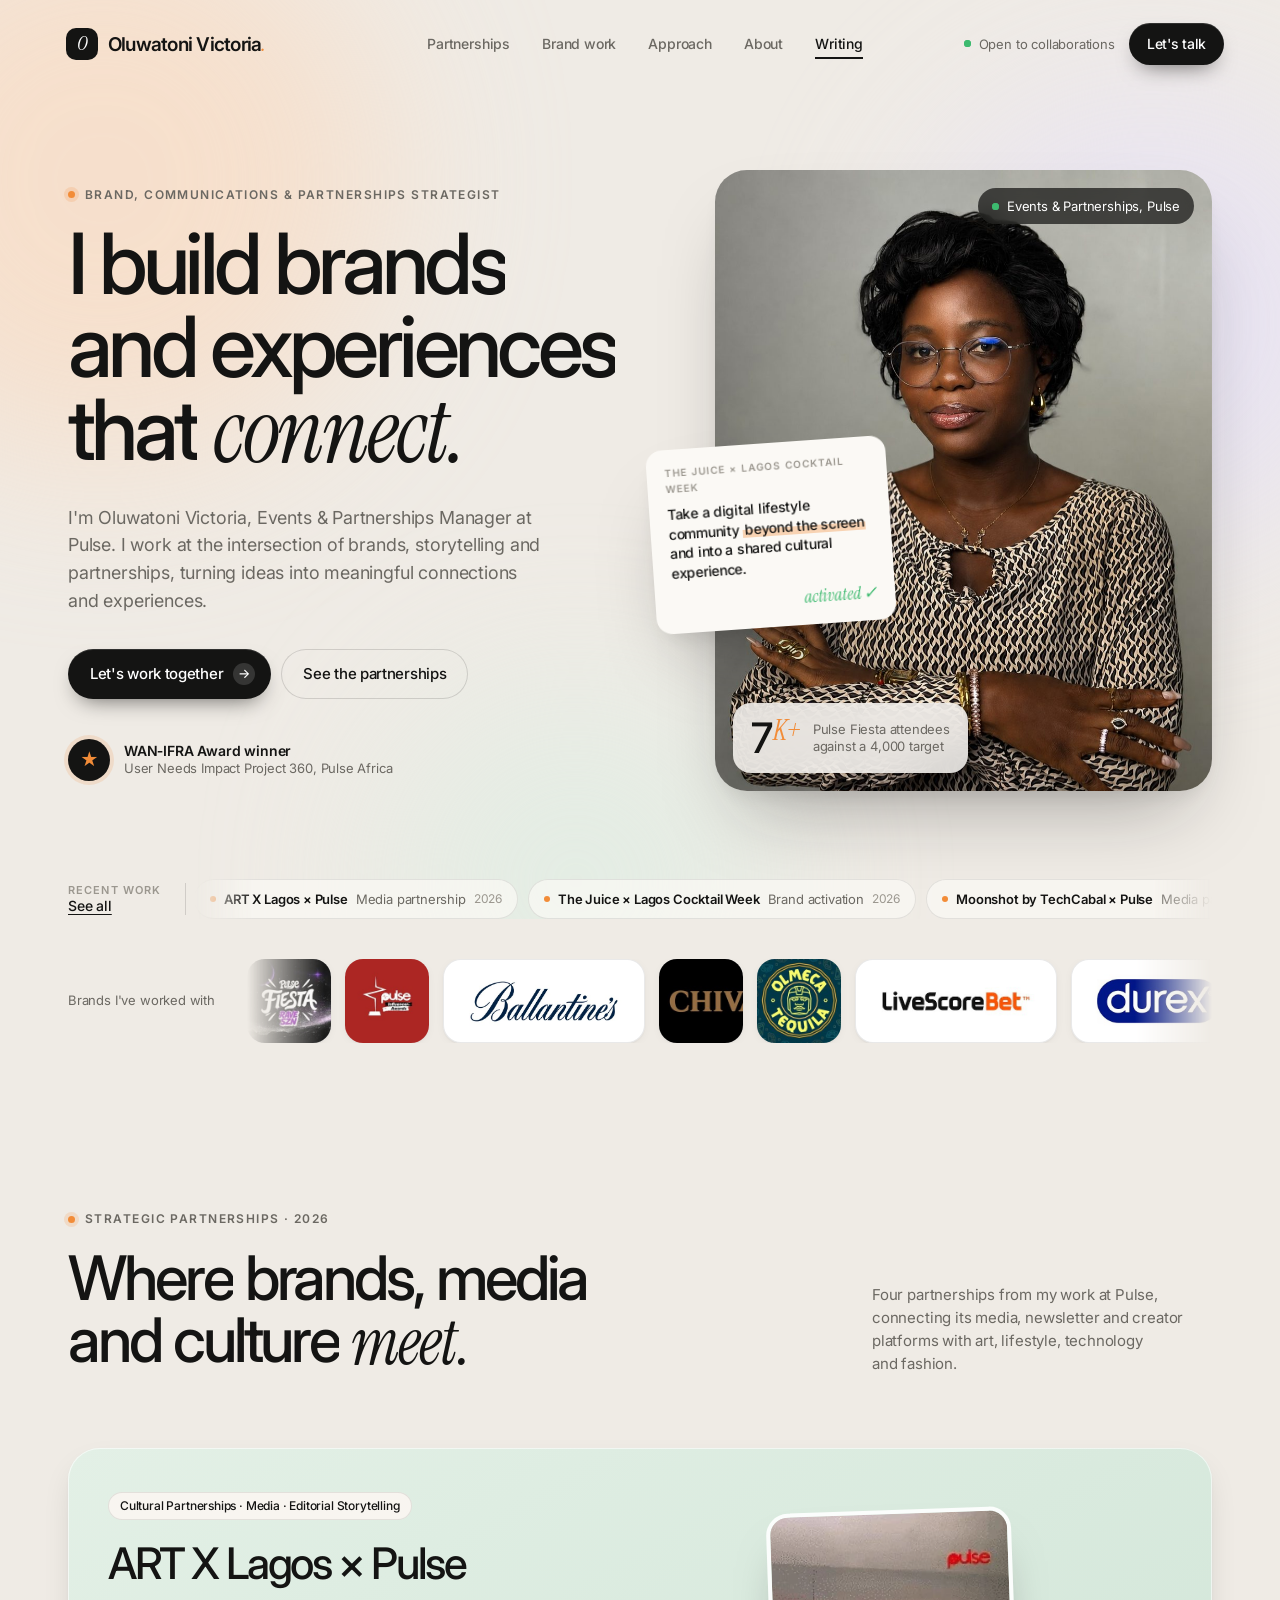
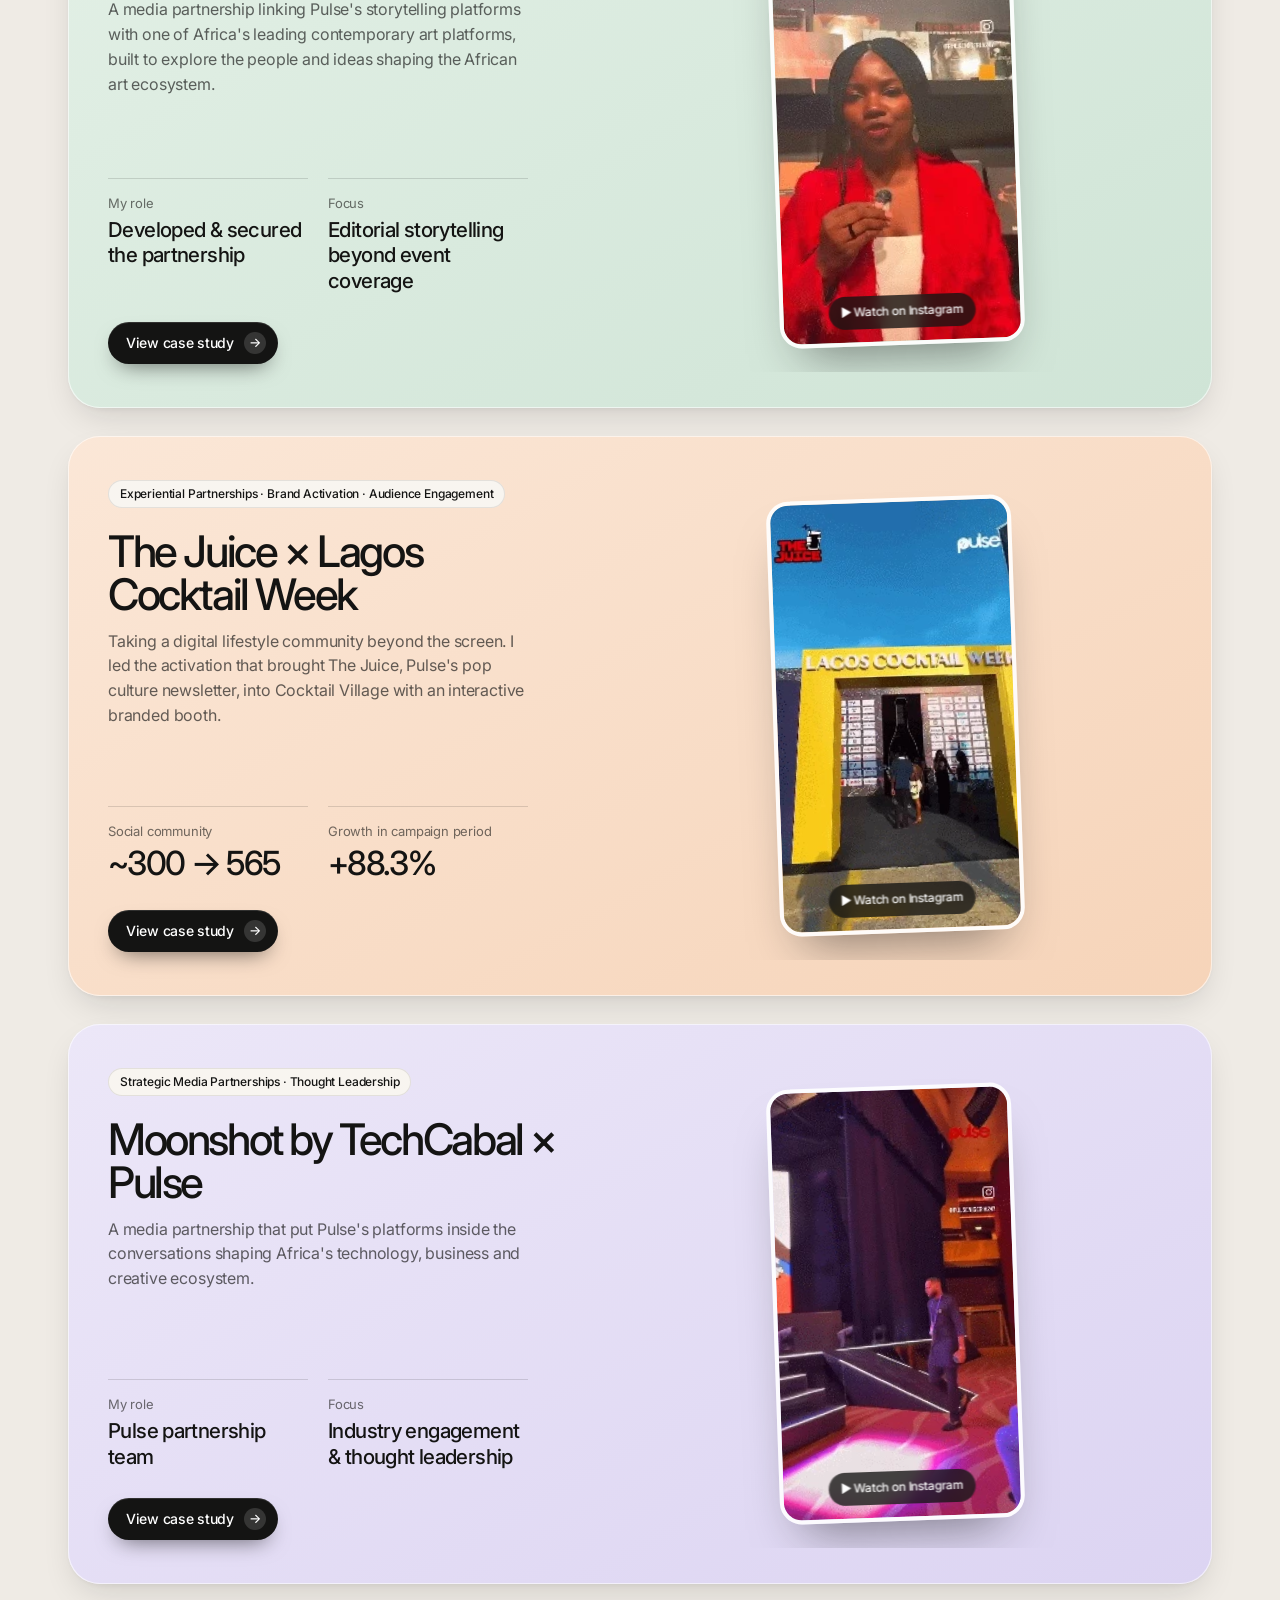
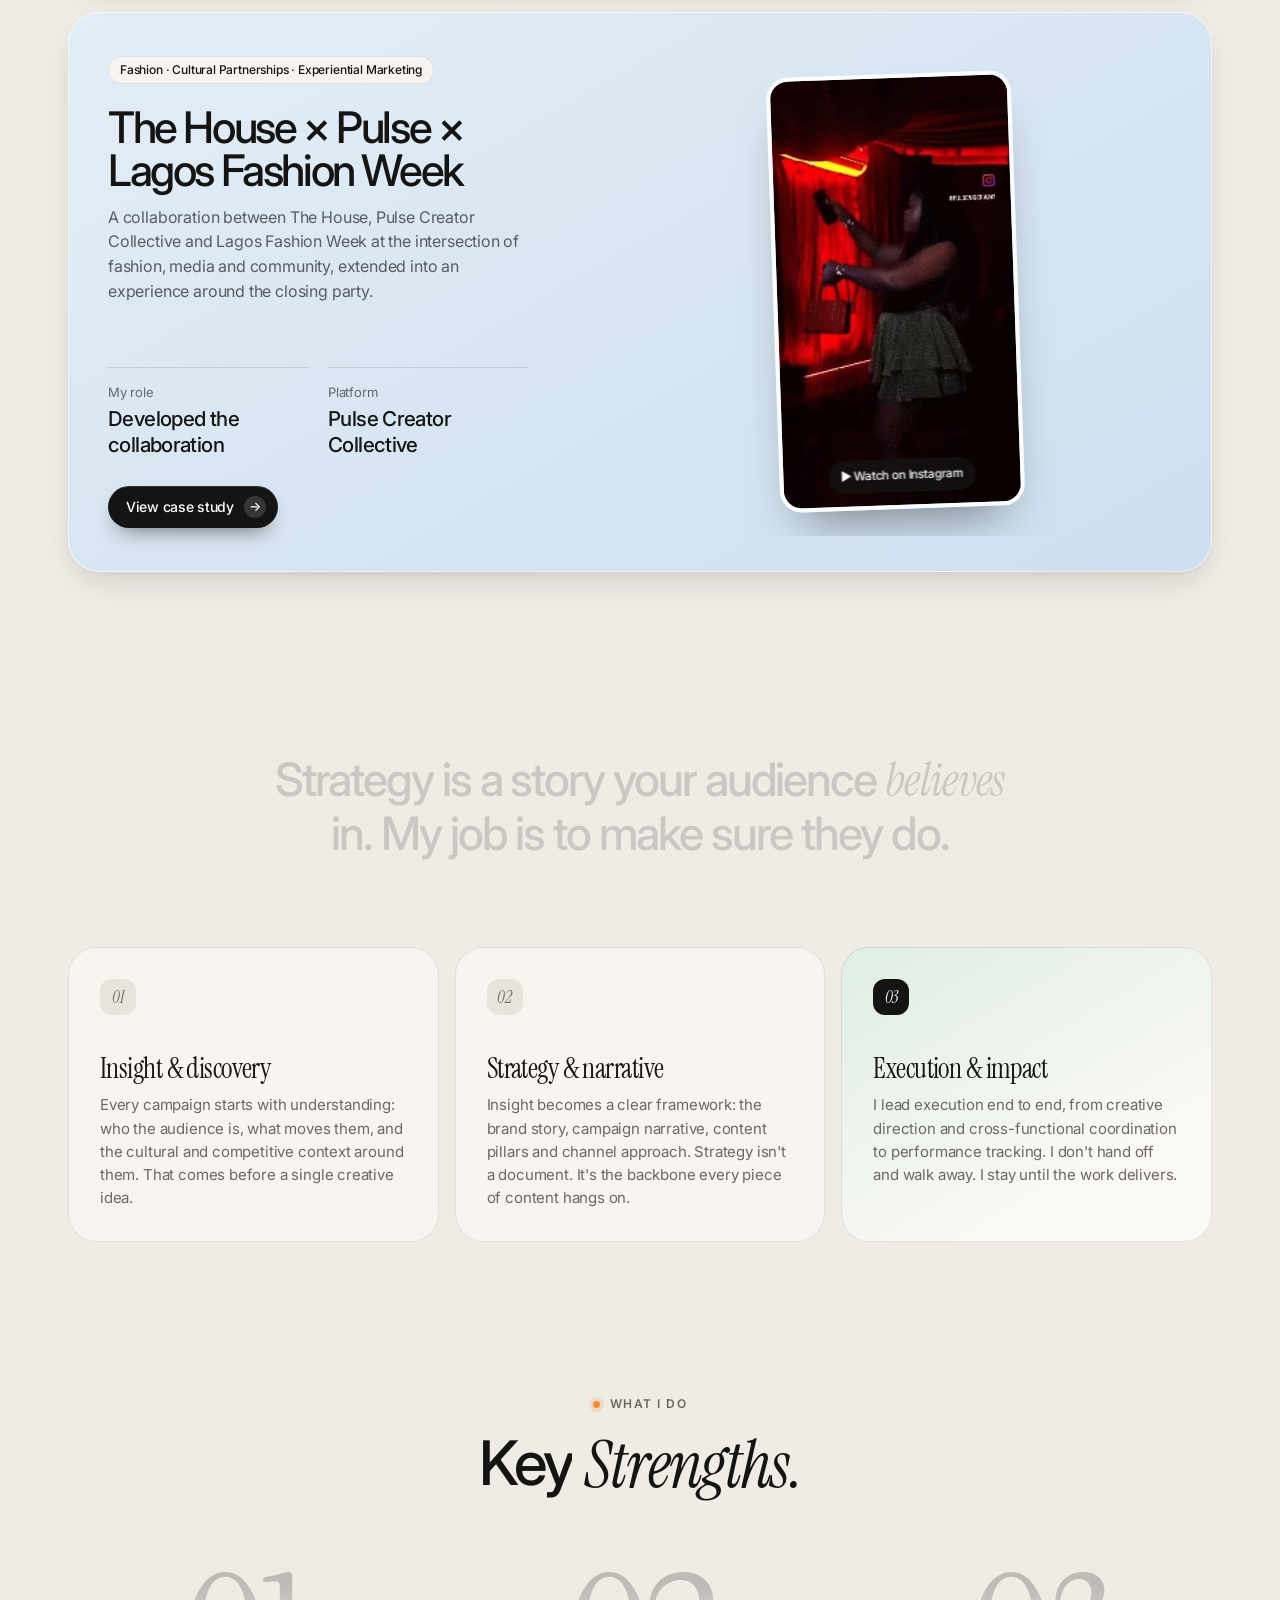
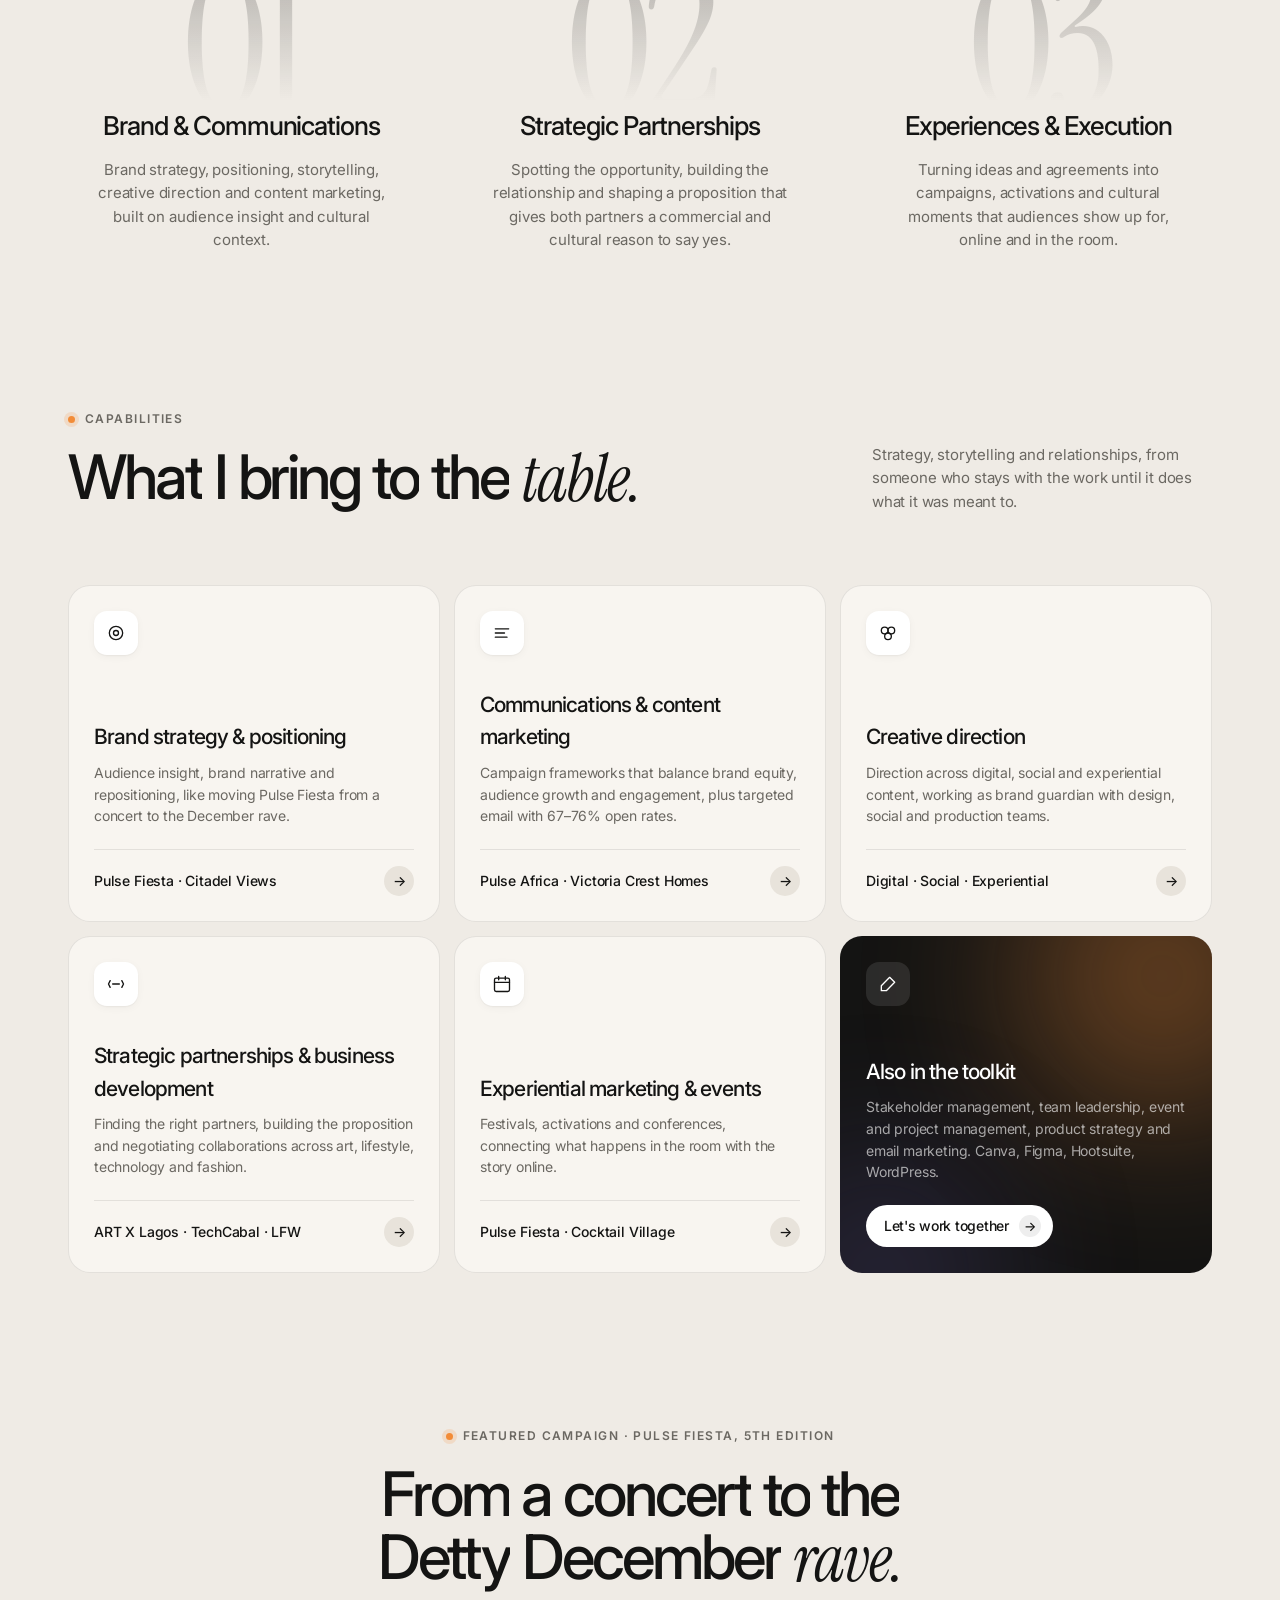
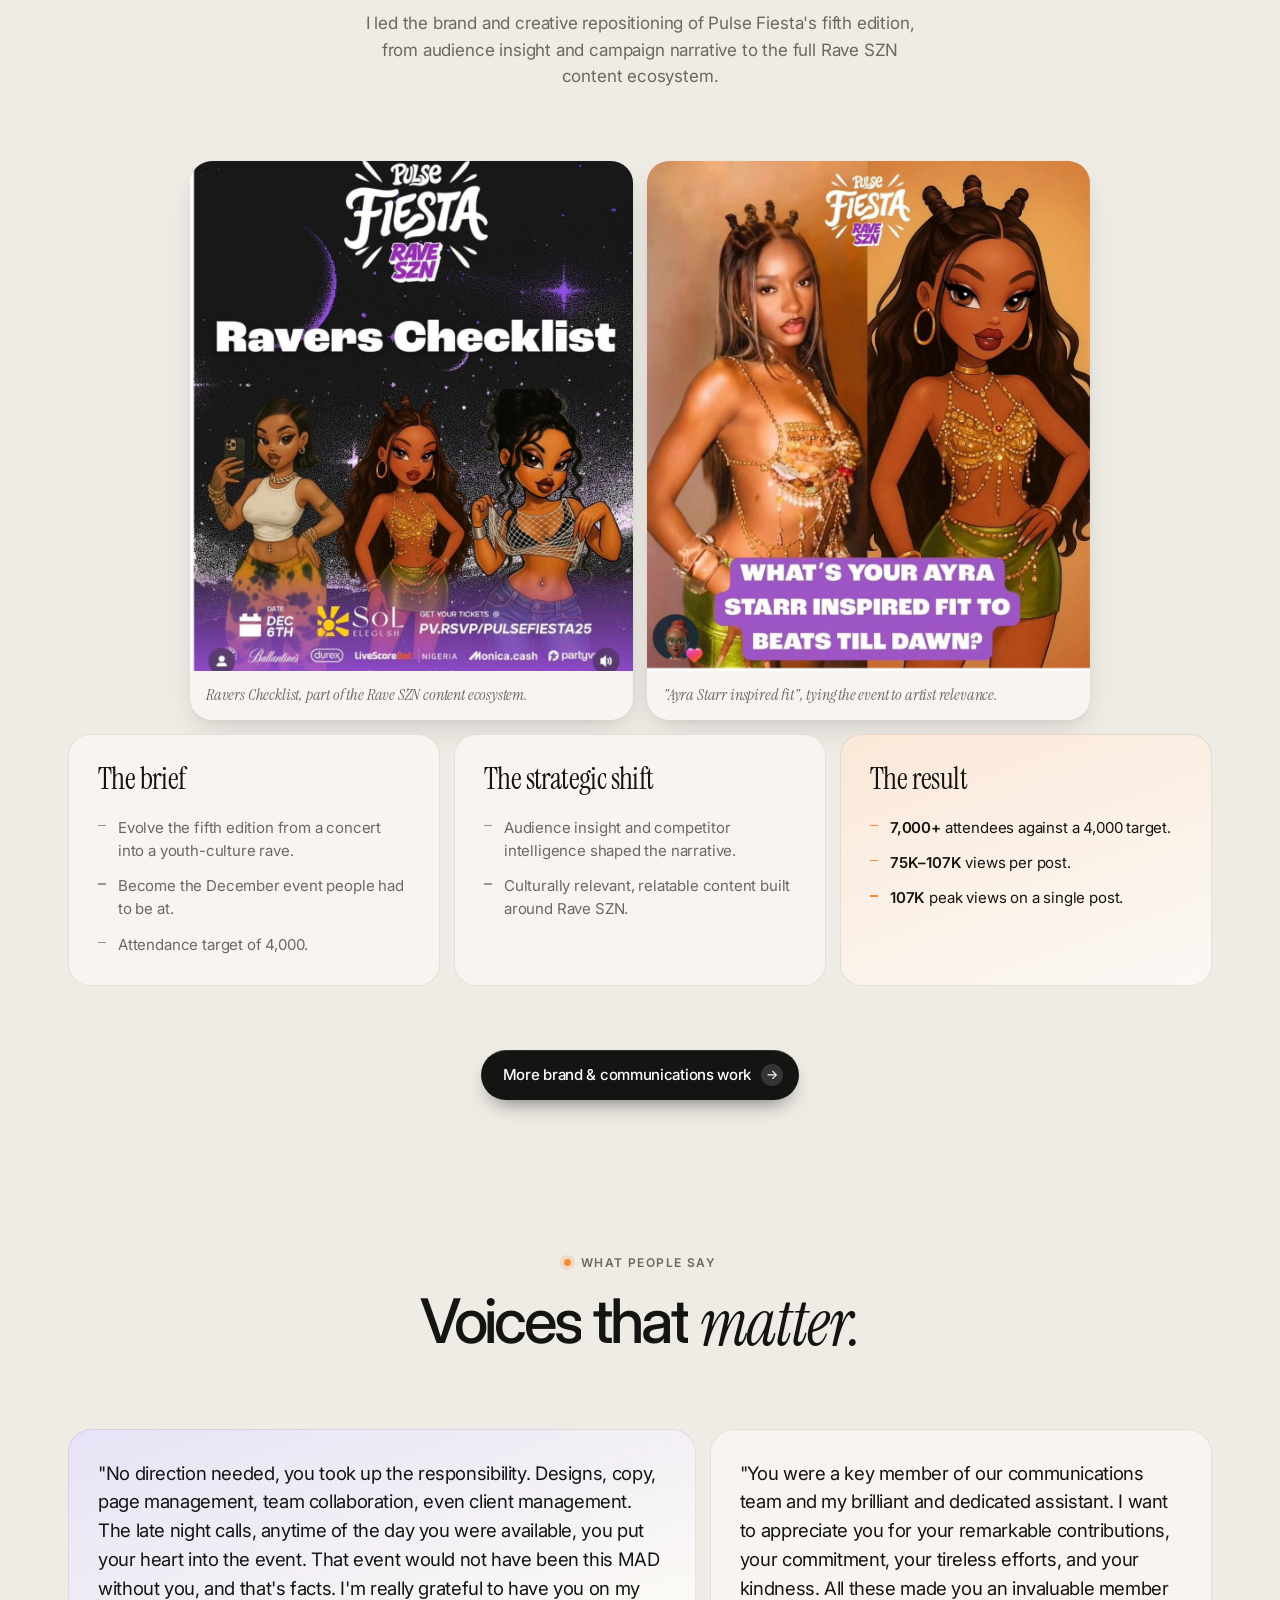
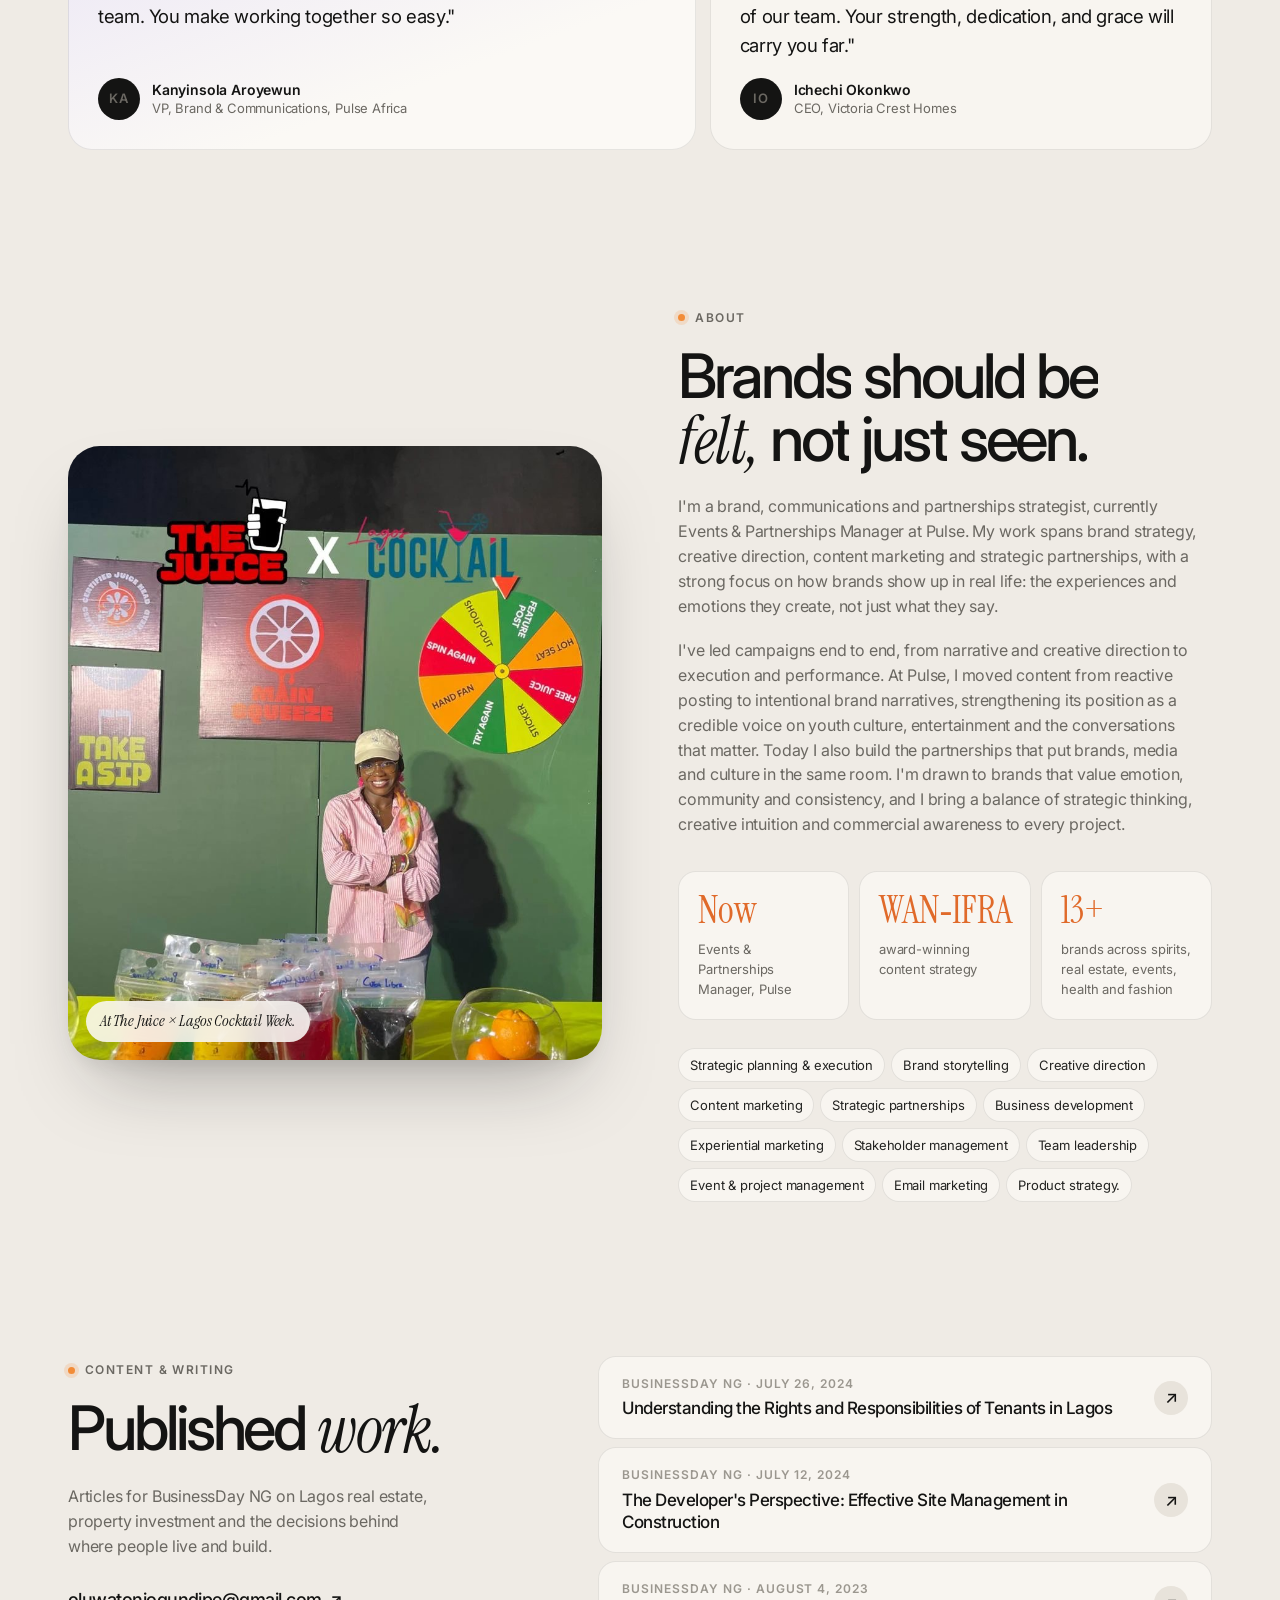
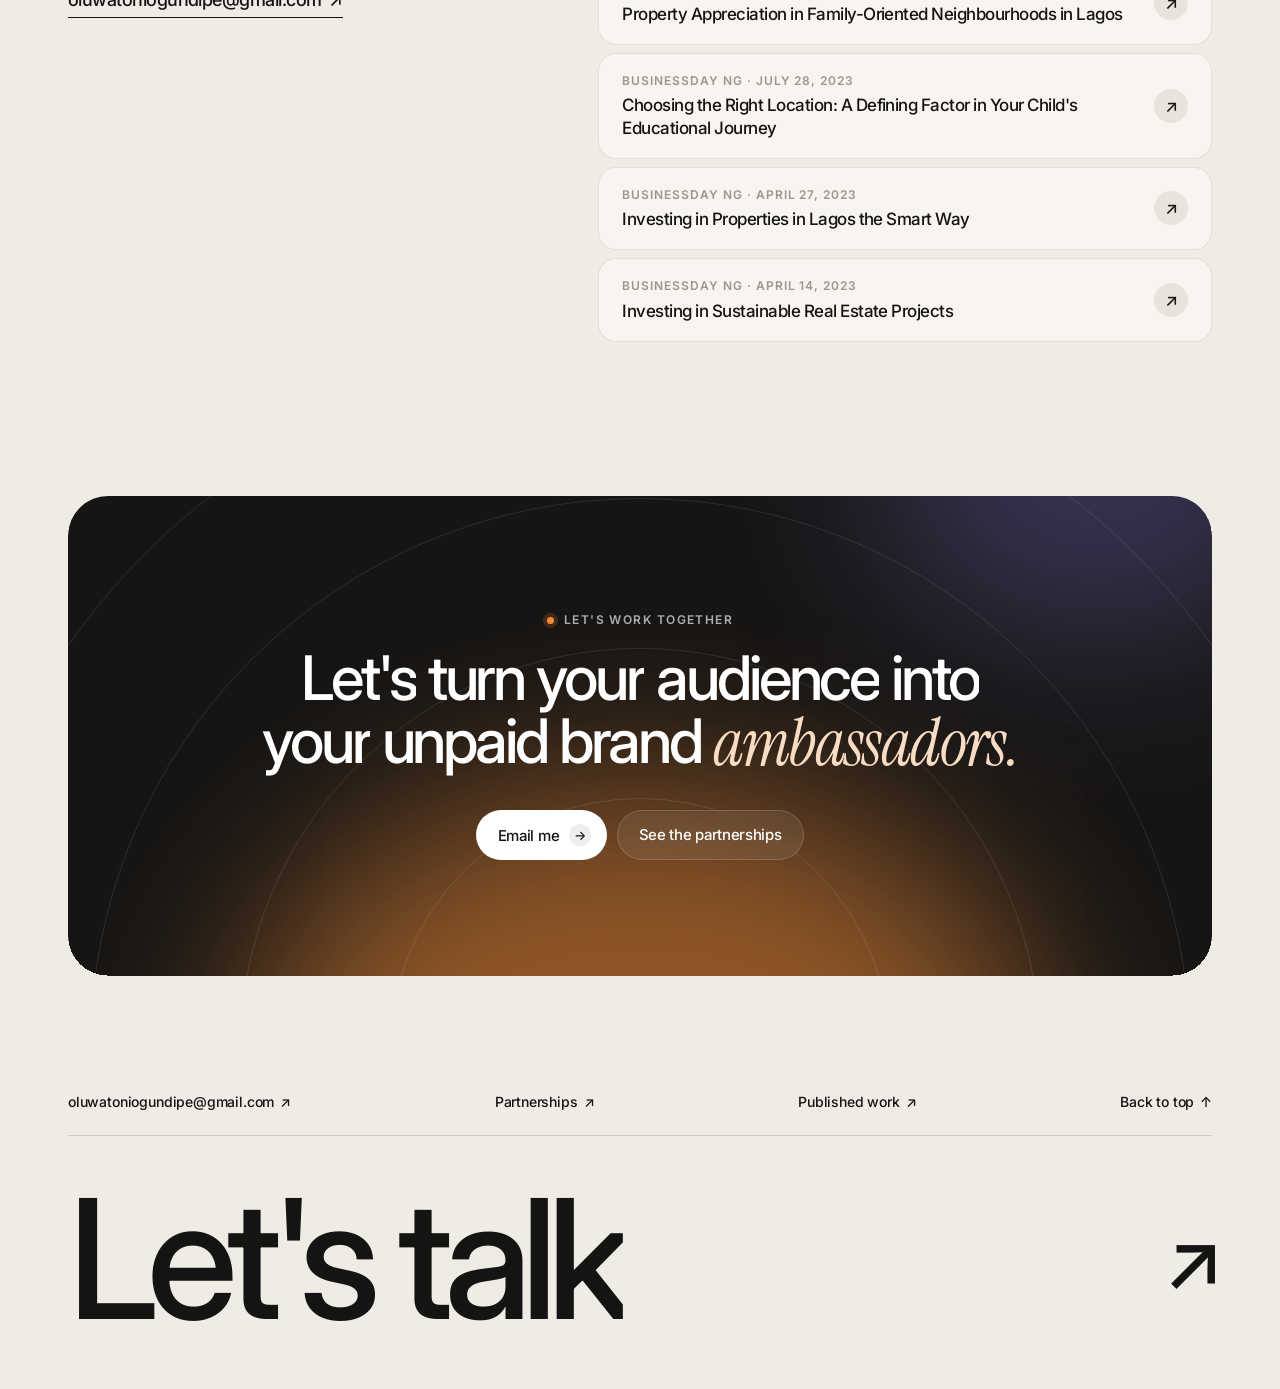
==== index.html @ 15412ef8 "Link Brand work nav to its page; clips sit directly on cards Brand work in the desktop and mobile na" ====
<!doctype html>
<html lang="en">
<head>
  <meta charset="utf-8" />
  <meta name="viewport" content="width=device-width, initial-scale=1" />
  <title>Oluwatoni Victoria — Brand, Communications &amp; Partnerships Strategist</title>
  <meta name="description" content="Oluwatoni Victoria Ogundipe builds brands, develops strategic partnerships and creates experiences that connect with people. Events &amp; Partnerships Manager at Pulse." />
  <meta name="theme-color" content="#EFEBE5" />
  <link rel="icon" href="data:image/svg+xml,%3Csvg xmlns='http://www.w3.org/2000/svg' viewBox='0 0 32 32'%3E%3Crect width='32' height='32' rx='9' fill='%23111'/%3E%3Ctext x='16' y='23' text-anchor='middle' font-family='Georgia' font-style='italic' font-size='20' fill='%23fff'%3EO%3C/text%3E%3C/svg%3E" />
  <link rel="preconnect" href="https://fonts.googleapis.com" />
  <link rel="preconnect" href="https://fonts.gstatic.com" crossorigin />
  <link href="https://fonts.googleapis.com/css2?family=Inter:opsz,wght@14..32,400..700&family=Instrument+Serif:ital@0;1&display=swap" rel="stylesheet" />
  <link rel="stylesheet" href="css/style.css" />
</head>
<body>
  <span id="top" class="top-anchor" aria-hidden="true"></span>

  <!-- ================= NAV ================= -->
  <header class="nav">
    <div class="nav__inner">
      <a href="#top" class="logo" aria-label="Oluwatoni Victoria, home">
        <span class="logo__mark">O</span>
        <span class="logo__word">Oluwatoni Victoria<em>.</em></span>
      </a>
      <nav class="nav__links" aria-label="Primary">
        <a href="#partnerships">Partnerships</a>
        <a href="brand-work.html">Brand work</a>
        <a href="#approach">Approach</a>
        <a href="#about">About</a>
        <a href="#writing">Writing</a>
      </nav>
      <div class="nav__right">
        <span class="status"><i class="pulse"></i>Open to collaborations</span>
        <a href="#contact" class="btn btn--dark btn--sm">Let's talk</a>
      </div>
      <button class="nav__burger" aria-label="Open menu" aria-expanded="false"><span></span><span></span></button>
    </div>
  </header>
  <div class="sheet" aria-hidden="true">
    <a href="#partnerships">Partnerships</a><a href="brand-work.html">Brand work</a><a href="#approach">Approach</a><a href="#about">About</a><a href="#writing">Writing</a>
    <a href="#contact" class="btn btn--dark">Let's work together</a>
  </div>

  <main>
    <!-- ================= HERO ================= -->
    <section class="hero">
      <div class="glow glow--hero" aria-hidden="true"><i></i><i></i><i></i></div>
      <div class="wrap hero__grid">
        <div class="hero__copy">
          <p class="eyebrow" data-fade>Brand, Communications &amp; Partnerships Strategist</p>
          <h1 class="display" data-split>I build brands and experiences that <em>connect.</em></h1>
          <p class="hero__lead" data-fade data-d="2">
            I'm Oluwatoni Victoria, Events &amp; Partnerships Manager at Pulse. I work at the intersection of brands, storytelling and partnerships, turning ideas into meaningful connections and experiences.
          </p>
          <div class="hero__ctas" data-fade data-d="3">
            <a href="#contact" class="btn btn--dark">Let's work together <span class="btn__arrow">→</span></a>
            <a href="#partnerships" class="btn btn--line">See the partnerships</a>
          </div>
          <div class="proof" data-fade data-d="4">
            <span class="proof__badge" aria-hidden="true">★</span>
            <div class="proof__text">
              <b>WAN‑IFRA Award winner</b>
              <small>User Needs Impact Project 360, Pulse Africa</small>
            </div>
          </div>
        </div>

        <div class="hero__visual" data-fade data-d="2">
          <figure class="portrait" data-parallax="0.06">
            <img src="assets/img/portrait.jpg" alt="Portrait of Oluwatoni Victoria Ogundipe" />
            <span class="portrait__tag"><i class="pulse"></i>Events &amp; Partnerships, Pulse</span>
            <div class="portrait__card">
              <strong data-count="7">0</strong><em>K+</em>
              <span>Pulse Fiesta attendees<br />against a 4,000 target</span>
            </div>
          </figure>
          <aside class="note" aria-label="Partnership brief">
            <span class="note__label">The Juice × Lagos Cocktail Week</span>
            <p>Take a digital lifestyle community <mark>beyond the screen</mark> and into a shared cultural experience.</p>
            <span class="note__sign">activated ✓</span>
          </aside>
        </div>
      </div>

      <!-- Recent-work ticker -->
      <div class="ticker" aria-label="Recent work">
        <div class="ticker__label"><small>Recent work</small><a href="#partnerships">See all</a></div>
        <div class="ticker__rail">
          <div class="ticker__track">
            <span><i></i><b>ART X Lagos × Pulse</b> Media partnership <time>2026</time></span>
            <span><i></i><b>The Juice × Lagos Cocktail Week</b> Brand activation <time>2026</time></span>
            <span><i></i><b>Moonshot by TechCabal × Pulse</b> Media partnership <time>2026</time></span>
            <span><i></i><b>The House × Pulse × Lagos Fashion Week</b> Cultural partnership <time>2026</time></span>
            <span><i></i><b>Pulse Fiesta Rave SZN</b> Brand repositioning</span>
            <span><i></i><b>User Needs Impact Project 360</b> WAN‑IFRA Award</span>
          </div>
        </div>
      </div>
    </section>

    <!-- ================= BRANDS ================= -->
    <section class="logos wrap" aria-label="Brands I've worked with">
      <p>Brands I've worked with</p>
      <div class="brands" aria-label="Brand logos">
        <div class="brands__track">
          <ul>
            <li class="brand brand--fill"><img src="assets/brands/pulse-fiesta.jpg" alt="Pulse Fiesta" title="Pulse Fiesta" /></li>
            <li class="brand brand--fill"><img src="assets/brands/pulse-influencer-awards.jpg" alt="Pulse Influencer Awards" title="Pulse Influencer Awards" /></li>
            <li class="brand brand--white"><img src="assets/brands/ballantines.jpg" alt="Ballantine&#x27;s" title="Ballantine&#x27;s" /></li>
            <li class="brand brand--fill"><img src="assets/brands/chivas.jpg" alt="Chivas" title="Chivas" /></li>
            <li class="brand brand--fill"><img src="assets/brands/olmeca-tequila.jpg" alt="Olmeca Tequila" title="Olmeca Tequila" /></li>
            <li class="brand brand--white"><img src="assets/brands/livescorebet.jpg" alt="LiveScoreBet" title="LiveScoreBet" /></li>
            <li class="brand brand--white"><img src="assets/brands/durex.jpg" alt="Durex" title="Durex" /></li>
            <li class="brand brand--fill"><img src="assets/brands/kiss-condoms.jpg" alt="Kiss Condoms" title="Kiss Condoms" /></li>
            <li class="brand brand--white"><img src="assets/brands/eventporte.jpg" alt="EventPorte" title="EventPorte" /></li>
            <li class="brand brand--fill"><img src="assets/brands/monica.jpg" alt="Monica" title="Monica" /></li>
            <li class="brand brand--white"><img src="assets/brands/capital-gardens.jpg" alt="Capital Gardens" title="Capital Gardens" /></li>
            <li class="brand brand--white"><img src="assets/brands/citadel-views.jpg" alt="Citadel Views" title="Citadel Views" /></li>
            <li class="brand brand--white"><img src="assets/brands/hotels-by-ned.jpg" alt="Hotels by Ned" title="Hotels by Ned" /></li>
          </ul>
        </div>
      </div>
    </section>

    <!-- ================= PARTNERSHIPS (stacked cards) ================= -->
    <section class="work section" id="partnerships">
      <div class="wrap">
        <header class="sh sh--split">
          <div>
            <p class="eyebrow">Strategic partnerships · 2026</p>
            <h2 class="h2" data-split>Where brands, media and culture <em>meet.</em></h2>
          </div>
          <p class="sh__aside">Four partnerships from my work at Pulse, connecting its media, newsletter and creator platforms with art, lifestyle, technology and fashion.</p>
        </header>

        <div class="stack">
          <article class="proj proj--sage" style="--i:0">
            <div class="proj__copy">
              <span class="chip">Cultural Partnerships · Media · Editorial Storytelling</span>
              <h3>ART X Lagos × Pulse</h3>
              <p>A media partnership linking Pulse's storytelling platforms with one of Africa's leading contemporary art platforms, built to explore the people and ideas shaping the African art ecosystem.</p>
              <div class="proj__stats proj__stats--text">
                <div><small>My role</small><strong>Developed &amp; secured the partnership</strong></div>
                <div><small>Focus</small><strong>Editorial storytelling beyond event coverage</strong></div>
              </div>
              <a href="partnerships/art-x-lagos.html" class="btn btn--dark btn--sm">View case study <span class="btn__arrow">→</span></a>
            </div>
            <figure class="proj__media ph ph--sage ph--reel">
              <a class="reel reel--link" href="https://www.instagram.com/reels/Dfb-gXpiNJj/" target="_blank" rel="noopener" aria-label="Watch the ART X Lagos × Pulse reel on Instagram"><img src="assets/reels/art-x-lagos.webp" alt="Pulse at ART X Lagos" loading="lazy" /><span class="reel__play" aria-hidden="true">▶ Watch on Instagram</span></a>
            </figure>
          </article>

          <article class="proj proj--peach" style="--i:1">
            <div class="proj__copy">
              <span class="chip">Experiential Partnerships · Brand Activation · Audience Engagement</span>
              <h3>The Juice × Lagos Cocktail Week</h3>
              <p>Taking a digital lifestyle community beyond the screen. I led the activation that brought The Juice, Pulse's pop culture newsletter, into Cocktail Village with an interactive branded booth.</p>
              <div class="proj__stats proj__stats--mid">
                <div><small>Social community</small><strong>~300 → 565</strong></div>
                <div><small>Growth in campaign period</small><strong>+88.3%</strong></div>
              </div>
              <a href="partnerships/the-juice-lagos-cocktail-week.html" class="btn btn--dark btn--sm">View case study <span class="btn__arrow">→</span></a>
            </div>
            <figure class="proj__media ph ph--peach ph--reel">
              <a class="reel reel--link" href="https://www.instagram.com/reels/De1WVp2IsPk/" target="_blank" rel="noopener" aria-label="Watch The Juice × Lagos Cocktail Week reel on Instagram"><img src="assets/reels/the-juice-lagos-cocktail-week.webp" alt="The Juice booth entrance at Lagos Cocktail Week" loading="lazy" /><span class="reel__play" aria-hidden="true">▶ Watch on Instagram</span></a>
            </figure>
          </article>

          <article class="proj proj--lav" style="--i:2">
            <div class="proj__copy">
              <span class="chip">Strategic Media Partnerships · Thought Leadership</span>
              <h3>Moonshot by TechCabal × Pulse</h3>
              <p>A media partnership that put Pulse's platforms inside the conversations shaping Africa's technology, business and creative ecosystem.</p>
              <div class="proj__stats proj__stats--text">
                <div><small>My role</small><strong>Pulse partnership team</strong></div>
                <div><small>Focus</small><strong>Industry engagement &amp; thought leadership</strong></div>
              </div>
              <a href="partnerships/moonshot-techcabal.html" class="btn btn--dark btn--sm">View case study <span class="btn__arrow">→</span></a>
            </div>
            <figure class="proj__media ph ph--lav ph--reel">
              <a class="reel reel--link" href="https://www.instagram.com/reel/DfZLroPsKq5/?utm_source=ig_web_copy_link&amp;cnvx=MzRlODBiNWFlZA==&amp;avpt=MzRlODBiNWFlZA==" target="_blank" rel="noopener" aria-label="Watch the Moonshot by TechCabal × Pulse reel on Instagram"><img src="assets/reels/moonshot-techcabal.webp" alt="Pulse on stage at Moonshot by TechCabal" loading="lazy" /><span class="reel__play" aria-hidden="true">▶ Watch on Instagram</span></a>
            </figure>
          </article>

          <article class="proj proj--sky" style="--i:3">
            <div class="proj__copy">
              <span class="chip">Fashion · Cultural Partnerships · Experiential Marketing</span>
              <h3>The House × Pulse × Lagos Fashion Week</h3>
              <p>A collaboration between The House, Pulse Creator Collective and Lagos Fashion Week at the intersection of fashion, media and community, extended into an experience around the closing party.</p>
              <div class="proj__stats proj__stats--text">
                <div><small>My role</small><strong>Developed the collaboration</strong></div>
                <div><small>Platform</small><strong>Pulse Creator Collective</strong></div>
              </div>
              <a href="partnerships/the-house-lagos-fashion-week.html" class="btn btn--dark btn--sm">View case study <span class="btn__arrow">→</span></a>
            </div>
            <figure class="proj__media ph ph--sky ph--reel">
              <a class="reel reel--link" href="https://www.instagram.com/reel/DfPiA_5CC0R/?cnvx=MW5rcGczYTM2Yzc5bQ==" target="_blank" rel="noopener" aria-label="Watch The House × Pulse × Lagos Fashion Week reel on Instagram"><img src="assets/reels/the-house-lagos-fashion-week.webp" alt="The House × Pulse Lagos Fashion Week closing party" loading="lazy" /><span class="reel__play" aria-hidden="true">▶ Watch on Instagram</span></a>
            </figure>
          </article>
        </div>
      </div>
    </section>

    <!-- ================= POINT OF VIEW + APPROACH ================= -->
    <section class="problem section wrap" id="approach">
      <p class="statement" data-highlight>
        Strategy is a story your audience <em>believes</em> in. My job is to make sure they do.
      </p>
      <div class="pf pf--3">
        <article class="pf__card" data-fade>
          <span class="pf__icon">01</span>
          <h3>Insight &amp; discovery</h3>
          <p>Every campaign starts with understanding: who the audience is, what moves them, and the cultural and competitive context around them. That comes before a single creative idea.</p>
        </article>
        <article class="pf__card" data-fade data-d="1">
          <span class="pf__icon">02</span>
          <h3>Strategy &amp; narrative</h3>
          <p>Insight becomes a clear framework: the brand story, campaign narrative, content pillars and channel approach. Strategy isn't a document. It's the backbone every piece of content hangs on.</p>
        </article>
        <article class="pf__card pf__card--fix" data-fade data-d="2">
          <span class="pf__icon">03</span>
          <h3>Execution &amp; impact</h3>
          <p>I lead execution end to end, from creative direction and cross-functional coordination to performance tracking. I don't hand off and walk away. I stay until the work delivers.</p>
        </article>
      </div>
    </section>

    <!-- ================= THREE STRENGTHS ================= -->
    <section class="framework section wrap" id="expertise">
      <header class="sh sh--c">
        <p class="eyebrow">What I do</p>
        <h2 class="h2" data-split>Key <em>Strengths.</em></h2>
      </header>
      <div class="layers">
        <article class="layer" data-fade>
          <span class="numeral">01</span>
          <h3>Brand &amp; Communications</h3>
          <p>Brand strategy, positioning, storytelling, creative direction and content marketing, built on audience insight and cultural context.</p>
        </article>
        <article class="layer" data-fade data-d="1">
          <span class="numeral">02</span>
          <h3>Strategic Partnerships</h3>
          <p>Spotting the opportunity, building the relationship and shaping a proposition that gives both partners a commercial and cultural reason to say yes.</p>
        </article>
        <article class="layer" data-fade data-d="2">
          <span class="numeral">03</span>
          <h3>Experiences &amp; Execution</h3>
          <p>Turning ideas and agreements into campaigns, activations and cultural moments that audiences show up for, online and in the room.</p>
        </article>
      </div>
    </section>



    <!-- ================= CAPABILITIES ================= -->
    <section class="services section wrap" id="capabilities">
      <header class="sh sh--split">
        <div>
          <p class="eyebrow">Capabilities</p>
          <h2 class="h2" data-split>What I bring to the <em>table.</em></h2>
        </div>
        <p class="sh__aside">Strategy, storytelling and relationships, from someone who stays with the work until it does what it was meant to.</p>
      </header>
      <div class="svc-grid">
        <a href="#brand-work" class="svc" data-fade>
          <span class="svc__icon"><svg viewBox="0 0 24 24"><circle cx="12" cy="12" r="8"/><circle cx="12" cy="12" r="3"/></svg></span>
          <h3>Brand strategy &amp; positioning</h3>
          <p>Audience insight, brand narrative and repositioning, like moving Pulse Fiesta from a concert to the December rave.</p>
          <footer><span>Pulse Fiesta · Citadel Views</span><i>→</i></footer>
        </a>
        <a href="#brand-work" class="svc" data-fade data-d="1">
          <span class="svc__icon"><svg viewBox="0 0 24 24"><path d="M4 7h16M4 12h11M4 17h14"/></svg></span>
          <h3>Communications &amp; content marketing</h3>
          <p>Campaign frameworks that balance brand equity, audience growth and engagement, plus targeted email with 67–76% open rates.</p>
          <footer><span>Pulse Africa · Victoria Crest Homes</span><i>→</i></footer>
        </a>
        <a href="#brand-work" class="svc" data-fade data-d="2">
          <span class="svc__icon"><svg viewBox="0 0 24 24"><circle cx="8" cy="9" r="4"/><circle cx="16" cy="9" r="4"/><circle cx="12" cy="16" r="4"/></svg></span>
          <h3>Creative direction</h3>
          <p>Direction across digital, social and experiential content, working as brand guardian with design, social and production teams.</p>
          <footer><span>Digital · Social · Experiential</span><i>→</i></footer>
        </a>
        <a href="#partnerships" class="svc" data-fade>
          <span class="svc__icon"><svg viewBox="0 0 24 24"><path d="M8 12h8M5 8l-2 4 2 4M19 8l2 4-2 4"/></svg></span>
          <h3>Strategic partnerships &amp; business development</h3>
          <p>Finding the right partners, building the proposition and negotiating collaborations across art, lifestyle, technology and fashion.</p>
          <footer><span>ART X Lagos · TechCabal · LFW</span><i>→</i></footer>
        </a>
        <a href="#partnerships" class="svc" data-fade data-d="1">
          <span class="svc__icon"><svg viewBox="0 0 24 24"><rect x="3" y="5" width="18" height="16" rx="2"/><path d="M3 10h18M8 3v4M16 3v4"/></svg></span>
          <h3>Experiential marketing &amp; events</h3>
          <p>Festivals, activations and conferences, connecting what happens in the room with the story online.</p>
          <footer><span>Pulse Fiesta · Cocktail Village</span><i>→</i></footer>
        </a>
        <div class="svc svc--dark" data-fade data-d="2">
          <div class="glow glow--card" aria-hidden="true"><i></i><i></i></div>
          <span class="svc__icon"><svg viewBox="0 0 24 24"><path d="M14 4l6 6-10 10H4v-6z"/></svg></span>
          <h3>Also in the toolkit</h3>
          <p>Stakeholder management, team leadership, event and project management, product strategy and email marketing. Canva, Figma, Hootsuite, WordPress.</p>
          <a href="#contact" class="btn btn--light btn--sm">Let's work together <span class="btn__arrow">→</span></a>
        </div>
      </div>
    </section>

    <!-- ================= BRAND & COMMUNICATIONS WORK ================= -->
    <section class="case section wrap" id="brand-work">
      <header class="sh sh--c">
        <p class="eyebrow">Featured campaign · Pulse Fiesta, 5th edition</p>
        <h2 class="h2" data-split>From a concert to the Detty December <em>rave.</em></h2>
        <p class="sh__sub">I led the brand and creative repositioning of Pulse Fiesta's fifth edition, from audience insight and campaign narrative to the full Rave SZN content ecosystem.</p>
      </header>
      <div class="gallery">
        <figure data-fade>
          <img src="assets/img/pulse-fiesta-ravers-checklist.jpg" alt="Pulse Fiesta Rave SZN Ravers Checklist social post" loading="lazy" />
          <figcaption>Ravers Checklist, part of the Rave SZN content ecosystem.</figcaption>
        </figure>
        <figure data-fade data-d="1">
          <img src="assets/img/pulse-fiesta-ayra-starr.jpg" alt="Pulse Fiesta Ayra Starr inspired fit social post" loading="lazy" />
          <figcaption>"Ayra Starr inspired fit", tying the event to artist relevance.</figcaption>
        </figure>
      </div>
      <div class="fsr">
        <article data-fade>
          <h3>The brief</h3>
          <ul>
            <li>Evolve the fifth edition from a concert into a youth-culture rave.</li>
            <li>Become the December event people had to be at.</li>
            <li>Attendance target of 4,000.</li>
          </ul>
        </article>
        <article data-fade data-d="1">
          <h3>The strategic shift</h3>
          <ul>
            <li>Audience insight and competitor intelligence shaped the narrative.</li>
            <li>Culturally relevant, relatable content built around Rave SZN.</li>
          </ul>
        </article>
        <article class="fsr__result" data-fade data-d="2">
          <h3>The result</h3>
          <ul>
            <li><b>7,000+</b> attendees against a 4,000 target.</li>
            <li><b>75K–107K</b> views per post.</li>
            <li><b>107K</b> peak views on a single post.</li>
          </ul>
        </article>
      </div>

      <div class="more-link" data-fade>
        <a href="brand-work.html" class="btn btn--dark">More brand &amp; communications work <span class="btn__arrow">→</span></a>
      </div>
    </section>


    <!-- ================= TESTIMONIALS ================= -->
    <section class="kind section wrap">
      <header class="sh sh--c">
        <p class="eyebrow">What people say</p>
        <h2 class="h2" data-split>Voices that <em>matter.</em></h2>
      </header>
      <div class="kind__grid">
        <article class="qcard qcard--big" data-fade>
          <p>"No direction needed, you took up the responsibility. Designs, copy, page management, team collaboration, even client management. The late night calls, anytime of the day you were available, you put your heart into the event. That event would not have been this MAD without you, and that's facts. I'm really grateful to have you on my team. You make working together so easy."</p>
          <footer><span class="initials" aria-hidden="true">KA</span><span><b>Kanyinsola Aroyewun</b>VP, Brand &amp; Communications, Pulse Africa</span></footer>
        </article>
        <div class="kind__col">
          <article class="qcard" data-fade data-d="1">
            <p>"You were a key member of our communications team and my brilliant and dedicated assistant. I want to appreciate you for your remarkable contributions, your commitment, your tireless efforts, and your kindness. All these made you an invaluable member of our team. Your strength, dedication, and grace will carry you far."</p>
            <footer><span class="initials" aria-hidden="true">IO</span><span><b>Ichechi Okonkwo</b>CEO, Victoria Crest Homes</span></footer>
          </article>
        </div>
      </div>
    </section>

    <!-- ================= ABOUT ================= -->
    <section class="about section wrap" id="about">
      <figure class="about__img" data-fade>
        <img src="assets/img/oluwatoni-the-juice-booth.jpg" alt="Oluwatoni Victoria at The Juice × Lagos Cocktail Week booth" loading="lazy" />
        <figcaption>At The Juice × Lagos Cocktail Week.</figcaption>
      </figure>
      <div class="about__copy">
        <p class="eyebrow">About</p>
        <h2 class="h2" data-split>Brands should be <em>felt,</em> not just seen.</h2>
        <p data-fade>I'm a brand, communications and partnerships strategist, currently Events &amp; Partnerships Manager at Pulse. My work spans brand strategy, creative direction, content marketing and strategic partnerships, with a strong focus on how brands show up in real life: the experiences and emotions they create, not just what they say.</p>
        <p data-fade>I've led campaigns end to end, from narrative and creative direction to execution and performance. At Pulse, I moved content from reactive posting to intentional brand narratives, strengthening its position as a credible voice on youth culture, entertainment and the conversations that matter. Today I also build the partnerships that put brands, media and culture in the same room. I'm drawn to brands that value emotion, community and consistency, and I bring a balance of strategic thinking, creative intuition and commercial awareness to every project.</p>
        <div class="tiles tiles--3">
          <div class="tile" data-fade><strong>Now</strong><small>Events &amp; Partnerships Manager, Pulse</small></div>
          <div class="tile" data-fade data-d="1"><strong>WAN‑IFRA</strong><small>award-winning content strategy</small></div>
          <div class="tile" data-fade data-d="2"><strong>13+</strong><small>brands across spirits, real estate, events, health and fashion</small></div>
        </div>
        <ul class="skills" data-fade aria-label="Skills">
          <li>Strategic planning &amp; execution</li><li>Brand storytelling</li><li>Creative direction</li><li>Content marketing</li><li>Strategic partnerships</li><li>Business development</li><li>Experiential marketing</li><li>Stakeholder management</li><li>Team leadership</li><li>Event &amp; project management</li><li>Email marketing</li><li>Product strategy.</li>
        </ul>
      </div>
    </section>

    <!-- ================= WRITING ================= -->
    <section class="faq section wrap" id="writing">
      <aside class="faq__side">
        <p class="eyebrow">Content &amp; writing</p>
        <h2 class="h2" data-split>Published <em>work.</em></h2>
        <p>Articles for BusinessDay NG on Lagos real estate, property investment and the decisions behind where people live and build.</p>
        <a href="https://mail.google.com/mail/?view=cm&amp;fs=1&amp;to=oluwatoniogundipe@gmail.com" target="_blank" rel="noopener" class="mailto">oluwatoniogundipe@gmail.com <span>↗</span></a>
      </aside>
      <div class="faq__list">
        <a class="post" href="https://businessday.ng/e-edition/she-means-business/article/understanding-the-rights-and-responsibilities-of-tenants-in-lagos/" target="_blank" rel="noopener">
          <span><small>BusinessDay NG · July 26, 2024</small>Understanding the Rights and Responsibilities of Tenants in Lagos</span><i>↗</i>
        </a>
        <a class="post" href="https://businessday.ng/news/article/the-developers-perspective-effective-site-management-in-construction/" target="_blank" rel="noopener">
          <span><small>BusinessDay NG · July 12, 2024</small>The Developer's Perspective: Effective Site Management in Construction</span><i>↗</i>
        </a>
        <a class="post" href="https://businessday.ng/life-arts/article/property-appreciation-in-family-oriented-neighbourhoods-in-lagos/" target="_blank" rel="noopener">
          <span><small>BusinessDay NG · August 4, 2023</small>Property Appreciation in Family-Oriented Neighbourhoods in Lagos</span><i>↗</i>
        </a>
        <a class="post" href="https://businessday.ng/life-arts/article/choosing-the-right-location-a-defining-factor-in-your-childs-educational-journey/" target="_blank" rel="noopener">
          <span><small>BusinessDay NG · July 28, 2023</small>Choosing the Right Location: A Defining Factor in Your Child's Educational Journey</span><i>↗</i>
        </a>
        <a class="post" href="https://businessday.ng/life-arts/article/investing-in-properties-in-lagos-the-smart-way/" target="_blank" rel="noopener">
          <span><small>BusinessDay NG · April 27, 2023</small>Investing in Properties in Lagos the Smart Way</span><i>↗</i>
        </a>
        <a class="post" href="https://businessday.ng/opinion/article/investing-in-sustainable-real-estate-projects/" target="_blank" rel="noopener">
          <span><small>BusinessDay NG · April 14, 2023</small>Investing in Sustainable Real Estate Projects</span><i>↗</i>
        </a>
      </div>
    </section>

    <!-- ================= CTA ================= -->
    <section class="cta wrap" id="contact">
      <div class="cta__card" data-fade>
        <div class="rings" aria-hidden="true"><i></i><i></i><i></i><i></i></div>
        <div class="glow glow--cta" aria-hidden="true"><i></i><i></i></div>
        <p class="eyebrow eyebrow--light">Let's work together</p>
        <h2 class="h2" data-split>Let's turn your audience into your unpaid brand <em>ambassadors.</em></h2>
        <div class="cta__btns">
          <a href="https://mail.google.com/mail/?view=cm&amp;fs=1&amp;to=oluwatoniogundipe@gmail.com" target="_blank" rel="noopener" class="btn btn--light">Email me <span class="btn__arrow">→</span></a>
          <a href="#partnerships" class="btn btn--glass">See the partnerships</a>
        </div>
      </div>
    </section>
  </main>

  <!-- ================= FOOTER ================= -->
  <footer class="footer">
    <div class="wrap">
      <div class="footer__links">
        <a href="https://mail.google.com/mail/?view=cm&amp;fs=1&amp;to=oluwatoniogundipe@gmail.com" target="_blank" rel="noopener">oluwatoniogundipe@gmail.com <span>↗</span></a>
        <a href="#partnerships">Partnerships <span>↗</span></a>
        <a href="#writing">Published work <span>↗</span></a>
        <a href="#top">Back to top <span>↑</span></a>
      </div>
      <a href="https://mail.google.com/mail/?view=cm&amp;fs=1&amp;to=oluwatoniogundipe@gmail.com" target="_blank" rel="noopener" class="footer__big" aria-label="Email Oluwatoni"><span class="footer__big-text">Let's talk</span><span class="footer__arrow" aria-hidden="true">↗</span></a>
    </div>
  </footer>

  <script src="js/main.js"></script>
</body>
</html>
---- css/style.css ----
/* =========================================================
   Vee — Brand Strategist portfolio (v2)
   Palette & type kept from v1: warm cream canvas, pastel accents,
   ink, orange spark; Inter + Instrument Serif italic.
   Layout & motion drawn from a wider reference set:
   split hero + portrait (Growthcraft, Arden), changelog ticker (AppDebut),
   scroll-lit statement (Selene), giant numerals (Growthcraft),
   stacked sticky work cards (Athos), stat band (Kiln),
   priced service grid (Arden, Daniel Cross), dark timeline (AppDebut, Trend),
   giant footer CTA + wordmark (Daniel Cross, AppDebut).
   ========================================================= */

:root {
  --bg: #efebe5;
  --bg-2: #e8e3db;
  --card: #f8f5f0;
  --paper: #fbf9f5;
  --ink: #141413;
  --ink-2: #232321;
  --muted: #6b6862;
  --muted-2: #9b978f;
  --line: rgba(20, 20, 19, 0.09);
  --line-2: rgba(20, 20, 19, 0.14);

  --sage: #dfeee4;
  --sage-2: #b5d4a0;
  --peach: #f9dcc4;
  --peach-2: #fbe8d8;
  --lav: #e7e2f6;
  --sky: #dde9f4;
  --blush: #fde7ea;
  --accent: #f28c38;
  --accent-2: #e06a2a;
  --green: #3dba6f;

  --sans: "Inter", ui-sans-serif, system-ui, -apple-system, "Segoe UI", sans-serif;
  --serif: "Instrument Serif", "Times New Roman", serif;

  --r: 18px;
  --r-lg: 28px;
  --sh-sm: 0 1px 2px rgba(20, 20, 19, 0.05), 0 2px 8px rgba(20, 20, 19, 0.04);
  --sh: 0 2px 4px rgba(20, 20, 19, 0.04), 0 14px 34px -10px rgba(20, 20, 19, 0.16);
  --sh-lg: 0 40px 80px -30px rgba(20, 20, 19, 0.35), 0 10px 24px -8px rgba(20, 20, 19, 0.1);
  --ease: cubic-bezier(0.22, 1, 0.36, 1);
  --ease-out: cubic-bezier(0.16, 1, 0.3, 1);
  --max: 1240px;
  --g: clamp(16px, 4vw, 48px);
}

*, *::before, *::after { box-sizing: border-box; }
html { scroll-behavior: smooth; -webkit-text-size-adjust: 100%; }
body {
  margin: 0; background: var(--bg); color: var(--ink);
  font: 400 16px/1.55 var(--sans); letter-spacing: -0.011em;
  font-optical-sizing: auto; -webkit-font-smoothing: antialiased; overflow-x: hidden;
}
img { display: block; max-width: 100%; }
a { color: inherit; text-decoration: none; }
em { font-family: var(--serif); font-style: italic; font-weight: 400; letter-spacing: -0.015em; }
::selection { background: var(--ink); color: var(--bg); }

.wrap { max-width: var(--max); margin: 0 auto; padding-left: var(--g); padding-right: var(--g); }
.section { padding-top: clamp(96px, 12vw, 168px); }

/* ---------- Type ---------- */
.display { margin: 0; font-size: clamp(46px, 6.6vw, 96px); font-weight: 500; line-height: 0.98; letter-spacing: -0.055em; text-wrap: balance; }
.h2 { margin: 0; font-size: clamp(36px, 4.8vw, 64px); font-weight: 500; line-height: 1.02; letter-spacing: -0.05em; text-wrap: balance; }
.display em, .h2 em { font-size: 1.06em; letter-spacing: -0.025em; }
.eyebrow { margin: 0 0 18px; display: inline-flex; align-items: center; gap: 10px; font-size: 12px; font-weight: 600; letter-spacing: 0.12em; text-transform: uppercase; color: var(--muted); }
.eyebrow::before { content: ""; width: 7px; height: 7px; border-radius: 50%; background: var(--accent); box-shadow: 0 0 0 4px rgba(242, 140, 56, 0.18); }
.eyebrow--light { color: rgba(255, 255, 255, 0.65); }

/* Section headers */
.sh { margin-bottom: clamp(44px, 6vw, 72px); }
.sh--c { text-align: center; display: flex; flex-direction: column; align-items: center; max-width: 820px; margin-left: auto; margin-right: auto; }
.sh--split { display: flex; justify-content: space-between; align-items: flex-end; gap: 32px; }
.sh--split > div { max-width: 700px; }
.sh__aside { margin: 0; max-width: 340px; color: var(--muted); font-size: 15px; text-wrap: pretty; }
.sh__sub { margin: 18px 0 0; color: var(--muted); font-size: 17px; max-width: 560px; }

/* ---------- Buttons ---------- */
.btn {
  position: relative; display: inline-flex; align-items: center; gap: 10px; height: 50px; padding: 0 22px;
  border-radius: 999px; border: 0; cursor: pointer; white-space: nowrap; overflow: hidden; isolation: isolate;
  font: 500 15px/1 var(--sans); letter-spacing: -0.02em;
  transition: transform 0.5s var(--ease), box-shadow 0.5s var(--ease), background 0.3s, color 0.3s;
}
.btn--sm { height: 42px; padding: 0 18px; font-size: 14px; }
.btn--dark { background: var(--ink); color: #fff; box-shadow: 0 1px 0 rgba(255,255,255,.12) inset, 0 10px 22px -10px rgba(0,0,0,.6); }
.btn--dark::before, .btn--light::before {
  content: ""; position: absolute; inset: 0; z-index: -1; border-radius: inherit;
  background: radial-gradient(120px circle at var(--mx, 50%) var(--my, 50%), rgba(242,140,56,.55), transparent 70%);
  opacity: 0; transition: opacity 0.4s;
}
.btn--dark:hover::before, .btn--light:hover::before { opacity: 1; }
.btn--light { background: #fff; color: var(--ink); }
.btn--line { background: transparent; color: var(--ink); box-shadow: inset 0 0 0 1px var(--line-2); }
.btn--line:hover { background: var(--paper); }
.btn--glass { background: rgba(255,255,255,.08); color: #fff; box-shadow: inset 0 0 0 1px rgba(255,255,255,.16); backdrop-filter: blur(8px); }
.btn--glass:hover { background: rgba(255,255,255,.14); }
.btn:hover { transform: translateY(-2px); }
.btn:active { transform: translateY(0) scale(0.98); }
.btn__arrow { display: inline-grid; place-items: center; width: 22px; height: 22px; margin-right: -6px; border-radius: 50%; background: rgba(255,255,255,.14); font-size: 13px; transition: transform 0.5s var(--ease); }
.btn--light .btn__arrow { background: rgba(20,20,19,.07); }
.btn:hover .btn__arrow { transform: translateX(3px) rotate(-45deg); }

.chip { display: inline-flex; align-items: center; height: 28px; padding: 0 12px; border-radius: 999px; background: rgba(255,255,255,.7); font-size: 12px; font-weight: 500; box-shadow: var(--sh-sm); }
.stars { color: var(--accent); letter-spacing: 2px; font-size: 13px; }
.pulse { position: relative; display: inline-block; width: 7px; height: 7px; border-radius: 50%; background: var(--green); }
.pulse::after { content: ""; position: absolute; inset: 0; border-radius: inherit; background: var(--green); animation: ping 2s var(--ease) infinite; }
@keyframes ping { 0% { transform: scale(1); opacity: .6; } 100% { transform: scale(3); opacity: 0; } }

/* ---------- Ambient glows ---------- */
.glow { position: absolute; inset: 0; overflow: hidden; pointer-events: none; z-index: 0; }
.glow i { position: absolute; border-radius: 50%; filter: blur(90px); animation: drift 20s ease-in-out infinite alternate; }
.glow--hero i:nth-child(1) { width: 44vw; height: 44vw; left: -14vw; top: -8vw; background: var(--peach); opacity: .75; }
.glow--hero i:nth-child(2) { width: 36vw; height: 36vw; right: -8vw; top: 10%; background: var(--lav); opacity: .8; animation-delay: -7s; }
.glow--hero i:nth-child(3) { width: 30vw; height: 30vw; left: 30%; bottom: -12vw; background: var(--sage); opacity: .7; animation-delay: -13s; }
.glow--card i:nth-child(1) { width: 260px; height: 260px; right: -80px; top: -90px; background: var(--accent); opacity: .45; }
.glow--card i:nth-child(2) { width: 200px; height: 200px; left: -60px; bottom: -100px; background: #7a6bd6; opacity: .3; }
.glow--dark i:nth-child(1) { width: 50vw; height: 30vw; left: -10vw; top: -10vw; background: var(--accent); opacity: .16; }
.glow--dark i:nth-child(2) { width: 40vw; height: 30vw; right: -10vw; bottom: -10vw; background: #7a6bd6; opacity: .16; }
.glow--cta i:nth-child(1) { width: 70%; height: 120%; left: 15%; bottom: -80%; background: var(--accent); opacity: .55; }
.glow--cta i:nth-child(2) { width: 40%; height: 70%; right: -10%; top: -40%; background: #8a7be0; opacity: .3; }
@keyframes drift { to { transform: translate3d(5%, -5%, 0) scale(1.12); } }

/* ---------- Nav ---------- */
.nav { position: fixed; top: 0; left: 0; right: 0; z-index: 50; padding: 14px var(--g); transition: transform 0.6s var(--ease); }
.nav.is-hidden { transform: translateY(-110%); }
.nav__inner {
  max-width: var(--max); margin: 0 auto; height: 60px; padding: 0 8px 0 18px;
  display: grid; grid-template-columns: 1fr auto 1fr; align-items: center;
  border-radius: 999px; transition: background 0.4s, box-shadow 0.4s, backdrop-filter 0.4s;
}
.nav.is-scrolled .nav__inner { background: rgba(248, 245, 240, 0.78); backdrop-filter: blur(16px) saturate(1.4); box-shadow: inset 0 0 0 1px rgba(255,255,255,.7), var(--sh); }
.logo { display: inline-flex; align-items: center; gap: 10px; }
.logo__mark { width: 32px; height: 32px; border-radius: 10px; display: grid; place-items: center; background: var(--ink); color: #fff; font-family: var(--serif); font-style: italic; font-size: 20px; transition: transform 0.6s var(--ease); }
.logo:hover .logo__mark { transform: rotate(-8deg) scale(1.06); }
.logo__word { font-size: 19px; font-weight: 600; letter-spacing: -0.04em; }
.logo__word em { color: var(--accent); font-size: 1.2em; }
.nav__links { display: flex; gap: 4px; }
.nav__links a { position: relative; padding: 8px 14px; font-size: 14px; font-weight: 500; color: var(--muted); transition: color 0.3s; }
.nav__links a::after { content: ""; position: absolute; left: 14px; right: 14px; bottom: 4px; height: 1.5px; background: var(--ink); transform: scaleX(0); transform-origin: right; transition: transform 0.5s var(--ease); }
.nav__links a:hover, .nav__links a.is-active { color: var(--ink); }
.nav__links a:hover::after, .nav__links a.is-active::after { transform: scaleX(1); transform-origin: left; }
.nav__right { justify-self: end; display: flex; align-items: center; gap: 14px; }
.status { display: inline-flex; align-items: center; gap: 8px; font-size: 13px; color: var(--muted); }
.nav__burger { display: none; justify-self: end; width: 44px; height: 44px; border-radius: 50%; border: 0; background: var(--ink); cursor: pointer; position: relative; }
.nav__burger span { position: absolute; left: 14px; right: 14px; height: 1.5px; background: #fff; transition: transform 0.4s var(--ease); }
.nav__burger span:first-child { top: 18px; } .nav__burger span:last-child { top: 25px; }
.nav__burger[aria-expanded="true"] span:first-child { transform: translateY(3.5px) rotate(45deg); }
.nav__burger[aria-expanded="true"] span:last-child { transform: translateY(-3.5px) rotate(-45deg); }
.sheet { position: fixed; inset: 0; z-index: 40; display: flex; flex-direction: column; justify-content: flex-end; gap: 4px; padding: 100px var(--g) 40px; background: var(--bg); clip-path: circle(0 at calc(100% - 40px) 44px); transition: clip-path 0.8s var(--ease); }
.sheet.is-open { clip-path: circle(150% at calc(100% - 40px) 44px); }
.sheet a:not(.btn) { font-size: 44px; font-weight: 500; letter-spacing: -0.05em; padding: 6px 0; border-bottom: 1px solid var(--line); }
.sheet .btn { margin-top: 28px; justify-content: center; }

/* ---------- Hero ---------- */
.hero { position: relative; overflow: hidden; padding-top: clamp(120px, 14vw, 170px); }
.hero__grid { position: relative; z-index: 1; display: grid; grid-template-columns: 1.08fr 0.92fr; gap: clamp(32px, 5vw, 72px); align-items: center; }
.hero__lead { margin: 28px 0 0; max-width: 500px; color: var(--muted); font-size: clamp(16px, 1.4vw, 19px); text-wrap: pretty; }
.hero__ctas { display: flex; flex-wrap: wrap; gap: 10px; margin-top: 34px; }
.proof { display: flex; align-items: center; gap: 14px; margin-top: 40px; }
.faces { display: flex; }
.faces img { width: 36px; height: 36px; border-radius: 50%; object-fit: cover; border: 2.5px solid var(--bg); margin-left: -10px; }
.faces img:first-child { margin-left: 0; }
.proof__text { font-size: 14px; line-height: 1.3; }
.proof__text b { font-weight: 600; }
.proof__text small { display: block; color: var(--muted); font-size: 13px; }

.hero__visual { position: relative; }
.portrait { position: relative; margin: 0; aspect-ratio: 4 / 5; border-radius: 32px; overflow: hidden; box-shadow: var(--sh-lg); }
.portrait img { width: 100%; height: 112%; object-fit: cover; transform: translateY(var(--p, 0px)); will-change: transform; }
.portrait__tag { position: absolute; top: 18px; right: 18px; display: inline-flex; align-items: center; gap: 8px; padding: 8px 14px; border-radius: 999px; background: rgba(20,20,19,.72); color: #fff; font-size: 13px; backdrop-filter: blur(10px); }
.portrait__card { position: absolute; left: 18px; bottom: 18px; display: grid; grid-template-columns: auto auto 1fr; column-gap: 2px; align-items: center; padding: 14px 18px; border-radius: 18px; background: rgba(251,249,245,.86); backdrop-filter: blur(14px); box-shadow: var(--sh); }
.portrait__card strong { font-size: 42px; font-weight: 500; letter-spacing: -0.06em; line-height: 1; display: inline-flex; }
.portrait__card em { align-self: start; font-size: 28px; line-height: 1; color: var(--accent); margin-right: 10px; }
.portrait__card span { font-size: 13px; line-height: 1.3; color: var(--muted); }
.note {
  position: absolute; left: -64px; top: 44%; width: 240px; padding: 16px 18px 14px; border-radius: 16px;
  background: var(--paper); box-shadow: var(--sh-lg); transform: rotate(-4deg); animation: float 6s ease-in-out infinite;
}
.note__label { display: block; font-size: 10px; font-weight: 600; letter-spacing: 0.1em; text-transform: uppercase; color: var(--muted-2); margin-bottom: 8px; }
.note p { margin: 0; font-size: 14px; line-height: 1.4; font-weight: 500; letter-spacing: -0.02em; }
.note mark { background: linear-gradient(transparent 55%, rgba(242,140,56,.35) 55%); color: inherit; padding: 0 2px; }
.note__sign { display: block; margin-top: 10px; text-align: right; font-family: var(--serif); font-style: italic; font-size: 17px; color: var(--green); }
@keyframes float { 0%, 100% { transform: rotate(-4deg) translateY(0); } 50% { transform: rotate(-3deg) translateY(-10px); } }

/* Ticker */
.ticker { position: relative; z-index: 1; display: flex; align-items: center; max-width: var(--max); margin: clamp(56px, 7vw, 88px) auto 0; padding: 0 var(--g); }
.ticker__label { flex-shrink: 0; display: flex; flex-direction: column; padding-right: 24px; margin-right: 8px; border-right: 1px solid var(--line-2); line-height: 1.3; }
.ticker__label small { font-size: 11px; font-weight: 600; letter-spacing: 0.1em; text-transform: uppercase; color: var(--muted-2); }
.ticker__label a { font-size: 14px; font-weight: 500; text-decoration: underline; text-underline-offset: 3px; }
.ticker__rail { overflow: hidden; flex: 1; mask-image: linear-gradient(90deg, transparent, #000 6%, #000 94%, transparent); -webkit-mask-image: linear-gradient(90deg, transparent, #000 6%, #000 94%, transparent); }
.ticker__track { display: flex; gap: 10px; width: max-content; animation: tick 50s linear infinite; }
.ticker:hover .ticker__track { animation-play-state: paused; }
.ticker__track span { display: inline-flex; align-items: center; gap: 8px; padding: 10px 16px; border-radius: 999px; background: rgba(251,249,245,.7); box-shadow: inset 0 0 0 1px var(--line); font-size: 13px; color: var(--muted); white-space: nowrap; }
.ticker__track i { width: 6px; height: 6px; border-radius: 50%; background: var(--accent); }
.ticker__track b { color: var(--ink); font-weight: 600; }
.ticker__track time { color: var(--muted-2); font-size: 12px; }
@keyframes tick { to { transform: translateX(-50%); } }

/* Logos */
.logos { display: flex; align-items: center; gap: 32px; padding-top: 40px; padding-bottom: 8px; }
.logos p { margin: 0; flex-shrink: 0; max-width: 150px; font-size: 13px; color: var(--muted); line-height: 1.35; }
.logos ul { flex: 1; display: flex; justify-content: space-between; align-items: center; gap: 24px; list-style: none; margin: 0; padding: 0; flex-wrap: wrap; }
.lg { font-size: 22px; font-weight: 600; letter-spacing: -0.04em; color: rgba(20,20,19,.38); display: inline-flex; align-items: center; gap: 6px; transition: color .3s; }
.lg:hover { color: var(--ink); }
.lg b { font-size: 16px; }
.lg--serif { font-family: var(--serif); font-weight: 400; font-size: 28px; letter-spacing: 0; }
.lg--italic { font-family: var(--serif); font-style: italic; font-weight: 400; font-size: 26px; letter-spacing: -0.01em; }
.lg--wide { font-size: 15px; font-weight: 700; letter-spacing: 0.2em; }
.lg sup { font-size: .4em; }

/* ---------- Problem ---------- */
.problem { text-align: center; }
.eyebrow--c { justify-content: center; }
.statement { max-width: 1040px; margin: 0 auto; font-size: clamp(28px, 3.6vw, 50px); font-weight: 500; line-height: 1.14; letter-spacing: -0.045em; text-wrap: balance; }
.statement .hw { color: rgba(20,20,19,.16); transition: color 0.35s; }
.statement .hw.on { color: var(--ink); }
.statement em .hw.on { color: var(--accent-2); }
.pf { display: grid; grid-template-columns: 1fr 1fr; gap: 16px; max-width: 980px; margin: clamp(56px, 7vw, 88px) auto 0; text-align: left; }
.pf__card { padding: 32px; border-radius: var(--r-lg); background: var(--card); box-shadow: inset 0 0 0 1px var(--line); }
.pf__card--fix { background: linear-gradient(150deg, var(--sage), var(--paper) 75%); }
.pf__icon { display: grid; place-items: center; width: 36px; height: 36px; border-radius: 12px; background: var(--bg-2); color: var(--muted); font-size: 18px; margin-bottom: 40px; }
.pf__card--fix .pf__icon { background: var(--ink); color: #fff; font-size: 15px; }
.pf h3 { margin: 0 0 10px; font-family: var(--serif); font-weight: 400; font-size: 32px; letter-spacing: -0.02em; line-height: 1; }
.pf p { margin: 0; color: var(--muted); font-size: 15px; }

/* ---------- Framework ---------- */
.layers { display: grid; grid-template-columns: repeat(3, 1fr); gap: clamp(24px, 4vw, 56px); }
.layer { text-align: center; }
.numeral {
  display: block; font-family: var(--serif); font-size: clamp(120px, 15vw, 210px); line-height: 0.8; letter-spacing: -0.04em;
  background: linear-gradient(180deg, rgba(20,20,19,.22) 10%, rgba(20,20,19,0) 85%); -webkit-background-clip: text; background-clip: text; color: transparent;
  transition: transform 1s var(--ease);
}
.layer:hover .numeral { transform: translateY(-8px); }
.layer h3 { margin: -18px 0 12px; position: relative; font-size: 26px; font-weight: 500; letter-spacing: -0.04em; }
.layer p { margin: 0 auto; max-width: 300px; color: var(--muted); font-size: 15px; }

/* ---------- Work (stacked cards) ---------- */
.stack { position: relative; }
.proj {
  position: sticky; top: calc(96px + var(--i) * 18px);
  display: grid; grid-template-columns: 0.9fr 1.1fr; gap: clamp(24px, 4vw, 56px); align-items: stretch;
  min-height: min(560px, 74vh); padding: clamp(22px, 3vw, 36px); margin-bottom: 28px;
  border-radius: 32px; box-shadow: inset 0 0 0 1px rgba(255,255,255,.6), var(--sh);
  transform-origin: 50% 0; transform: scale(var(--s, 1)); filter: brightness(var(--b, 1));
  transition: transform 0.1s linear, filter 0.1s linear;
}
.proj--sage { background: linear-gradient(150deg, #e3f0e6, #cfe4d6); }
.proj--peach { background: linear-gradient(150deg, #fbe7d7, #f6d4b9); }
.proj--lav { background: linear-gradient(150deg, #ece7f8, #dcd4f2); }
.proj--sky { background: linear-gradient(150deg, #e3edf6, #cddff0); }
.proj__copy { display: flex; flex-direction: column; align-items: flex-start; padding: 8px 4px; }
.proj__copy h3 { margin: 22px 0 12px; font-size: clamp(36px, 4vw, 56px); font-weight: 500; letter-spacing: -0.055em; line-height: 1; }
.proj__copy p { margin: 0; color: rgba(20,20,19,.66); max-width: 420px; text-wrap: pretty; }
.proj__stats { display: grid; grid-template-columns: 1fr 1fr; gap: 20px; width: 100%; max-width: 420px; margin: auto 0 28px; padding-top: 32px; }
.proj__stats div { padding-top: 14px; border-top: 1px solid rgba(20,20,19,.14); }
.proj__stats small { display: block; font-size: 13px; color: rgba(20,20,19,.6); }
.proj__stats strong { display: block; margin-top: 4px; font-size: clamp(30px, 3vw, 42px); font-weight: 500; letter-spacing: -0.05em; line-height: 1.1; }
.proj__media { position: relative; margin: 0; border-radius: 22px; overflow: hidden; min-height: 300px; }
.proj__media img { position: absolute; inset: 0; width: 100%; height: 100%; object-fit: cover; transition: transform 1.2s var(--ease); }
.proj:hover .proj__media img { transform: scale(1.05); }
.proj__media::after { content: ""; position: absolute; inset: 0; background: rgba(0,0,0,.16); }
.mark { position: absolute; inset: 0; z-index: 1; display: grid; place-items: center; color: #fff; text-shadow: 0 2px 30px rgba(0,0,0,.3); }
.mark--serif { font-family: var(--serif); font-size: clamp(56px, 7vw, 96px); }
.mark--italic { font-family: var(--serif); font-style: italic; font-size: clamp(58px, 7vw, 100px); }
.mark--wide { font-weight: 700; letter-spacing: .24em; font-size: clamp(26px, 3vw, 40px); }

/* ---------- Band ---------- */
.band { margin-top: clamp(80px, 10vw, 140px); background: var(--ink); color: #fff; padding: clamp(48px, 6vw, 72px) 0; position: relative; overflow: hidden; }
.band::before { content: ""; position: absolute; inset: 0; background: radial-gradient(60% 120% at 0% 0%, rgba(242,140,56,.22), transparent 60%), radial-gradient(50% 120% at 100% 100%, rgba(138,123,224,.18), transparent 60%); }
.band__grid { position: relative; display: grid; grid-template-columns: repeat(4, 1fr); gap: 24px; }
.band__item { padding-left: 20px; border-left: 1px solid rgba(255,255,255,.14); }
.band__item strong { display: block; white-space: nowrap; font-size: clamp(34px, 5vw, 72px); font-weight: 500; letter-spacing: -0.06em; line-height: 1; font-variant-numeric: tabular-nums; }
.band__item strong em { font-size: .6em; color: var(--accent); }
.band__item > span { display: block; margin-top: 14px; color: rgba(255,255,255,.6); font-size: 14px; max-width: 210px; }

/* ---------- Services ---------- */
.svc-grid { display: grid; grid-template-columns: repeat(3, 1fr); gap: 14px; }
.svc { position: relative; overflow: hidden; display: flex; flex-direction: column; min-height: 260px; padding: 26px; border-radius: 22px; background: var(--card); box-shadow: inset 0 0 0 1px var(--line); transition: transform .5s var(--ease), box-shadow .5s var(--ease), background .4s; }
a.svc:hover { transform: translateY(-4px); background: var(--paper); box-shadow: inset 0 0 0 1px var(--line), var(--sh); }
.svc__icon { position: relative; z-index: 1; display: grid; place-items: center; width: 44px; height: 44px; border-radius: 13px; background: #fff; box-shadow: var(--sh-sm); margin-bottom: auto; transition: background .4s, transform .5s var(--ease); }
.svc__icon svg { width: 20px; height: 20px; fill: none; stroke: var(--ink); stroke-width: 1.6; stroke-linecap: round; stroke-linejoin: round; }
a.svc:hover .svc__icon { background: var(--peach); transform: rotate(-6deg); }
.svc h3 { position: relative; z-index: 1; margin: 34px 0 8px; font-size: 21px; font-weight: 500; letter-spacing: -0.04em; }
.svc p { position: relative; z-index: 1; margin: 0; color: var(--muted); font-size: 14px; }
.svc footer { display: flex; justify-content: space-between; align-items: center; margin-top: 22px; padding-top: 16px; border-top: 1px solid var(--line); font-size: 14px; font-weight: 500; }
.svc footer i { font-style: normal; display: grid; place-items: center; width: 30px; height: 30px; border-radius: 50%; background: var(--bg-2); transition: transform .5s var(--ease), background .3s, color .3s; }
a.svc:hover footer i { background: var(--ink); color: #fff; transform: rotate(-45deg); }
.svc--dark { background: var(--ink); color: #fff; box-shadow: none; }
.svc--dark .svc__icon { background: rgba(255,255,255,.1); box-shadow: none; }
.svc--dark .svc__icon svg { stroke: #fff; }
.svc--dark p { color: rgba(255,255,255,.62); margin-bottom: 22px; }
.svc--dark .btn { position: relative; z-index: 1; align-self: flex-start; }

/* ---------- Case deep dive ---------- */
.fsr { display: grid; grid-template-columns: repeat(3, 1fr); gap: 14px; }
.fsr article { padding: 30px; border-radius: 22px; background: var(--card); box-shadow: inset 0 0 0 1px var(--line); }
.fsr h3 { margin: 0 0 22px; font-family: var(--serif); font-weight: 400; font-size: 30px; letter-spacing: -0.02em; line-height: 1; }
.fsr ul { list-style: none; margin: 0; padding: 0; display: flex; flex-direction: column; gap: 12px; }
.fsr li { position: relative; padding-left: 20px; font-size: 15px; color: var(--muted); }
.fsr li::before { content: ""; position: absolute; left: 0; top: .6em; width: 8px; height: 1.5px; background: var(--muted-2); }
.fsr__result { background: linear-gradient(160deg, var(--peach-2), var(--paper)) !important; }
.fsr__result li { color: var(--ink); }
.fsr__result li::before { background: var(--accent); }
.fsr__result b { font-weight: 600; }
.pull { margin: clamp(40px, 5vw, 64px) auto 0; max-width: 860px; text-align: center; }
.pull p { margin: 0; font-family: var(--serif); font-size: clamp(26px, 3vw, 38px); line-height: 1.2; letter-spacing: -0.02em; }
.pull p em { color: var(--accent-2); }
.pull footer { display: inline-flex; align-items: center; gap: 12px; margin-top: 24px; font-size: 14px; color: var(--muted); }
.pull footer img { width: 40px; height: 40px; border-radius: 50%; object-fit: cover; }
.pull footer b { color: var(--ink); font-weight: 600; margin-right: 6px; }

/* ---------- Process (dark) ---------- */
.process { position: relative; overflow: hidden; margin-top: clamp(96px, 12vw, 168px); padding: clamp(80px, 10vw, 140px) 0; background: #121211; color: #fff; border-radius: 40px 40px 0 0; }
.process .wrap { position: relative; z-index: 1; }
.sh--dark .eyebrow { color: rgba(255,255,255,.55); }
.sh--dark .sh__aside { color: rgba(255,255,255,.55); }
.sh--dark .h2 em { color: var(--peach); }
.timeline { position: relative; display: grid; grid-template-columns: repeat(4, 1fr); gap: 20px; padding-top: 34px; }
.timeline__rail { position: absolute; left: 0; right: 0; top: 6px; height: 2px; background: rgba(255,255,255,.12); border-radius: 2px; }
.timeline__fill { position: absolute; inset: 0; width: calc(var(--prog, 0) * 100%); background: linear-gradient(90deg, var(--accent), var(--peach)); border-radius: inherit; }
.tstep { position: relative; padding: 26px 24px; border-radius: 22px; background: rgba(255,255,255,.04); box-shadow: inset 0 0 0 1px rgba(255,255,255,.08); transition: background .5s, box-shadow .5s; }
.tstep.is-lit { background: rgba(255,255,255,.07); box-shadow: inset 0 0 0 1px rgba(242,140,56,.35); }
.tstep__dot { position: absolute; left: 24px; top: -34px; width: 14px; height: 14px; border-radius: 50%; background: #121211; box-shadow: inset 0 0 0 2px rgba(255,255,255,.25); transition: box-shadow .4s, background .4s; }
.tstep.is-lit .tstep__dot { background: var(--accent); box-shadow: 0 0 0 6px rgba(242,140,56,.2); }
.tstep small { font-family: var(--serif); font-style: italic; font-size: 18px; color: rgba(255,255,255,.55); }
.tstep h3 { margin: 26px 0 8px; font-size: 24px; font-weight: 500; letter-spacing: -0.04em; }
.tstep p { margin: 0 0 22px; color: rgba(255,255,255,.58); font-size: 14px; }
.tstep__out { display: inline-flex; padding: 6px 12px; border-radius: 999px; background: rgba(255,255,255,.08); font-size: 12px; font-weight: 500; }

/* ---------- Testimonials ---------- */
.kind__grid { display: grid; grid-template-columns: 1.25fr 1fr; gap: 14px; }
.kind__col { display: grid; gap: 14px; }
.qcard { display: flex; flex-direction: column; gap: 18px; padding: 30px; border-radius: 24px; background: var(--card); box-shadow: inset 0 0 0 1px var(--line); }
.qcard p { margin: 0; font-size: 17px; letter-spacing: -0.025em; line-height: 1.45; }
.qcard--big { background: linear-gradient(160deg, var(--lav), var(--paper) 70%); }
.qcard--big p { font-size: clamp(22px, 2.2vw, 30px); font-weight: 500; letter-spacing: -0.04em; line-height: 1.2; }
.qcard footer { display: flex; align-items: center; gap: 12px; margin-top: auto; }
.qcard footer img { width: 40px; height: 40px; border-radius: 50%; object-fit: cover; }
.qcard footer span { font-size: 13px; color: var(--muted); line-height: 1.3; }
.qcard footer b { display: block; color: var(--ink); font-size: 14px; font-weight: 600; }
.qcard__stats { display: grid; grid-template-columns: repeat(3, 1fr); gap: 14px; padding-top: 20px; border-top: 1px solid var(--line-2); }
.qcard__stats strong { display: block; font-size: 28px; font-weight: 500; letter-spacing: -0.05em; }
.qcard__stats small { color: var(--muted); font-size: 13px; }

/* ---------- About ---------- */
.about { display: grid; grid-template-columns: 1fr 1fr; gap: clamp(32px, 6vw, 88px); align-items: center; }
.about__img { position: relative; margin: 0; border-radius: 32px; overflow: hidden; aspect-ratio: 4 / 4.6; box-shadow: var(--sh-lg); }
.about__img img { width: 100%; height: 100%; object-fit: cover; }
.about__img figcaption { position: absolute; left: 18px; bottom: 18px; padding: 8px 14px; border-radius: 999px; background: rgba(251,249,245,.88); backdrop-filter: blur(10px); font-family: var(--serif); font-style: italic; font-size: 16px; }
.about__copy > p:not(.eyebrow) { margin: 20px 0 0; color: var(--muted); max-width: 520px; }
.tiles { display: grid; grid-template-columns: 1fr 1fr; gap: 10px; margin-top: 34px; }
.tile { padding: 20px; border-radius: 18px; background: var(--card); box-shadow: inset 0 0 0 1px var(--line); }
.tile strong { display: block; font-family: var(--serif); font-weight: 400; font-size: 44px; line-height: 1; color: var(--accent-2); }
.tile small { display: block; margin-top: 10px; color: var(--muted); font-size: 13px; }

/* ---------- FAQ ---------- */
.faq { display: grid; grid-template-columns: 0.85fr 1.15fr; gap: clamp(32px, 6vw, 88px); align-items: start; }
.faq__side { position: sticky; top: 110px; }
.faq__side > p:not(.eyebrow) { margin: 20px 0 0; color: var(--muted); max-width: 380px; }
.mailto { display: inline-flex; gap: 8px; margin-top: 28px; font-size: 18px; font-weight: 500; letter-spacing: -0.03em; border-bottom: 1.5px solid var(--ink); padding-bottom: 3px; }
.mailto span { transition: transform .5s var(--ease); }
.mailto:hover span { transform: translate(3px, -3px); }
.faq__list { display: flex; flex-direction: column; gap: 8px; }
.qa { border-radius: 18px; background: var(--card); box-shadow: inset 0 0 0 1px var(--line); transition: background .4s, box-shadow .4s; }
.qa[open] { background: var(--paper); box-shadow: inset 0 0 0 1px var(--line), var(--sh); }
.qa summary { list-style: none; cursor: pointer; display: flex; justify-content: space-between; align-items: center; gap: 16px; padding: 22px 24px; font-size: 17px; font-weight: 500; letter-spacing: -0.03em; }
.qa summary::-webkit-details-marker { display: none; }
.qa summary i { position: relative; flex-shrink: 0; width: 30px; height: 30px; border-radius: 50%; background: var(--bg-2); transition: background .3s, transform .5s var(--ease); }
.qa summary i::before, .qa summary i::after { content: ""; position: absolute; left: 50%; top: 50%; width: 11px; height: 1.5px; background: currentColor; transform: translate(-50%, -50%); }
.qa summary i::after { transform: translate(-50%, -50%) rotate(90deg); transition: transform .5s var(--ease); }
.qa[open] summary i { background: var(--accent); color: #fff; transform: rotate(180deg); }
.qa[open] summary i::after { transform: translate(-50%, -50%) rotate(0); }
.qa__a { overflow: hidden; }
.qa__a p { margin: 0; padding: 0 24px 24px; color: var(--muted); font-size: 15px; max-width: 600px; }

/* ---------- CTA ---------- */
.cta { padding-top: clamp(96px, 12vw, 168px); }
.cta__card { position: relative; overflow: hidden; isolation: isolate; display: flex; flex-direction: column; align-items: center; text-align: center; padding: clamp(64px, 9vw, 120px) clamp(20px, 4vw, 48px); border-radius: 40px; background: #161514; color: #fff; }
.cta__card .h2 { max-width: 760px; }
.cta__card .h2 em { color: var(--peach); }
.cta__card > p:not(.eyebrow) { margin: 22px 0 0; max-width: 480px; color: rgba(255,255,255,.62); }
.cta__btns { display: flex; flex-wrap: wrap; justify-content: center; gap: 10px; margin-top: 34px; }
.rings { position: absolute; left: 50%; top: 115%; z-index: -1; }
.rings i { position: absolute; left: 50%; top: 50%; border-radius: 50%; border: 1px solid rgba(255,255,255,.1); transform: translate(-50%, -50%); animation: ring 6s var(--ease) infinite; }
.rings i:nth-child(1) { width: 500px; height: 500px; }
.rings i:nth-child(2) { width: 800px; height: 800px; animation-delay: -1.5s; }
.rings i:nth-child(3) { width: 1100px; height: 1100px; animation-delay: -3s; }
.rings i:nth-child(4) { width: 1400px; height: 1400px; animation-delay: -4.5s; }
.glow--cta { z-index: -2; }
@keyframes ring { 0%, 100% { opacity: .5; } 50% { opacity: 1; border-color: rgba(242,140,56,.28); } }

/* ---------- Footer ---------- */
.footer { position: relative; overflow: hidden; padding-top: clamp(72px, 9vw, 120px); }
.footer__links { display: flex; justify-content: space-between; flex-wrap: wrap; gap: 16px; padding-bottom: 22px; border-bottom: 1px solid var(--line-2); }
.footer__links a { font-size: 14px; font-weight: 500; display: inline-flex; gap: 6px; }
.footer__links a span { transition: transform .5s var(--ease); }
.footer__links a:hover span { transform: translate(2px, -2px); }
.footer__big {
  display: flex; align-items: center; justify-content: space-between; padding: clamp(24px, 4vw, 48px) 0;
  font-size: clamp(64px, 13vw, 200px); font-weight: 500; letter-spacing: -0.065em; line-height: 0.9;
  background: linear-gradient(90deg, var(--accent-2) 50%, var(--ink) 50%) 100% 0 / 200% 100% no-repeat;
  -webkit-background-clip: text; background-clip: text; color: transparent;
  transition: background-position 1s var(--ease);
}
.footer__meta { display: flex; justify-content: space-between; flex-wrap: wrap; gap: 16px; padding: 22px 0; border-top: 1px solid var(--line-2); font-size: 13px; color: var(--muted); }
.footer__meta nav { display: flex; gap: 22px; }
.footer__meta a:hover { color: var(--ink); }
.footer__word { margin-top: 10px; text-align: center; font-family: var(--serif); font-size: clamp(180px, 36vw, 560px); line-height: .7; letter-spacing: -0.04em; height: .5em; overflow: hidden; color: var(--ink); user-select: none; }
.footer__word span { color: var(--accent); }

/* ---------- Motion primitives ---------- */
[data-fade] { opacity: 0; transform: translateY(28px); transition: opacity 1s var(--ease-out), transform 1.1s var(--ease-out); transition-delay: calc(var(--d, 0) * 90ms); }
[data-fade].in { opacity: 1; transform: none; }
[data-d="1"] { --d: 1; } [data-d="2"] { --d: 2; } [data-d="3"] { --d: 3; } [data-d="4"] { --d: 4; }
.hero [data-fade] { transition-delay: calc(250ms + var(--d, 0) * 110ms); }
/* masked word reveal */
.w { display: inline-block; overflow: hidden; vertical-align: top; padding-bottom: .12em; margin-bottom: -.12em; }
.w > span { display: inline-block; transform: translateY(105%); transition: transform 1.1s var(--ease-out); transition-delay: calc(var(--wi) * 45ms + var(--base, 0ms)); }
.in .w > span, .w.in > span { transform: none; }
.hero .display { --base: 150ms; }

/* ---------- Responsive ---------- */
@media (max-width: 1080px) {
  .nav__links { display: none; }
  .nav__inner { grid-template-columns: 1fr auto; }
  .note { left: -20px; width: 210px; }
  .band__grid { grid-template-columns: repeat(2, 1fr); row-gap: 40px; }
  .svc-grid { grid-template-columns: repeat(2, 1fr); }
  .timeline { grid-template-columns: repeat(2, 1fr); }
  .timeline__rail { display: none; }
  .tstep__dot { display: none; }
  .timeline { padding-top: 0; }
}
@media (max-width: 860px) {
  .nav__right { display: none; }
  .nav__burger { display: block; z-index: 60; }
  .hero__grid, .about, .faq, .kind__grid { grid-template-columns: 1fr; }
  .hero__visual { max-width: 460px; margin: 0 auto; width: 100%; }
  .note { left: -10px; top: auto; bottom: 110px; }
  .sh--split { flex-direction: column; align-items: flex-start; }
  .pf, .fsr, .layers { grid-template-columns: 1fr; }
  .layers { gap: 48px; }
  .proj { grid-template-columns: 1fr; position: relative; top: auto; transform: none !important; filter: none !important; min-height: 0; }
  .proj__media { min-height: 280px; order: -1; }
  .proj__stats { margin: 28px 0; padding-top: 0; }
  .faq__side { position: static; }
  .logos { flex-direction: column; align-items: flex-start; gap: 20px; }
  .logos ul { width: 100%; justify-content: flex-start; gap: 18px 28px; }
}
@media (max-width: 600px) {
  .svc-grid, .timeline { grid-template-columns: 1fr; }
  .band__grid { grid-template-columns: 1fr 1fr; gap: 28px 16px; }
  .band__item { padding-left: 14px; }
  .band__item > span { font-size: 13px; }
  .band__item strong { font-size: 34px; }
  .note { display: none; }
  .ticker__label { display: none; }
  .qcard__stats { grid-template-columns: 1fr 1fr 1fr; gap: 8px; }
  .qcard__stats strong { font-size: 22px; }
  .qa summary { padding: 18px; font-size: 16px; }
  .qa__a p { padding: 0 18px 20px; }
  .process, .cta__card { border-radius: 28px; }
  .process { border-radius: 28px 28px 0 0; }
  .footer__meta nav { gap: 16px; }
  .hero__ctas .btn { flex: 1 1 auto; justify-content: center; }
}
@media (prefers-reduced-motion: reduce) {
  *, *::before, *::after { animation: none !important; transition-duration: .01ms !important; transition-delay: 0s !important; }
  html { scroll-behavior: auto; }
  [data-fade] { opacity: 1; transform: none; }
  .w > span { transform: none; }
  .statement .hw { color: var(--ink); }
}

/* =========================================================
   Content adaptations (Oluwatoni Victoria)
   Small extensions of existing components, same tokens.
   ========================================================= */

/* Hero proof badge (replaces face stack) */
.proof__badge { display: grid; place-items: center; width: 42px; height: 42px; border-radius: 50%; background: var(--ink); color: var(--accent); font-size: 18px; box-shadow: 0 0 0 4px rgba(242,140,56,.16); }

/* Approach: three cards instead of two */
.pf--3 { grid-template-columns: repeat(3, 1fr); max-width: none; }
.pf--3 .pf__icon { font-family: var(--serif); font-style: italic; font-size: 17px; }
.pf--3 h3 { font-size: 28px; }

/* Partnership cards: text-valued stats */
.proj__stats--text strong { font-size: clamp(17px, 1.6vw, 21px); letter-spacing: -0.03em; line-height: 1.25; }
.proj__copy .chip { max-width: 100%; height: auto; min-height: 28px; padding: 6px 12px; white-space: normal; line-height: 1.3; }
.proj__copy h3 { font-size: clamp(32px, 3.4vw, 50px); }

/* Typographic image placeholders (replace with real photos) */
.ph { display: grid; place-items: center; isolation: isolate; text-align: center; padding: 24px; }
.ph::before { content: ""; position: absolute; inset: 14px; border: 1.5px dashed rgba(20,20,19,.18); border-radius: 14px; z-index: 0; }
.ph::after { display: none; }
.ph--sage { background: linear-gradient(150deg, #c8e0cf, #a9cdb5); }
.ph--peach { background: linear-gradient(150deg, #f6cfae, #efb78c); }
.ph--lav { background: linear-gradient(150deg, #d6ccf0, #bfb1e6); }
.ph--sky { background: linear-gradient(150deg, #c9dcee, #a9c6e2); }
.ph--about { background: linear-gradient(150deg, var(--peach-2), var(--lav)); position: relative; }
.ph__lockup { position: relative; z-index: 1; font-family: var(--serif); font-size: clamp(34px, 4vw, 60px); line-height: 1; letter-spacing: -0.02em; color: rgba(20,20,19,.82); max-width: 12ch; }
.ph__lockup i { color: var(--accent-2); }
.ph__note { position: absolute; left: 50%; bottom: 26px; transform: translateX(-50%); z-index: 1; white-space: nowrap; padding: 6px 12px; border-radius: 999px; background: rgba(255,255,255,.7); font-size: 12px; font-weight: 500; color: var(--muted); }
.about__img.ph .ph__note { font-family: var(--sans); font-style: normal; font-size: 12px; left: 50%; right: auto; bottom: 26px; }

/* Results band: two rows */
.band__grid--8 { row-gap: clamp(36px, 5vw, 56px); }

/* Featured campaign gallery */
.gallery { display: grid; grid-template-columns: 1fr 1fr; gap: 14px; max-width: 900px; margin: 0 auto 14px; }
.gallery figure { margin: 0; border-radius: 22px; overflow: hidden; background: var(--card); box-shadow: var(--sh); }
.gallery img { width: 100%; aspect-ratio: 4 / 4.6; object-fit: cover; transition: transform 1.2s var(--ease); }
.gallery figure:hover img { transform: scale(1.04); }
.gallery figcaption { padding: 12px 16px; font-family: var(--serif); font-style: italic; font-size: 16px; color: var(--muted); }

/* More brand work grid */
.more-title { margin: clamp(64px, 8vw, 100px) 0 22px; font-size: 24px; font-weight: 500; letter-spacing: -0.04em; }
.wgrid { display: grid; grid-template-columns: 1fr 1fr; gap: 14px; }
.wcard { display: flex; flex-direction: column; align-items: flex-start; gap: 12px; padding: 28px; border-radius: 22px; background: var(--card); box-shadow: inset 0 0 0 1px var(--line); transition: transform .5s var(--ease), box-shadow .5s var(--ease); }
.wcard:hover { transform: translateY(-4px); box-shadow: inset 0 0 0 1px var(--line), var(--sh); }
.wcard h4 { margin: 6px 0 0; font-size: 24px; font-weight: 500; letter-spacing: -0.04em; line-height: 1.15; }
.wcard p { margin: 0; color: var(--muted); font-size: 15px; }
.wcard--award { background: linear-gradient(160deg, var(--peach-2), var(--paper) 70%); }
.wcard--img img { width: 100%; aspect-ratio: 16 / 8.5; object-fit: cover; border-radius: 14px; margin-bottom: 6px; }
.wcard__tags { display: flex; flex-wrap: wrap; gap: 6px; margin-top: auto; padding-top: 8px; }
.wcard__tags span { padding: 6px 12px; border-radius: 999px; background: var(--ink); color: #fff; font-size: 12px; font-weight: 500; }
.wcard__tags span:first-child { background: var(--accent); }

/* Methodology: five steps */
.timeline--5 { grid-template-columns: repeat(5, 1fr); gap: 14px; }
.timeline--5 .tstep { padding: 24px 20px; }
.timeline--5 .tstep__dot { left: 20px; }
.timeline--5 .tstep h3 { font-size: 20px; margin-top: 20px; }
.timeline--5 .tstep small { font-style: normal; font-family: var(--serif); font-size: 26px; color: var(--peach); }

/* Testimonials: initials avatars */
.initials { flex-shrink: 0; display: grid; place-items: center; width: 42px; height: 42px; border-radius: 50%; background: var(--ink); color: #fff; font-size: 13px; font-weight: 600; letter-spacing: .04em; }
.qcard--big p { font-size: clamp(20px, 1.9vw, 26px); }
.kind__col .qcard { height: 100%; }

/* About: word-valued tiles + skills */
.tile strong { font-size: clamp(30px, 3vw, 40px); }
.skills { list-style: none; margin: 28px 0 0; padding: 0; display: flex; flex-wrap: wrap; gap: 6px; }
.skills li { padding: 7px 12px; border-radius: 999px; background: var(--card); box-shadow: inset 0 0 0 1px var(--line); font-size: 13px; color: var(--ink-2); }

/* Writing list (re-uses FAQ card styling) */
.post { display: flex; justify-content: space-between; align-items: center; gap: 18px; padding: 20px 24px; border-radius: 18px; background: var(--card); box-shadow: inset 0 0 0 1px var(--line); font-size: 17px; font-weight: 500; letter-spacing: -0.03em; line-height: 1.3; transition: background .4s, box-shadow .4s, transform .5s var(--ease); }
.post small { display: block; margin-bottom: 6px; font-size: 12px; font-weight: 600; letter-spacing: .08em; text-transform: uppercase; color: var(--muted-2); }
.post i { font-style: normal; flex-shrink: 0; display: grid; place-items: center; width: 34px; height: 34px; border-radius: 50%; background: var(--bg-2); transition: background .3s, color .3s, transform .5s var(--ease); }
.post:hover { background: var(--paper); box-shadow: inset 0 0 0 1px var(--line), var(--sh); transform: translateX(4px); }
.post:hover i { background: var(--accent); color: #fff; transform: rotate(45deg); }

/* Longer name in logo / footer wordmark */
.footer__word { font-size: clamp(90px, 19vw, 300px); }

/* Responsive for additions */
@media (max-width: 1080px) {
  .timeline--5 { grid-template-columns: repeat(2, 1fr); }
  .pf--3 { grid-template-columns: 1fr; }
}
@media (max-width: 860px) {
  .wgrid { grid-template-columns: 1fr; }
  .about__img.ph { min-height: 340px; }
}
@media (max-width: 600px) {
  .gallery { grid-template-columns: 1fr; }
  .timeline--5 { grid-template-columns: 1fr; }
  .logo__word { font-size: 16px; }
  .ph__note { white-space: normal; width: max-content; max-width: 80%; }
  .post { font-size: 16px; padding: 18px; }
}

/* Brands row: 13 names wrap gracefully */
.logos ul { justify-content: center; gap: 14px 34px; }
.logos .lg { font-size: 19px; }
.logos .lg--serif { font-size: 24px; }
.logos .lg--italic { font-size: 23px; }
.logos .lg--wide { font-size: 13px; }

/* ---------- Partnership case pages ---------- */
.cs-hero { position: relative; overflow: hidden; padding: clamp(130px, 15vw, 180px) 0 clamp(40px, 5vw, 64px); }
.cs-hero .wrap { position: relative; z-index: 1; }
.cs-back { display: inline-flex; margin-bottom: 28px; font-size: 14px; font-weight: 500; color: var(--muted); transition: color .3s, transform .5s var(--ease); }
.cs-back:hover { color: var(--ink); transform: translateX(-3px); }
.cs-title { font-size: clamp(42px, 6vw, 88px); max-width: 1000px; }
.cs-lead { margin: 26px 0 0; max-width: 640px; color: var(--muted); font-size: clamp(17px, 1.5vw, 20px); text-wrap: pretty; }
.cs-meta { display: grid; grid-template-columns: repeat(4, 1fr); gap: 14px; margin-top: 44px; padding-top: 22px; border-top: 1px solid var(--line-2); }
.cs-meta small { display: block; font-size: 11px; font-weight: 600; letter-spacing: .1em; text-transform: uppercase; color: var(--muted-2); margin-bottom: 6px; }
.cs-meta b { font-weight: 500; font-size: 15px; letter-spacing: -0.02em; }
.cs-media { position: relative; margin: 0; aspect-ratio: 16 / 8; border-radius: 32px; overflow: hidden; box-shadow: var(--sh-lg); }
.cs-media .ph__lockup { font-size: clamp(40px, 6vw, 88px); max-width: 14ch; }
.cs-metric { display: grid; grid-template-columns: 1fr 1fr; gap: 14px 40px; margin-top: 14px; padding: clamp(28px, 4vw, 44px); border-radius: 28px; background: var(--ink); color: #fff; position: relative; overflow: hidden; }
.cs-metric::before { content: ""; position: absolute; inset: 0; background: radial-gradient(60% 120% at 0% 0%, rgba(242,140,56,.25), transparent 60%); }
.cs-metric > * { position: relative; }
.cs-metric strong { display: block; font-size: clamp(48px, 7vw, 96px); font-weight: 500; letter-spacing: -0.06em; line-height: 1; }
.cs-metric div:nth-child(2) strong { color: var(--peach); }
.cs-metric span { display: block; margin-top: 10px; color: rgba(255,255,255,.62); font-size: 15px; }
.cs-metric p { grid-column: 1 / -1; margin: 10px 0 0; padding-top: 18px; border-top: 1px solid rgba(255,255,255,.12); font-size: 13px; color: rgba(255,255,255,.5); }
.case-page .case.section { padding-top: clamp(48px, 6vw, 80px); }
.cs-links { display: flex; flex-wrap: wrap; gap: 10px; margin-top: 28px; }
.cs-why { max-width: 760px; margin: clamp(48px, 6vw, 80px) auto 0; text-align: center; }
.cs-why .eyebrow { justify-content: center; }
.cs-why p:not(.eyebrow) { margin: 0; font-family: var(--serif); font-size: clamp(26px, 3vw, 38px); line-height: 1.2; letter-spacing: -0.02em; }
.cs-next-wrap { padding-top: clamp(72px, 9vw, 120px); }
.cs-next { display: grid; grid-template-columns: 1fr auto; align-items: center; gap: 8px 24px; padding: clamp(28px, 4vw, 44px); border-radius: 28px; box-shadow: inset 0 0 0 1px rgba(255,255,255,.6), var(--sh); transition: transform .6s var(--ease); }
.cs-next small { grid-column: 1; font-size: 12px; font-weight: 600; letter-spacing: .1em; text-transform: uppercase; color: rgba(20,20,19,.55); }
.cs-next span { grid-column: 1; font-size: clamp(28px, 4vw, 52px); font-weight: 500; letter-spacing: -0.05em; line-height: 1.05; }
.cs-next i { grid-column: 2; grid-row: 1 / span 2; font-style: normal; display: grid; place-items: center; width: 64px; height: 64px; border-radius: 50%; background: var(--ink); color: #fff; font-size: 22px; transition: transform .6s var(--ease); }
.cs-next:hover { transform: translateY(-4px); }
.cs-next:hover i { transform: rotate(-45deg); }
@media (max-width: 860px) {
  .cs-meta { grid-template-columns: 1fr 1fr; }
  .cs-media { aspect-ratio: 4 / 3; }
  .cs-metric { grid-template-columns: 1fr; }
}
@media (max-width: 600px) {
  .cs-next i { width: 48px; height: 48px; }
}

.proj__stats--mid strong { font-size: clamp(26px, 2.6vw, 38px); white-space: nowrap; }
.cs-back { display: flex; width: fit-content; }
@media (max-width: 600px) {
  .ph__lockup { font-size: 30px; margin-top: -24px; }
  .ph__note { font-size: 10px; bottom: 22px; padding: 5px 10px; }
  .cs-media .ph__lockup { font-size: 34px; }
}

/* Partner logo lockups (replace photo placeholders) */
.ph--logos::before { display: none; }
.lockup { position: relative; z-index: 1; display: flex; align-items: center; justify-content: center; gap: clamp(12px, 2vw, 24px); width: 100%; }
.lockup__tile { display: grid; place-items: center; flex: 0 1 42%; aspect-ratio: 1.35; padding: clamp(14px, 2vw, 26px); border-radius: 20px; background: #fff; box-shadow: 0 1px 0 rgba(255,255,255,.8) inset, 0 18px 36px -18px rgba(20,20,19,.35); transition: transform .8s var(--ease); }
.lockup__tile--dark { background: #000; }
.lockup__tile img { width: 100%; height: 100%; object-fit: contain; }
.lockup i { font-family: var(--serif); font-style: normal; font-size: clamp(32px, 3.4vw, 52px); line-height: 1; color: rgba(20,20,19,.55); }
.proj:hover .lockup__tile:first-child { transform: rotate(-3deg) translateY(-4px); }
.proj:hover .lockup__tile:last-child { transform: rotate(3deg) translateY(-4px); }
.lockup--lg .lockup__tile { flex-basis: 34%; border-radius: 26px; }

/* About: three tiles */
.tiles--3 { grid-template-columns: repeat(3, 1fr); }

/* Linked project title */
.wcard__link { transition: color .3s; }
.wcard__link span { display: inline-block; font-size: .7em; transition: transform .5s var(--ease); }
.wcard__link:hover { color: var(--accent-2); }
.wcard__link:hover span { transform: translate(3px, -3px); }

@media (max-width: 600px) {
  .tiles--3 { grid-template-columns: 1fr; }
  .lockup__tile { border-radius: 14px; padding: 12px; }
}
/* logos inside work cards are not full-bleed photos */
.proj__media .lockup__tile img { position: static; inset: auto; width: 100%; height: 100%; object-fit: contain; }
.proj:hover .proj__media .lockup__tile img { transform: none; }

/* ---------- Reels in partnership cards (portrait clips) ---------- */
.ph--reel::before { display: none; }
.ph--reel { padding: 20px; }
.reel { position: relative; z-index: 1; display: block; height: min(100%, 430px); aspect-ratio: 203 / 360; border-radius: 22px; overflow: hidden; border: 4px solid rgba(255,255,255,.9); box-shadow: 0 30px 50px -24px rgba(20,20,19,.5); transform: rotate(-2deg); transition: transform .8s var(--ease); }
.proj__media .reel img { position: static; inset: auto; width: 100%; height: 100%; object-fit: cover; }
.proj:hover .proj__media .reel img { transform: none; }
.proj:hover .reel { transform: rotate(0deg) scale(1.03); }
.ph--reel { align-content: center; }
.proj__media.ph--reel { min-height: 420px; }
.reel img { width: 100%; height: 100%; object-fit: cover; }
.reel--lg { height: 88%; }
.cs-media.ph--reel { aspect-ratio: 16 / 9; }

/* ---------- Brand work grid: three cards + wide Citadel card ---------- */
.wgrid { grid-template-columns: repeat(3, 1fr); }
.wcard--wide { grid-column: 1 / -1; display: grid; grid-template-columns: 1.2fr 1fr; gap: 28px; align-items: center; }
.wcard--wide .wcard__media { margin: 0; }
.wcard--wide .wcard__media img { width: 100%; aspect-ratio: 16 / 9; object-fit: cover; border-radius: 14px; margin: 0; }
.wcard__body { display: flex; flex-direction: column; align-items: flex-start; gap: 12px; }
.wcard--award .wcard__tags { margin-top: 8px; }

/* ---------- Footer: arrow outside the clipped text (fixes double arrow) ---------- */
.footer__big { background: none; -webkit-background-clip: border-box; background-clip: border-box; color: var(--ink); }
.footer__big-text {
  background: linear-gradient(90deg, var(--accent-2) 50%, var(--ink) 50%) 100% 0 / 200% 100% no-repeat;
  -webkit-background-clip: text; background-clip: text; color: transparent; -webkit-text-fill-color: transparent;
  transition: background-position 1s var(--ease);
}
.footer__big:hover .footer__big-text { background-position: 0 0; }
.footer__big .footer__arrow { font-size: .5em; color: var(--ink); -webkit-text-fill-color: currentColor; background: none; transition: transform .8s var(--ease), color .4s; }
.footer__big:hover .footer__arrow { transform: rotate(45deg); color: var(--accent-2); }

/* ---------- Footer wordmark: show the full name ---------- */
.footer__word { height: auto; overflow: visible; line-height: 1; padding: 0 var(--g) .12em; font-size: clamp(72px, 17.5vw, 280px); white-space: nowrap; }

@media (max-width: 1080px) {
  .wgrid { grid-template-columns: 1fr 1fr; }
  .wcard--award { grid-column: 1 / -1; }
}
@media (max-width: 860px) {
  .wgrid { grid-template-columns: 1fr; }
  .wcard--wide { grid-template-columns: 1fr; }
  .proj__media.ph--reel { min-height: 360px; }
  .reel { height: 320px; }
}

.reel--lg { height: clamp(300px, 38vw, 560px); }
@media (max-width: 860px) { .reel--lg { height: 300px; } }

/* Footer ends on "Let's talk" */
.footer { padding-bottom: clamp(32px, 5vw, 56px); }
.footer__big { padding-bottom: 0; }

/* Testimonials: one font, one size */
.qcard p, .qcard--big p { font-family: var(--sans); font-size: clamp(17px, 1.45vw, 19px); font-weight: 400; letter-spacing: -0.02em; line-height: 1.55; }

/* keep blurred glow inside the rounded CTA card */
.cta__card { clip-path: inset(0 round 40px); }
@media (max-width: 600px) { .cta__card { clip-path: inset(0 round 28px); } }

/* Clickable reels -> Instagram */
.reel--link { cursor: pointer; }
.reel__play { position: absolute; left: 50%; bottom: 14px; transform: translateX(-50%); white-space: nowrap; padding: 7px 12px; border-radius: 999px; background: rgba(20,20,19,.78); color: #fff; font-size: 12px; font-weight: 500; backdrop-filter: blur(8px); transition: background .3s, transform .5s var(--ease); }
.reel--link::after { content: ""; position: absolute; inset: 0; background: rgba(0,0,0,0); transition: background .4s; }
.reel--link:hover::after { background: rgba(0,0,0,.12); }
.reel--link:hover .reel__play { background: var(--accent-2); transform: translateX(-50%) translateY(-2px); }
.reel--link:focus-visible { outline: 3px solid var(--accent); outline-offset: 4px; }
.reel__play { z-index: 2; }

/* Back-to-top anchor (the nav is fixed, so it can't be the scroll target) */
.top-anchor { position: absolute; top: 0; left: 0; width: 1px; height: 1px; }

/* ---------- Brands: logo marquee panning left ---------- */
.logos { align-items: center; }
.brands { flex: 1; min-width: 0; overflow: hidden; mask-image: linear-gradient(90deg, transparent, #000 8%, #000 92%, transparent); -webkit-mask-image: linear-gradient(90deg, transparent, #000 8%, #000 92%, transparent); }
.brands__track { display: flex; width: max-content; animation: brands 45s linear infinite; }
.brands:hover .brands__track { animation-play-state: paused; }
.brands ul { display: flex; align-items: center; gap: 14px; list-style: none; margin: 0; padding: 0 14px 0 0; }
.brand { flex-shrink: 0; height: 84px; border-radius: 18px; overflow: hidden; background: #fff; box-shadow: inset 0 0 0 1px var(--line), var(--sh-sm); display: grid; place-items: center; transition: transform .5s var(--ease); }
.brand:hover { transform: translateY(-3px); }
.brand img { display: block; height: 100%; width: auto; }
.brand--fill { width: 84px; }
.brand--fill img { width: 100%; height: 100%; object-fit: cover; }
.brand--white { padding: 10px 16px; }
.brand--white img { max-height: 64px; max-width: 170px; object-fit: contain; }
@keyframes brands { to { transform: translateX(-50%); } }
@media (max-width: 600px) { .brand { height: 68px; } .brand--fill { width: 68px; } .brand--white img { max-height: 50px; } }

/* ---------- Partnerships: animated sticky stack in pastels ---------- */
.stack .proj__copy { justify-content: center; }
.stack .proj__copy .chip { background: var(--card); box-shadow: inset 0 0 0 1px var(--line); }
.stack .reel { height: clamp(360px, 34vw, 460px); }
@media (max-width: 860px) { .stack .reel { height: 360px; } .stack .proj__media { order: -1; } }

/* ---------- Brand work grid: 2 columns, social + Citadel full width ---------- */
.wgrid { grid-template-columns: 1fr 1fr; }
.wcard--award { grid-column: auto; }
.wcard--social { grid-column: 1 / -1; }
.highlights { list-style: none; margin: 10px 0 0; padding: 0; width: 100%; display: grid; grid-template-columns: repeat(3, 1fr); gap: 10px; }
.highlights a { display: flex; flex-direction: column; gap: 6px; height: 100%; padding: 16px 18px; border-radius: 16px; background: var(--paper); box-shadow: inset 0 0 0 1px var(--line); transition: transform .5s var(--ease), box-shadow .5s var(--ease); }
.highlights small { font-size: 11px; font-weight: 600; letter-spacing: .08em; text-transform: uppercase; color: var(--accent-2); }
.highlights span { font-size: 14px; line-height: 1.45; color: var(--ink-2); }
.highlights i { margin-top: auto; padding-top: 4px; font-style: normal; font-size: 13px; font-weight: 600; }
.highlights a:hover { transform: translateY(-3px); box-shadow: inset 0 0 0 1px var(--line), var(--sh); }
.highlights a:hover i { color: var(--accent-2); }
@media (max-width: 1080px) { .wcard--award { grid-column: auto; } .highlights { grid-template-columns: 1fr 1fr; } }
@media (max-width: 860px) { .wgrid { grid-template-columns: 1fr; } .highlights { grid-template-columns: 1fr; } }

@media (max-width: 860px) { .logos .brands { width: 100%; } }

/* Pastel stack: keep reel panel clean */
.stack .proj__media.ph--reel { box-shadow: inset 0 0 0 1px rgba(255,255,255,.35); }

/* Home: link to the brand work page */
.more-link { display: flex; justify-content: center; margin-top: clamp(40px, 5vw, 64px); }

/* Brand work page */
.brand-work-page { padding-top: clamp(16px, 3vw, 32px); }

/* Partnership cards: clip sits directly on the pastel card (no inner panel) */
.stack .proj__media.ph { background: none; box-shadow: none; padding: 0; }
.stack .proj__media::after { display: none; }
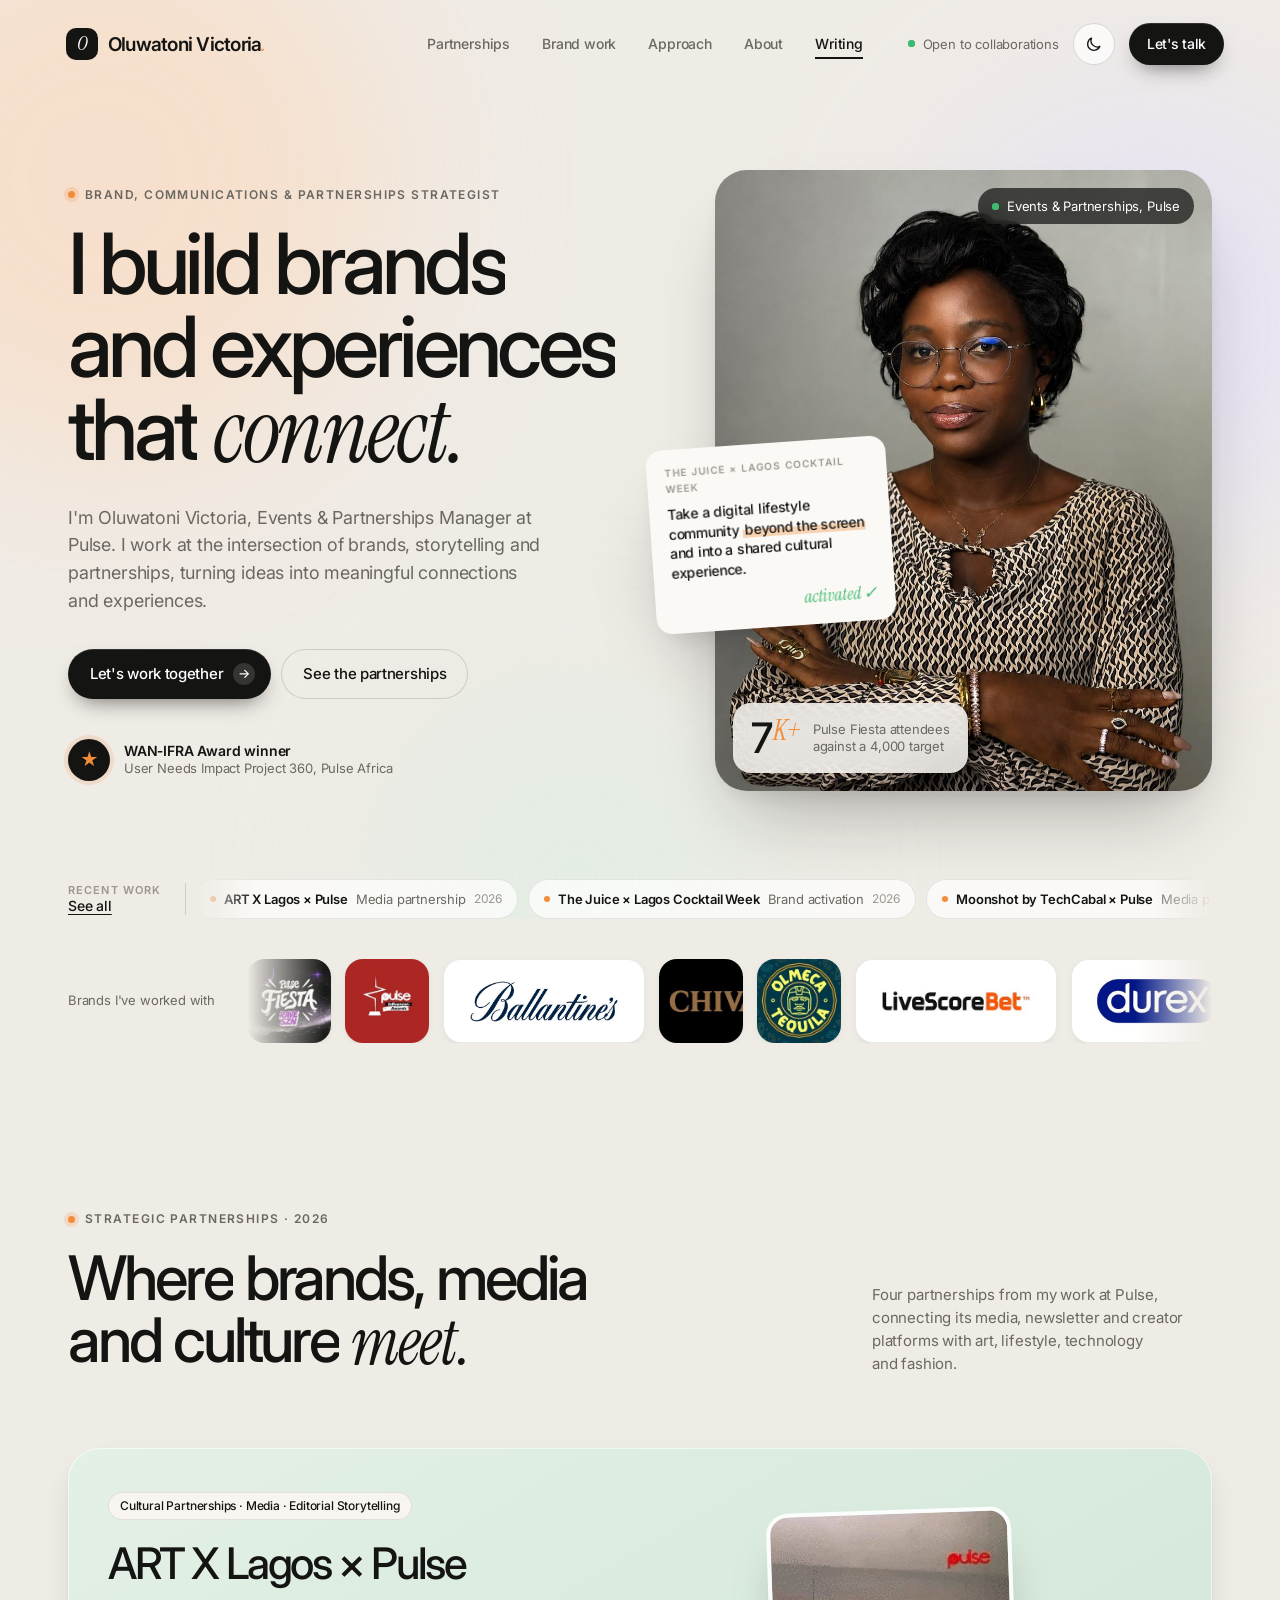
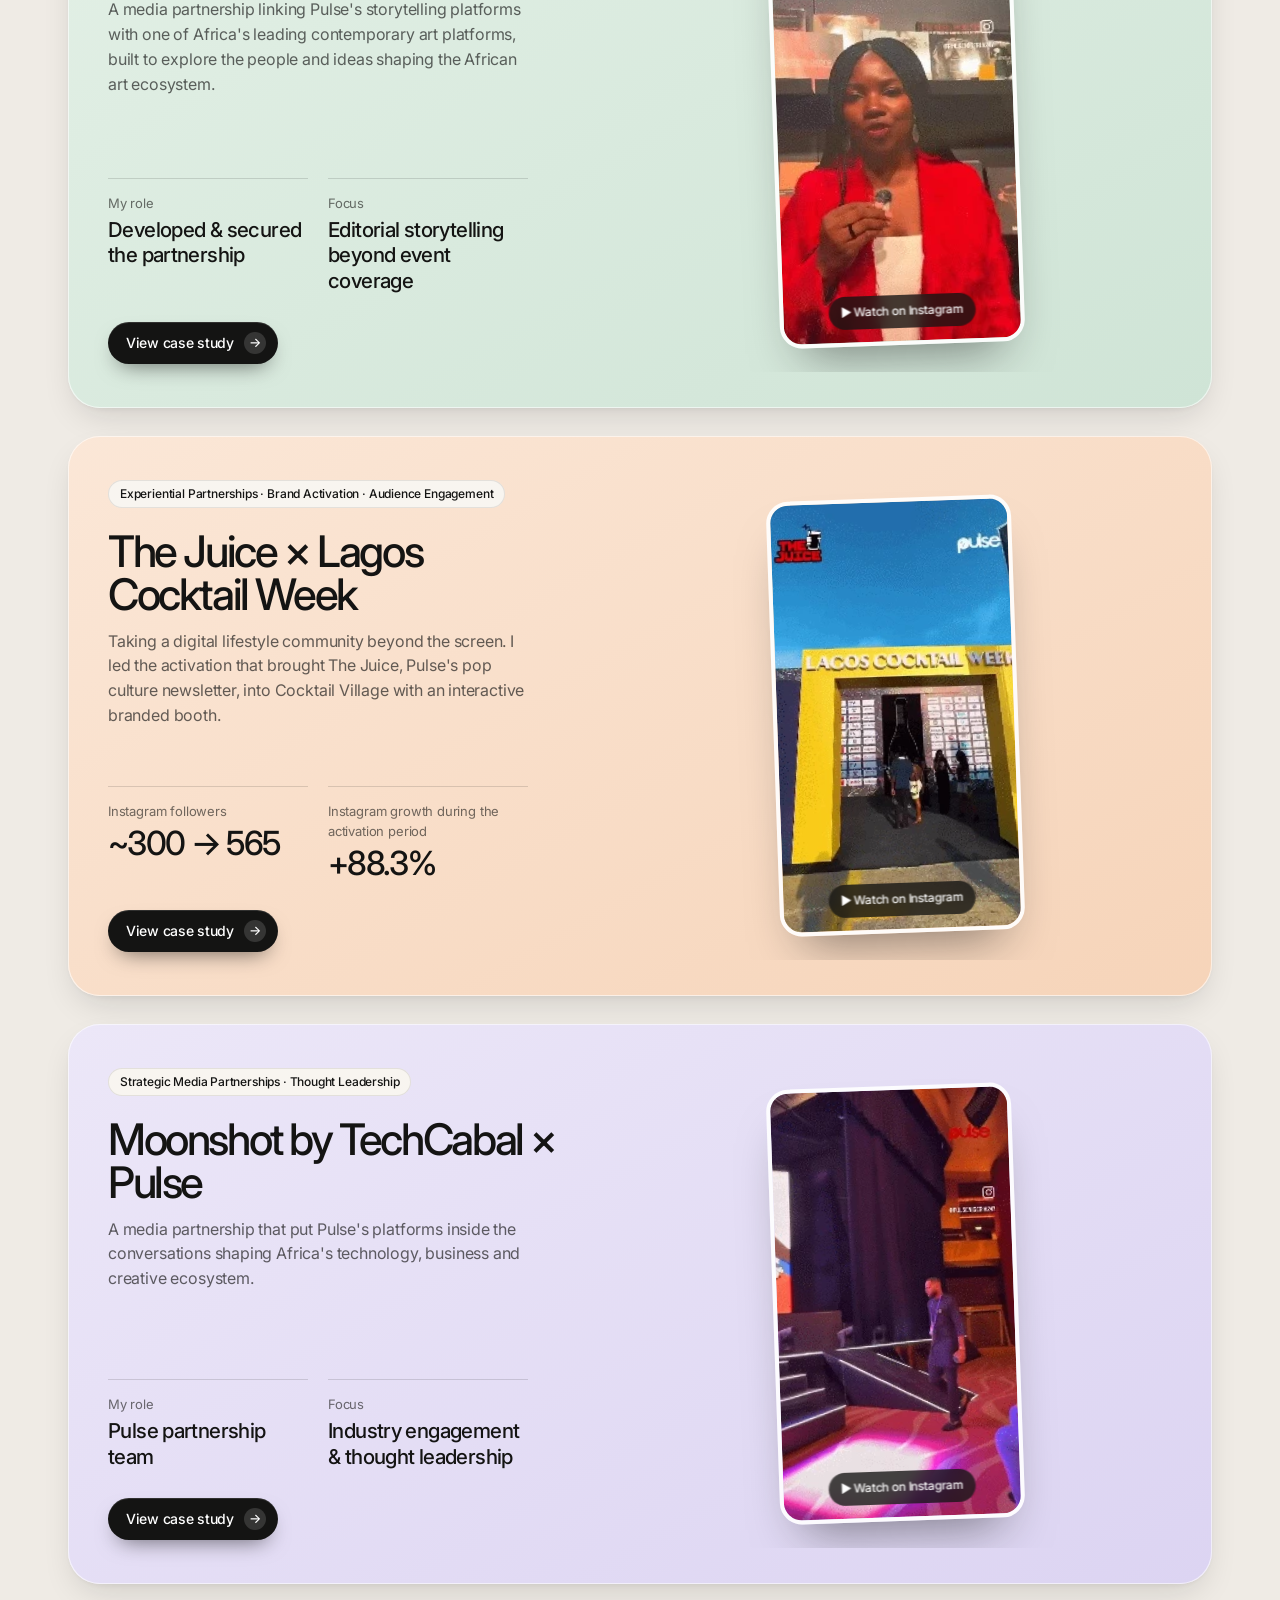
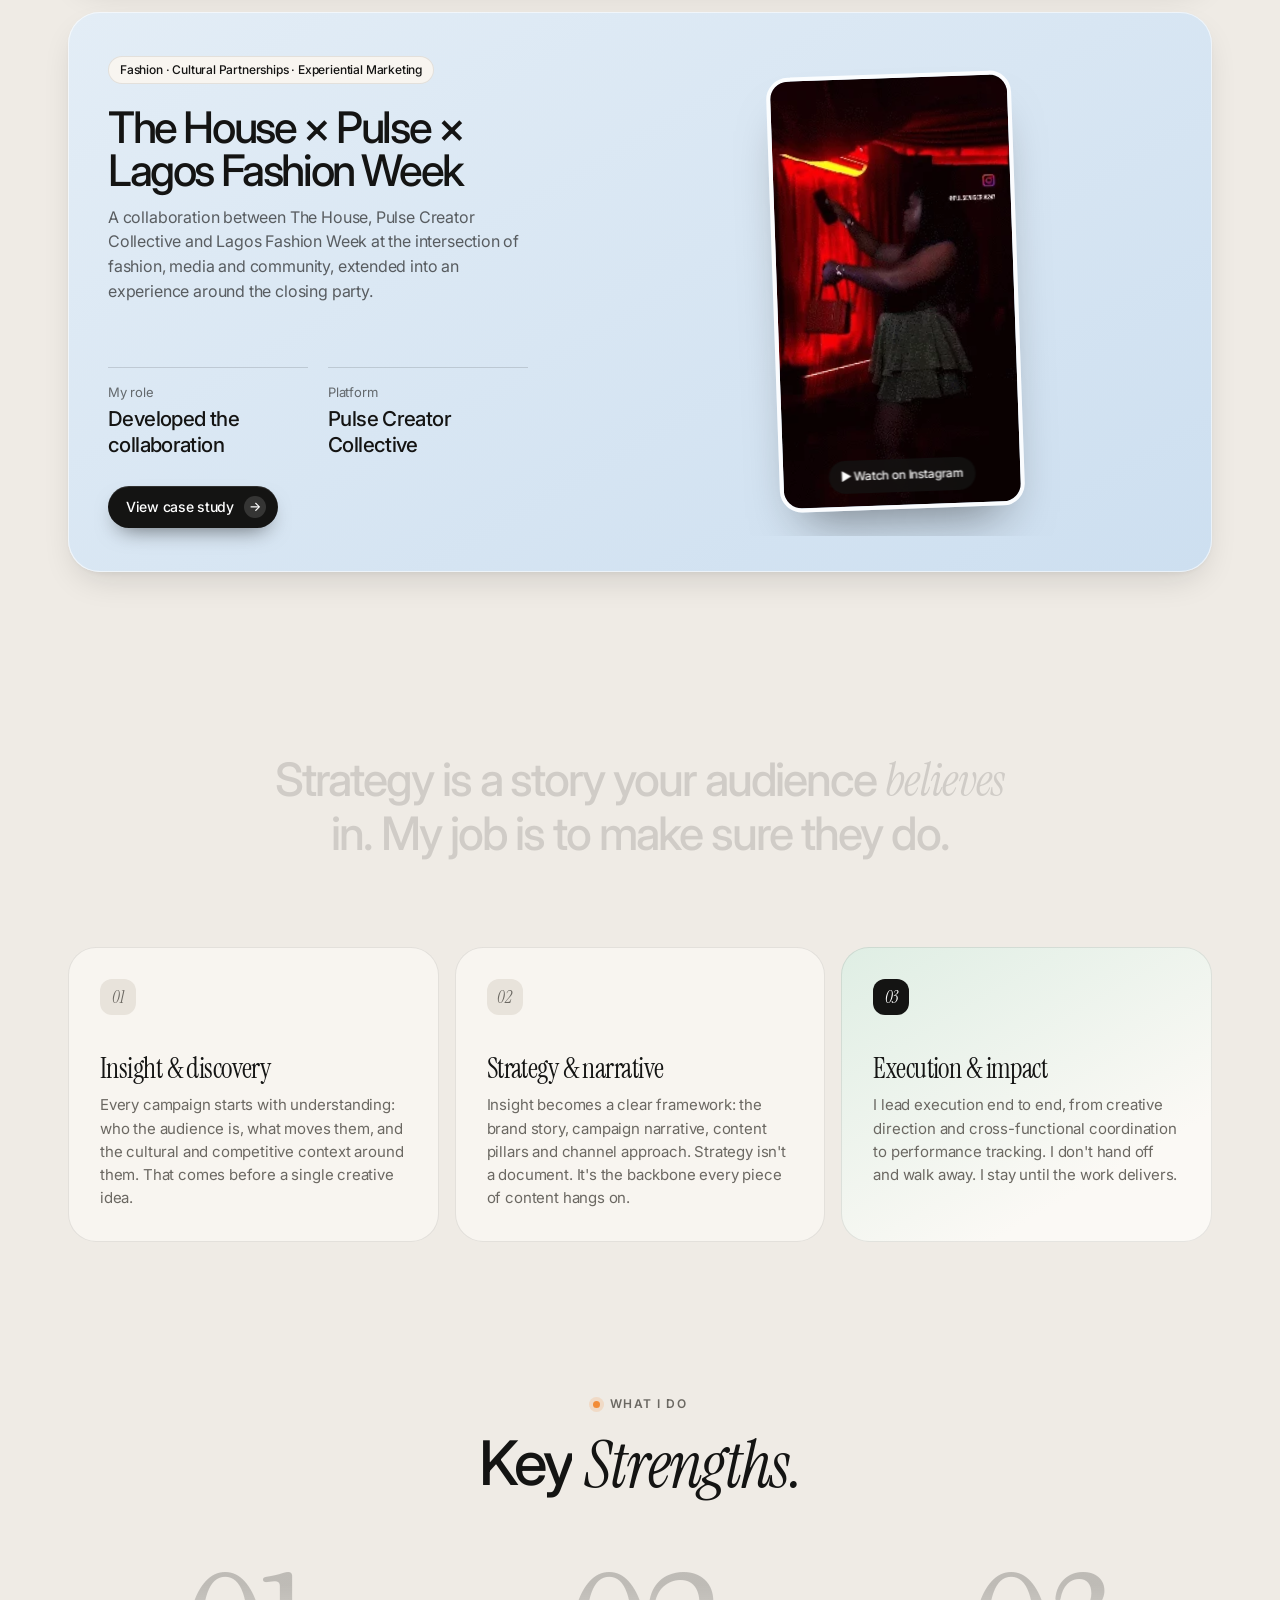
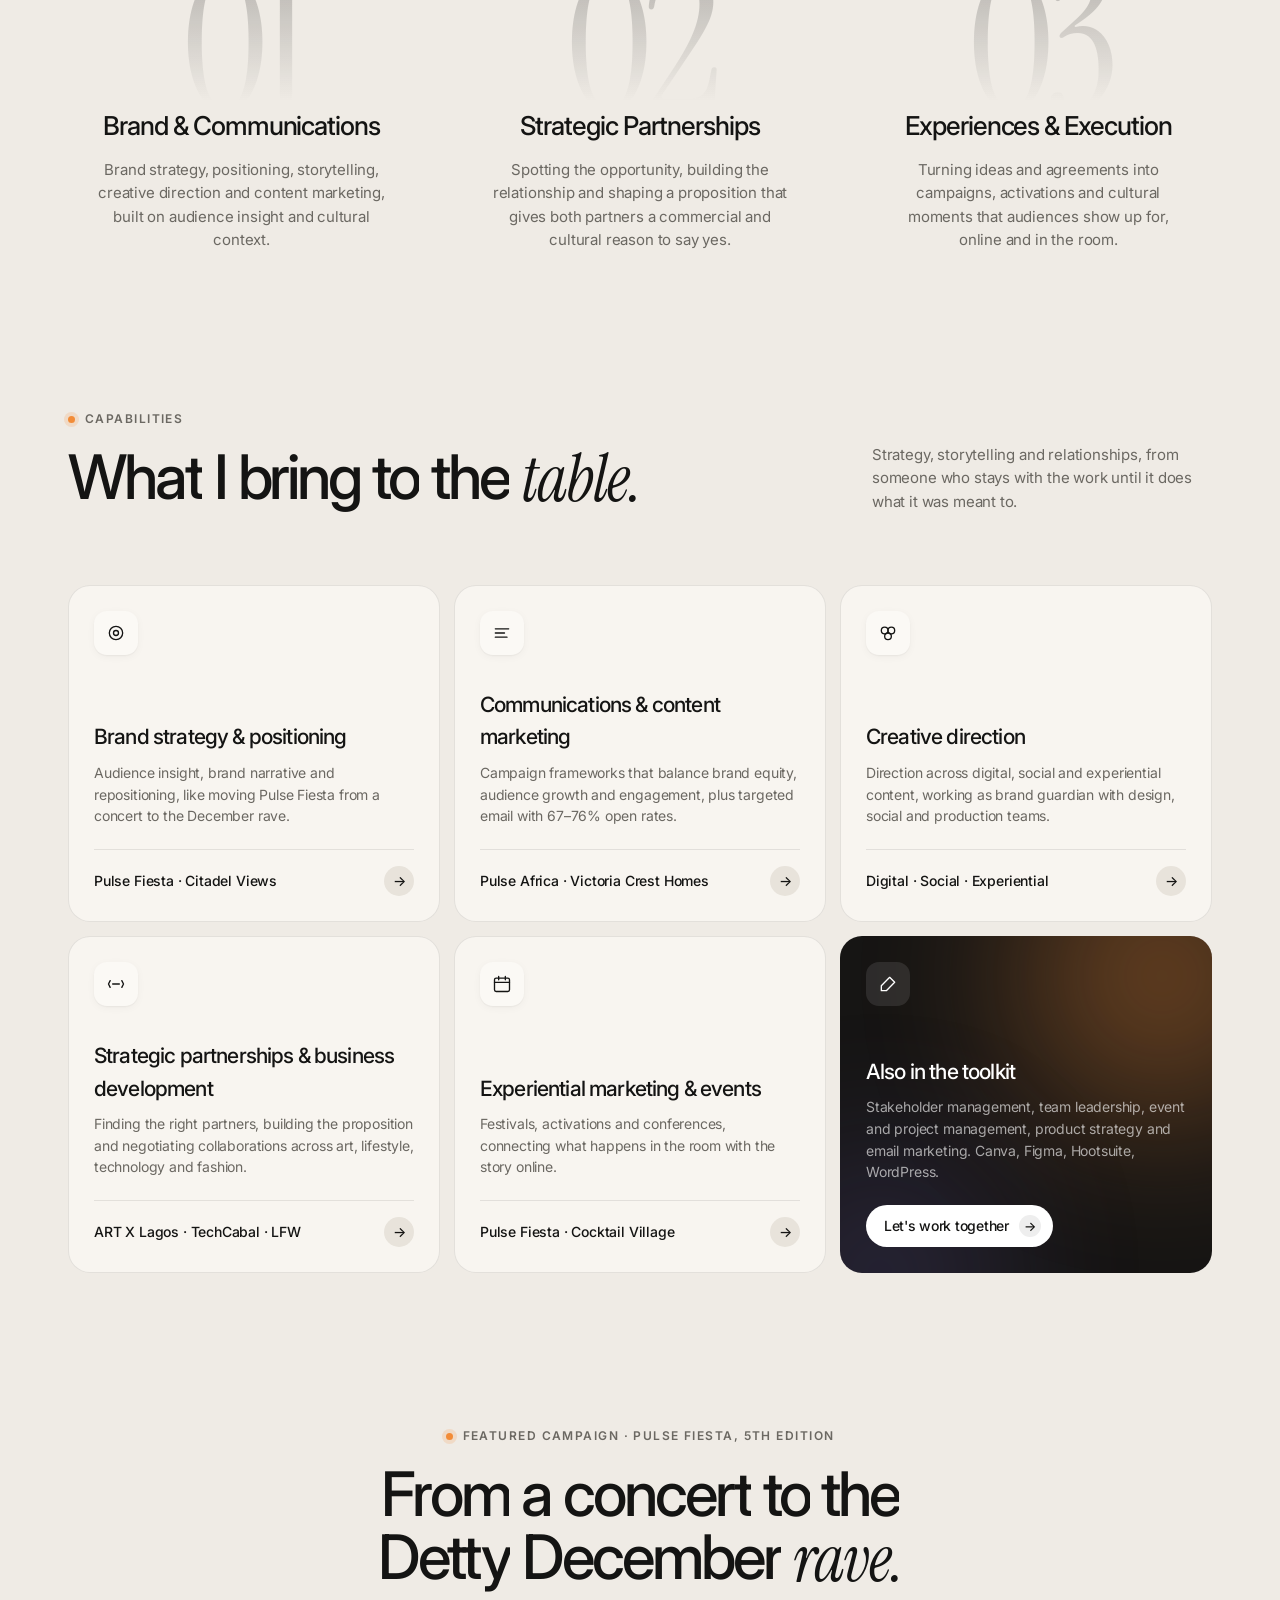
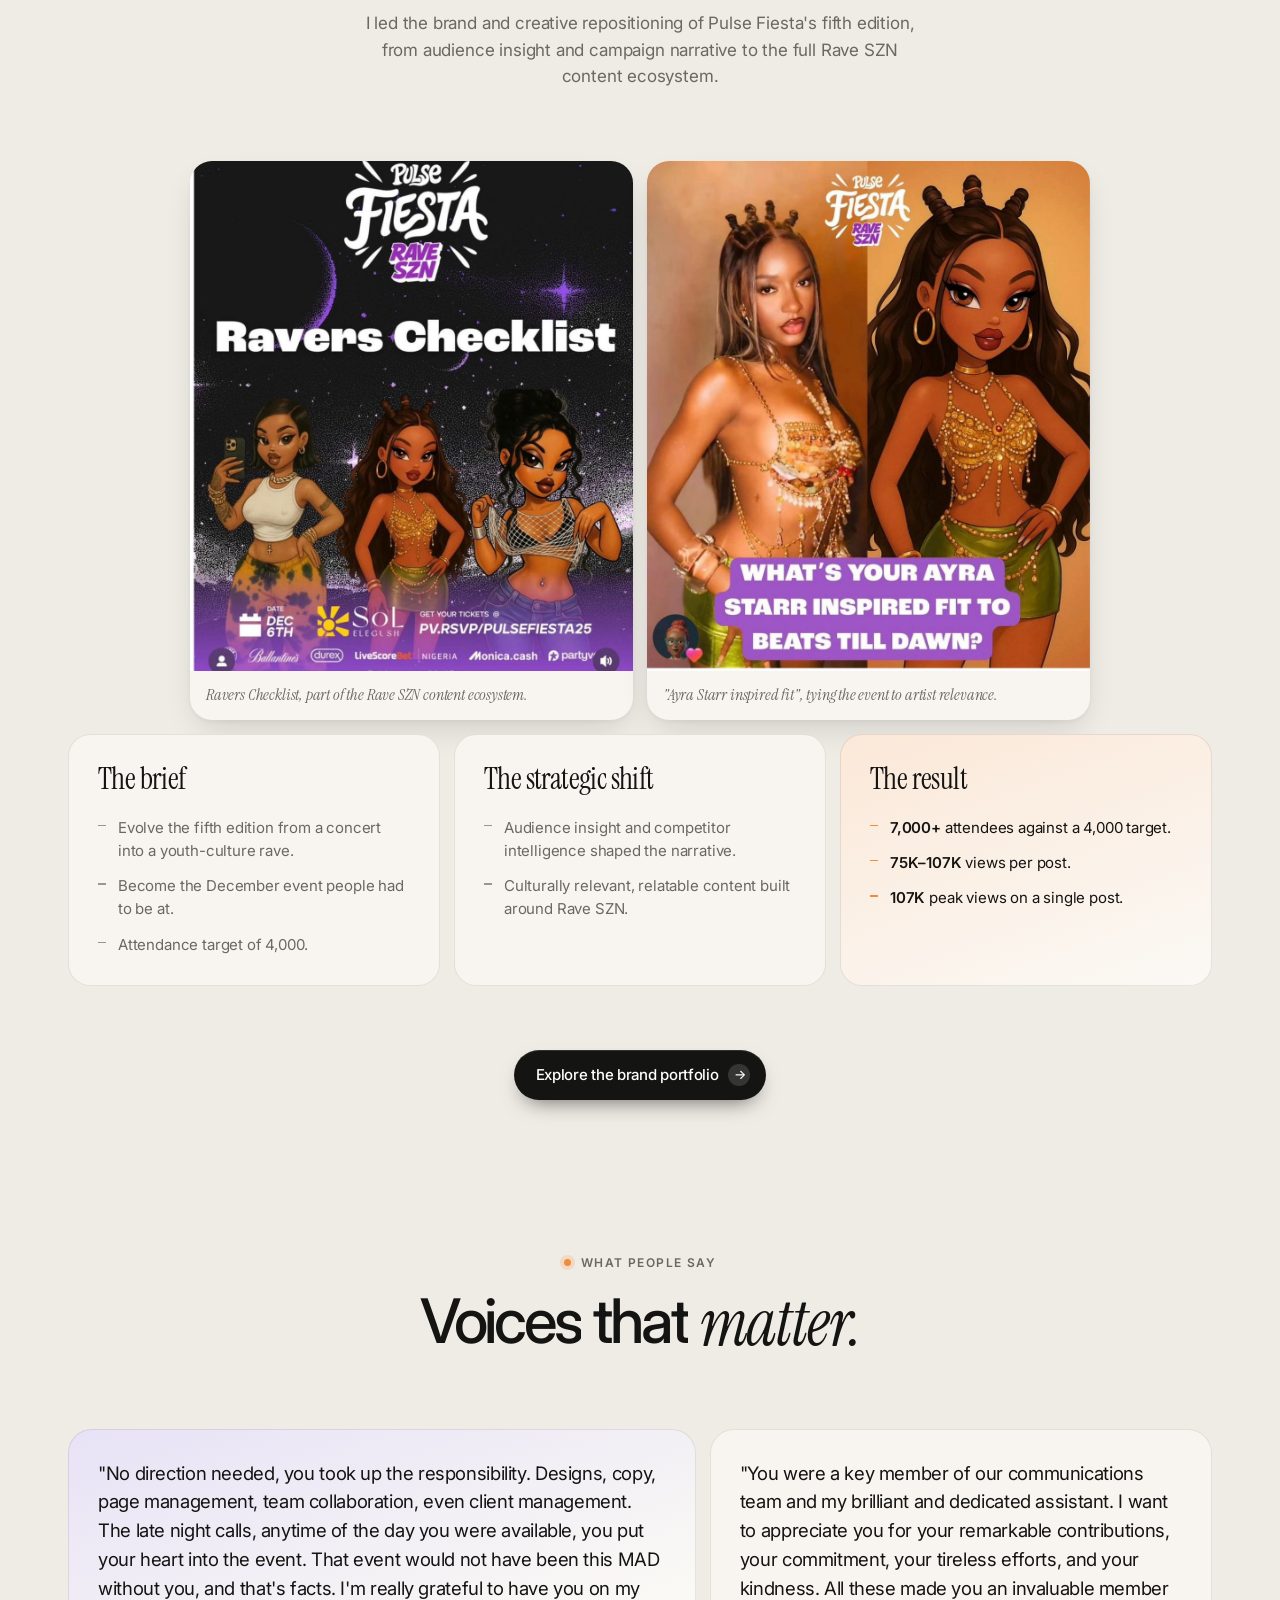
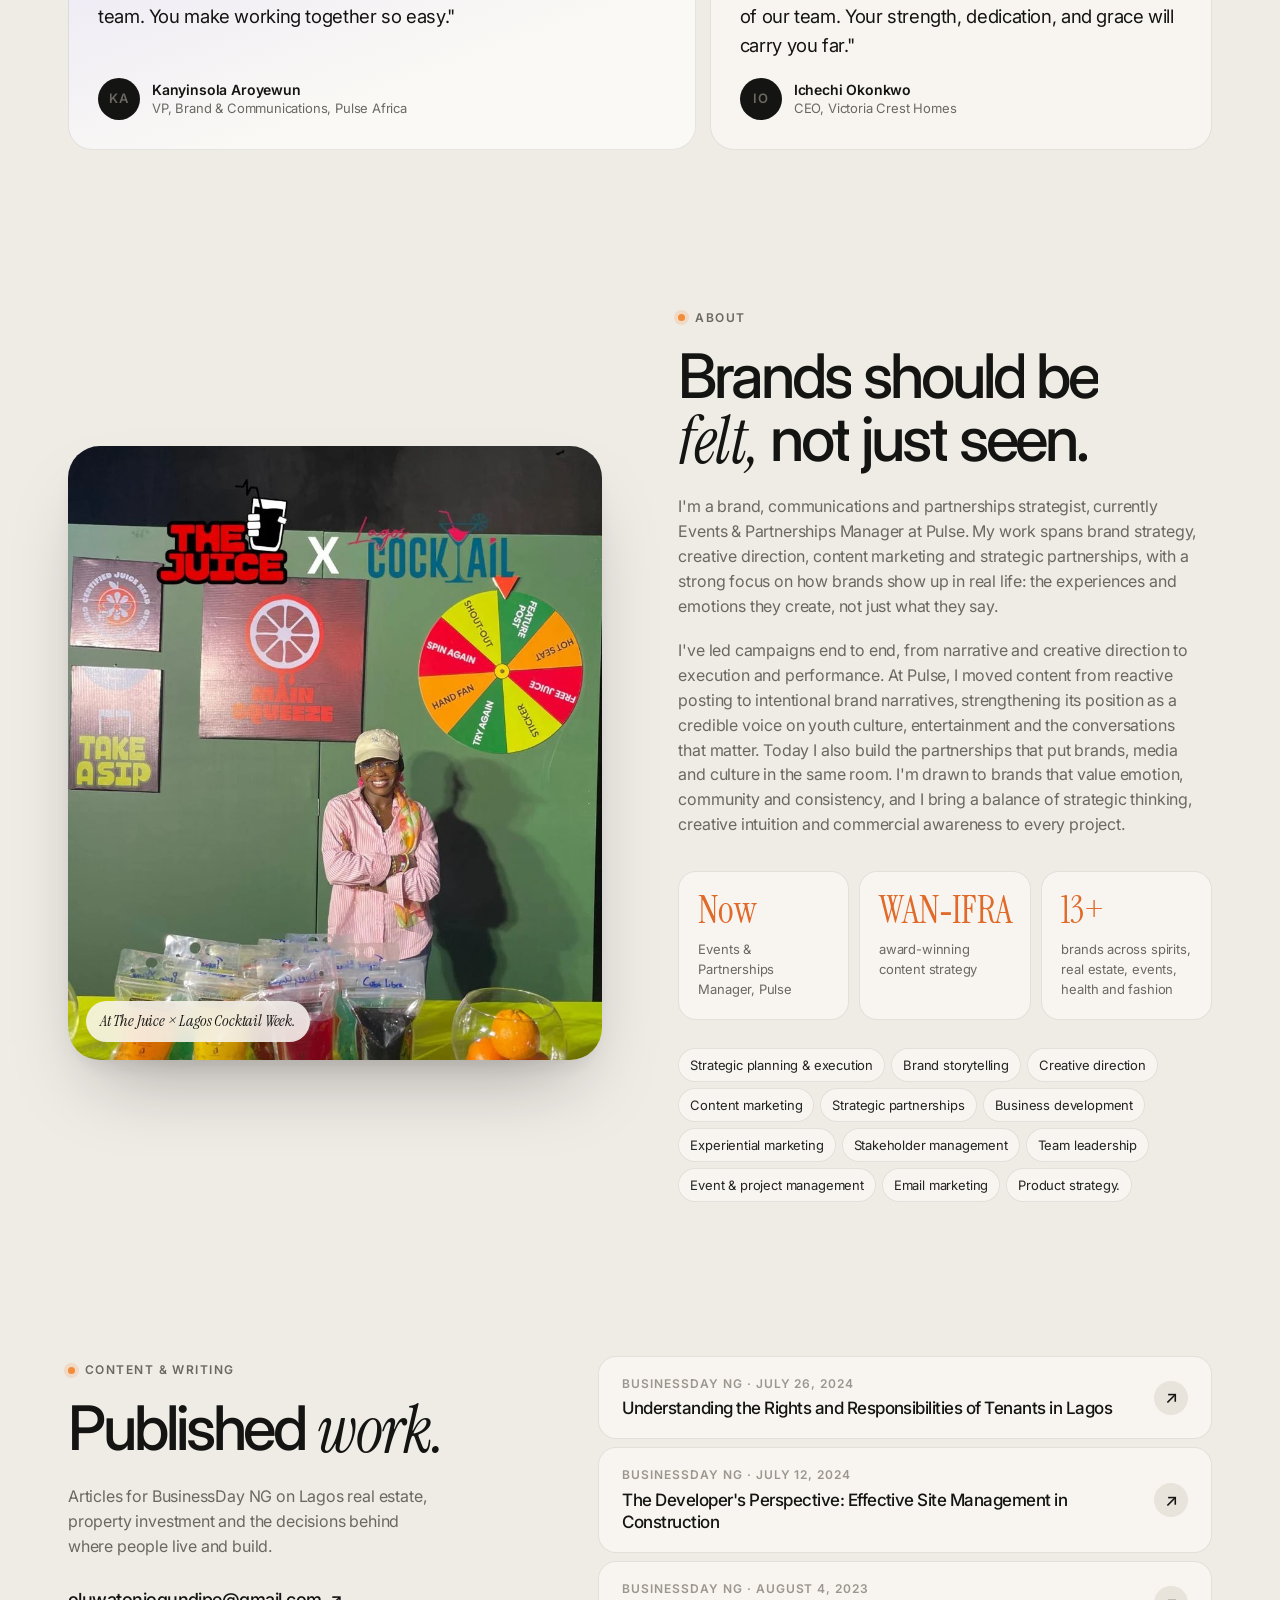
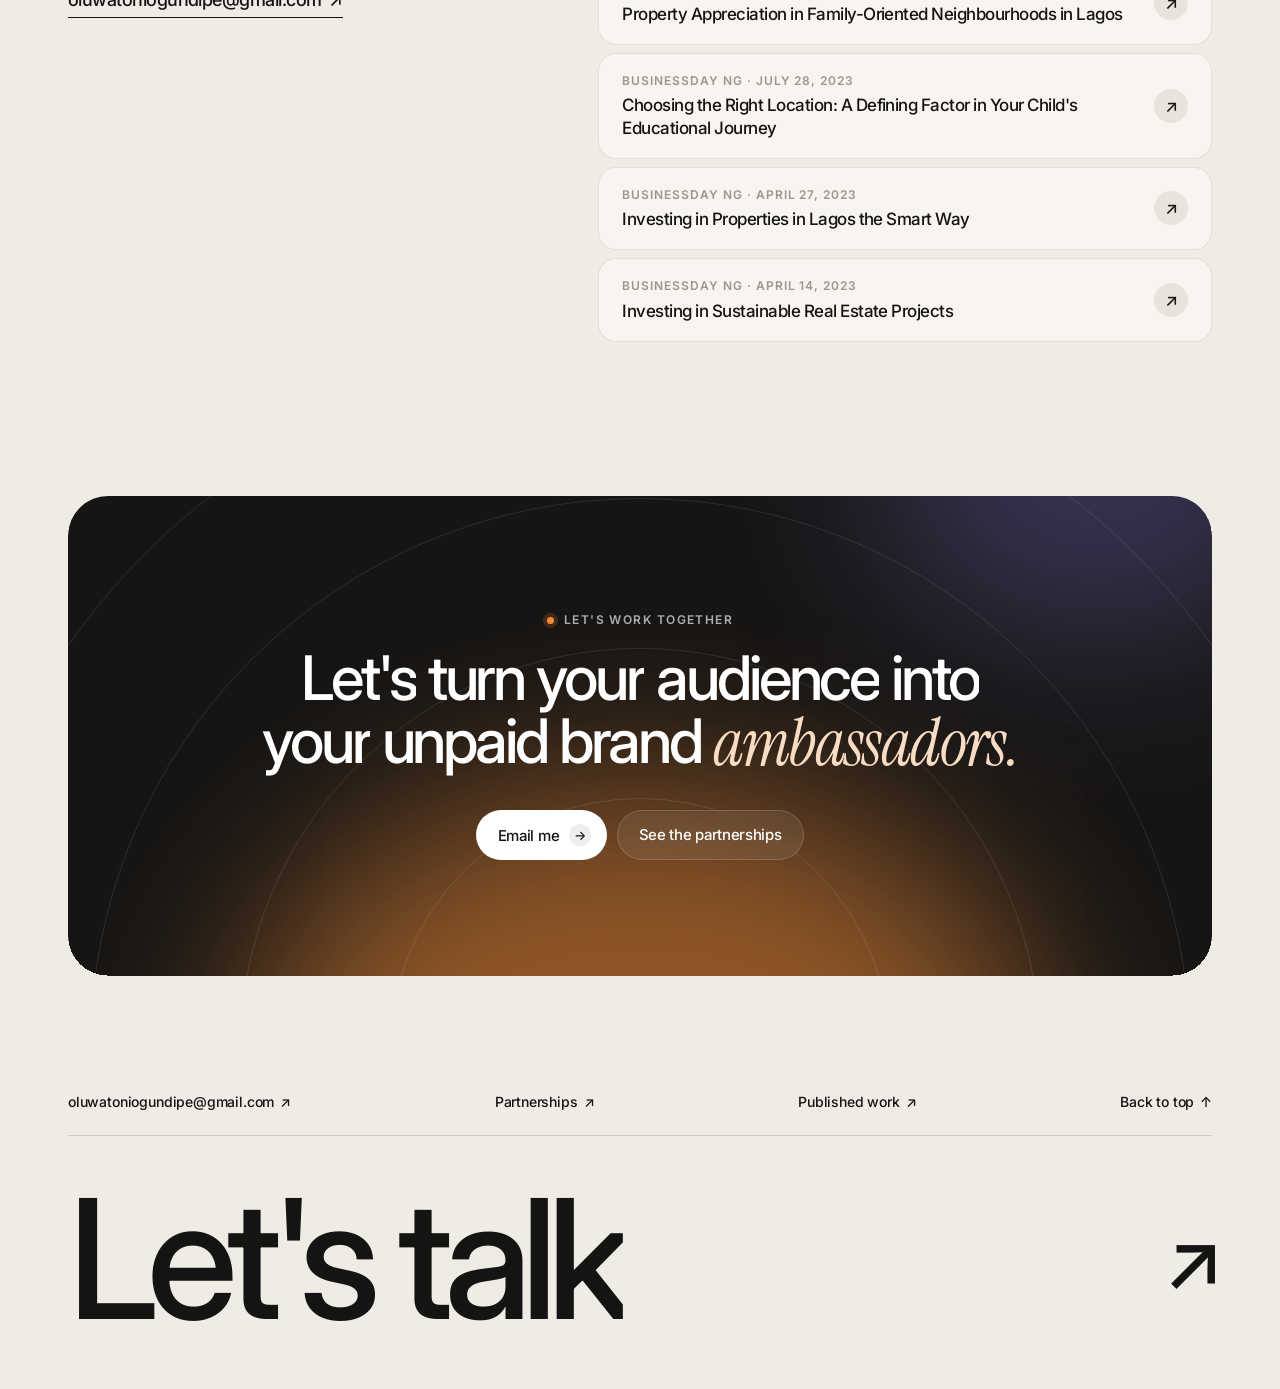
==== commit eb681771: "Add light and dark mode; clarify Juice metrics; rename brand portfolio - Theme toggle in the nav on " ====
--- a/index.html
+++ b/index.html
@@ -5,7 +5,16 @@
   <meta name="viewport" content="width=device-width, initial-scale=1" />
   <title>Oluwatoni Victoria — Brand, Communications &amp; Partnerships Strategist</title>
   <meta name="description" content="Oluwatoni Victoria Ogundipe builds brands, develops strategic partnerships and creates experiences that connect with people. Events &amp; Partnerships Manager at Pulse." />
-  <meta name="theme-color" content="#EFEBE5" />
+  <meta name="theme-color" content="#EFEBE5" media="(prefers-color-scheme: light)" />
+  <meta name="theme-color" content="#121110" media="(prefers-color-scheme: dark)" />
+  <script>
+    (function () {
+      var t;
+      try { t = localStorage.getItem("theme"); } catch (e) {}
+      if (t !== "light" && t !== "dark") t = window.matchMedia && matchMedia("(prefers-color-scheme: dark)").matches ? "dark" : "light";
+      document.documentElement.setAttribute("data-theme", t);
+    })();
+  </script>
   <link rel="icon" href="data:image/svg+xml,%3Csvg xmlns='http://www.w3.org/2000/svg' viewBox='0 0 32 32'%3E%3Crect width='32' height='32' rx='9' fill='%23111'/%3E%3Ctext x='16' y='23' text-anchor='middle' font-family='Georgia' font-style='italic' font-size='20' fill='%23fff'%3EO%3C/text%3E%3C/svg%3E" />
   <link rel="preconnect" href="https://fonts.googleapis.com" />
   <link rel="preconnect" href="https://fonts.gstatic.com" crossorigin />
@@ -31,6 +40,10 @@
       </nav>
       <div class="nav__right">
         <span class="status"><i class="pulse"></i>Open to collaborations</span>
+        <button class="theme-toggle" type="button" aria-label="Switch to dark mode">
+          <svg class="i-moon" viewBox="0 0 24 24" aria-hidden="true"><path d="M20 14.5A8 8 0 0 1 9.5 4a8 8 0 1 0 10.5 10.5z"/></svg>
+          <svg class="i-sun" viewBox="0 0 24 24" aria-hidden="true"><circle cx="12" cy="12" r="4"/><path d="M12 2v2M12 20v2M4.9 4.9l1.4 1.4M17.7 17.7l1.4 1.4M2 12h2M20 12h2M4.9 19.1l1.4-1.4M17.7 6.3l1.4-1.4"/></svg>
+        </button>
         <a href="#contact" class="btn btn--dark btn--sm">Let's talk</a>
       </div>
       <button class="nav__burger" aria-label="Open menu" aria-expanded="false"><span></span><span></span></button>
@@ -156,8 +169,8 @@
               <h3>The Juice × Lagos Cocktail Week</h3>
               <p>Taking a digital lifestyle community beyond the screen. I led the activation that brought The Juice, Pulse's pop culture newsletter, into Cocktail Village with an interactive branded booth.</p>
               <div class="proj__stats proj__stats--mid">
-                <div><small>Social community</small><strong>~300 → 565</strong></div>
-                <div><small>Growth in campaign period</small><strong>+88.3%</strong></div>
+                <div><small>Instagram followers</small><strong>~300 → 565</strong></div>
+                <div><small>Instagram growth during the activation period</small><strong>+88.3%</strong></div>
               </div>
               <a href="partnerships/the-juice-lagos-cocktail-week.html" class="btn btn--dark btn--sm">View case study <span class="btn__arrow">→</span></a>
             </div>
@@ -346,7 +359,7 @@
       </div>
 
       <div class="more-link" data-fade>
-        <a href="brand-work.html" class="btn btn--dark">More brand &amp; communications work <span class="btn__arrow">→</span></a>
+        <a href="brand-work.html" class="btn btn--dark">Explore the brand portfolio <span class="btn__arrow">→</span></a>
       </div>
     </section>
 
--- a/css/style.css
+++ b/css/style.css
@@ -21,6 +21,13 @@
   --muted-2: #9b978f;
   --line: rgba(20, 20, 19, 0.09);
   --line-2: rgba(20, 20, 19, 0.14);
+  --on-ink: #ffffff;
+  --dark-surface: #161514;
+  --nav-glass: rgba(248, 245, 240, 0.78);
+  --glass: rgba(251, 249, 245, 0.86);
+  --chip-bg: rgba(255, 255, 255, 0.7);
+  --dim-text: rgba(20, 20, 19, 0.66);
+  --dim-text-2: rgba(20, 20, 19, 0.6);
 
   --sage: #dfeee4;
   --sage-2: #b5d4a0;
@@ -86,14 +93,14 @@
   transition: transform 0.5s var(--ease), box-shadow 0.5s var(--ease), background 0.3s, color 0.3s;
 }
 .btn--sm { height: 42px; padding: 0 18px; font-size: 14px; }
-.btn--dark { background: var(--ink); color: #fff; box-shadow: 0 1px 0 rgba(255,255,255,.12) inset, 0 10px 22px -10px rgba(0,0,0,.6); }
+.btn--dark { background: var(--ink); color: var(--on-ink); box-shadow: 0 1px 0 rgba(255,255,255,.12) inset, 0 10px 22px -10px rgba(0,0,0,.6); }
 .btn--dark::before, .btn--light::before {
   content: ""; position: absolute; inset: 0; z-index: -1; border-radius: inherit;
   background: radial-gradient(120px circle at var(--mx, 50%) var(--my, 50%), rgba(242,140,56,.55), transparent 70%);
   opacity: 0; transition: opacity 0.4s;
 }
 .btn--dark:hover::before, .btn--light:hover::before { opacity: 1; }
-.btn--light { background: #fff; color: var(--ink); }
+.btn--light { background: #fff; color: #141413; }
 .btn--line { background: transparent; color: var(--ink); box-shadow: inset 0 0 0 1px var(--line-2); }
 .btn--line:hover { background: var(--paper); }
 .btn--glass { background: rgba(255,255,255,.08); color: #fff; box-shadow: inset 0 0 0 1px rgba(255,255,255,.16); backdrop-filter: blur(8px); }
@@ -104,7 +111,7 @@
 .btn--light .btn__arrow { background: rgba(20,20,19,.07); }
 .btn:hover .btn__arrow { transform: translateX(3px) rotate(-45deg); }
 
-.chip { display: inline-flex; align-items: center; height: 28px; padding: 0 12px; border-radius: 999px; background: rgba(255,255,255,.7); font-size: 12px; font-weight: 500; box-shadow: var(--sh-sm); }
+.chip { display: inline-flex; align-items: center; height: 28px; padding: 0 12px; border-radius: 999px; background: var(--chip-bg); font-size: 12px; font-weight: 500; box-shadow: var(--sh-sm); }
 .stars { color: var(--accent); letter-spacing: 2px; font-size: 13px; }
 .pulse { position: relative; display: inline-block; width: 7px; height: 7px; border-radius: 50%; background: var(--green); }
 .pulse::after { content: ""; position: absolute; inset: 0; border-radius: inherit; background: var(--green); animation: ping 2s var(--ease) infinite; }
@@ -132,9 +139,9 @@
   display: grid; grid-template-columns: 1fr auto 1fr; align-items: center;
   border-radius: 999px; transition: background 0.4s, box-shadow 0.4s, backdrop-filter 0.4s;
 }
-.nav.is-scrolled .nav__inner { background: rgba(248, 245, 240, 0.78); backdrop-filter: blur(16px) saturate(1.4); box-shadow: inset 0 0 0 1px rgba(255,255,255,.7), var(--sh); }
+.nav.is-scrolled .nav__inner { background: var(--nav-glass); backdrop-filter: blur(16px) saturate(1.4); box-shadow: inset 0 0 0 1px rgba(255,255,255,.7), var(--sh); }
 .logo { display: inline-flex; align-items: center; gap: 10px; }
-.logo__mark { width: 32px; height: 32px; border-radius: 10px; display: grid; place-items: center; background: var(--ink); color: #fff; font-family: var(--serif); font-style: italic; font-size: 20px; transition: transform 0.6s var(--ease); }
+.logo__mark { width: 32px; height: 32px; border-radius: 10px; display: grid; place-items: center; background: var(--ink); color: var(--on-ink); font-family: var(--serif); font-style: italic; font-size: 20px; transition: transform 0.6s var(--ease); }
 .logo:hover .logo__mark { transform: rotate(-8deg) scale(1.06); }
 .logo__word { font-size: 19px; font-weight: 600; letter-spacing: -0.04em; }
 .logo__word em { color: var(--accent); font-size: 1.2em; }
@@ -146,7 +153,7 @@
 .nav__right { justify-self: end; display: flex; align-items: center; gap: 14px; }
 .status { display: inline-flex; align-items: center; gap: 8px; font-size: 13px; color: var(--muted); }
 .nav__burger { display: none; justify-self: end; width: 44px; height: 44px; border-radius: 50%; border: 0; background: var(--ink); cursor: pointer; position: relative; }
-.nav__burger span { position: absolute; left: 14px; right: 14px; height: 1.5px; background: #fff; transition: transform 0.4s var(--ease); }
+.nav__burger span { position: absolute; left: 14px; right: 14px; height: 1.5px; background: var(--on-ink); transition: transform 0.4s var(--ease); }
 .nav__burger span:first-child { top: 18px; } .nav__burger span:last-child { top: 25px; }
 .nav__burger[aria-expanded="true"] span:first-child { transform: translateY(3.5px) rotate(45deg); }
 .nav__burger[aria-expanded="true"] span:last-child { transform: translateY(-3.5px) rotate(-45deg); }
@@ -172,7 +179,7 @@
 .portrait { position: relative; margin: 0; aspect-ratio: 4 / 5; border-radius: 32px; overflow: hidden; box-shadow: var(--sh-lg); }
 .portrait img { width: 100%; height: 112%; object-fit: cover; transform: translateY(var(--p, 0px)); will-change: transform; }
 .portrait__tag { position: absolute; top: 18px; right: 18px; display: inline-flex; align-items: center; gap: 8px; padding: 8px 14px; border-radius: 999px; background: rgba(20,20,19,.72); color: #fff; font-size: 13px; backdrop-filter: blur(10px); }
-.portrait__card { position: absolute; left: 18px; bottom: 18px; display: grid; grid-template-columns: auto auto 1fr; column-gap: 2px; align-items: center; padding: 14px 18px; border-radius: 18px; background: rgba(251,249,245,.86); backdrop-filter: blur(14px); box-shadow: var(--sh); }
+.portrait__card { position: absolute; left: 18px; bottom: 18px; display: grid; grid-template-columns: auto auto 1fr; column-gap: 2px; align-items: center; padding: 14px 18px; border-radius: 18px; background: var(--glass); backdrop-filter: blur(14px); box-shadow: var(--sh); }
 .portrait__card strong { font-size: 42px; font-weight: 500; letter-spacing: -0.06em; line-height: 1; display: inline-flex; }
 .portrait__card em { align-self: start; font-size: 28px; line-height: 1; color: var(--accent); margin-right: 10px; }
 .portrait__card span { font-size: 13px; line-height: 1.3; color: var(--muted); }
@@ -194,7 +201,7 @@
 .ticker__rail { overflow: hidden; flex: 1; mask-image: linear-gradient(90deg, transparent, #000 6%, #000 94%, transparent); -webkit-mask-image: linear-gradient(90deg, transparent, #000 6%, #000 94%, transparent); }
 .ticker__track { display: flex; gap: 10px; width: max-content; animation: tick 50s linear infinite; }
 .ticker:hover .ticker__track { animation-play-state: paused; }
-.ticker__track span { display: inline-flex; align-items: center; gap: 8px; padding: 10px 16px; border-radius: 999px; background: rgba(251,249,245,.7); box-shadow: inset 0 0 0 1px var(--line); font-size: 13px; color: var(--muted); white-space: nowrap; }
+.ticker__track span { display: inline-flex; align-items: center; gap: 8px; padding: 10px 16px; border-radius: 999px; background: var(--chip-bg); box-shadow: inset 0 0 0 1px var(--line); font-size: 13px; color: var(--muted); white-space: nowrap; }
 .ticker__track i { width: 6px; height: 6px; border-radius: 50%; background: var(--accent); }
 .ticker__track b { color: var(--ink); font-weight: 600; }
 .ticker__track time { color: var(--muted-2); font-size: 12px; }
@@ -216,14 +223,14 @@
 .problem { text-align: center; }
 .eyebrow--c { justify-content: center; }
 .statement { max-width: 1040px; margin: 0 auto; font-size: clamp(28px, 3.6vw, 50px); font-weight: 500; line-height: 1.14; letter-spacing: -0.045em; text-wrap: balance; }
-.statement .hw { color: rgba(20,20,19,.16); transition: color 0.35s; }
+.statement .hw { color: var(--line-2); transition: color 0.35s; }
 .statement .hw.on { color: var(--ink); }
 .statement em .hw.on { color: var(--accent-2); }
 .pf { display: grid; grid-template-columns: 1fr 1fr; gap: 16px; max-width: 980px; margin: clamp(56px, 7vw, 88px) auto 0; text-align: left; }
 .pf__card { padding: 32px; border-radius: var(--r-lg); background: var(--card); box-shadow: inset 0 0 0 1px var(--line); }
 .pf__card--fix { background: linear-gradient(150deg, var(--sage), var(--paper) 75%); }
 .pf__icon { display: grid; place-items: center; width: 36px; height: 36px; border-radius: 12px; background: var(--bg-2); color: var(--muted); font-size: 18px; margin-bottom: 40px; }
-.pf__card--fix .pf__icon { background: var(--ink); color: #fff; font-size: 15px; }
+.pf__card--fix .pf__icon { background: var(--ink); color: var(--on-ink); font-size: 15px; }
 .pf h3 { margin: 0 0 10px; font-family: var(--serif); font-weight: 400; font-size: 32px; letter-spacing: -0.02em; line-height: 1; }
 .pf p { margin: 0; color: var(--muted); font-size: 15px; }
 
@@ -255,10 +262,10 @@
 .proj--sky { background: linear-gradient(150deg, #e3edf6, #cddff0); }
 .proj__copy { display: flex; flex-direction: column; align-items: flex-start; padding: 8px 4px; }
 .proj__copy h3 { margin: 22px 0 12px; font-size: clamp(36px, 4vw, 56px); font-weight: 500; letter-spacing: -0.055em; line-height: 1; }
-.proj__copy p { margin: 0; color: rgba(20,20,19,.66); max-width: 420px; text-wrap: pretty; }
+.proj__copy p { margin: 0; color: var(--dim-text); max-width: 420px; text-wrap: pretty; }
 .proj__stats { display: grid; grid-template-columns: 1fr 1fr; gap: 20px; width: 100%; max-width: 420px; margin: auto 0 28px; padding-top: 32px; }
-.proj__stats div { padding-top: 14px; border-top: 1px solid rgba(20,20,19,.14); }
-.proj__stats small { display: block; font-size: 13px; color: rgba(20,20,19,.6); }
+.proj__stats div { padding-top: 14px; border-top: 1px solid var(--line-2); }
+.proj__stats small { display: block; font-size: 13px; color: var(--dim-text-2); }
 .proj__stats strong { display: block; margin-top: 4px; font-size: clamp(30px, 3vw, 42px); font-weight: 500; letter-spacing: -0.05em; line-height: 1.1; }
 .proj__media { position: relative; margin: 0; border-radius: 22px; overflow: hidden; min-height: 300px; }
 .proj__media img { position: absolute; inset: 0; width: 100%; height: 100%; object-fit: cover; transition: transform 1.2s var(--ease); }
@@ -282,16 +289,16 @@
 .svc-grid { display: grid; grid-template-columns: repeat(3, 1fr); gap: 14px; }
 .svc { position: relative; overflow: hidden; display: flex; flex-direction: column; min-height: 260px; padding: 26px; border-radius: 22px; background: var(--card); box-shadow: inset 0 0 0 1px var(--line); transition: transform .5s var(--ease), box-shadow .5s var(--ease), background .4s; }
 a.svc:hover { transform: translateY(-4px); background: var(--paper); box-shadow: inset 0 0 0 1px var(--line), var(--sh); }
-.svc__icon { position: relative; z-index: 1; display: grid; place-items: center; width: 44px; height: 44px; border-radius: 13px; background: #fff; box-shadow: var(--sh-sm); margin-bottom: auto; transition: background .4s, transform .5s var(--ease); }
+.svc__icon { position: relative; z-index: 1; display: grid; place-items: center; width: 44px; height: 44px; border-radius: 13px; background: var(--paper); box-shadow: var(--sh-sm); margin-bottom: auto; transition: background .4s, transform .5s var(--ease); }
 .svc__icon svg { width: 20px; height: 20px; fill: none; stroke: var(--ink); stroke-width: 1.6; stroke-linecap: round; stroke-linejoin: round; }
 a.svc:hover .svc__icon { background: var(--peach); transform: rotate(-6deg); }
 .svc h3 { position: relative; z-index: 1; margin: 34px 0 8px; font-size: 21px; font-weight: 500; letter-spacing: -0.04em; }
 .svc p { position: relative; z-index: 1; margin: 0; color: var(--muted); font-size: 14px; }
 .svc footer { display: flex; justify-content: space-between; align-items: center; margin-top: 22px; padding-top: 16px; border-top: 1px solid var(--line); font-size: 14px; font-weight: 500; }
 .svc footer i { font-style: normal; display: grid; place-items: center; width: 30px; height: 30px; border-radius: 50%; background: var(--bg-2); transition: transform .5s var(--ease), background .3s, color .3s; }
-a.svc:hover footer i { background: var(--ink); color: #fff; transform: rotate(-45deg); }
-.svc--dark { background: var(--ink); color: #fff; box-shadow: none; }
-.svc--dark .svc__icon { background: rgba(255,255,255,.1); box-shadow: none; }
+a.svc:hover footer i { background: var(--ink); color: var(--on-ink); transform: rotate(-45deg); }
+.svc--dark { background: var(--dark-surface); color: #fff; box-shadow: none; }
+.svc--dark .svc__icon { background: rgba(255,255,255,.1) !important; box-shadow: none; }
 .svc--dark .svc__icon svg { stroke: #fff; }
 .svc--dark p { color: rgba(255,255,255,.62); margin-bottom: 22px; }
 .svc--dark .btn { position: relative; z-index: 1; align-self: flex-start; }
@@ -351,7 +358,7 @@
 .about { display: grid; grid-template-columns: 1fr 1fr; gap: clamp(32px, 6vw, 88px); align-items: center; }
 .about__img { position: relative; margin: 0; border-radius: 32px; overflow: hidden; aspect-ratio: 4 / 4.6; box-shadow: var(--sh-lg); }
 .about__img img { width: 100%; height: 100%; object-fit: cover; }
-.about__img figcaption { position: absolute; left: 18px; bottom: 18px; padding: 8px 14px; border-radius: 999px; background: rgba(251,249,245,.88); backdrop-filter: blur(10px); font-family: var(--serif); font-style: italic; font-size: 16px; }
+.about__img figcaption { position: absolute; left: 18px; bottom: 18px; padding: 8px 14px; border-radius: 999px; background: var(--glass); color: var(--ink); backdrop-filter: blur(10px); font-family: var(--serif); font-style: italic; font-size: 16px; }
 .about__copy > p:not(.eyebrow) { margin: 20px 0 0; color: var(--muted); max-width: 520px; }
 .tiles { display: grid; grid-template-columns: 1fr 1fr; gap: 10px; margin-top: 34px; }
 .tile { padding: 20px; border-radius: 18px; background: var(--card); box-shadow: inset 0 0 0 1px var(--line); }
@@ -506,7 +513,7 @@
 .ph--about { background: linear-gradient(150deg, var(--peach-2), var(--lav)); position: relative; }
 .ph__lockup { position: relative; z-index: 1; font-family: var(--serif); font-size: clamp(34px, 4vw, 60px); line-height: 1; letter-spacing: -0.02em; color: rgba(20,20,19,.82); max-width: 12ch; }
 .ph__lockup i { color: var(--accent-2); }
-.ph__note { position: absolute; left: 50%; bottom: 26px; transform: translateX(-50%); z-index: 1; white-space: nowrap; padding: 6px 12px; border-radius: 999px; background: rgba(255,255,255,.7); font-size: 12px; font-weight: 500; color: var(--muted); }
+.ph__note { position: absolute; left: 50%; bottom: 26px; transform: translateX(-50%); z-index: 1; white-space: nowrap; padding: 6px 12px; border-radius: 999px; background: var(--chip-bg); font-size: 12px; font-weight: 500; color: var(--muted); }
 .about__img.ph .ph__note { font-family: var(--sans); font-style: normal; font-size: 12px; left: 50%; right: auto; bottom: 26px; }
 
 /* Results band: two rows */
@@ -529,8 +536,8 @@
 .wcard--award { background: linear-gradient(160deg, var(--peach-2), var(--paper) 70%); }
 .wcard--img img { width: 100%; aspect-ratio: 16 / 8.5; object-fit: cover; border-radius: 14px; margin-bottom: 6px; }
 .wcard__tags { display: flex; flex-wrap: wrap; gap: 6px; margin-top: auto; padding-top: 8px; }
-.wcard__tags span { padding: 6px 12px; border-radius: 999px; background: var(--ink); color: #fff; font-size: 12px; font-weight: 500; }
-.wcard__tags span:first-child { background: var(--accent); }
+.wcard__tags span { padding: 6px 12px; border-radius: 999px; background: var(--ink); color: var(--on-ink); font-size: 12px; font-weight: 500; }
+.wcard__tags span:first-child { background: var(--accent); color: #fff; }
 
 /* Methodology: five steps */
 .timeline--5 { grid-template-columns: repeat(5, 1fr); gap: 14px; }
@@ -540,7 +547,7 @@
 .timeline--5 .tstep small { font-style: normal; font-family: var(--serif); font-size: 26px; color: var(--peach); }
 
 /* Testimonials: initials avatars */
-.initials { flex-shrink: 0; display: grid; place-items: center; width: 42px; height: 42px; border-radius: 50%; background: var(--ink); color: #fff; font-size: 13px; font-weight: 600; letter-spacing: .04em; }
+.initials { flex-shrink: 0; display: grid; place-items: center; width: 42px; height: 42px; border-radius: 50%; background: var(--ink); color: var(--on-ink); font-size: 13px; font-weight: 600; letter-spacing: .04em; }
 .qcard--big p { font-size: clamp(20px, 1.9vw, 26px); }
 .kind__col .qcard { height: 100%; }
 
@@ -595,7 +602,7 @@
 .cs-meta b { font-weight: 500; font-size: 15px; letter-spacing: -0.02em; }
 .cs-media { position: relative; margin: 0; aspect-ratio: 16 / 8; border-radius: 32px; overflow: hidden; box-shadow: var(--sh-lg); }
 .cs-media .ph__lockup { font-size: clamp(40px, 6vw, 88px); max-width: 14ch; }
-.cs-metric { display: grid; grid-template-columns: 1fr 1fr; gap: 14px 40px; margin-top: 14px; padding: clamp(28px, 4vw, 44px); border-radius: 28px; background: var(--ink); color: #fff; position: relative; overflow: hidden; }
+.cs-metric { display: grid; grid-template-columns: 1fr 1fr; gap: 14px 40px; margin-top: 14px; padding: clamp(28px, 4vw, 44px); border-radius: 28px; background: var(--dark-surface); color: #fff; position: relative; overflow: hidden; }
 .cs-metric::before { content: ""; position: absolute; inset: 0; background: radial-gradient(60% 120% at 0% 0%, rgba(242,140,56,.25), transparent 60%); }
 .cs-metric > * { position: relative; }
 .cs-metric strong { display: block; font-size: clamp(48px, 7vw, 96px); font-weight: 500; letter-spacing: -0.06em; line-height: 1; }
@@ -609,9 +616,9 @@
 .cs-why p:not(.eyebrow) { margin: 0; font-family: var(--serif); font-size: clamp(26px, 3vw, 38px); line-height: 1.2; letter-spacing: -0.02em; }
 .cs-next-wrap { padding-top: clamp(72px, 9vw, 120px); }
 .cs-next { display: grid; grid-template-columns: 1fr auto; align-items: center; gap: 8px 24px; padding: clamp(28px, 4vw, 44px); border-radius: 28px; box-shadow: inset 0 0 0 1px rgba(255,255,255,.6), var(--sh); transition: transform .6s var(--ease); }
-.cs-next small { grid-column: 1; font-size: 12px; font-weight: 600; letter-spacing: .1em; text-transform: uppercase; color: rgba(20,20,19,.55); }
+.cs-next small { grid-column: 1; font-size: 12px; font-weight: 600; letter-spacing: .1em; text-transform: uppercase; color: var(--dim-text-2); }
 .cs-next span { grid-column: 1; font-size: clamp(28px, 4vw, 52px); font-weight: 500; letter-spacing: -0.05em; line-height: 1.05; }
-.cs-next i { grid-column: 2; grid-row: 1 / span 2; font-style: normal; display: grid; place-items: center; width: 64px; height: 64px; border-radius: 50%; background: var(--ink); color: #fff; font-size: 22px; transition: transform .6s var(--ease); }
+.cs-next i { grid-column: 2; grid-row: 1 / span 2; font-style: normal; display: grid; place-items: center; width: 64px; height: 64px; border-radius: 50%; background: var(--ink); color: var(--on-ink); font-size: 22px; transition: transform .6s var(--ease); }
 .cs-next:hover { transform: translateY(-4px); }
 .cs-next:hover i { transform: rotate(-45deg); }
 @media (max-width: 860px) {
@@ -781,3 +788,85 @@
 /* Partnership cards: clip sits directly on the pastel card (no inner panel) */
 .stack .proj__media.ph { background: none; box-shadow: none; padding: 0; }
 .stack .proj__media::after { display: none; }
+
+/* =========================================================
+   Dark mode (html[data-theme="dark"], set before paint in <head>)
+   ========================================================= */
+:root { color-scheme: light; }
+:root[data-theme="dark"] {
+  color-scheme: dark;
+  --bg: #121110;
+  --bg-2: #24221f;
+  --card: #1b1a18;
+  --paper: #22201d;
+  --ink: #f2eee7;
+  --ink-2: #e4dfd6;
+  --muted: #a7a197;
+  --muted-2: #7f796f;
+  --line: rgba(255, 255, 255, 0.08);
+  --line-2: rgba(255, 255, 255, 0.14);
+  --on-ink: #141413;
+  --dark-surface: #1e1c1a;
+  --nav-glass: rgba(30, 28, 26, 0.78);
+  --glass: rgba(30, 28, 26, 0.84);
+  --chip-bg: rgba(255, 255, 255, 0.07);
+  --dim-text: rgba(242, 238, 231, 0.72);
+  --dim-text-2: rgba(242, 238, 231, 0.6);
+  --sage: #1c2a21;
+  --peach: #33241a;
+  --peach-2: #2a1f18;
+  --lav: #241f36;
+  --sky: #1a2531;
+  --blush: #2f1f23;
+  --accent-2: #f2955a;
+  --sh-sm: 0 1px 2px rgba(0, 0, 0, 0.3), 0 2px 8px rgba(0, 0, 0, 0.2);
+  --sh: 0 2px 4px rgba(0, 0, 0, 0.2), 0 14px 34px -10px rgba(0, 0, 0, 0.55);
+  --sh-lg: 0 40px 80px -30px rgba(0, 0, 0, 0.7), 0 10px 24px -8px rgba(0, 0, 0, 0.4);
+}
+:root[data-theme="dark"] body { background: var(--bg); color: var(--ink); }
+:root[data-theme="dark"] .glow i { opacity: .55; }
+:root[data-theme="dark"] .numeral { background: linear-gradient(180deg, rgba(255,255,255,.22) 10%, rgba(255,255,255,0) 85%); -webkit-background-clip: text; background-clip: text; }
+/* Pastel sticky cards: deep tinted versions */
+:root[data-theme="dark"] .proj--sage { background: linear-gradient(150deg, #1f2e25, #18241d); }
+:root[data-theme="dark"] .proj--peach { background: linear-gradient(150deg, #36271c, #2b1f17); }
+:root[data-theme="dark"] .proj--lav { background: linear-gradient(150deg, #29233f, #201b33); }
+:root[data-theme="dark"] .proj--sky { background: linear-gradient(150deg, #1d2a38, #17212c); }
+:root[data-theme="dark"] .proj { box-shadow: inset 0 0 0 1px rgba(255,255,255,.07), var(--sh); }
+:root[data-theme="dark"] .ph--sage { background: linear-gradient(150deg, #243629, #1c2b21); }
+:root[data-theme="dark"] .ph--peach { background: linear-gradient(150deg, #3d2b1e, #302218); }
+:root[data-theme="dark"] .ph--lav { background: linear-gradient(150deg, #2e2847, #241f3a); }
+:root[data-theme="dark"] .ph--sky { background: linear-gradient(150deg, #213040, #1a2633); }
+:root[data-theme="dark"] .cs-next.proj--sage, :root[data-theme="dark"] .cs-next.proj--peach,
+:root[data-theme="dark"] .cs-next.proj--lav, :root[data-theme="dark"] .cs-next.proj--sky { box-shadow: inset 0 0 0 1px rgba(255,255,255,.07), var(--sh); }
+/* Small surfaces that were hard-coded white */
+:root[data-theme="dark"] .pf__icon { background: var(--bg-2); }
+:root[data-theme="dark"] .qa summary i, :root[data-theme="dark"] .post i, :root[data-theme="dark"] .svc footer i { background: var(--bg-2); }
+:root[data-theme="dark"] .ph__note, :root[data-theme="dark"] .reel__play { background: rgba(20,20,19,.82); color: #fff; }
+:root[data-theme="dark"] .note { background: var(--paper); }
+:root[data-theme="dark"] .portrait__tag { background: rgba(20,20,19,.78); }
+:root[data-theme="dark"] .btn--line:hover { background: var(--paper); }
+:root[data-theme="dark"] .btn--dark .btn__arrow { background: rgba(20,20,19,.1); }
+:root[data-theme="dark"] .btn--dark::before { background: radial-gradient(120px circle at var(--mx, 50%) var(--my, 50%), rgba(242,140,56,.45), transparent 70%); }
+:root[data-theme="dark"] .brand { box-shadow: 0 0 0 1px rgba(255,255,255,.06); }
+:root[data-theme="dark"] .gallery figure, :root[data-theme="dark"] .about__img, :root[data-theme="dark"] .portrait { box-shadow: 0 0 0 1px rgba(255,255,255,.05), var(--sh-lg); }
+:root[data-theme="dark"] .footer__big-text { background-image: linear-gradient(90deg, var(--accent-2) 50%, var(--ink) 50%); }
+:root[data-theme="dark"] ::selection { background: var(--accent); color: #141413; }
+
+/* ---------- Theme toggle ---------- */
+.theme-toggle { position: relative; flex-shrink: 0; width: 42px; height: 42px; border-radius: 50%; border: 0; cursor: pointer; display: grid; place-items: center; background: var(--chip-bg); color: var(--ink); box-shadow: inset 0 0 0 1px var(--line-2); transition: background .3s, transform .5s var(--ease); }
+.theme-toggle:hover { transform: rotate(-12deg); }
+.theme-toggle:focus-visible { outline: 3px solid var(--accent); outline-offset: 3px; }
+.theme-toggle svg { width: 19px; height: 19px; fill: none; stroke: currentColor; stroke-width: 1.7; stroke-linecap: round; stroke-linejoin: round; }
+.theme-toggle .i-sun { display: none; }
+:root[data-theme="dark"] .theme-toggle .i-sun { display: block; }
+:root[data-theme="dark"] .theme-toggle .i-moon { display: none; }
+@media (max-width: 860px) {
+  .nav__inner { grid-template-columns: 1fr auto auto; gap: 8px; }
+  .nav__right { display: flex; gap: 0; }
+  .nav__right .status, .nav__right .btn { display: none; }
+}
+
+/* Dark-mode fixes: accents on always-dark surfaces use the light peach, not the theme token */
+.cta__card .h2 em, .sh--dark .h2 em, .cs-metric div:nth-child(2) strong { color: #f9dcc4; }
+:root[data-theme="dark"] .stack .proj__media.ph { background: none; }
+:root[data-theme="dark"] .pf__card--fix .pf__icon { background: var(--ink); color: var(--on-ink); }
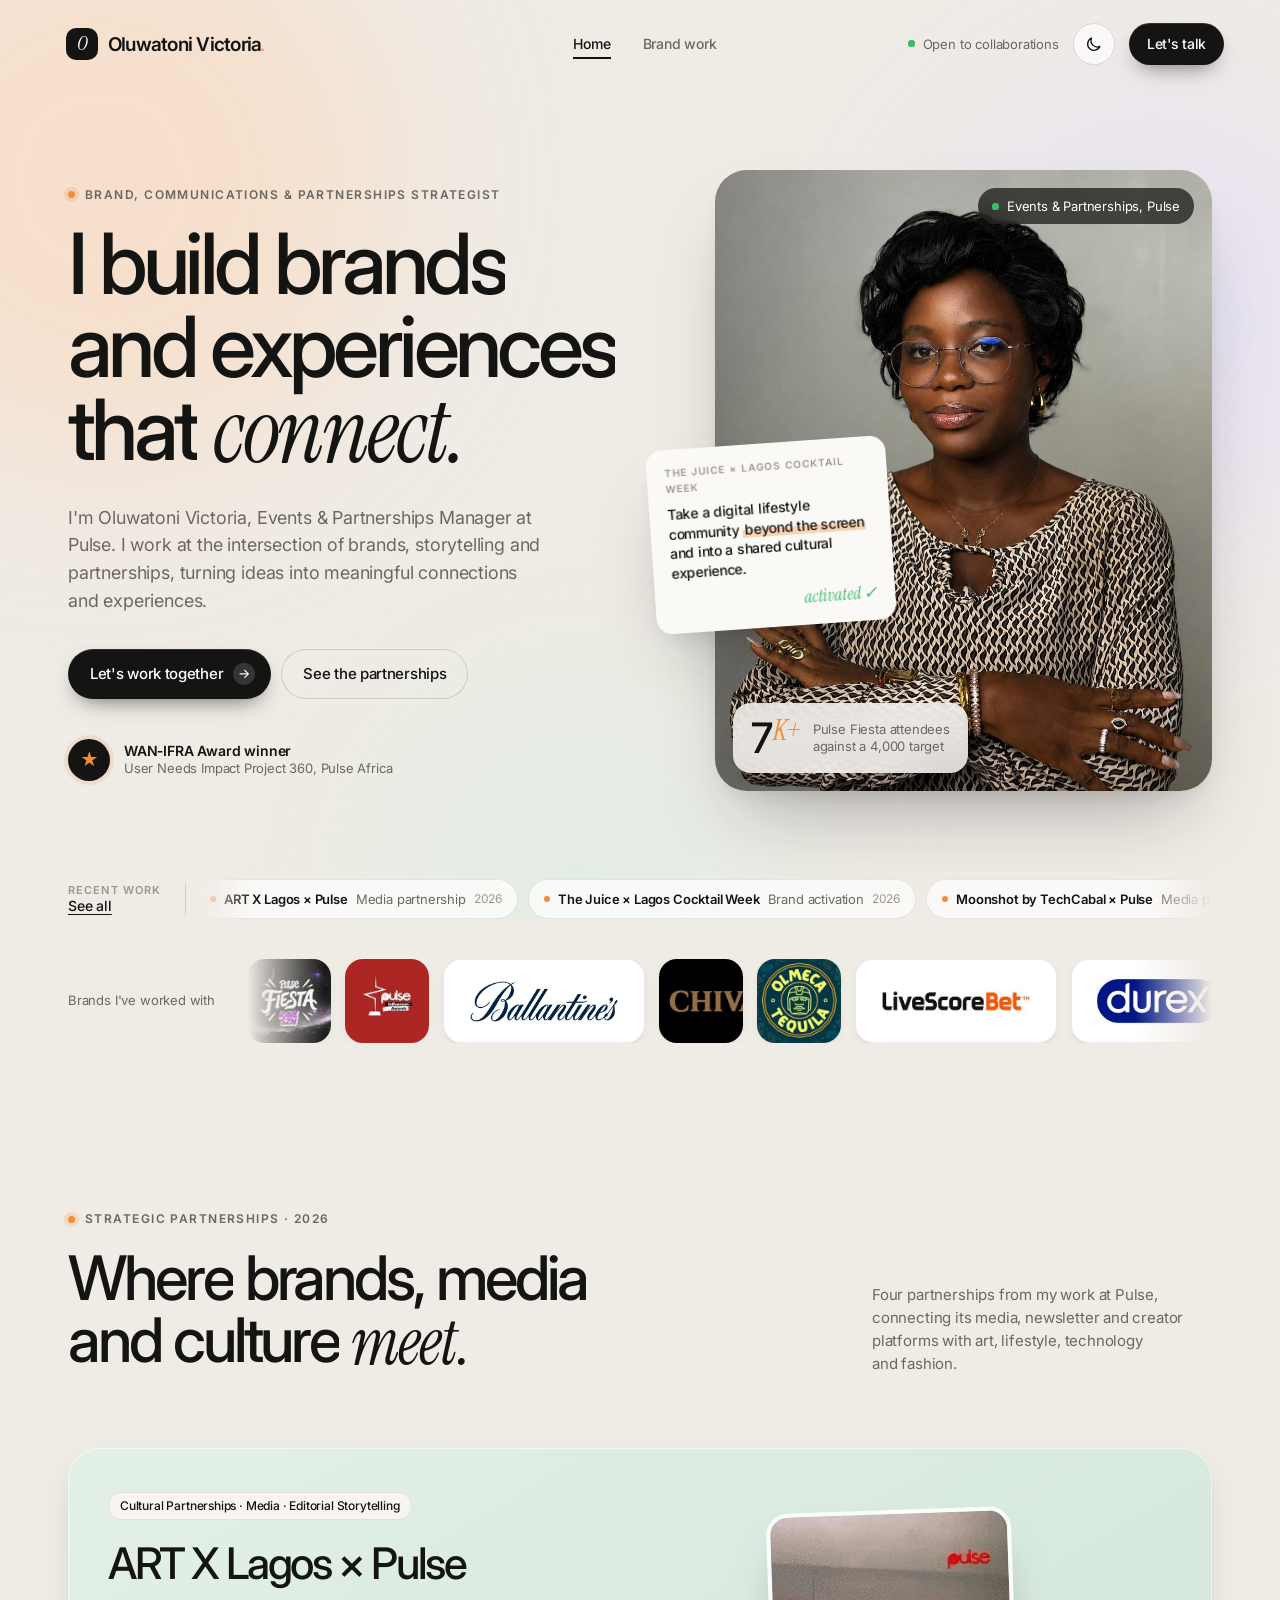
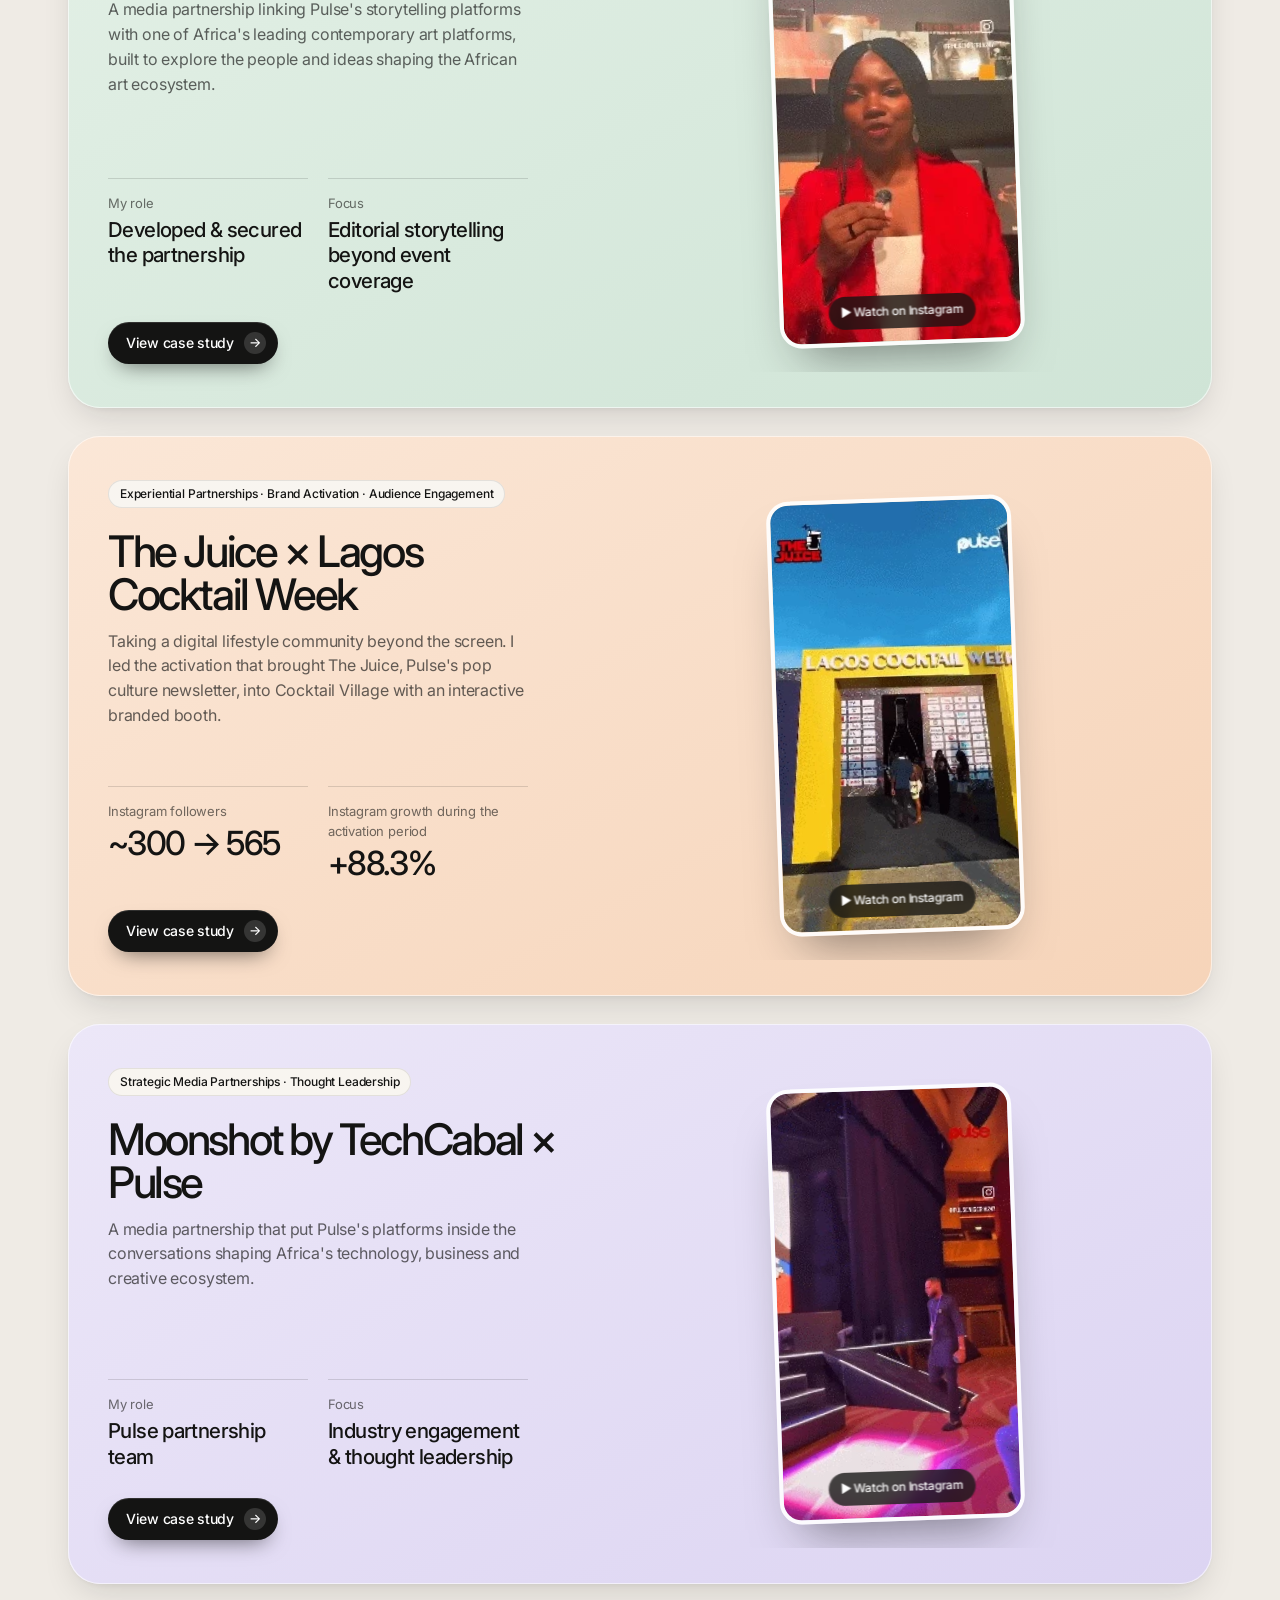
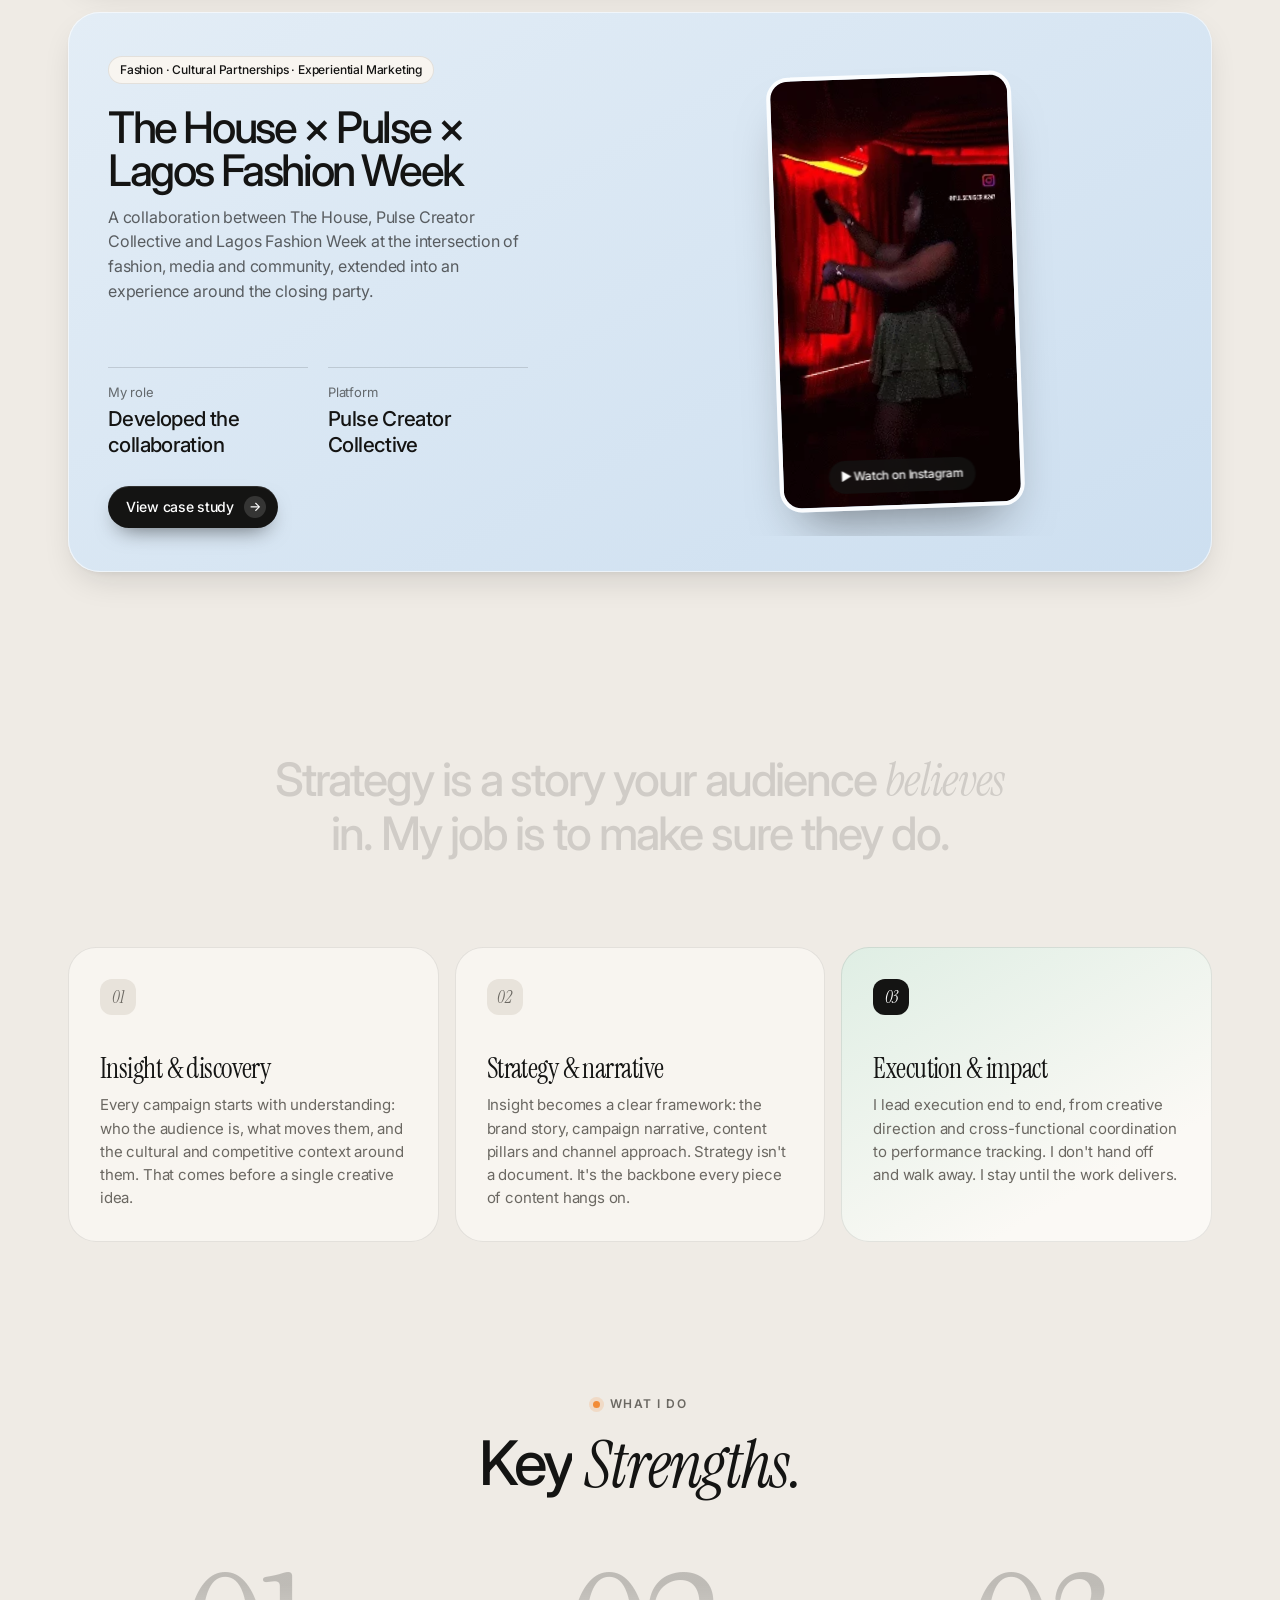
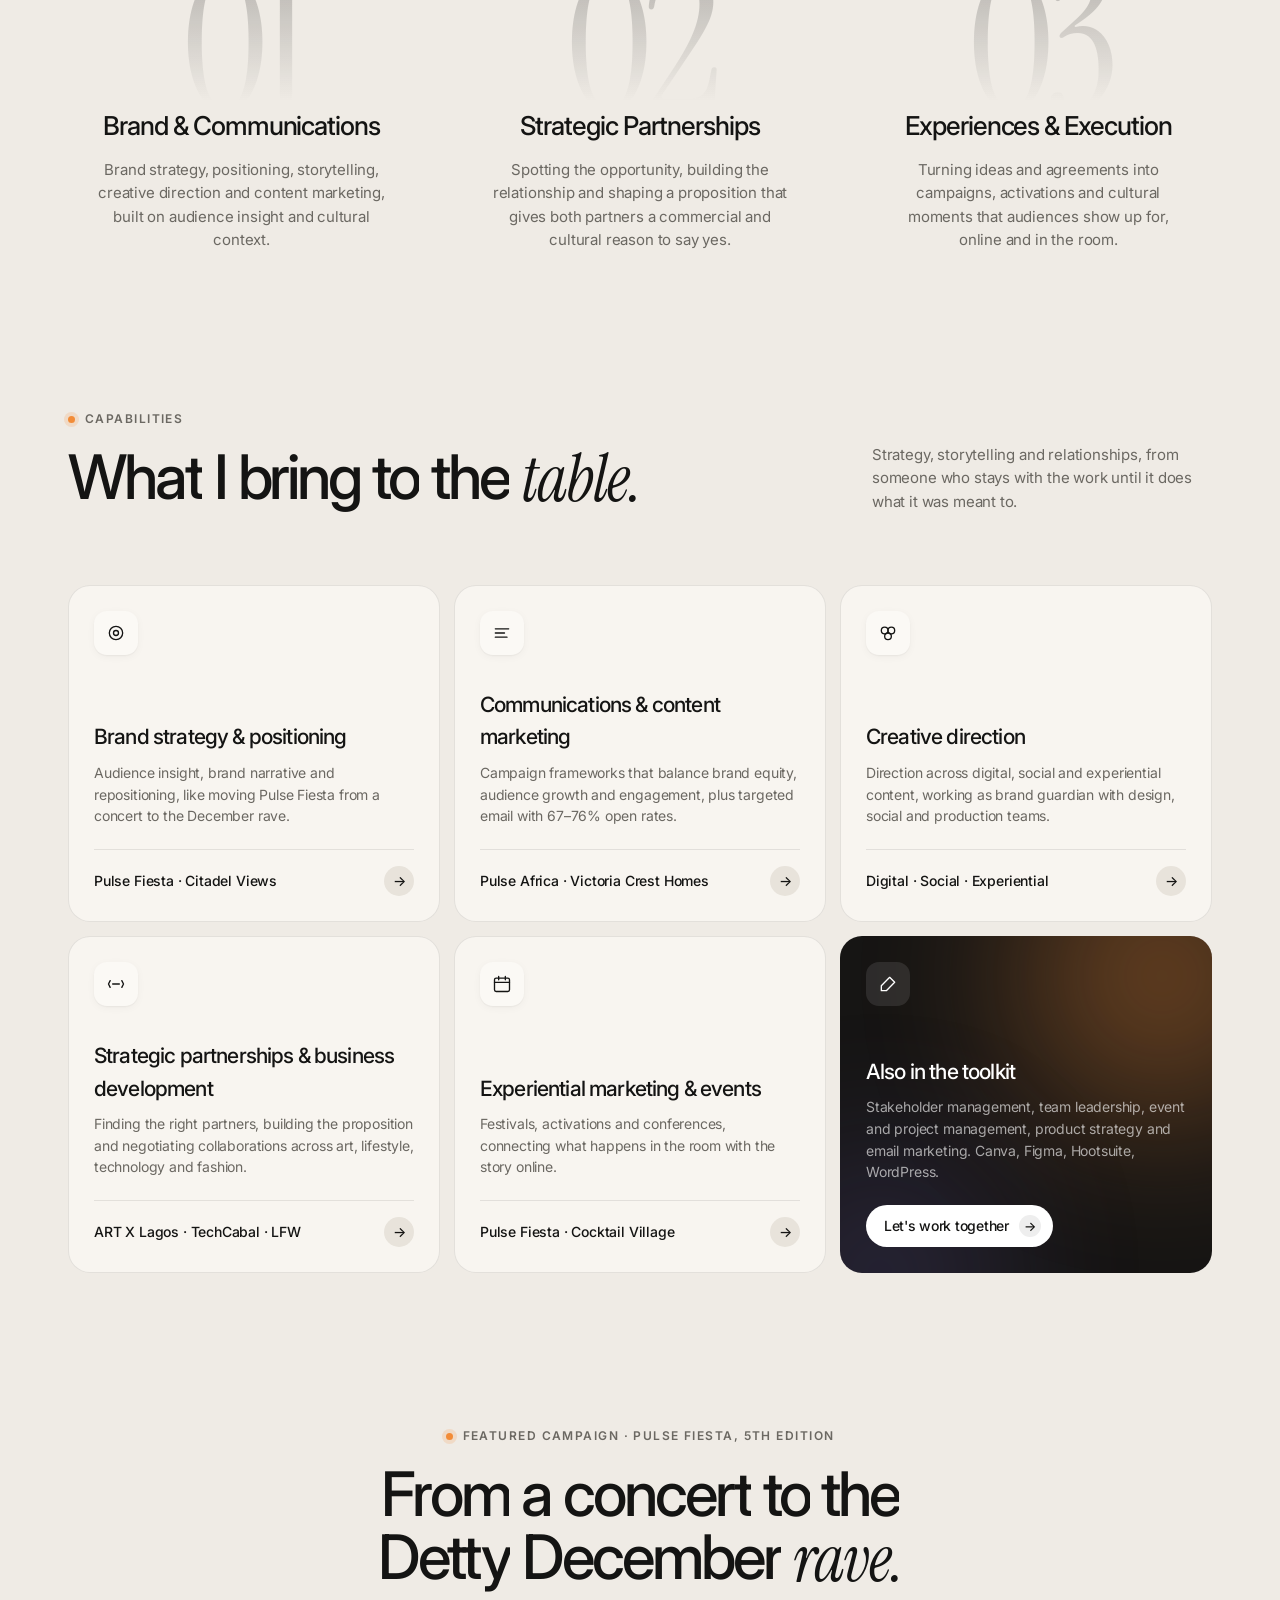
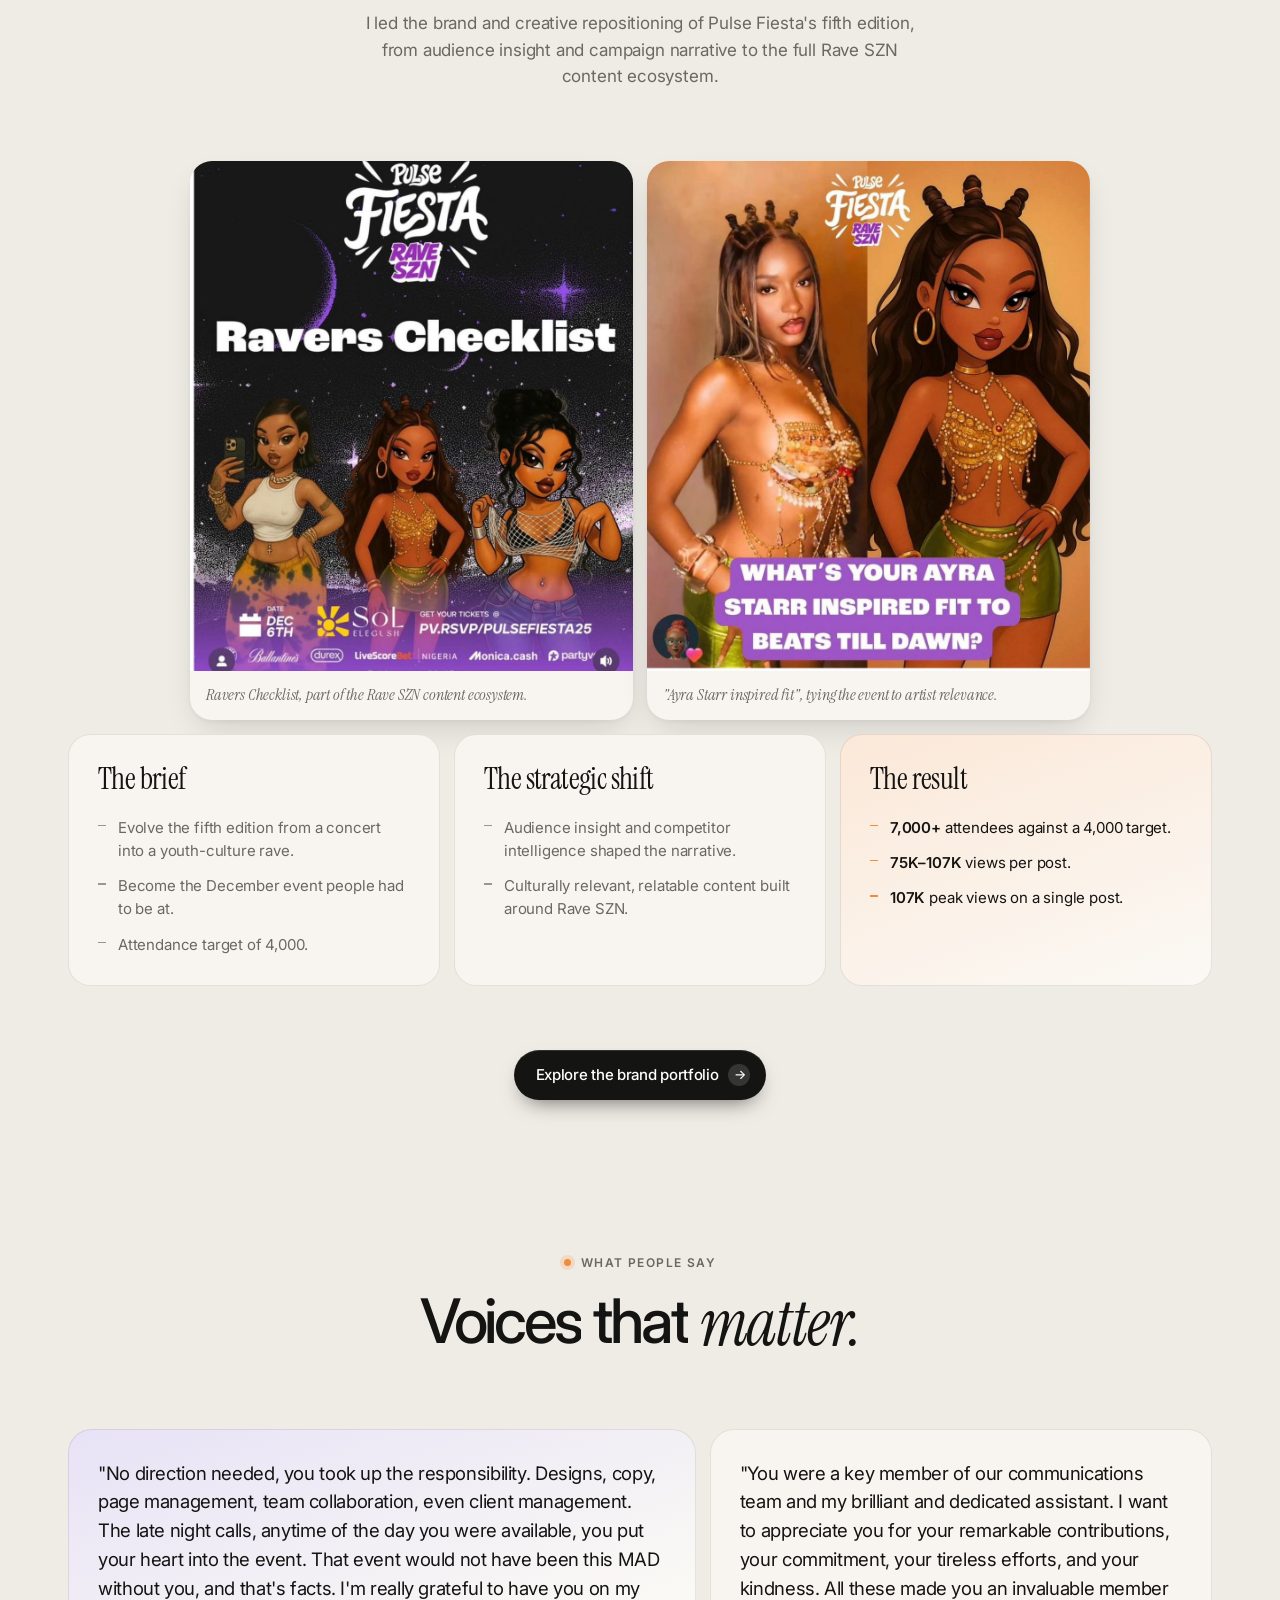
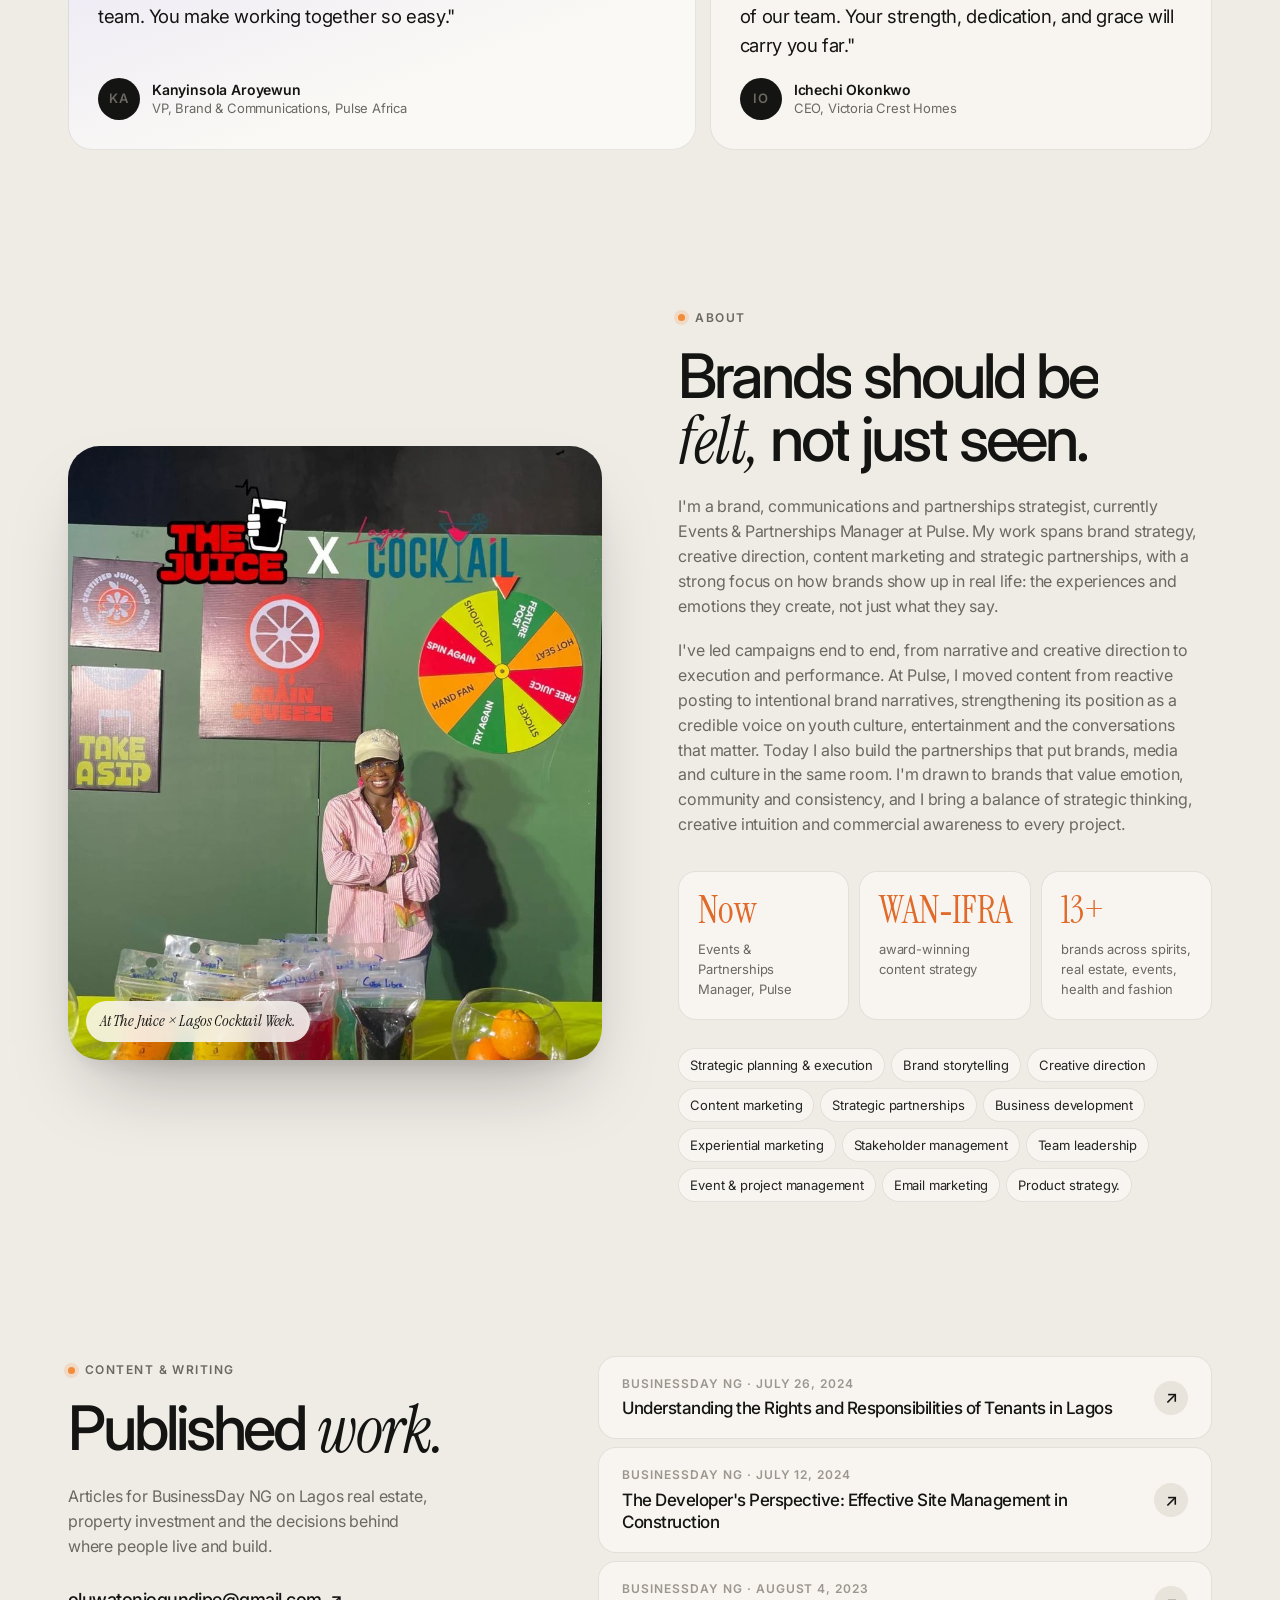
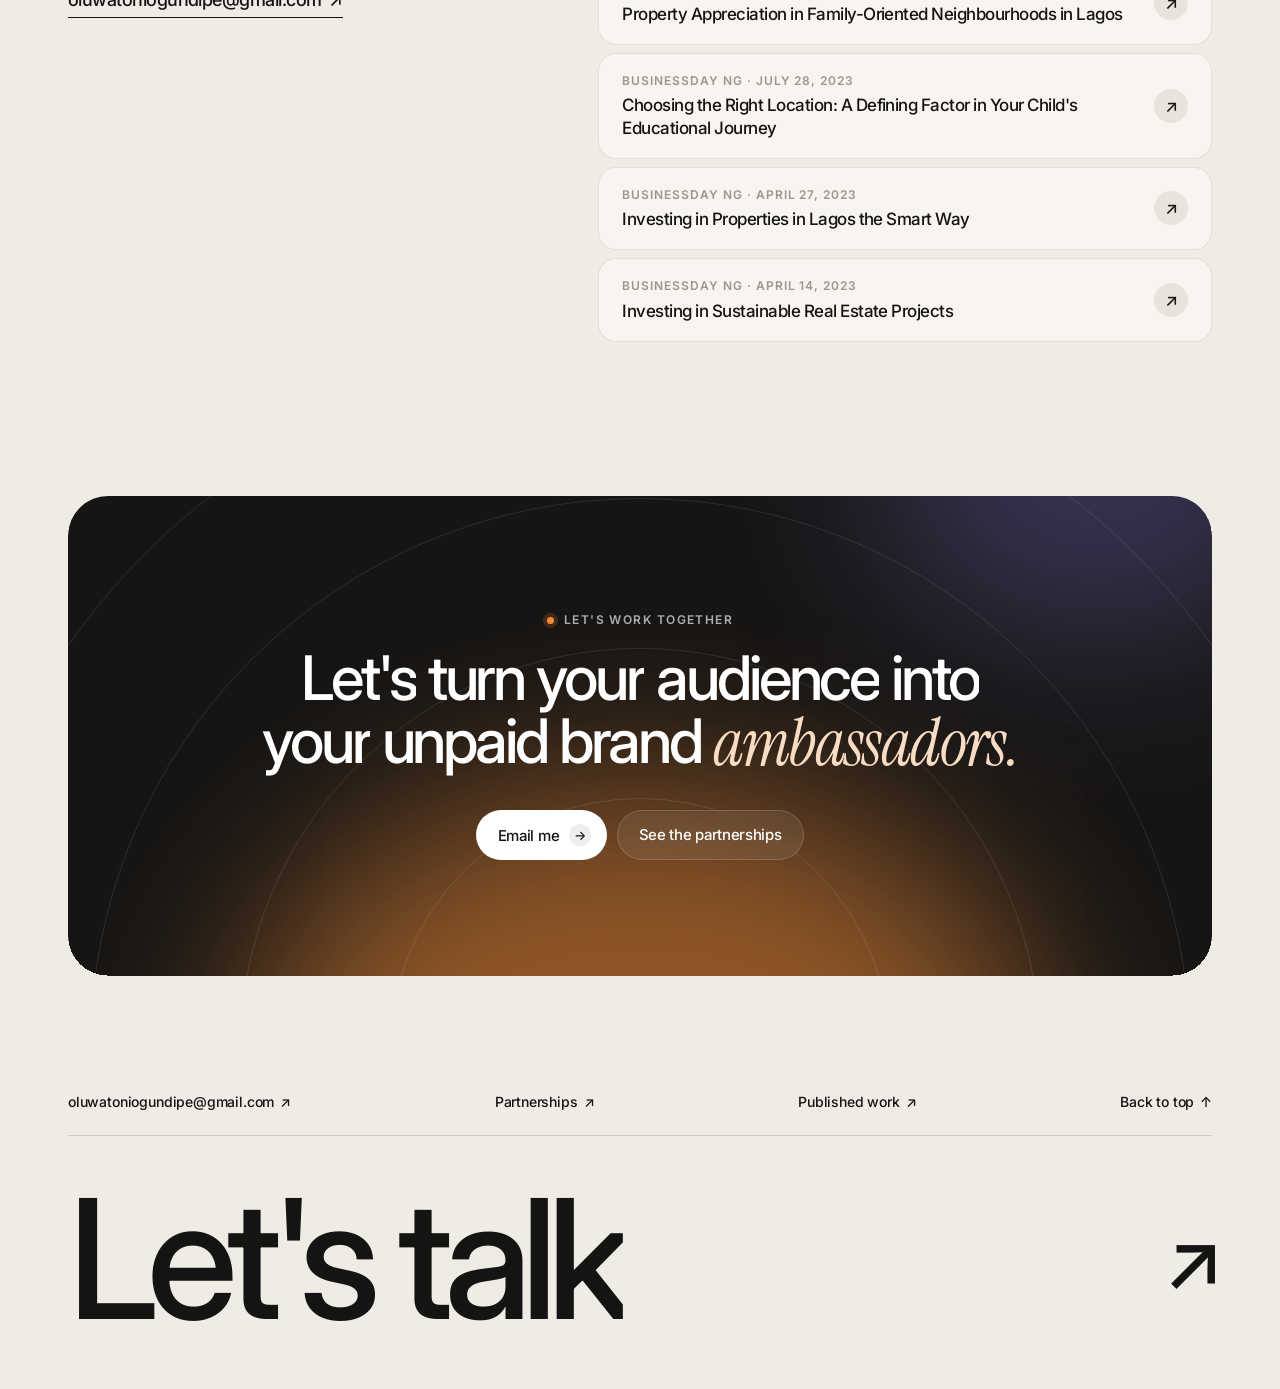
==== commit bebbc42c: "Simplify navigation to Home and Brand work pages The nav and mobile menu now link only to the two pa" ====
--- a/index.html
+++ b/index.html
@@ -32,11 +32,8 @@
         <span class="logo__word">Oluwatoni Victoria<em>.</em></span>
       </a>
       <nav class="nav__links" aria-label="Primary">
-        <a href="#partnerships">Partnerships</a>
+        <a href="index.html" class="is-active" aria-current="page">Home</a>
         <a href="brand-work.html">Brand work</a>
-        <a href="#approach">Approach</a>
-        <a href="#about">About</a>
-        <a href="#writing">Writing</a>
       </nav>
       <div class="nav__right">
         <span class="status"><i class="pulse"></i>Open to collaborations</span>
@@ -50,7 +47,7 @@
     </div>
   </header>
   <div class="sheet" aria-hidden="true">
-    <a href="#partnerships">Partnerships</a><a href="brand-work.html">Brand work</a><a href="#approach">Approach</a><a href="#about">About</a><a href="#writing">Writing</a>
+    <a href="index.html">Home</a><a href="brand-work.html">Brand work</a>
     <a href="#contact" class="btn btn--dark">Let's work together</a>
   </div>
 
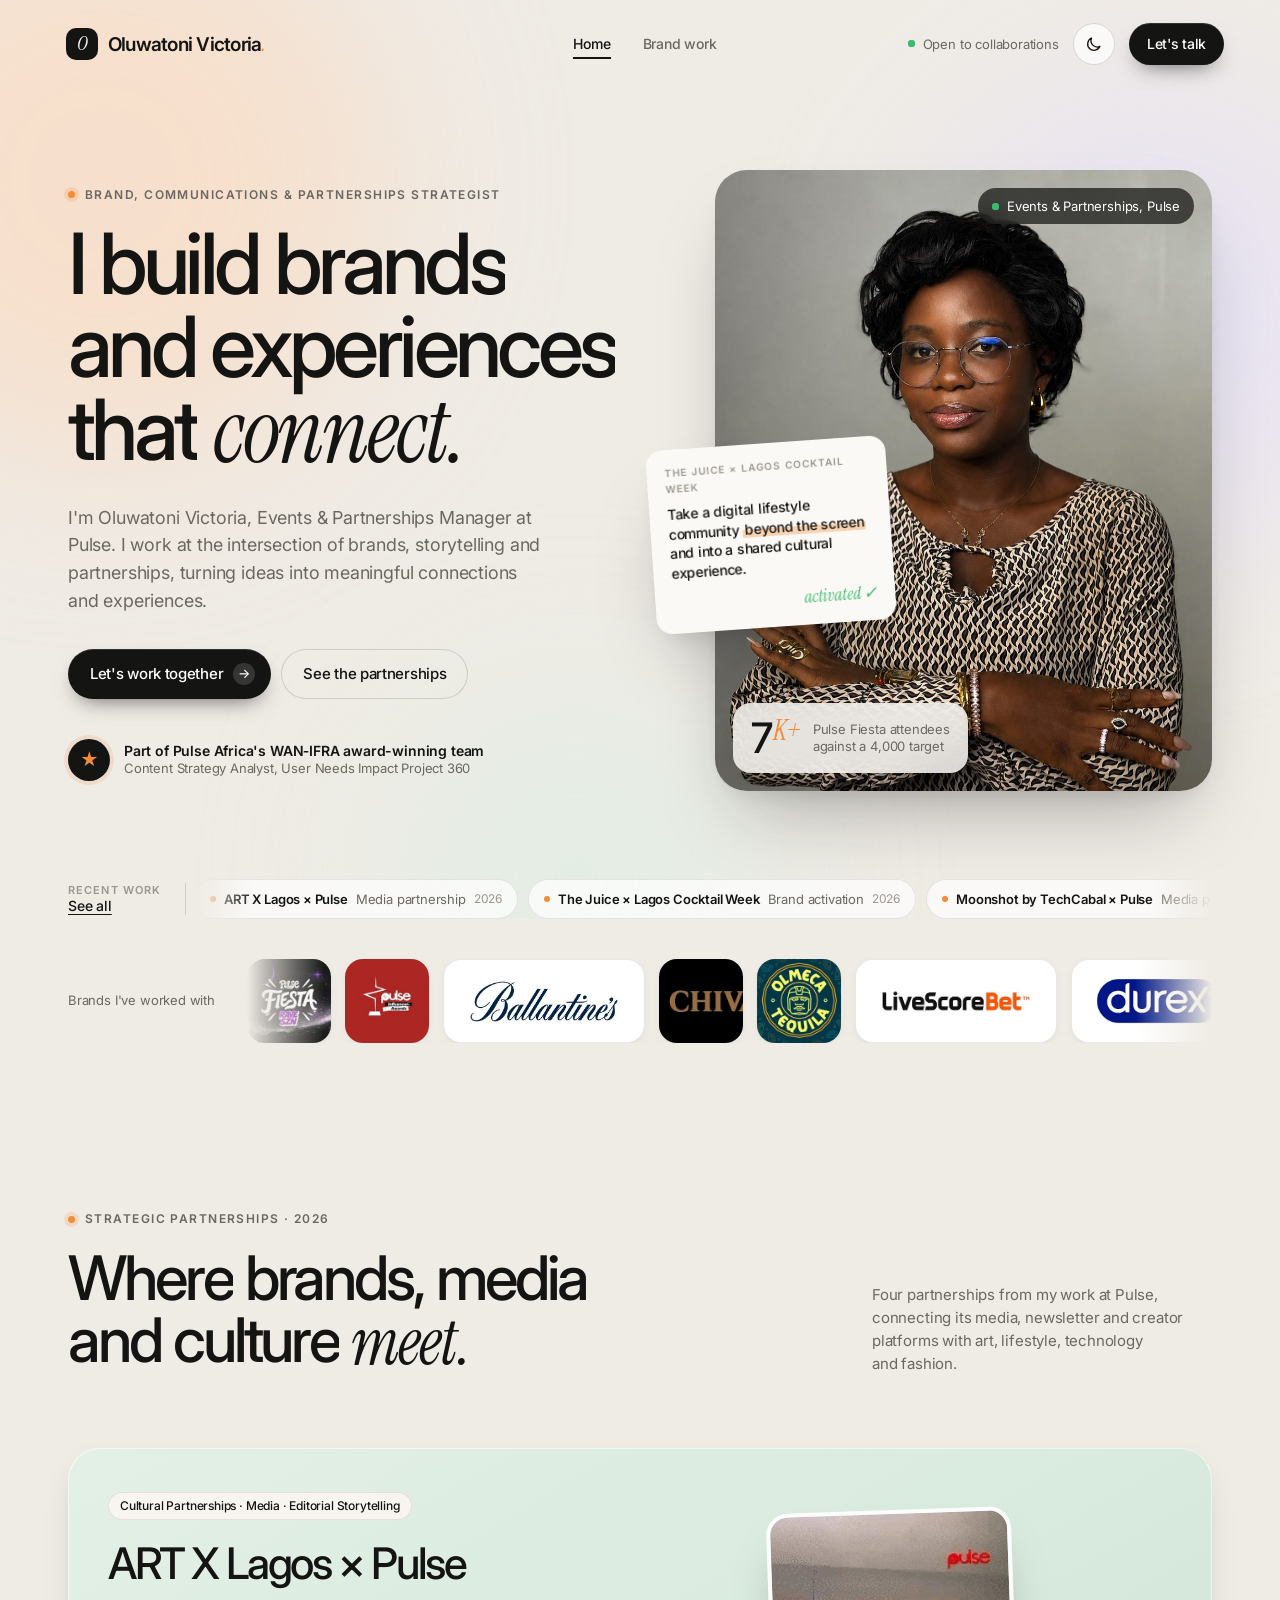
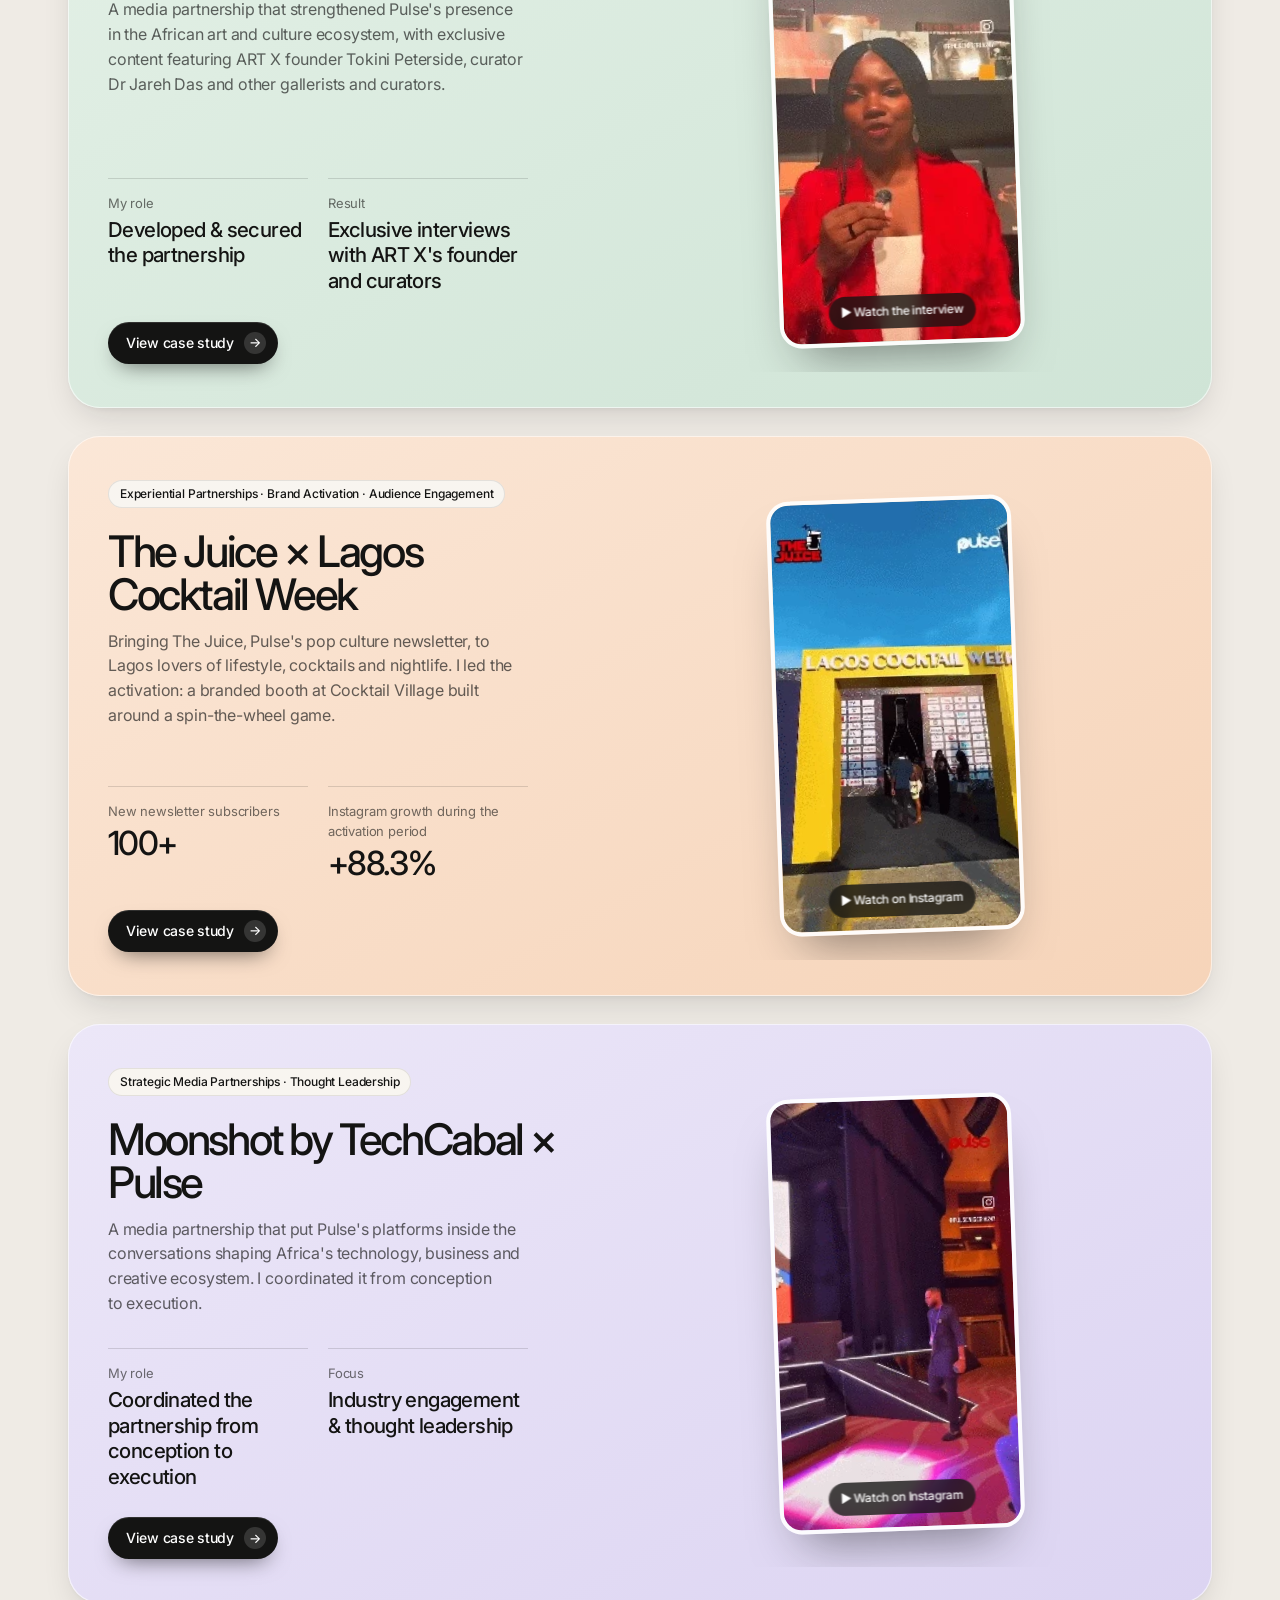
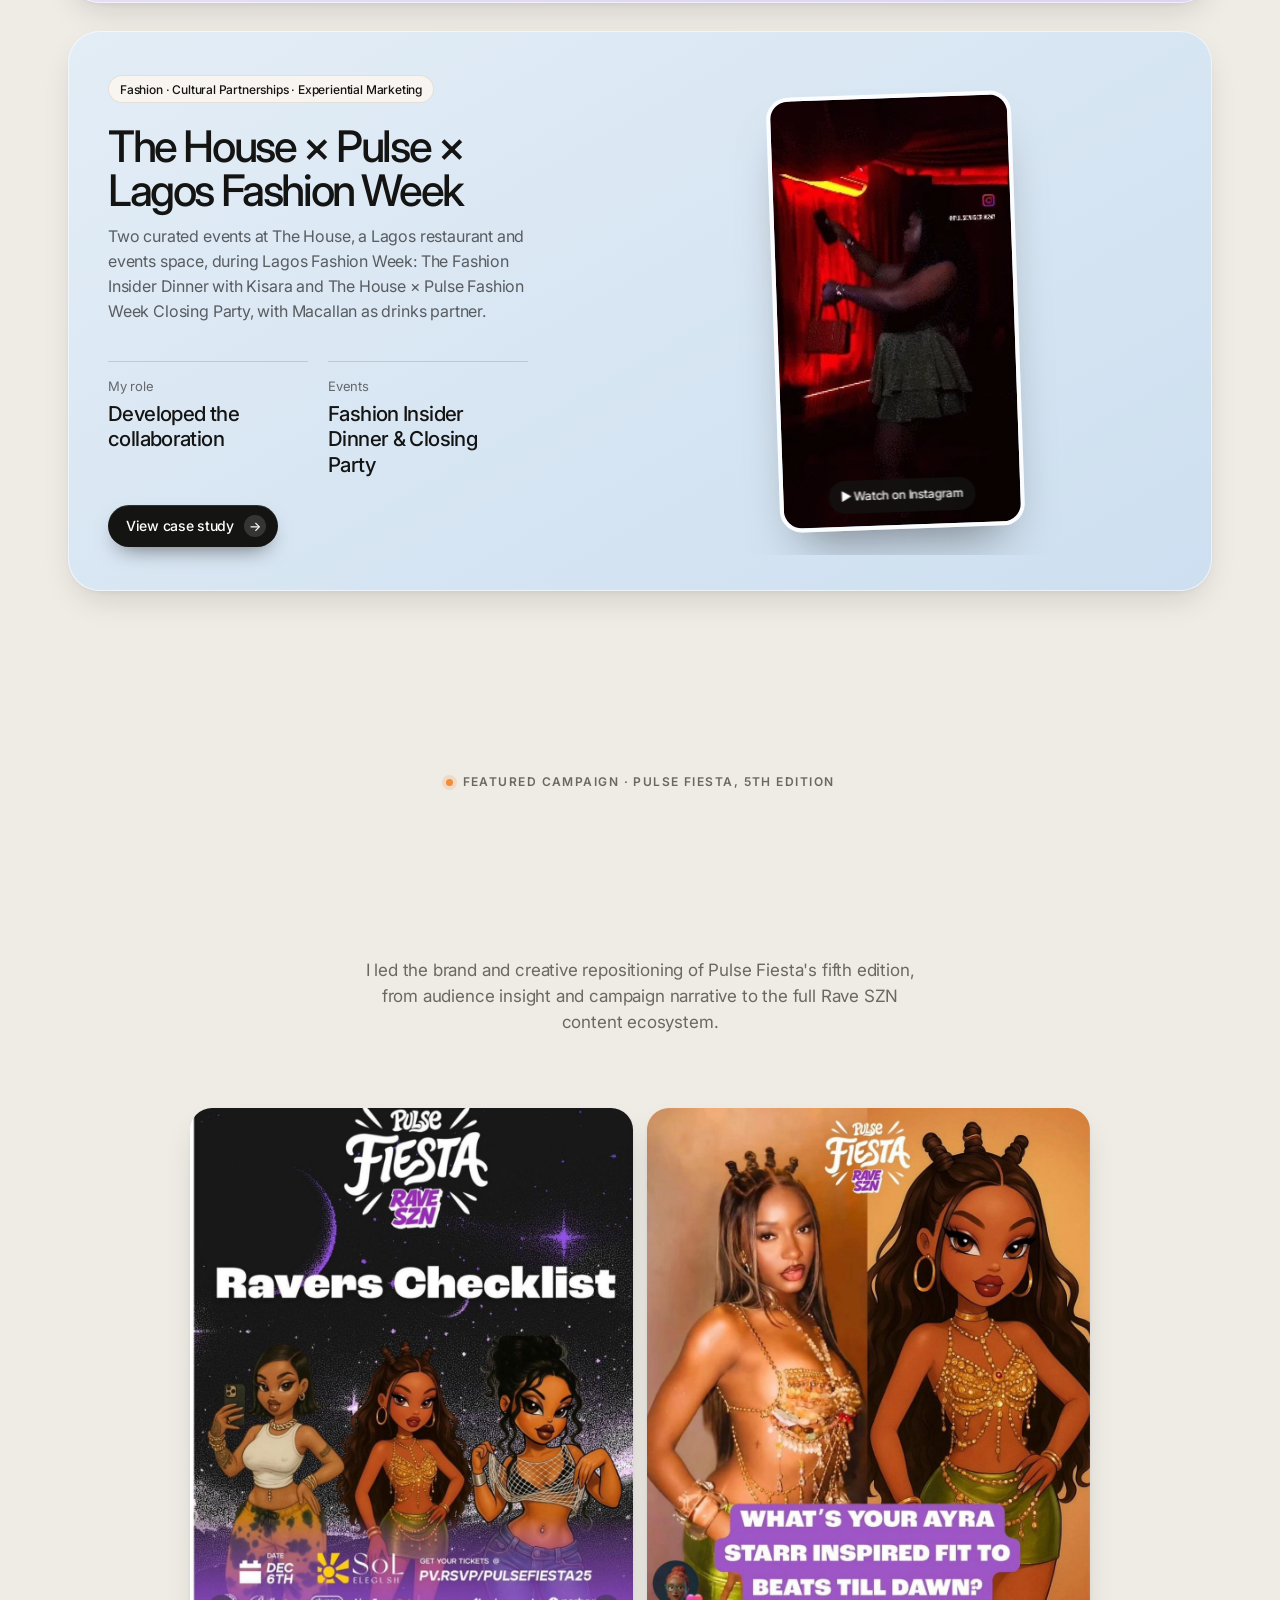
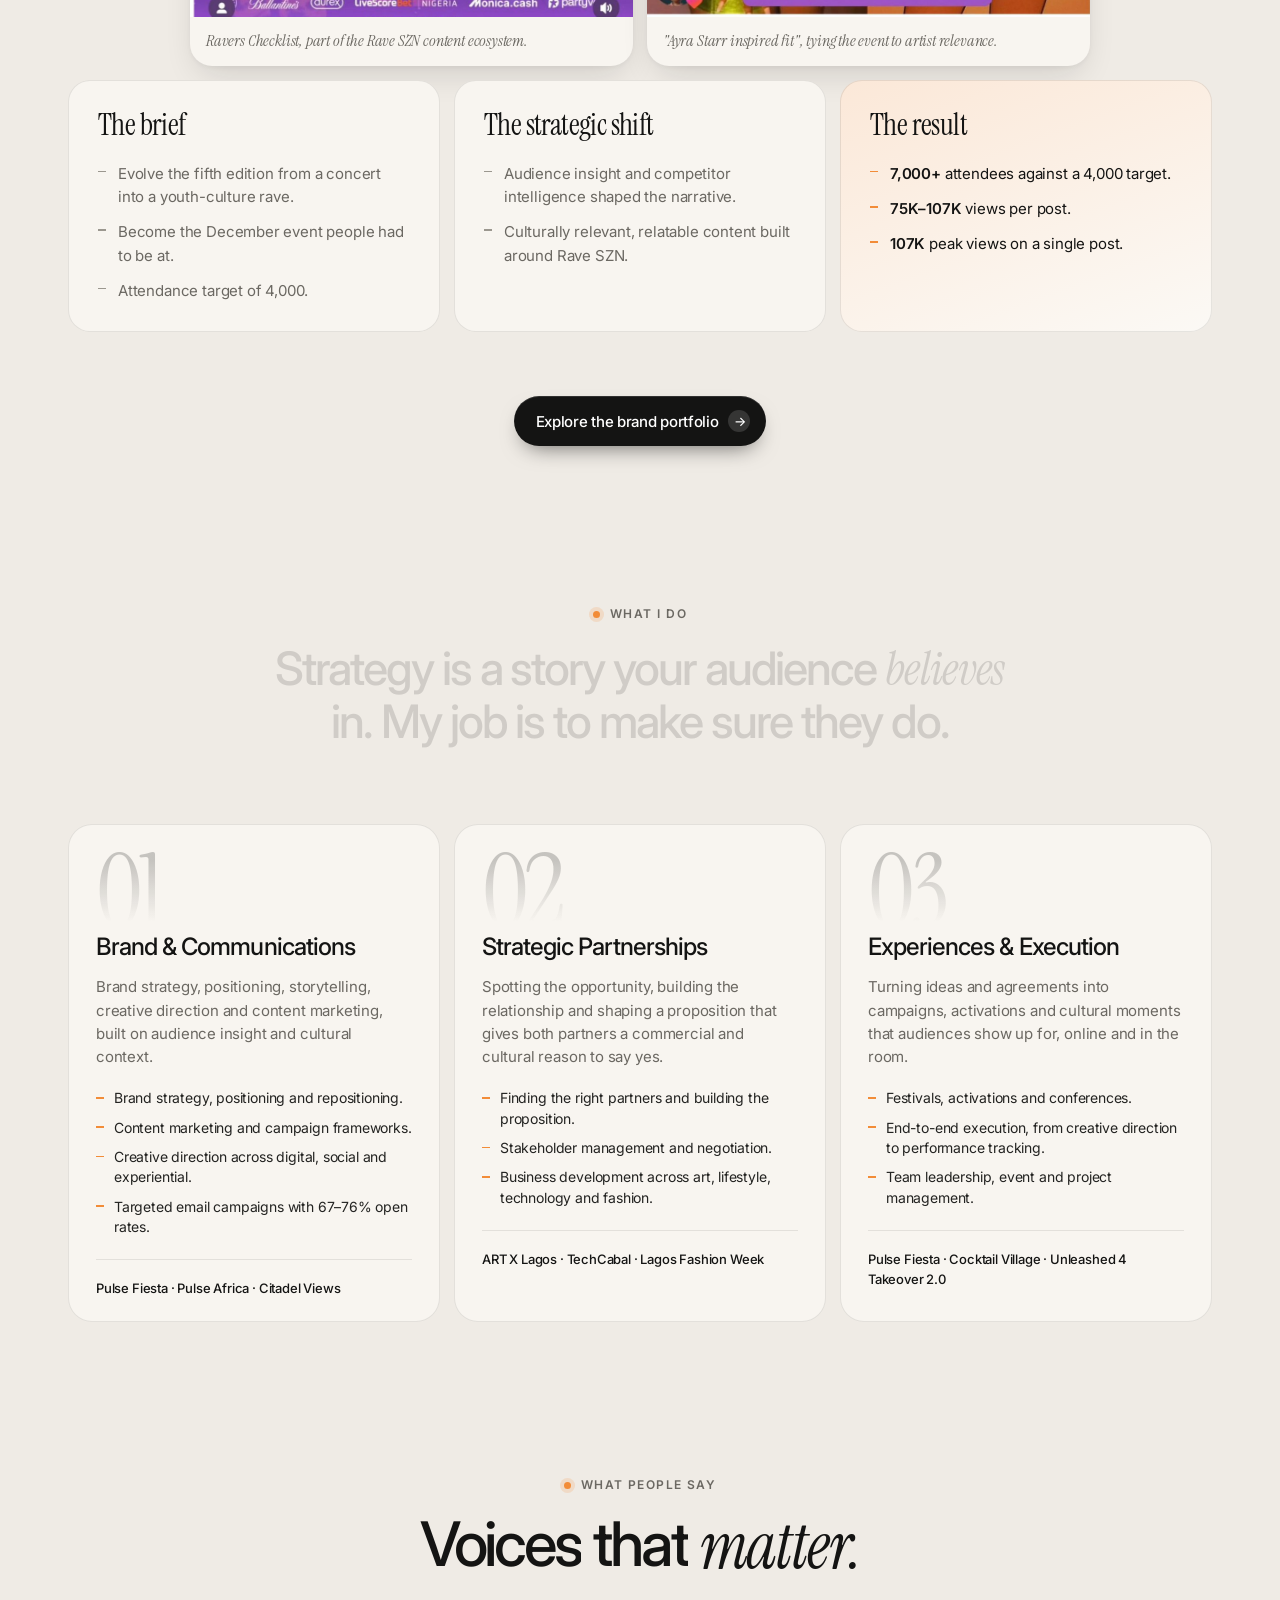
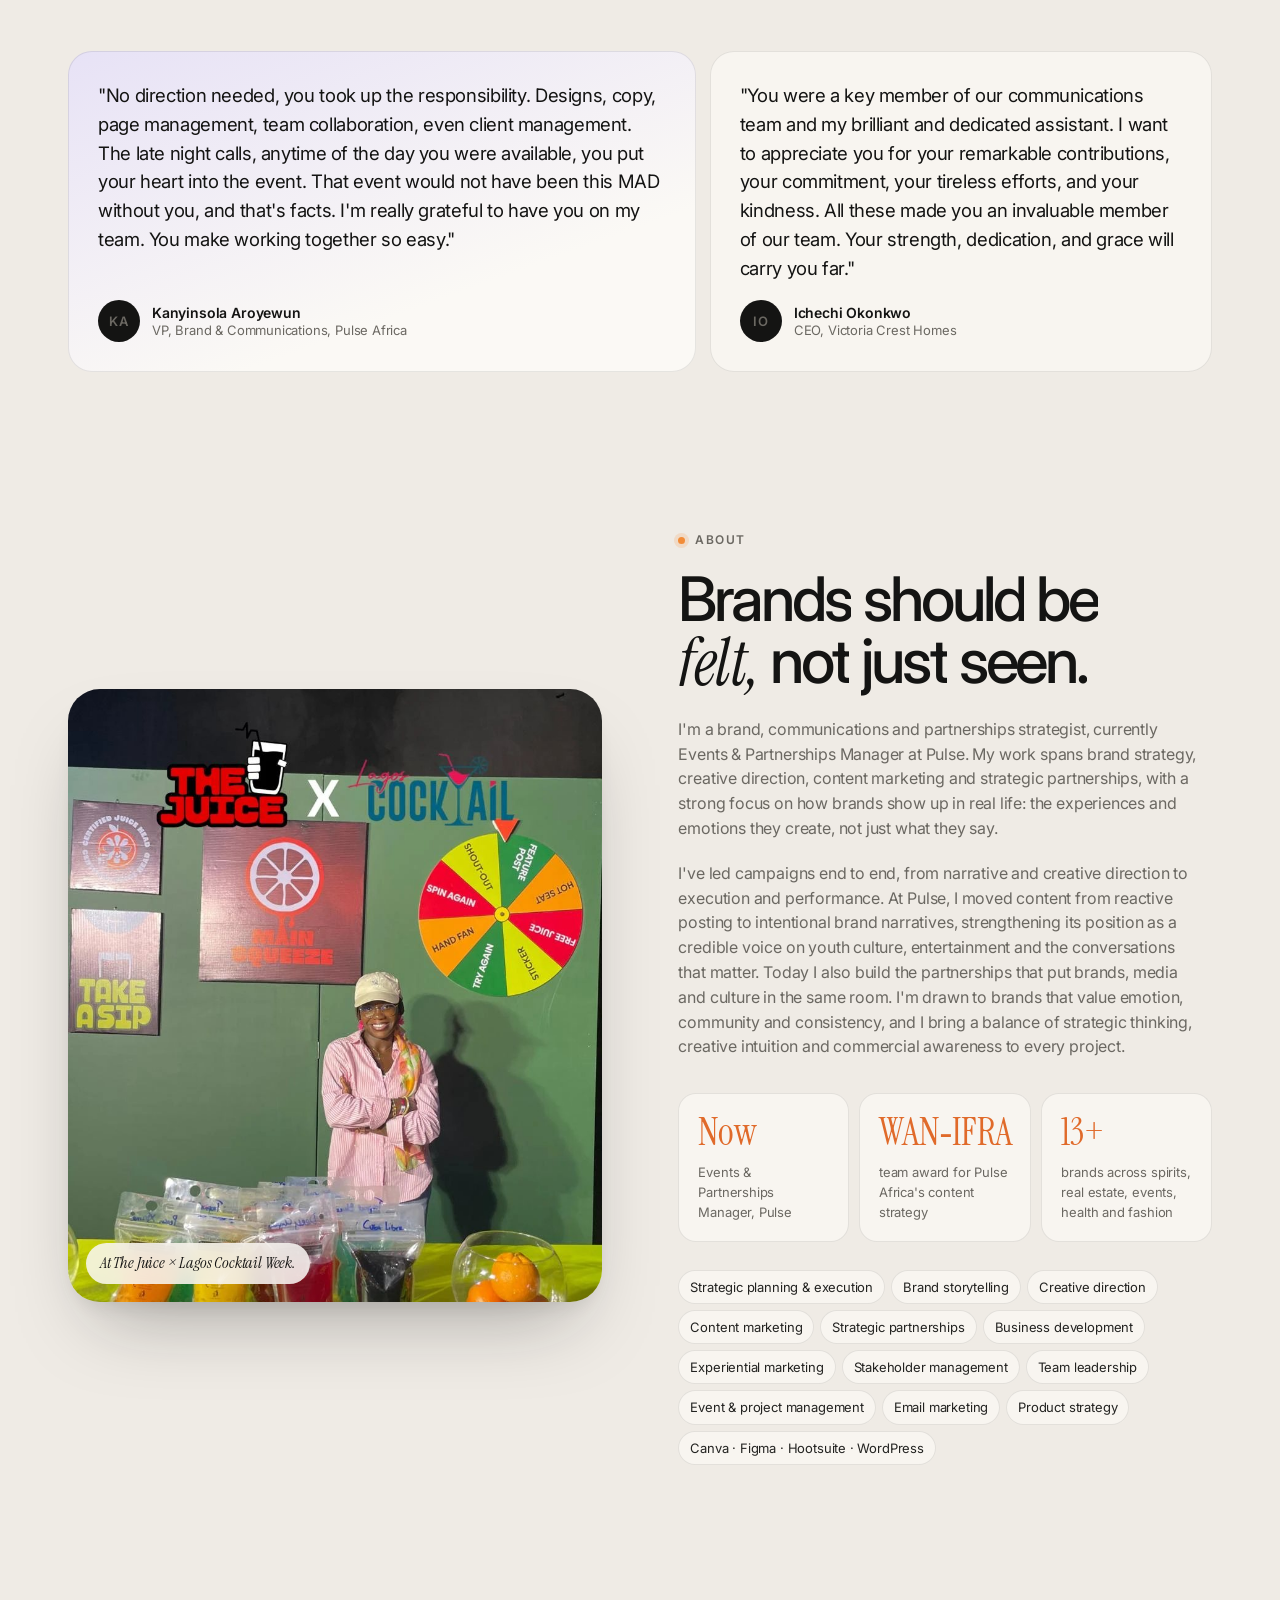
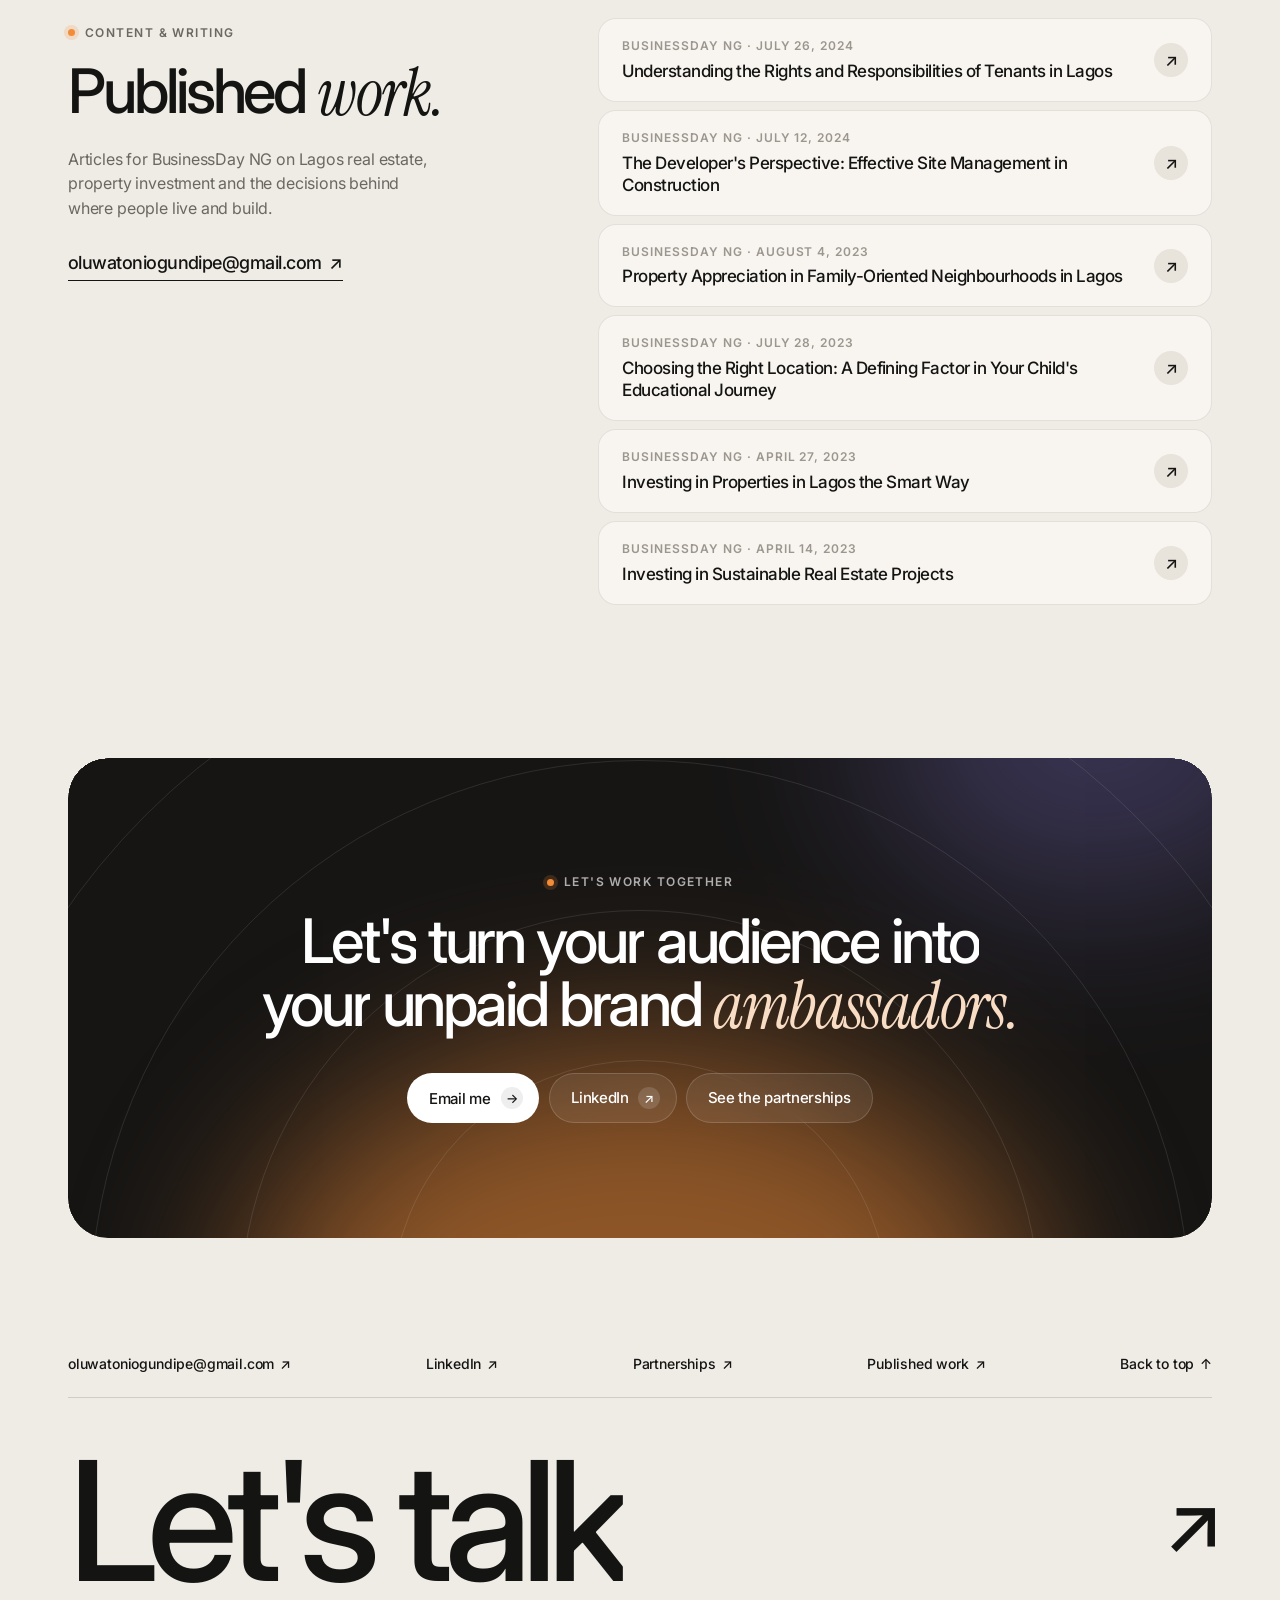
==== commit 48302a4c: "Fill case studies with new facts; merge What I do; fix keyboard menu - ART X: goal and exclusive con" ====
--- a/index.html
+++ b/index.html
@@ -46,7 +46,7 @@
       <button class="nav__burger" aria-label="Open menu" aria-expanded="false"><span></span><span></span></button>
     </div>
   </header>
-  <div class="sheet" aria-hidden="true">
+  <div class="sheet" aria-hidden="true" inert>
     <a href="index.html">Home</a><a href="brand-work.html">Brand work</a>
     <a href="#contact" class="btn btn--dark">Let's work together</a>
   </div>
@@ -69,8 +69,8 @@
           <div class="proof" data-fade data-d="4">
             <span class="proof__badge" aria-hidden="true">★</span>
             <div class="proof__text">
-              <b>WAN‑IFRA Award winner</b>
-              <small>User Needs Impact Project 360, Pulse Africa</small>
+              <b>Part of Pulse Africa's WAN‑IFRA award-winning team</b>
+              <small>Content Strategy Analyst, User Needs Impact Project 360</small>
             </div>
           </div>
         </div>
@@ -148,15 +148,15 @@
             <div class="proj__copy">
               <span class="chip">Cultural Partnerships · Media · Editorial Storytelling</span>
               <h3>ART X Lagos × Pulse</h3>
-              <p>A media partnership linking Pulse's storytelling platforms with one of Africa's leading contemporary art platforms, built to explore the people and ideas shaping the African art ecosystem.</p>
+              <p>A media partnership that strengthened Pulse's presence in the African art and culture ecosystem, with exclusive content featuring ART X founder Tokini Peterside, curator Dr Jareh Das and other gallerists and curators.</p>
               <div class="proj__stats proj__stats--text">
                 <div><small>My role</small><strong>Developed &amp; secured the partnership</strong></div>
-                <div><small>Focus</small><strong>Editorial storytelling beyond event coverage</strong></div>
+                <div><small>Result</small><strong>Exclusive interviews with ART X's founder and curators</strong></div>
               </div>
               <a href="partnerships/art-x-lagos.html" class="btn btn--dark btn--sm">View case study <span class="btn__arrow">→</span></a>
             </div>
             <figure class="proj__media ph ph--sage ph--reel">
-              <a class="reel reel--link" href="https://www.instagram.com/reels/Dfb-gXpiNJj/" target="_blank" rel="noopener" aria-label="Watch the ART X Lagos × Pulse reel on Instagram"><img src="assets/reels/art-x-lagos.webp" alt="Pulse at ART X Lagos" loading="lazy" /><span class="reel__play" aria-hidden="true">▶ Watch on Instagram</span></a>
+              <a class="reel reel--link" href="https://www.instagram.com/reels/Dfb-gXpiNJj/" target="_blank" rel="noopener" aria-label="Watch Pulse's exclusive interview with ART X Lagos founder Tokini Peterside on Instagram"><img src="assets/reels/art-x-lagos.webp" alt="Exclusive Pulse interview with Tokini Peterside, Founder of ART X Lagos" loading="lazy" /><span class="reel__play" aria-hidden="true">▶ Watch the interview</span></a>
             </figure>
           </article>
 
@@ -164,9 +164,9 @@
             <div class="proj__copy">
               <span class="chip">Experiential Partnerships · Brand Activation · Audience Engagement</span>
               <h3>The Juice × Lagos Cocktail Week</h3>
-              <p>Taking a digital lifestyle community beyond the screen. I led the activation that brought The Juice, Pulse's pop culture newsletter, into Cocktail Village with an interactive branded booth.</p>
+              <p>Bringing The Juice, Pulse's pop culture newsletter, to Lagos lovers of lifestyle, cocktails and nightlife. I led the activation: a branded booth at Cocktail Village built around a spin-the-wheel game.</p>
               <div class="proj__stats proj__stats--mid">
-                <div><small>Instagram followers</small><strong>~300 → 565</strong></div>
+                <div><small>New newsletter subscribers</small><strong>100+</strong></div>
                 <div><small>Instagram growth during the activation period</small><strong>+88.3%</strong></div>
               </div>
               <a href="partnerships/the-juice-lagos-cocktail-week.html" class="btn btn--dark btn--sm">View case study <span class="btn__arrow">→</span></a>
@@ -180,9 +180,9 @@
             <div class="proj__copy">
               <span class="chip">Strategic Media Partnerships · Thought Leadership</span>
               <h3>Moonshot by TechCabal × Pulse</h3>
-              <p>A media partnership that put Pulse's platforms inside the conversations shaping Africa's technology, business and creative ecosystem.</p>
+              <p>A media partnership that put Pulse's platforms inside the conversations shaping Africa's technology, business and creative ecosystem. I coordinated it from conception to execution.</p>
               <div class="proj__stats proj__stats--text">
-                <div><small>My role</small><strong>Pulse partnership team</strong></div>
+                <div><small>My role</small><strong>Coordinated the partnership from conception to execution</strong></div>
                 <div><small>Focus</small><strong>Industry engagement &amp; thought leadership</strong></div>
               </div>
               <a href="partnerships/moonshot-techcabal.html" class="btn btn--dark btn--sm">View case study <span class="btn__arrow">→</span></a>
@@ -196,10 +196,10 @@
             <div class="proj__copy">
               <span class="chip">Fashion · Cultural Partnerships · Experiential Marketing</span>
               <h3>The House × Pulse × Lagos Fashion Week</h3>
-              <p>A collaboration between The House, Pulse Creator Collective and Lagos Fashion Week at the intersection of fashion, media and community, extended into an experience around the closing party.</p>
+              <p>Two curated events at The House, a Lagos restaurant and events space, during Lagos Fashion Week: The Fashion Insider Dinner with Kisara and The House × Pulse Fashion Week Closing Party, with Macallan as drinks partner.</p>
               <div class="proj__stats proj__stats--text">
                 <div><small>My role</small><strong>Developed the collaboration</strong></div>
-                <div><small>Platform</small><strong>Pulse Creator Collective</strong></div>
+                <div><small>Events</small><strong>Fashion Insider Dinner &amp; Closing Party</strong></div>
               </div>
               <a href="partnerships/the-house-lagos-fashion-week.html" class="btn btn--dark btn--sm">View case study <span class="btn__arrow">→</span></a>
             </div>
@@ -207,107 +207,6 @@
               <a class="reel reel--link" href="https://www.instagram.com/reel/DfPiA_5CC0R/?cnvx=MW5rcGczYTM2Yzc5bQ==" target="_blank" rel="noopener" aria-label="Watch The House × Pulse × Lagos Fashion Week reel on Instagram"><img src="assets/reels/the-house-lagos-fashion-week.webp" alt="The House × Pulse Lagos Fashion Week closing party" loading="lazy" /><span class="reel__play" aria-hidden="true">▶ Watch on Instagram</span></a>
             </figure>
           </article>
-        </div>
-      </div>
-    </section>
-
-    <!-- ================= POINT OF VIEW + APPROACH ================= -->
-    <section class="problem section wrap" id="approach">
-      <p class="statement" data-highlight>
-        Strategy is a story your audience <em>believes</em> in. My job is to make sure they do.
-      </p>
-      <div class="pf pf--3">
-        <article class="pf__card" data-fade>
-          <span class="pf__icon">01</span>
-          <h3>Insight &amp; discovery</h3>
-          <p>Every campaign starts with understanding: who the audience is, what moves them, and the cultural and competitive context around them. That comes before a single creative idea.</p>
-        </article>
-        <article class="pf__card" data-fade data-d="1">
-          <span class="pf__icon">02</span>
-          <h3>Strategy &amp; narrative</h3>
-          <p>Insight becomes a clear framework: the brand story, campaign narrative, content pillars and channel approach. Strategy isn't a document. It's the backbone every piece of content hangs on.</p>
-        </article>
-        <article class="pf__card pf__card--fix" data-fade data-d="2">
-          <span class="pf__icon">03</span>
-          <h3>Execution &amp; impact</h3>
-          <p>I lead execution end to end, from creative direction and cross-functional coordination to performance tracking. I don't hand off and walk away. I stay until the work delivers.</p>
-        </article>
-      </div>
-    </section>
-
-    <!-- ================= THREE STRENGTHS ================= -->
-    <section class="framework section wrap" id="expertise">
-      <header class="sh sh--c">
-        <p class="eyebrow">What I do</p>
-        <h2 class="h2" data-split>Key <em>Strengths.</em></h2>
-      </header>
-      <div class="layers">
-        <article class="layer" data-fade>
-          <span class="numeral">01</span>
-          <h3>Brand &amp; Communications</h3>
-          <p>Brand strategy, positioning, storytelling, creative direction and content marketing, built on audience insight and cultural context.</p>
-        </article>
-        <article class="layer" data-fade data-d="1">
-          <span class="numeral">02</span>
-          <h3>Strategic Partnerships</h3>
-          <p>Spotting the opportunity, building the relationship and shaping a proposition that gives both partners a commercial and cultural reason to say yes.</p>
-        </article>
-        <article class="layer" data-fade data-d="2">
-          <span class="numeral">03</span>
-          <h3>Experiences &amp; Execution</h3>
-          <p>Turning ideas and agreements into campaigns, activations and cultural moments that audiences show up for, online and in the room.</p>
-        </article>
-      </div>
-    </section>
-
-
-
-    <!-- ================= CAPABILITIES ================= -->
-    <section class="services section wrap" id="capabilities">
-      <header class="sh sh--split">
-        <div>
-          <p class="eyebrow">Capabilities</p>
-          <h2 class="h2" data-split>What I bring to the <em>table.</em></h2>
-        </div>
-        <p class="sh__aside">Strategy, storytelling and relationships, from someone who stays with the work until it does what it was meant to.</p>
-      </header>
-      <div class="svc-grid">
-        <a href="#brand-work" class="svc" data-fade>
-          <span class="svc__icon"><svg viewBox="0 0 24 24"><circle cx="12" cy="12" r="8"/><circle cx="12" cy="12" r="3"/></svg></span>
-          <h3>Brand strategy &amp; positioning</h3>
-          <p>Audience insight, brand narrative and repositioning, like moving Pulse Fiesta from a concert to the December rave.</p>
-          <footer><span>Pulse Fiesta · Citadel Views</span><i>→</i></footer>
-        </a>
-        <a href="#brand-work" class="svc" data-fade data-d="1">
-          <span class="svc__icon"><svg viewBox="0 0 24 24"><path d="M4 7h16M4 12h11M4 17h14"/></svg></span>
-          <h3>Communications &amp; content marketing</h3>
-          <p>Campaign frameworks that balance brand equity, audience growth and engagement, plus targeted email with 67–76% open rates.</p>
-          <footer><span>Pulse Africa · Victoria Crest Homes</span><i>→</i></footer>
-        </a>
-        <a href="#brand-work" class="svc" data-fade data-d="2">
-          <span class="svc__icon"><svg viewBox="0 0 24 24"><circle cx="8" cy="9" r="4"/><circle cx="16" cy="9" r="4"/><circle cx="12" cy="16" r="4"/></svg></span>
-          <h3>Creative direction</h3>
-          <p>Direction across digital, social and experiential content, working as brand guardian with design, social and production teams.</p>
-          <footer><span>Digital · Social · Experiential</span><i>→</i></footer>
-        </a>
-        <a href="#partnerships" class="svc" data-fade>
-          <span class="svc__icon"><svg viewBox="0 0 24 24"><path d="M8 12h8M5 8l-2 4 2 4M19 8l2 4-2 4"/></svg></span>
-          <h3>Strategic partnerships &amp; business development</h3>
-          <p>Finding the right partners, building the proposition and negotiating collaborations across art, lifestyle, technology and fashion.</p>
-          <footer><span>ART X Lagos · TechCabal · LFW</span><i>→</i></footer>
-        </a>
-        <a href="#partnerships" class="svc" data-fade data-d="1">
-          <span class="svc__icon"><svg viewBox="0 0 24 24"><rect x="3" y="5" width="18" height="16" rx="2"/><path d="M3 10h18M8 3v4M16 3v4"/></svg></span>
-          <h3>Experiential marketing &amp; events</h3>
-          <p>Festivals, activations and conferences, connecting what happens in the room with the story online.</p>
-          <footer><span>Pulse Fiesta · Cocktail Village</span><i>→</i></footer>
-        </a>
-        <div class="svc svc--dark" data-fade data-d="2">
-          <div class="glow glow--card" aria-hidden="true"><i></i><i></i></div>
-          <span class="svc__icon"><svg viewBox="0 0 24 24"><path d="M14 4l6 6-10 10H4v-6z"/></svg></span>
-          <h3>Also in the toolkit</h3>
-          <p>Stakeholder management, team leadership, event and project management, product strategy and email marketing. Canva, Figma, Hootsuite, WordPress.</p>
-          <a href="#contact" class="btn btn--light btn--sm">Let's work together <span class="btn__arrow">→</span></a>
         </div>
       </div>
     </section>
@@ -360,6 +259,49 @@
       </div>
     </section>
 
+    <!-- ================= WHAT I DO (statement + strengths + capabilities) ================= -->
+    <section class="expertise section wrap" id="expertise">
+      <p class="eyebrow eyebrow--c">What I do</p>
+      <p class="statement" data-highlight>
+        Strategy is a story your audience <em>believes</em> in. My job is to make sure they do.
+      </p>
+      <div class="strengths">
+        <article class="strength" data-fade>
+          <span class="numeral">01</span>
+          <h3>Brand &amp; Communications</h3>
+          <p>Brand strategy, positioning, storytelling, creative direction and content marketing, built on audience insight and cultural context.</p>
+          <ul class="strength__list">
+            <li>Brand strategy, positioning and repositioning.</li>
+            <li>Content marketing and campaign frameworks.</li>
+            <li>Creative direction across digital, social and experiential.</li>
+            <li>Targeted email campaigns with 67–76% open rates.</li>
+          </ul>
+          <p class="strength__proof">Pulse Fiesta · Pulse Africa · Citadel Views</p>
+        </article>
+        <article class="strength" data-fade data-d="1">
+          <span class="numeral">02</span>
+          <h3>Strategic Partnerships</h3>
+          <p>Spotting the opportunity, building the relationship and shaping a proposition that gives both partners a commercial and cultural reason to say yes.</p>
+          <ul class="strength__list">
+            <li>Finding the right partners and building the proposition.</li>
+            <li>Stakeholder management and negotiation.</li>
+            <li>Business development across art, lifestyle, technology and fashion.</li>
+          </ul>
+          <p class="strength__proof">ART X Lagos · TechCabal · Lagos Fashion Week</p>
+        </article>
+        <article class="strength" data-fade data-d="2">
+          <span class="numeral">03</span>
+          <h3>Experiences &amp; Execution</h3>
+          <p>Turning ideas and agreements into campaigns, activations and cultural moments that audiences show up for, online and in the room.</p>
+          <ul class="strength__list">
+            <li>Festivals, activations and conferences.</li>
+            <li>End-to-end execution, from creative direction to performance tracking.</li>
+            <li>Team leadership, event and project management.</li>
+          </ul>
+          <p class="strength__proof">Pulse Fiesta · Cocktail Village · Unleashed 4 Takeover 2.0</p>
+        </article>
+      </div>
+    </section>
 
     <!-- ================= TESTIMONIALS ================= -->
     <section class="kind section wrap">
@@ -394,11 +336,11 @@
         <p data-fade>I've led campaigns end to end, from narrative and creative direction to execution and performance. At Pulse, I moved content from reactive posting to intentional brand narratives, strengthening its position as a credible voice on youth culture, entertainment and the conversations that matter. Today I also build the partnerships that put brands, media and culture in the same room. I'm drawn to brands that value emotion, community and consistency, and I bring a balance of strategic thinking, creative intuition and commercial awareness to every project.</p>
         <div class="tiles tiles--3">
           <div class="tile" data-fade><strong>Now</strong><small>Events &amp; Partnerships Manager, Pulse</small></div>
-          <div class="tile" data-fade data-d="1"><strong>WAN‑IFRA</strong><small>award-winning content strategy</small></div>
+          <div class="tile" data-fade data-d="1"><strong>WAN‑IFRA</strong><small>team award for Pulse Africa's content strategy</small></div>
           <div class="tile" data-fade data-d="2"><strong>13+</strong><small>brands across spirits, real estate, events, health and fashion</small></div>
         </div>
         <ul class="skills" data-fade aria-label="Skills">
-          <li>Strategic planning &amp; execution</li><li>Brand storytelling</li><li>Creative direction</li><li>Content marketing</li><li>Strategic partnerships</li><li>Business development</li><li>Experiential marketing</li><li>Stakeholder management</li><li>Team leadership</li><li>Event &amp; project management</li><li>Email marketing</li><li>Product strategy.</li>
+          <li>Strategic planning &amp; execution</li><li>Brand storytelling</li><li>Creative direction</li><li>Content marketing</li><li>Strategic partnerships</li><li>Business development</li><li>Experiential marketing</li><li>Stakeholder management</li><li>Team leadership</li><li>Event &amp; project management</li><li>Email marketing</li><li>Product strategy</li><li>Canva · Figma · Hootsuite · WordPress</li>
         </ul>
       </div>
     </section>
@@ -442,6 +384,7 @@
         <h2 class="h2" data-split>Let's turn your audience into your unpaid brand <em>ambassadors.</em></h2>
         <div class="cta__btns">
           <a href="https://mail.google.com/mail/?view=cm&amp;fs=1&amp;to=oluwatoniogundipe@gmail.com" target="_blank" rel="noopener" class="btn btn--light">Email me <span class="btn__arrow">→</span></a>
+          <a href="https://www.linkedin.com/in/oluwatoni-ogundipe-a9582a395" target="_blank" rel="noopener" class="btn btn--glass">LinkedIn <span class="btn__arrow">↗</span></a>
           <a href="#partnerships" class="btn btn--glass">See the partnerships</a>
         </div>
       </div>
@@ -453,6 +396,7 @@
     <div class="wrap">
       <div class="footer__links">
         <a href="https://mail.google.com/mail/?view=cm&amp;fs=1&amp;to=oluwatoniogundipe@gmail.com" target="_blank" rel="noopener">oluwatoniogundipe@gmail.com <span>↗</span></a>
+        <a href="https://www.linkedin.com/in/oluwatoni-ogundipe-a9582a395" target="_blank" rel="noopener">LinkedIn <span>↗</span></a>
         <a href="#partnerships">Partnerships <span>↗</span></a>
         <a href="#writing">Published work <span>↗</span></a>
         <a href="#top">Back to top <span>↑</span></a>
--- a/css/style.css
+++ b/css/style.css
@@ -870,3 +870,34 @@
 .cta__card .h2 em, .sh--dark .h2 em, .cs-metric div:nth-child(2) strong { color: #f9dcc4; }
 :root[data-theme="dark"] .stack .proj__media.ph { background: none; }
 :root[data-theme="dark"] .pf__card--fix .pf__icon { background: var(--ink); color: var(--on-ink); }
+
+/* ---------- What I do: statement + merged strengths and capabilities ---------- */
+.expertise { text-align: center; }
+.strengths { display: grid; grid-template-columns: repeat(3, 1fr); gap: 14px; margin-top: clamp(48px, 6vw, 80px); text-align: left; }
+.strength { display: flex; flex-direction: column; padding: 28px 28px 24px; border-radius: 24px; background: var(--card); box-shadow: inset 0 0 0 1px var(--line); transition: transform .5s var(--ease), box-shadow .5s var(--ease); }
+.strength:hover { transform: translateY(-4px); box-shadow: inset 0 0 0 1px var(--line), var(--sh); }
+.strength .numeral { font-size: clamp(88px, 8vw, 120px); line-height: .8; }
+.strength h3 { margin: -6px 0 10px; font-size: 24px; font-weight: 500; letter-spacing: -0.04em; }
+.strength > p:not(.strength__proof) { margin: 0; color: var(--muted); font-size: 15px; }
+.strength__list { list-style: none; margin: 20px 0 0; padding: 0; display: grid; gap: 9px; }
+.strength__list li { position: relative; padding-left: 18px; font-size: 14px; line-height: 1.45; color: var(--ink-2); }
+.strength__list li::before { content: ""; position: absolute; left: 0; top: .62em; width: 8px; height: 1.5px; background: var(--accent); }
+.strength__proof { margin: auto 0 0; padding-top: 18px; margin-top: 22px; border-top: 1px solid var(--line); font-size: 13px; font-weight: 500; color: var(--ink); }
+@media (max-width: 1080px) { .strengths { grid-template-columns: 1fr 1fr; } .strength:last-child { grid-column: 1 / -1; } }
+@media (max-width: 860px) { .strengths { grid-template-columns: 1fr; } }
+
+/* ---------- Case pages: three metrics, story block, caption ---------- */
+.cs-metric--3 { grid-template-columns: repeat(3, 1fr); }
+.cs-metric--3 div:nth-child(2) strong { color: #fff; }
+.cs-metric--3 div:nth-child(3) strong { color: #f9dcc4; }
+.cs-metric--3 strong { font-size: clamp(40px, 5.4vw, 76px); }
+.cs-caption { margin: 12px 0 0; text-align: center; font-family: var(--serif); font-style: italic; font-size: 17px; color: var(--muted); }
+.cs-story { display: grid; grid-template-columns: 0.9fr 1.1fr; gap: clamp(24px, 4vw, 56px); align-items: center; margin-top: 14px; padding: clamp(20px, 3vw, 32px); border-radius: 28px; background: var(--card); box-shadow: inset 0 0 0 1px var(--line); }
+.cs-story figure { margin: 0; border-radius: 20px; overflow: hidden; }
+.cs-story img { width: 100%; aspect-ratio: 4 / 5; object-fit: cover; }
+.cs-story .h3 { margin: 0 0 14px; font-size: clamp(28px, 3vw, 40px); font-weight: 500; letter-spacing: -0.045em; line-height: 1.05; }
+.cs-story p:not(.eyebrow) { margin: 0 0 12px; color: var(--muted); }
+.fsr a { text-decoration: underline; text-underline-offset: 3px; }
+@media (max-width: 860px) { .cs-story, .cs-metric--3 { grid-template-columns: 1fr; } }
+
+.cs-metric--3 strong { white-space: nowrap; font-size: clamp(36px, 4.4vw, 64px); }
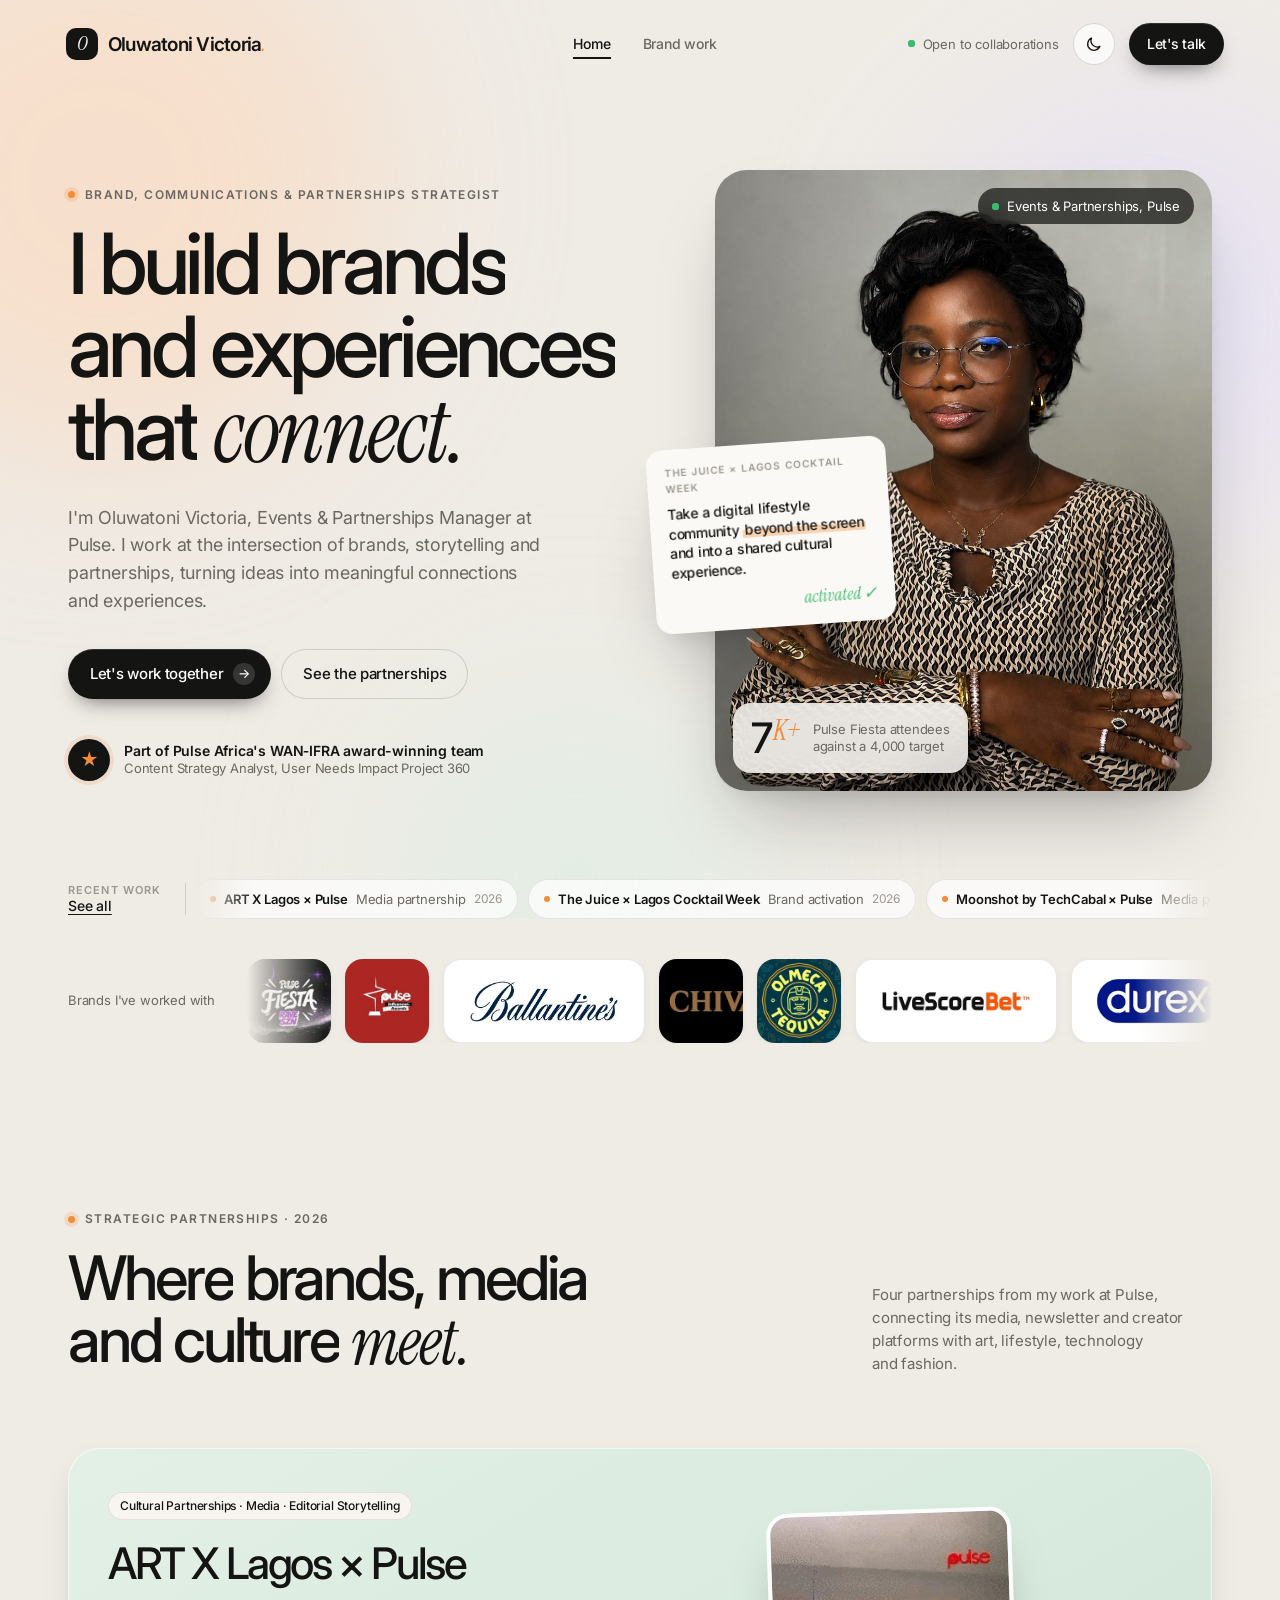
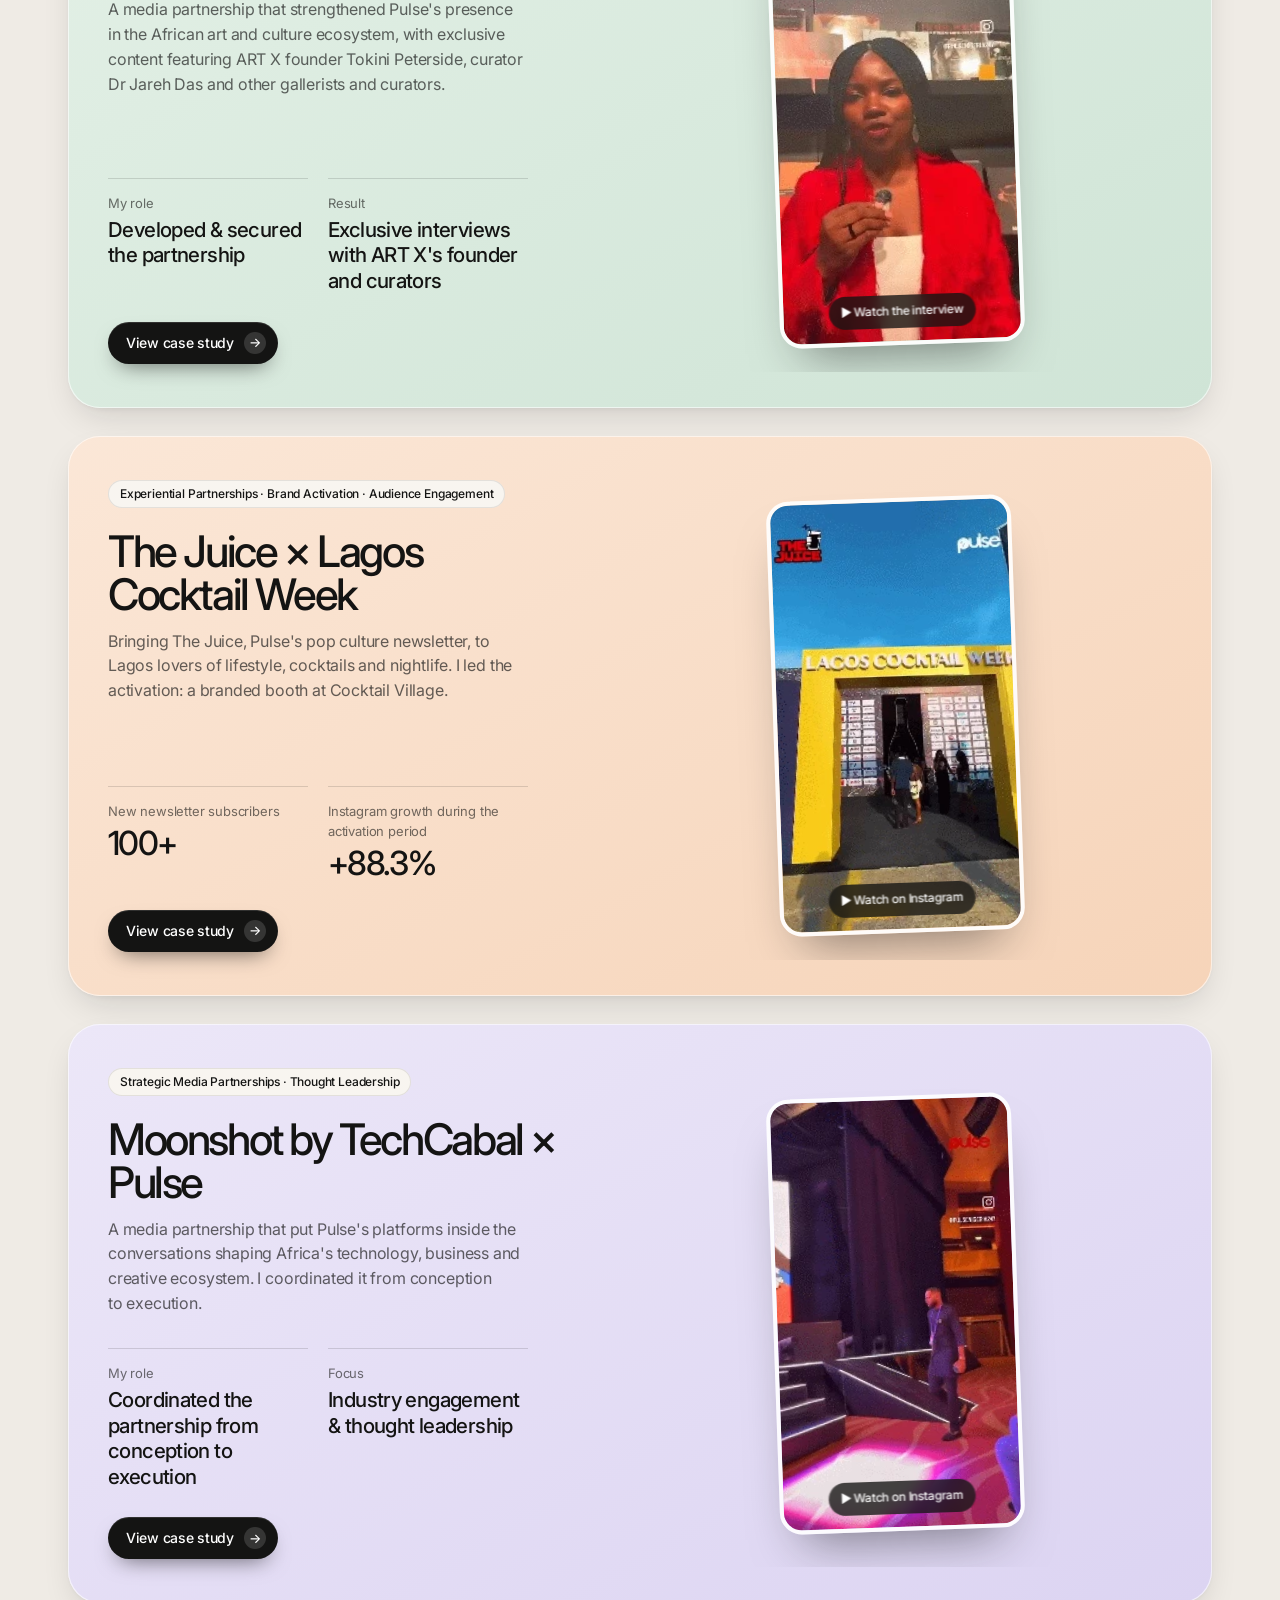
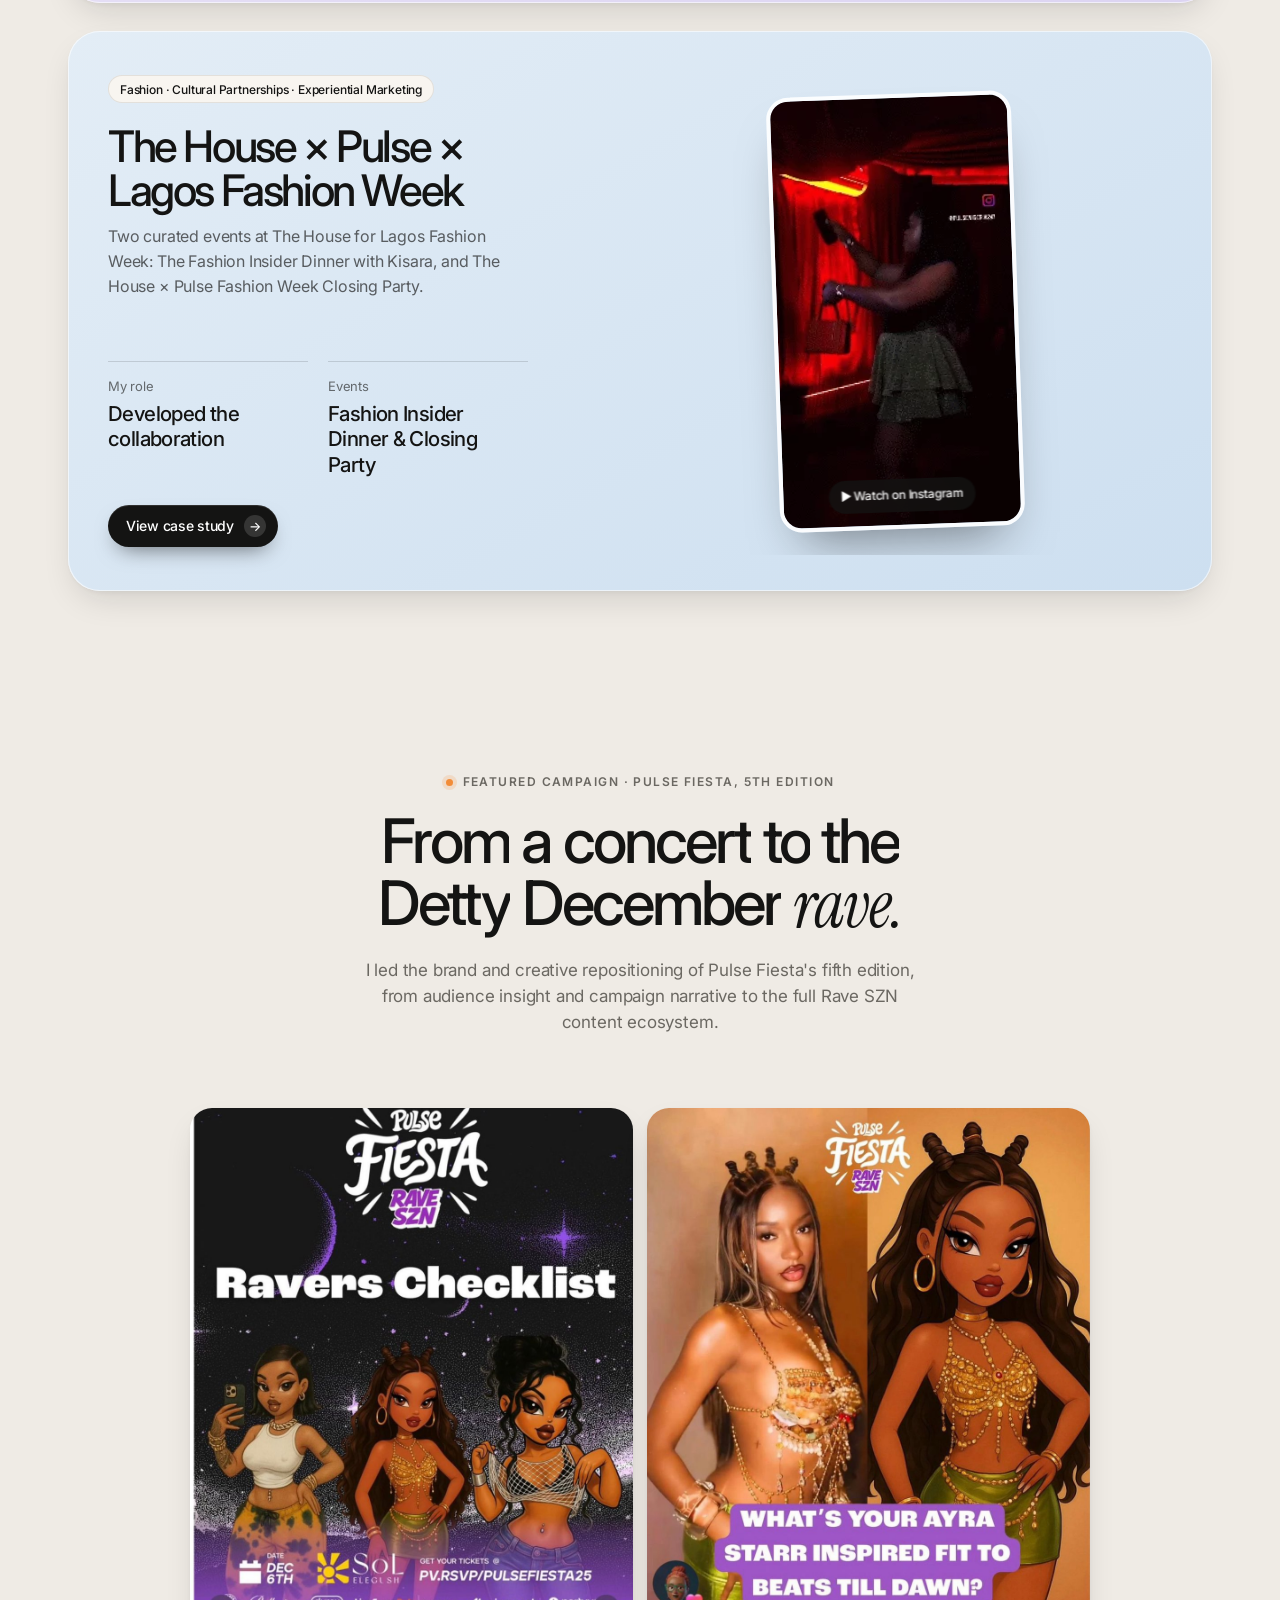
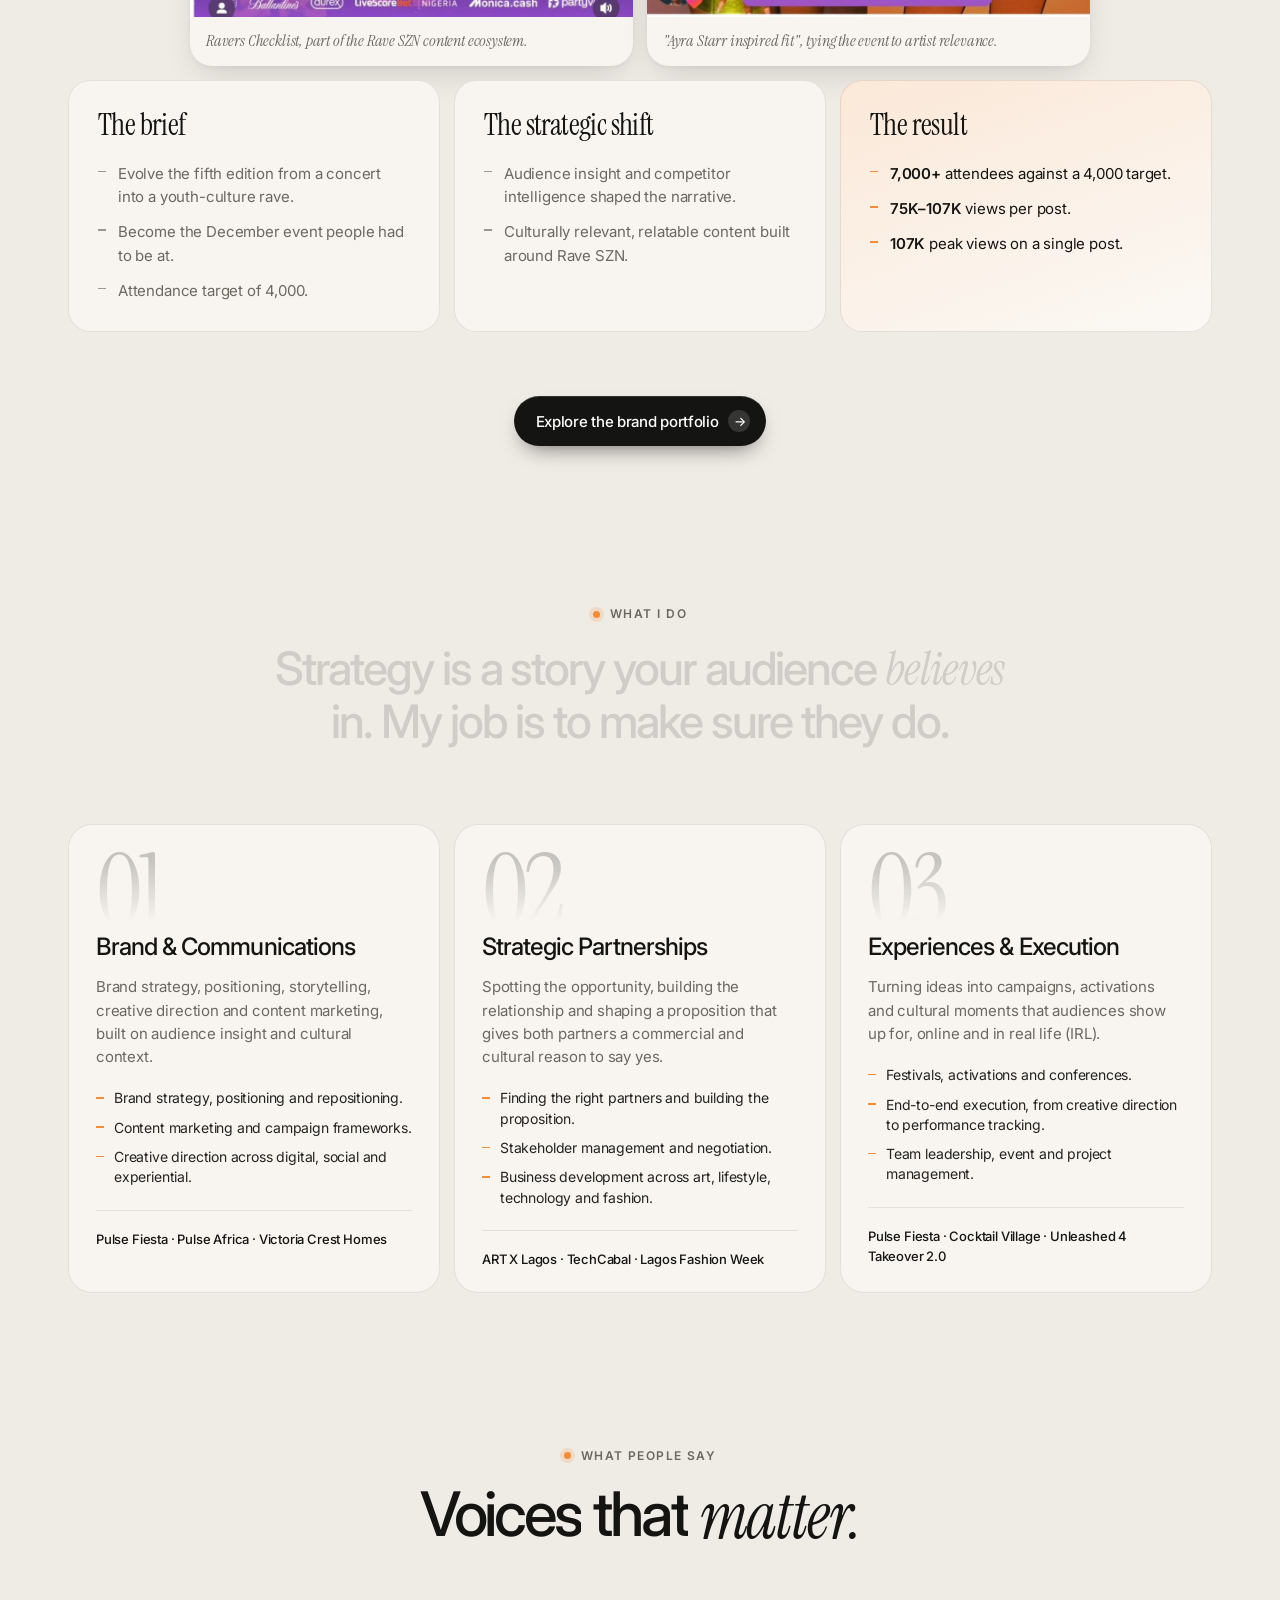
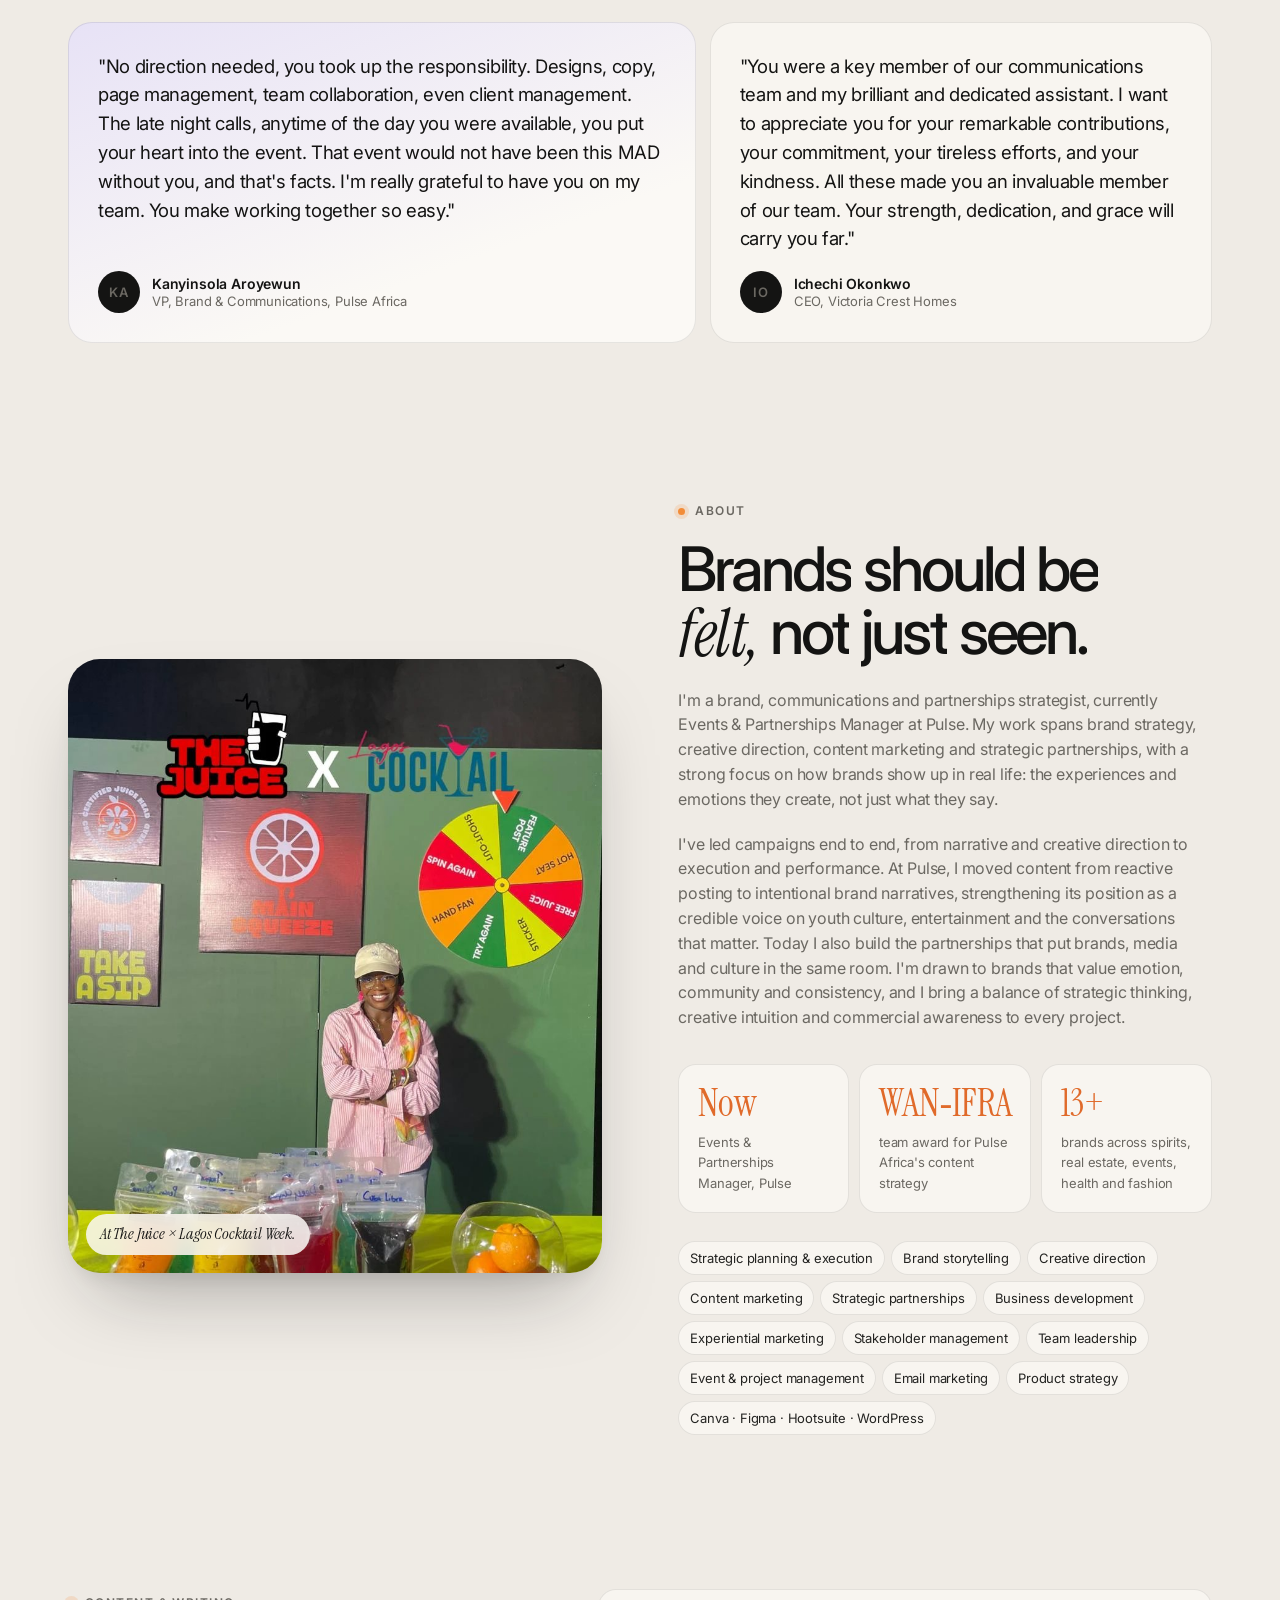
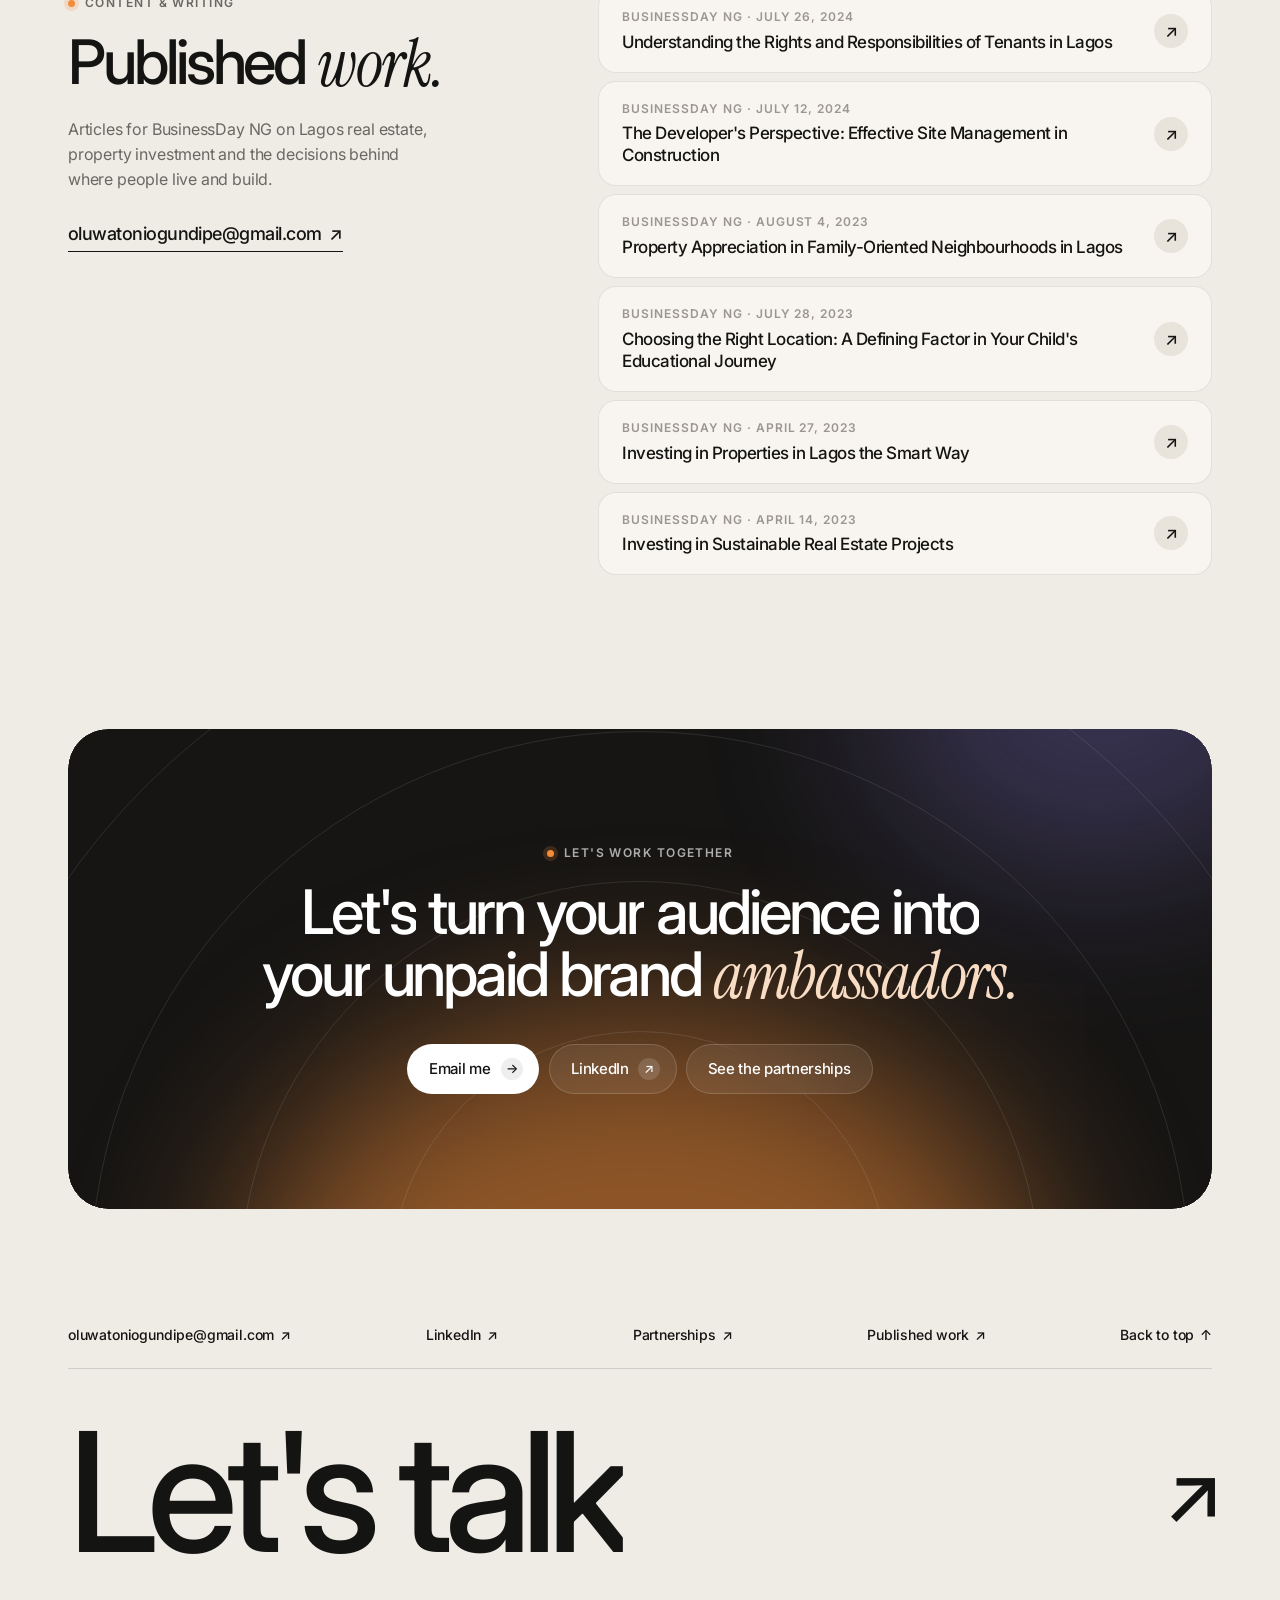
==== commit 70cb912e: "Add LinkedIn posts to the brand portfolio; refine homepage copy - Brand portfolio: Brand thinking, i" ====
--- a/index.html
+++ b/index.html
@@ -164,7 +164,7 @@
             <div class="proj__copy">
               <span class="chip">Experiential Partnerships · Brand Activation · Audience Engagement</span>
               <h3>The Juice × Lagos Cocktail Week</h3>
-              <p>Bringing The Juice, Pulse's pop culture newsletter, to Lagos lovers of lifestyle, cocktails and nightlife. I led the activation: a branded booth at Cocktail Village built around a spin-the-wheel game.</p>
+              <p>Bringing The Juice, Pulse's pop culture newsletter, to Lagos lovers of lifestyle, cocktails and nightlife. I led the activation: a branded booth at Cocktail Village.</p>
               <div class="proj__stats proj__stats--mid">
                 <div><small>New newsletter subscribers</small><strong>100+</strong></div>
                 <div><small>Instagram growth during the activation period</small><strong>+88.3%</strong></div>
@@ -196,7 +196,7 @@
             <div class="proj__copy">
               <span class="chip">Fashion · Cultural Partnerships · Experiential Marketing</span>
               <h3>The House × Pulse × Lagos Fashion Week</h3>
-              <p>Two curated events at The House, a Lagos restaurant and events space, during Lagos Fashion Week: The Fashion Insider Dinner with Kisara and The House × Pulse Fashion Week Closing Party, with Macallan as drinks partner.</p>
+              <p>Two curated events at The House for Lagos Fashion Week: The Fashion Insider Dinner with Kisara, and The House × Pulse Fashion Week Closing Party.</p>
               <div class="proj__stats proj__stats--text">
                 <div><small>My role</small><strong>Developed the collaboration</strong></div>
                 <div><small>Events</small><strong>Fashion Insider Dinner &amp; Closing Party</strong></div>
@@ -274,9 +274,8 @@
             <li>Brand strategy, positioning and repositioning.</li>
             <li>Content marketing and campaign frameworks.</li>
             <li>Creative direction across digital, social and experiential.</li>
-            <li>Targeted email campaigns with 67–76% open rates.</li>
-          </ul>
-          <p class="strength__proof">Pulse Fiesta · Pulse Africa · Citadel Views</p>
+          </ul>
+          <p class="strength__proof">Pulse Fiesta · Pulse Africa · Victoria Crest Homes</p>
         </article>
         <article class="strength" data-fade data-d="1">
           <span class="numeral">02</span>
@@ -292,7 +291,7 @@
         <article class="strength" data-fade data-d="2">
           <span class="numeral">03</span>
           <h3>Experiences &amp; Execution</h3>
-          <p>Turning ideas and agreements into campaigns, activations and cultural moments that audiences show up for, online and in the room.</p>
+          <p>Turning ideas into campaigns, activations and cultural moments that audiences show up for, online and in real life (IRL).</p>
           <ul class="strength__list">
             <li>Festivals, activations and conferences.</li>
             <li>End-to-end execution, from creative direction to performance tracking.</li>
--- a/css/style.css
+++ b/css/style.css
@@ -901,3 +901,22 @@
 @media (max-width: 860px) { .cs-story, .cs-metric--3 { grid-template-columns: 1fr; } }
 
 .cs-metric--3 strong { white-space: nowrap; font-size: clamp(36px, 4.4vw, 64px); }
+
+/* ---------- Brand portfolio: LinkedIn posts ---------- */
+.li-list { display: grid; gap: 16px; }
+.li-post { display: grid; grid-template-columns: minmax(0, 0.95fr) minmax(0, 1.05fr); gap: clamp(24px, 4vw, 48px); padding: clamp(18px, 2.5vw, 28px); border-radius: 28px; background: var(--card); box-shadow: inset 0 0 0 1px var(--line); align-items: start; }
+.li-post__visual { position: sticky; top: 100px; }
+.li-post__media { display: flex; gap: 10px; overflow-x: auto; scroll-snap-type: x mandatory; border-radius: 18px; scrollbar-width: thin; }
+.li-post__media img { flex: 0 0 100%; width: 100%; scroll-snap-align: start; border-radius: 18px; object-fit: cover; background: var(--bg-2); }
+.li-post__media--carousel img { flex-basis: 86%; }
+.li-post__media:focus-visible { outline: 3px solid var(--accent); outline-offset: 3px; }
+.li-post__hint { margin: 10px 0 0; font-size: 12px; color: var(--muted-2); text-align: center; }
+.li-post__head { display: flex; align-items: center; gap: 12px; margin-bottom: 18px; }
+.li-post__badge { display: grid; place-items: center; width: 38px; height: 38px; border-radius: 10px; background: #0a66c2; color: #fff; font-weight: 700; font-size: 16px; letter-spacing: -.02em; }
+.li-post__head b { display: block; font-size: 15px; font-weight: 600; }
+.li-post__head small { color: var(--muted); font-size: 13px; }
+.li-post h3 { margin: 0 0 14px; font-size: clamp(24px, 2.4vw, 32px); font-weight: 500; letter-spacing: -0.04em; line-height: 1.1; }
+.li-post__caption p { margin: 0 0 12px; color: var(--ink-2); font-size: 15px; line-height: 1.55; }
+.li-post__tags { margin: 4px 0 20px; font-size: 13px; font-weight: 500; color: #0a66c2; word-spacing: 4px; }
+:root[data-theme="dark"] .li-post__tags { color: #70b5f9; }
+@media (max-width: 860px) { .li-post { grid-template-columns: 1fr; } .li-post__visual { position: static; } }
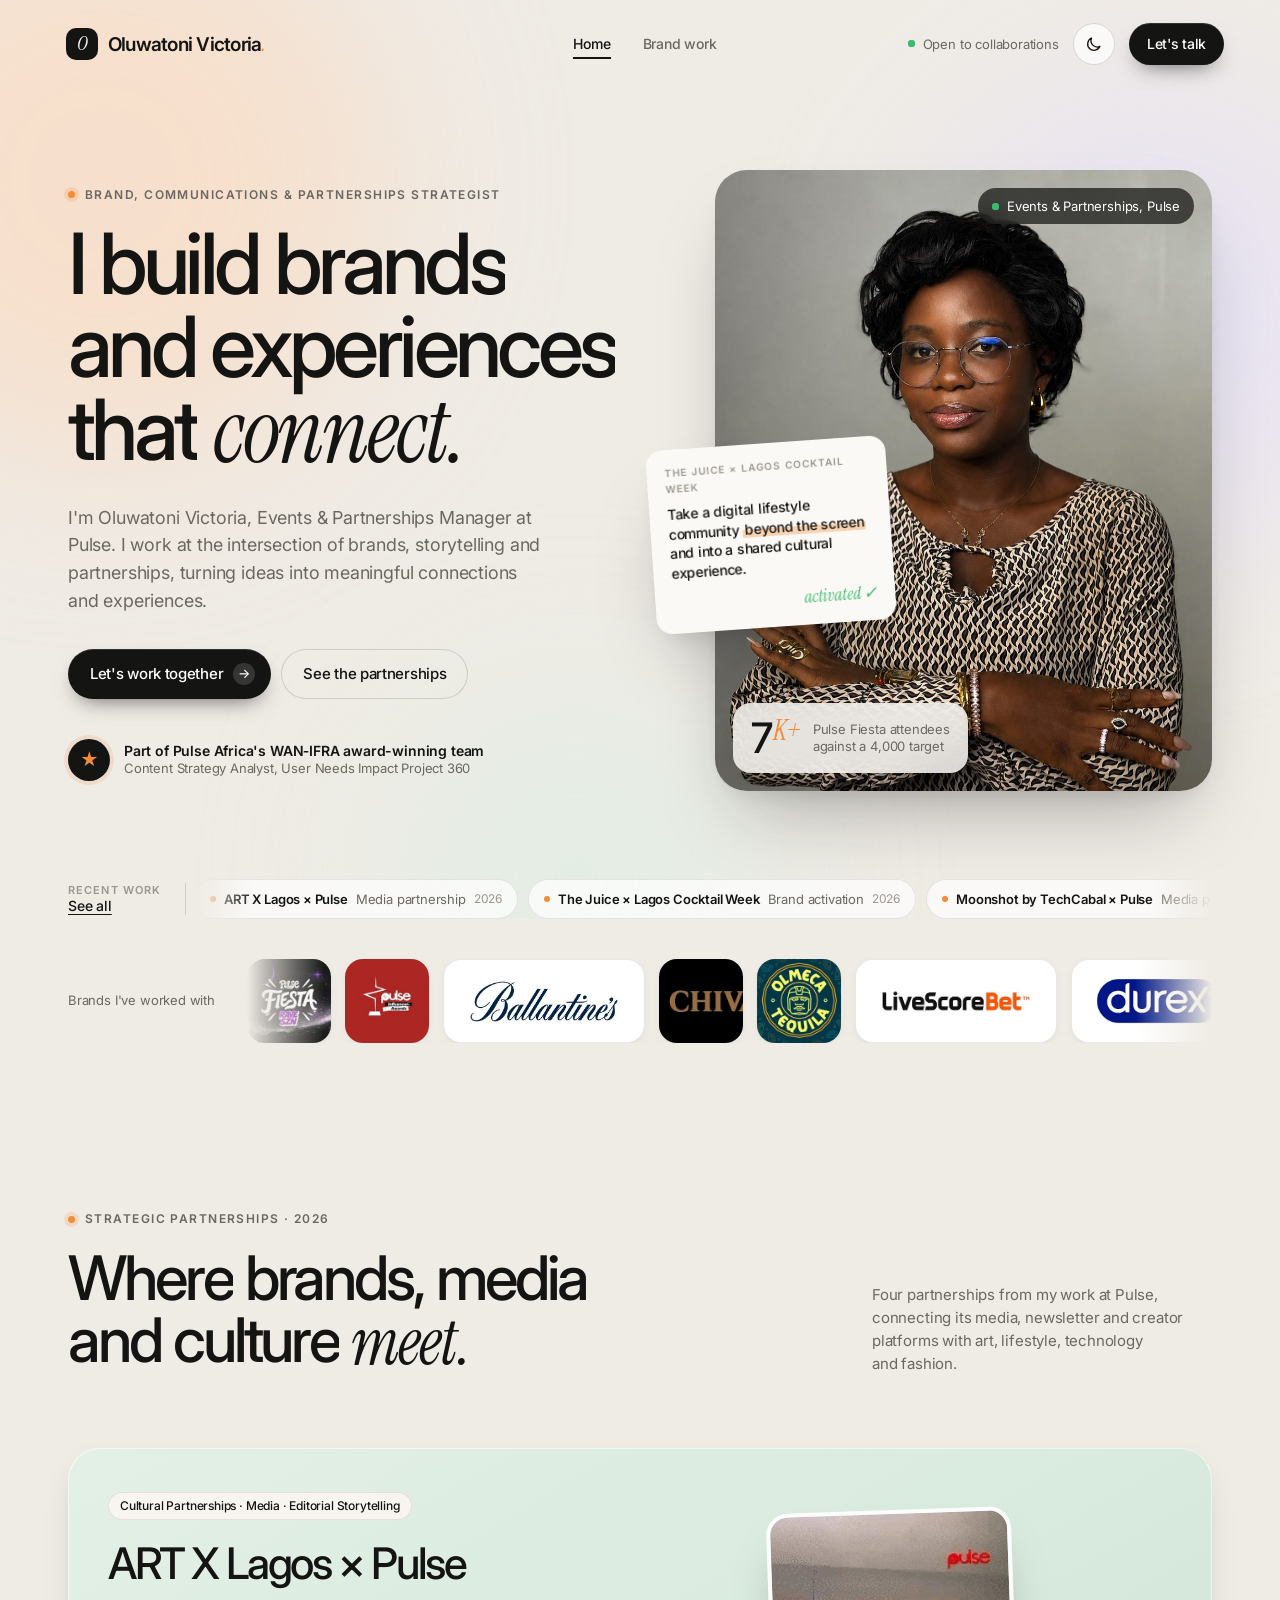
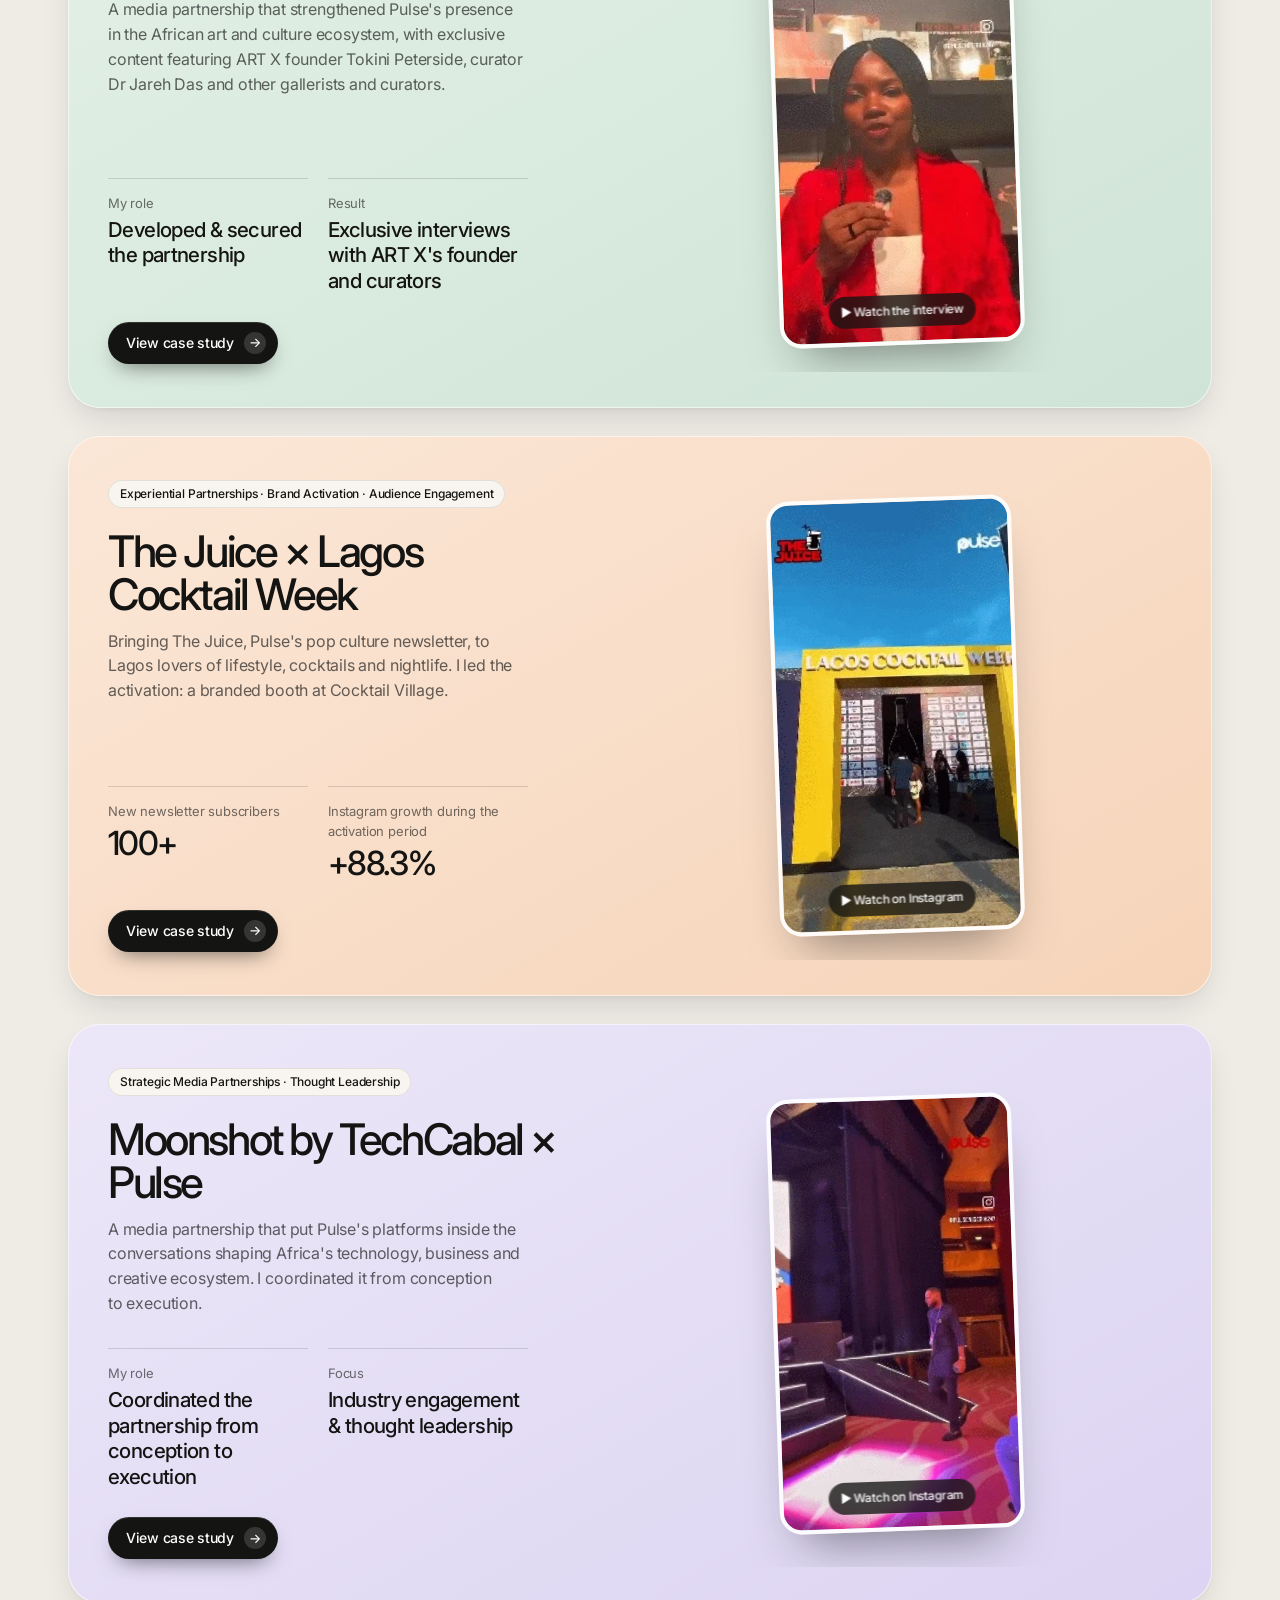
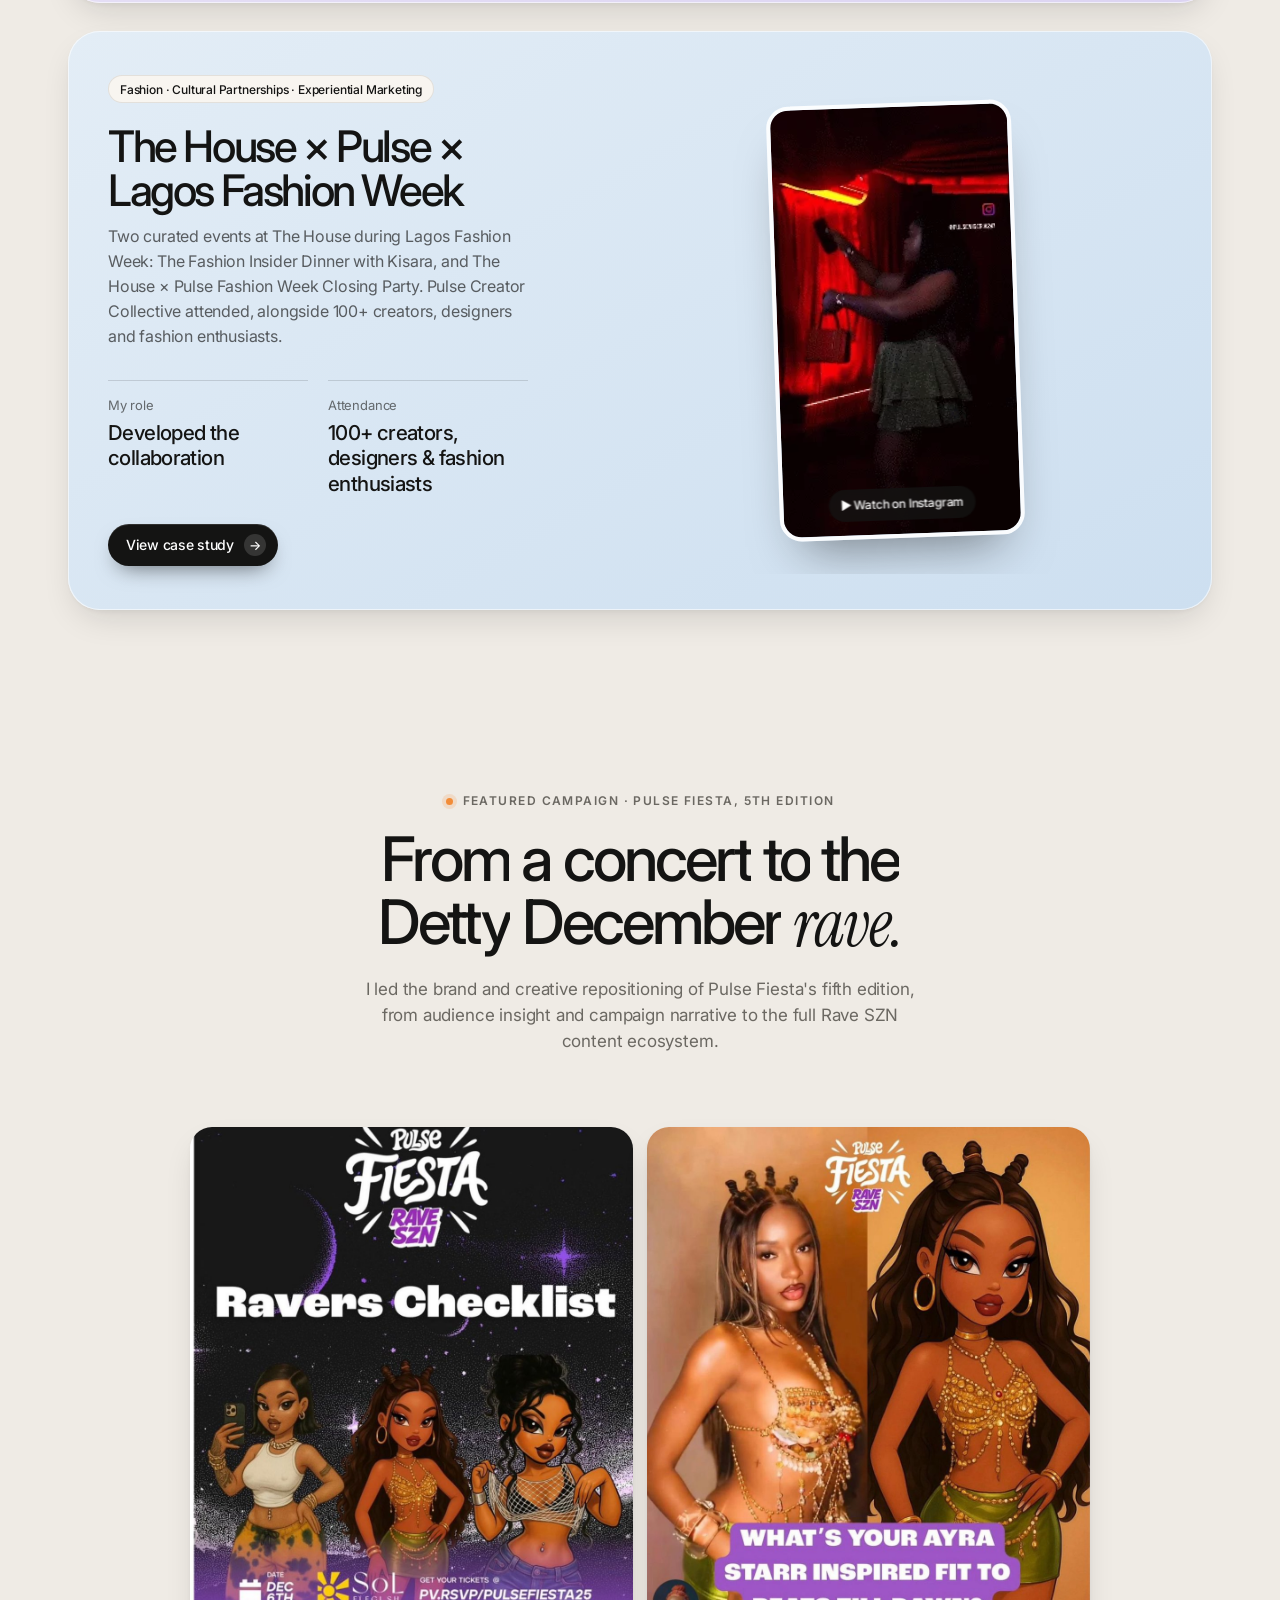
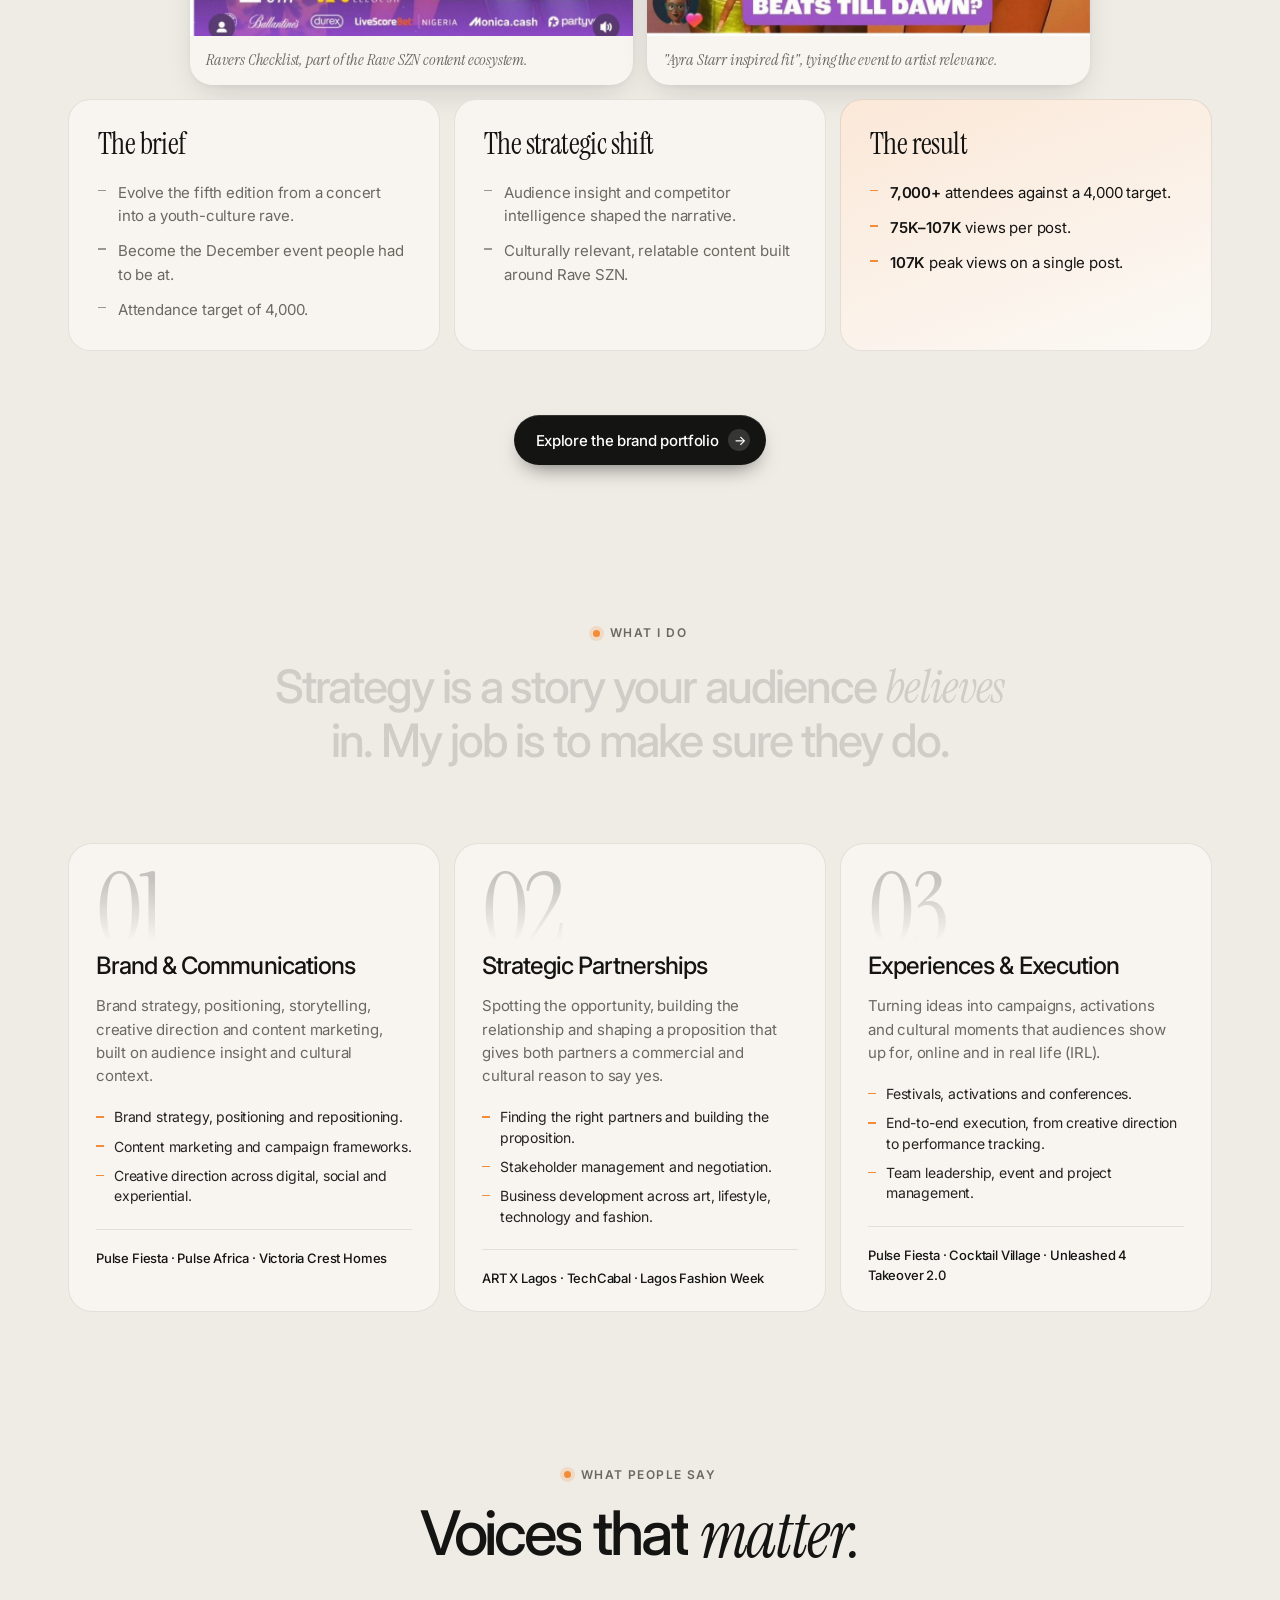
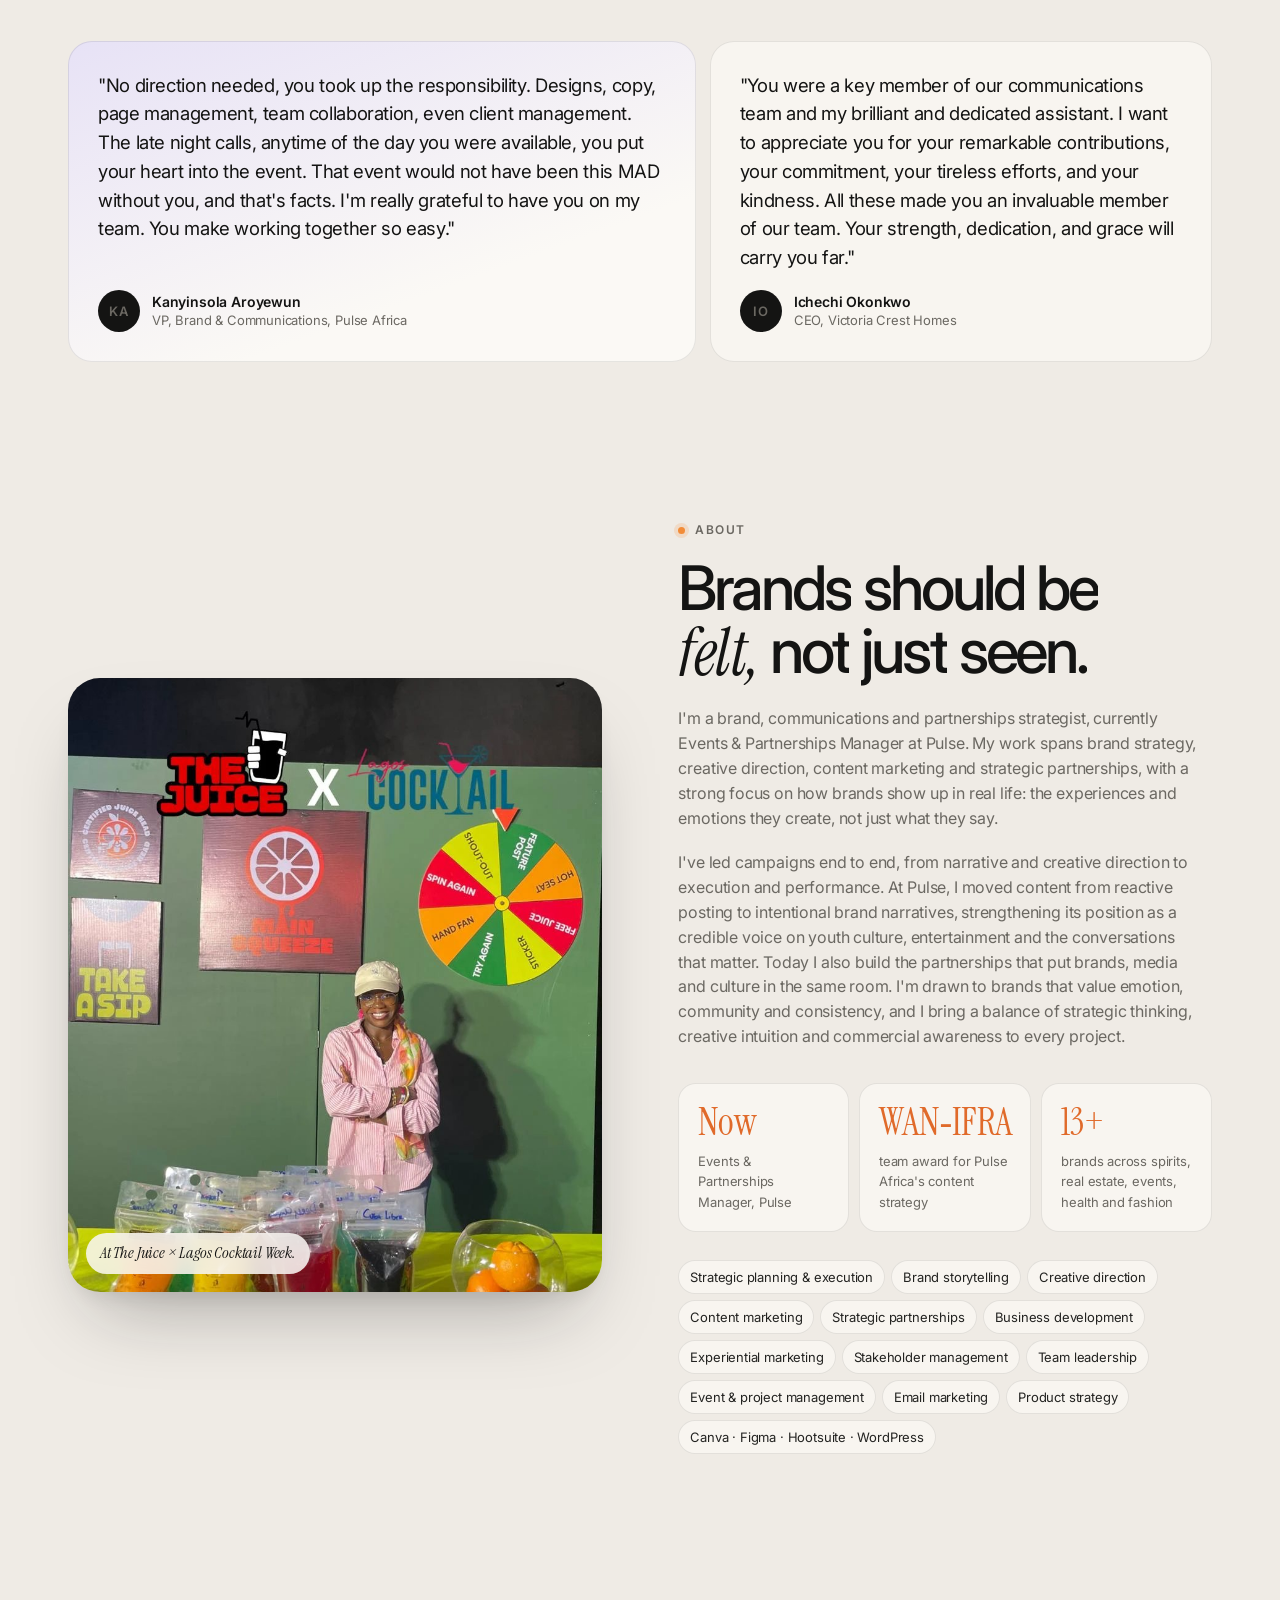
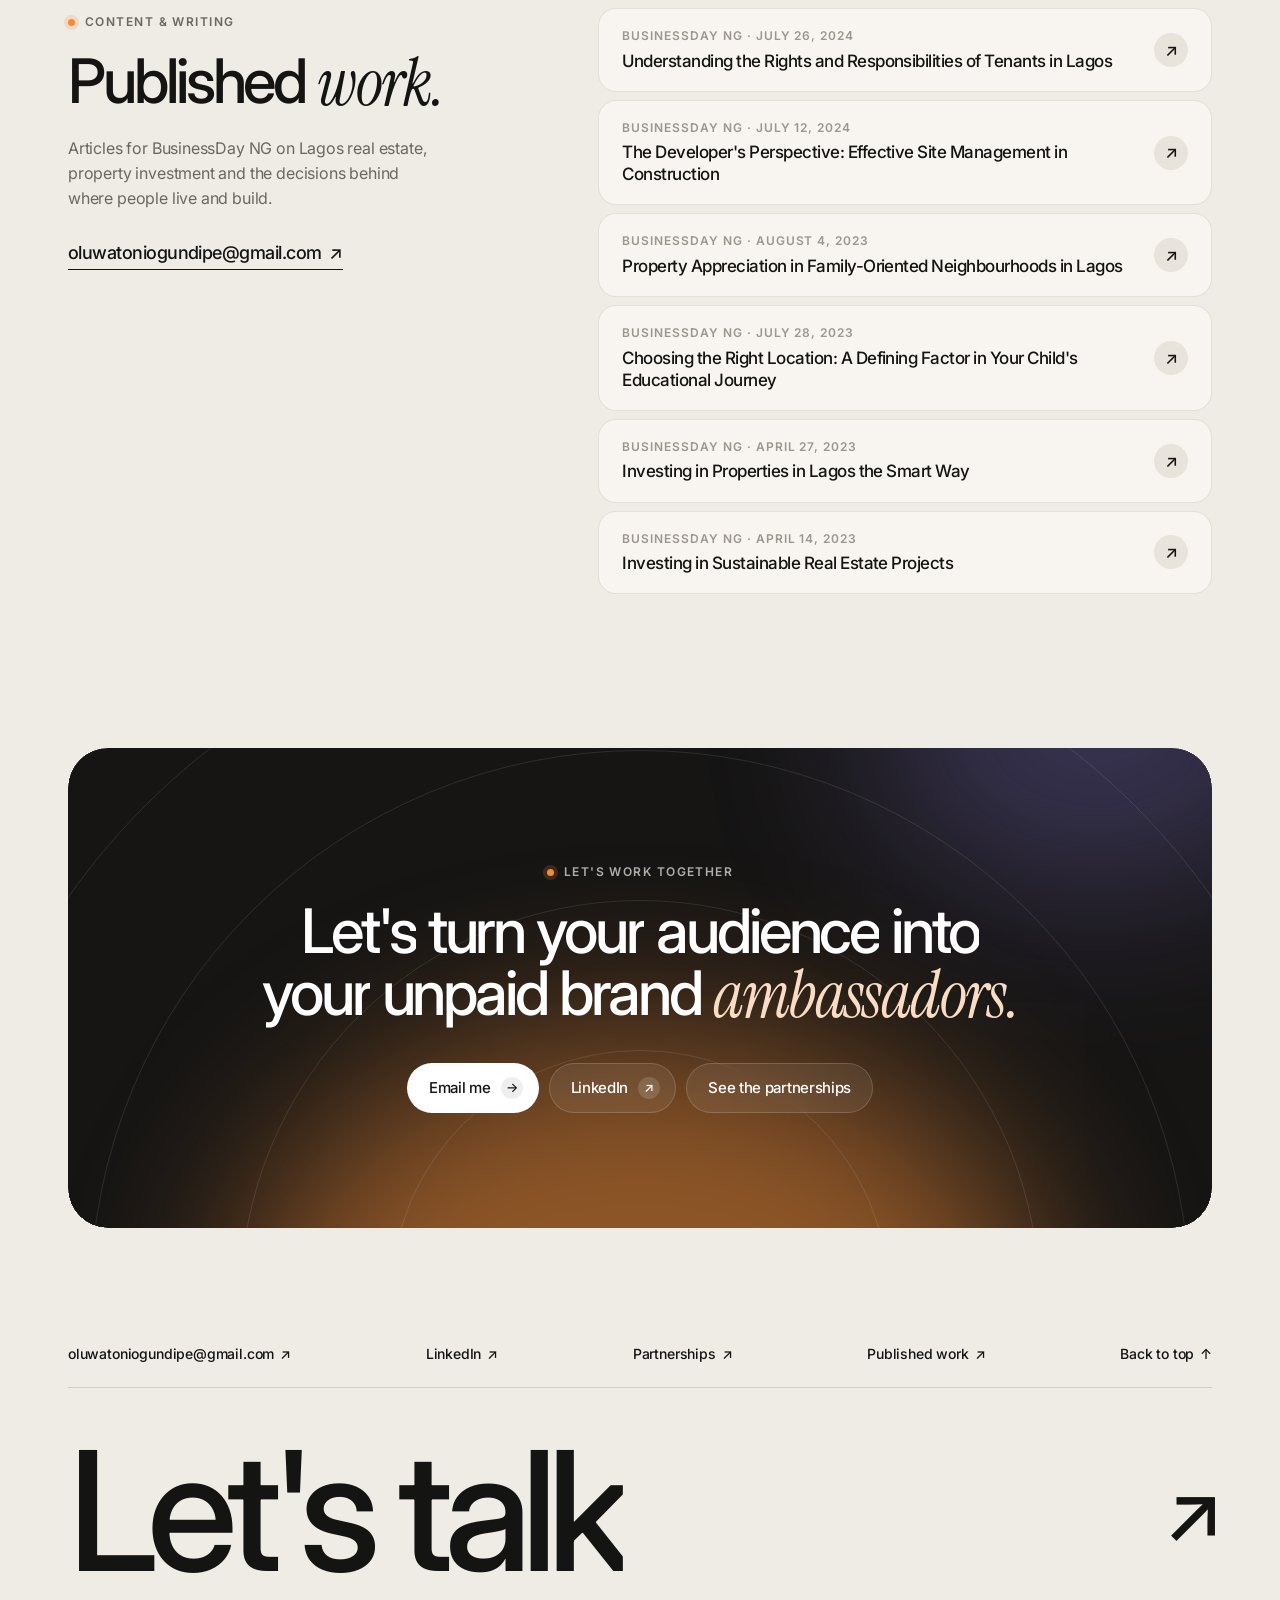
==== commit d96ec459: "Apply brand portfolio copy edits; add The House attendance - Brand portfolio intro, Pulse Africa int" ====
--- a/index.html
+++ b/index.html
@@ -196,10 +196,10 @@
             <div class="proj__copy">
               <span class="chip">Fashion · Cultural Partnerships · Experiential Marketing</span>
               <h3>The House × Pulse × Lagos Fashion Week</h3>
-              <p>Two curated events at The House for Lagos Fashion Week: The Fashion Insider Dinner with Kisara, and The House × Pulse Fashion Week Closing Party.</p>
+              <p>Two curated events at The House during Lagos Fashion Week: The Fashion Insider Dinner with Kisara, and The House × Pulse Fashion Week Closing Party. Pulse Creator Collective attended, alongside 100+ creators, designers and fashion enthusiasts.</p>
               <div class="proj__stats proj__stats--text">
                 <div><small>My role</small><strong>Developed the collaboration</strong></div>
-                <div><small>Events</small><strong>Fashion Insider Dinner &amp; Closing Party</strong></div>
+                <div><small>Attendance</small><strong>100+ creators, designers &amp; fashion enthusiasts</strong></div>
               </div>
               <a href="partnerships/the-house-lagos-fashion-week.html" class="btn btn--dark btn--sm">View case study <span class="btn__arrow">→</span></a>
             </div>
--- a/css/style.css
+++ b/css/style.css
@@ -920,3 +920,38 @@
 .li-post__tags { margin: 4px 0 20px; font-size: 13px; font-weight: 500; color: #0a66c2; word-spacing: 4px; }
 :root[data-theme="dark"] .li-post__tags { color: #70b5f9; }
 @media (max-width: 860px) { .li-post { grid-template-columns: 1fr; } .li-post__visual { position: static; } }
+
+/* ---------- Brand portfolio: grouped by office ---------- */
+.office + .office { margin-top: clamp(64px, 8vw, 104px); }
+.office__head { max-width: 640px; margin-bottom: 24px; }
+.office__head .h3 { margin: 0 0 10px; font-size: clamp(30px, 3.4vw, 44px); font-weight: 500; letter-spacing: -0.045em; line-height: 1.05; }
+.office__head p:not(.eyebrow) { margin: 0; color: var(--muted); }
+.wgrid--office { grid-template-columns: 1fr; }
+.wgrid--office .wcard--social { grid-column: auto; }
+
+/* ---------- Citadel Views gallery + lightbox ---------- */
+.cv-gallery { display: grid; grid-template-columns: repeat(3, 1fr); gap: 14px; width: 100%; margin-top: 10px; }
+.cv-thumb { position: relative; padding: 0; border: 0; border-radius: 16px; overflow: hidden; cursor: zoom-in; background: var(--bg-2); box-shadow: var(--sh-sm); transition: transform .5s var(--ease), box-shadow .5s var(--ease); }
+.cv-thumb img { display: block; width: 100%; height: auto; transition: transform .8s var(--ease); }
+.cv-thumb:hover { transform: translateY(-4px); box-shadow: var(--sh); }
+.cv-thumb:hover img { transform: scale(1.03); }
+.cv-thumb:focus-visible { outline: 3px solid var(--accent); outline-offset: 3px; }
+.cv-thumb__zoom { position: absolute; right: 10px; top: 10px; display: grid; place-items: center; width: 34px; height: 34px; border-radius: 50%; background: rgba(20,20,19,.72); color: #fff; font-size: 16px; opacity: 0; transition: opacity .3s; }
+.cv-thumb:hover .cv-thumb__zoom, .cv-thumb:focus-visible .cv-thumb__zoom { opacity: 1; }
+.cv-hint { margin: 4px 0 0; font-size: 13px; color: var(--muted-2); }
+@media (max-width: 860px) { .cv-gallery { grid-template-columns: 1fr; } .cv-thumb__zoom { opacity: 1; } }
+
+.lightbox { width: 100vw; height: 100vh; max-width: none; max-height: none; margin: 0; padding: 0; border: 0; background: rgba(12,12,11,.94); color: #fff; }
+.lightbox::backdrop { background: rgba(12,12,11,.6); }
+.lightbox[open] { display: grid; place-items: center; animation: lbIn .3s var(--ease); }
+@keyframes lbIn { from { opacity: 0; } }
+.lightbox figure { margin: 0; display: flex; flex-direction: column; align-items: center; gap: 14px; padding: 64px 72px 32px; max-height: 100vh; }
+.lightbox img { max-width: min(92vw, 900px); max-height: calc(100vh - 160px); width: auto; height: auto; border-radius: 12px; box-shadow: 0 30px 80px rgba(0,0,0,.5); }
+.lightbox figcaption { max-width: 720px; text-align: center; font-size: 15px; line-height: 1.5; color: rgba(255,255,255,.8); }
+.lightbox__btn { position: fixed; display: grid; place-items: center; width: 48px; height: 48px; border-radius: 50%; border: 0; background: rgba(255,255,255,.12); color: #fff; font-size: 28px; line-height: 1; cursor: pointer; transition: background .3s; }
+.lightbox__btn:hover { background: rgba(255,255,255,.24); }
+.lightbox__btn:focus-visible { outline: 3px solid var(--accent); outline-offset: 2px; }
+.lightbox__close { top: 18px; right: 18px; }
+.lightbox__prev { left: 18px; top: 50%; transform: translateY(-50%); }
+.lightbox__next { right: 18px; top: 50%; transform: translateY(-50%); }
+@media (max-width: 600px) { .lightbox figure { padding: 64px 12px 24px; } .lightbox__prev, .lightbox__next { top: auto; bottom: 18px; transform: none; } }
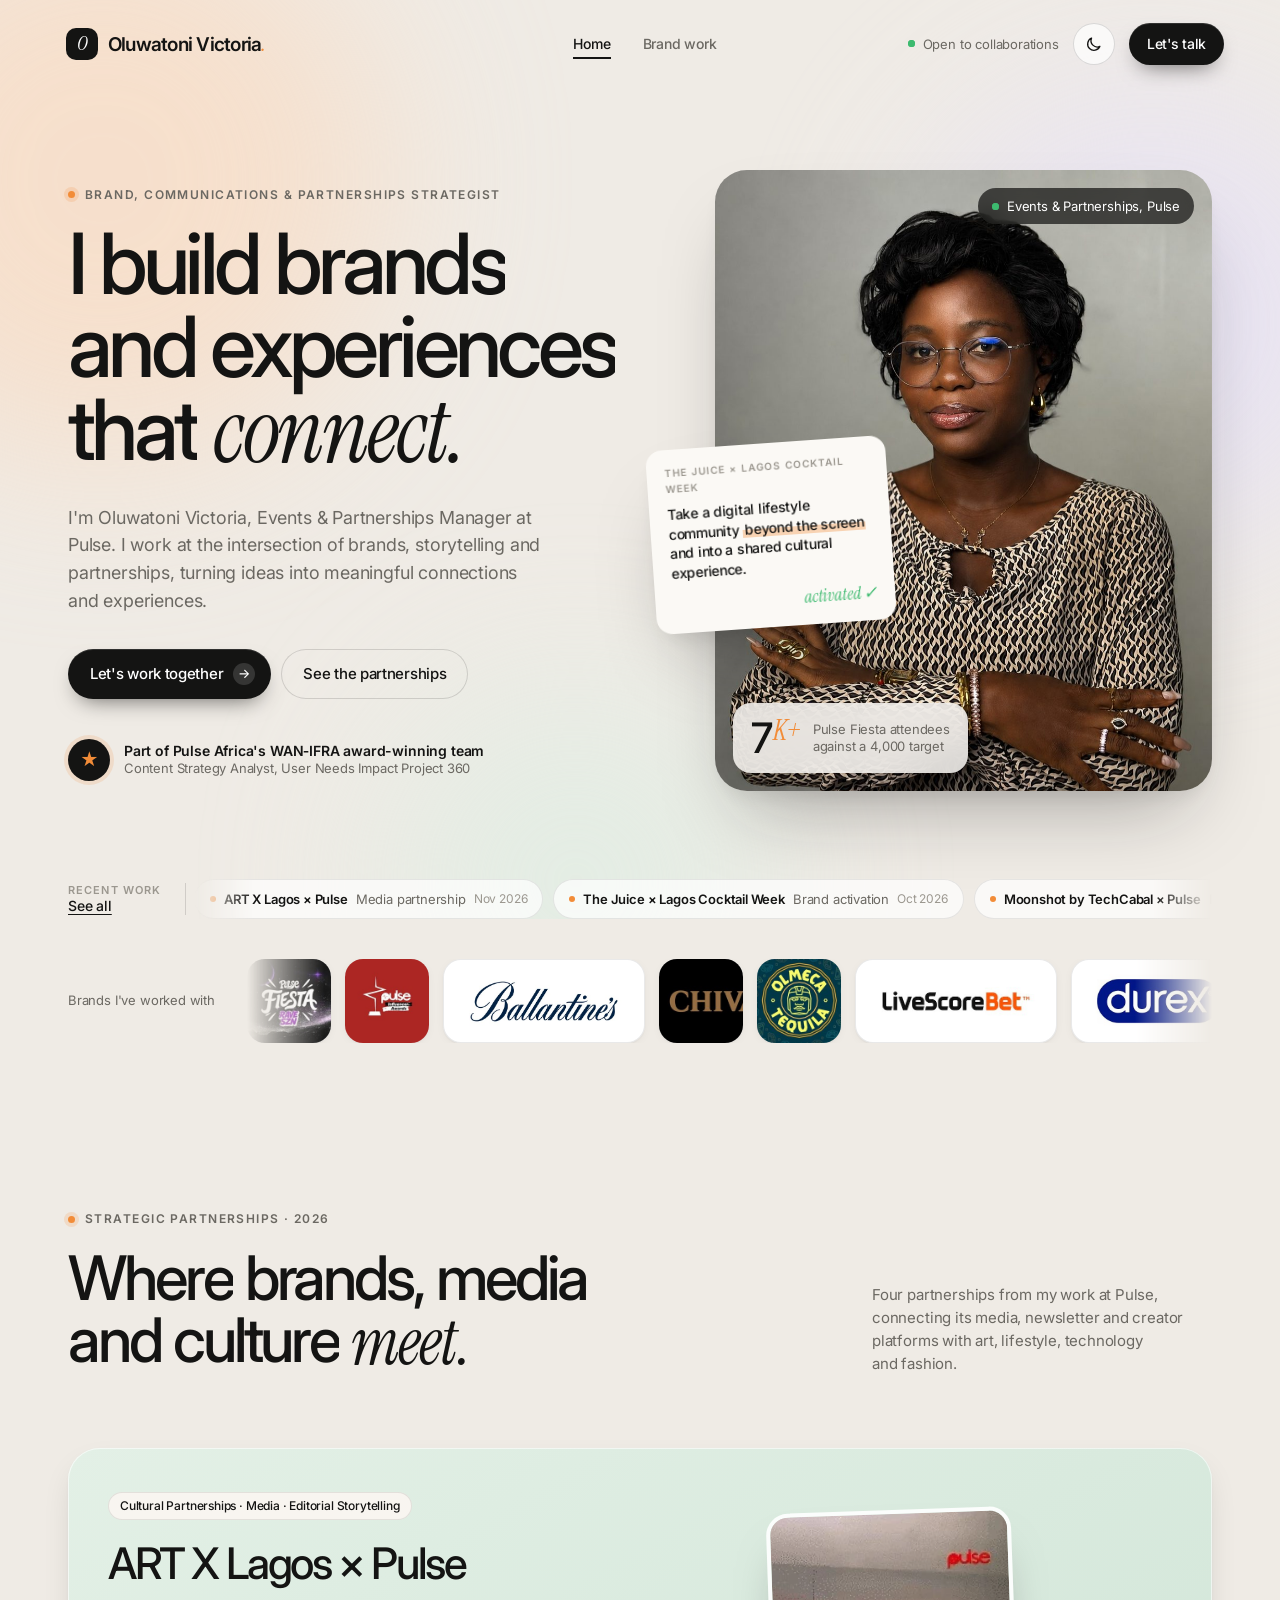
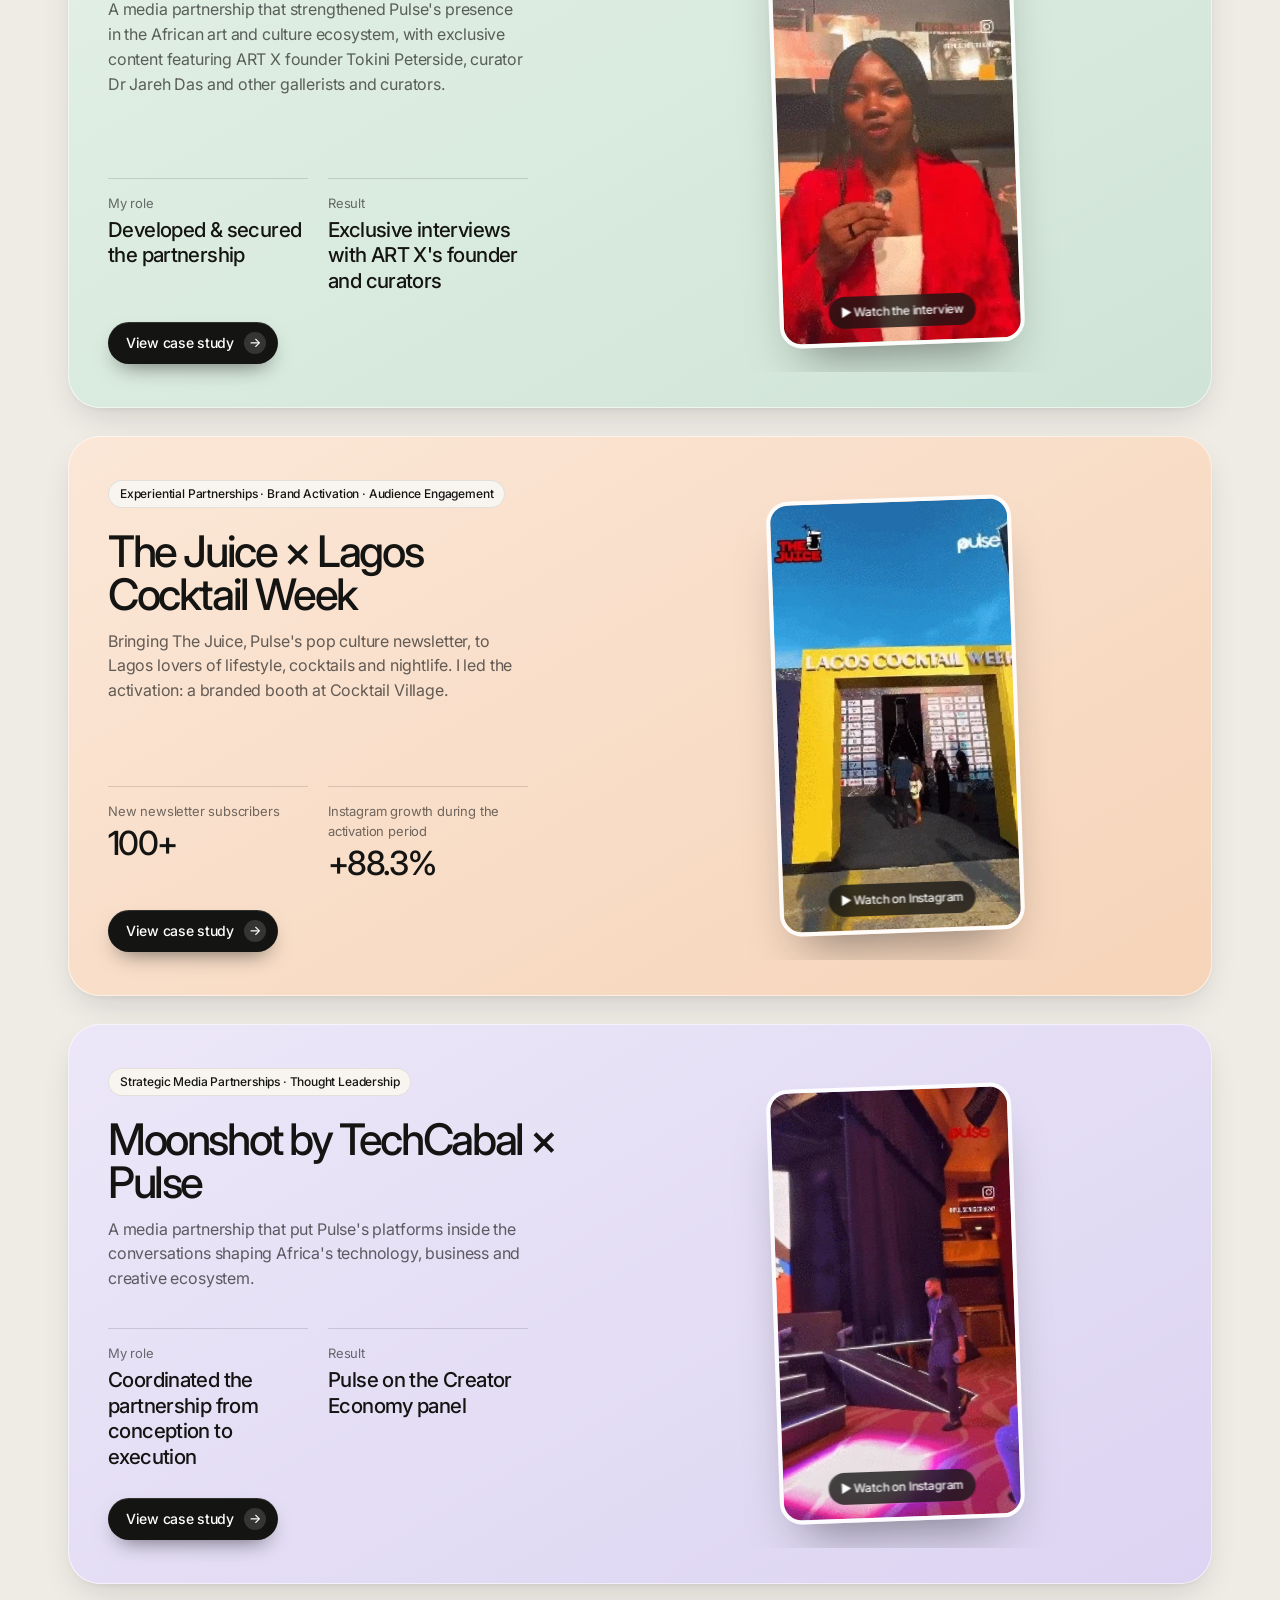
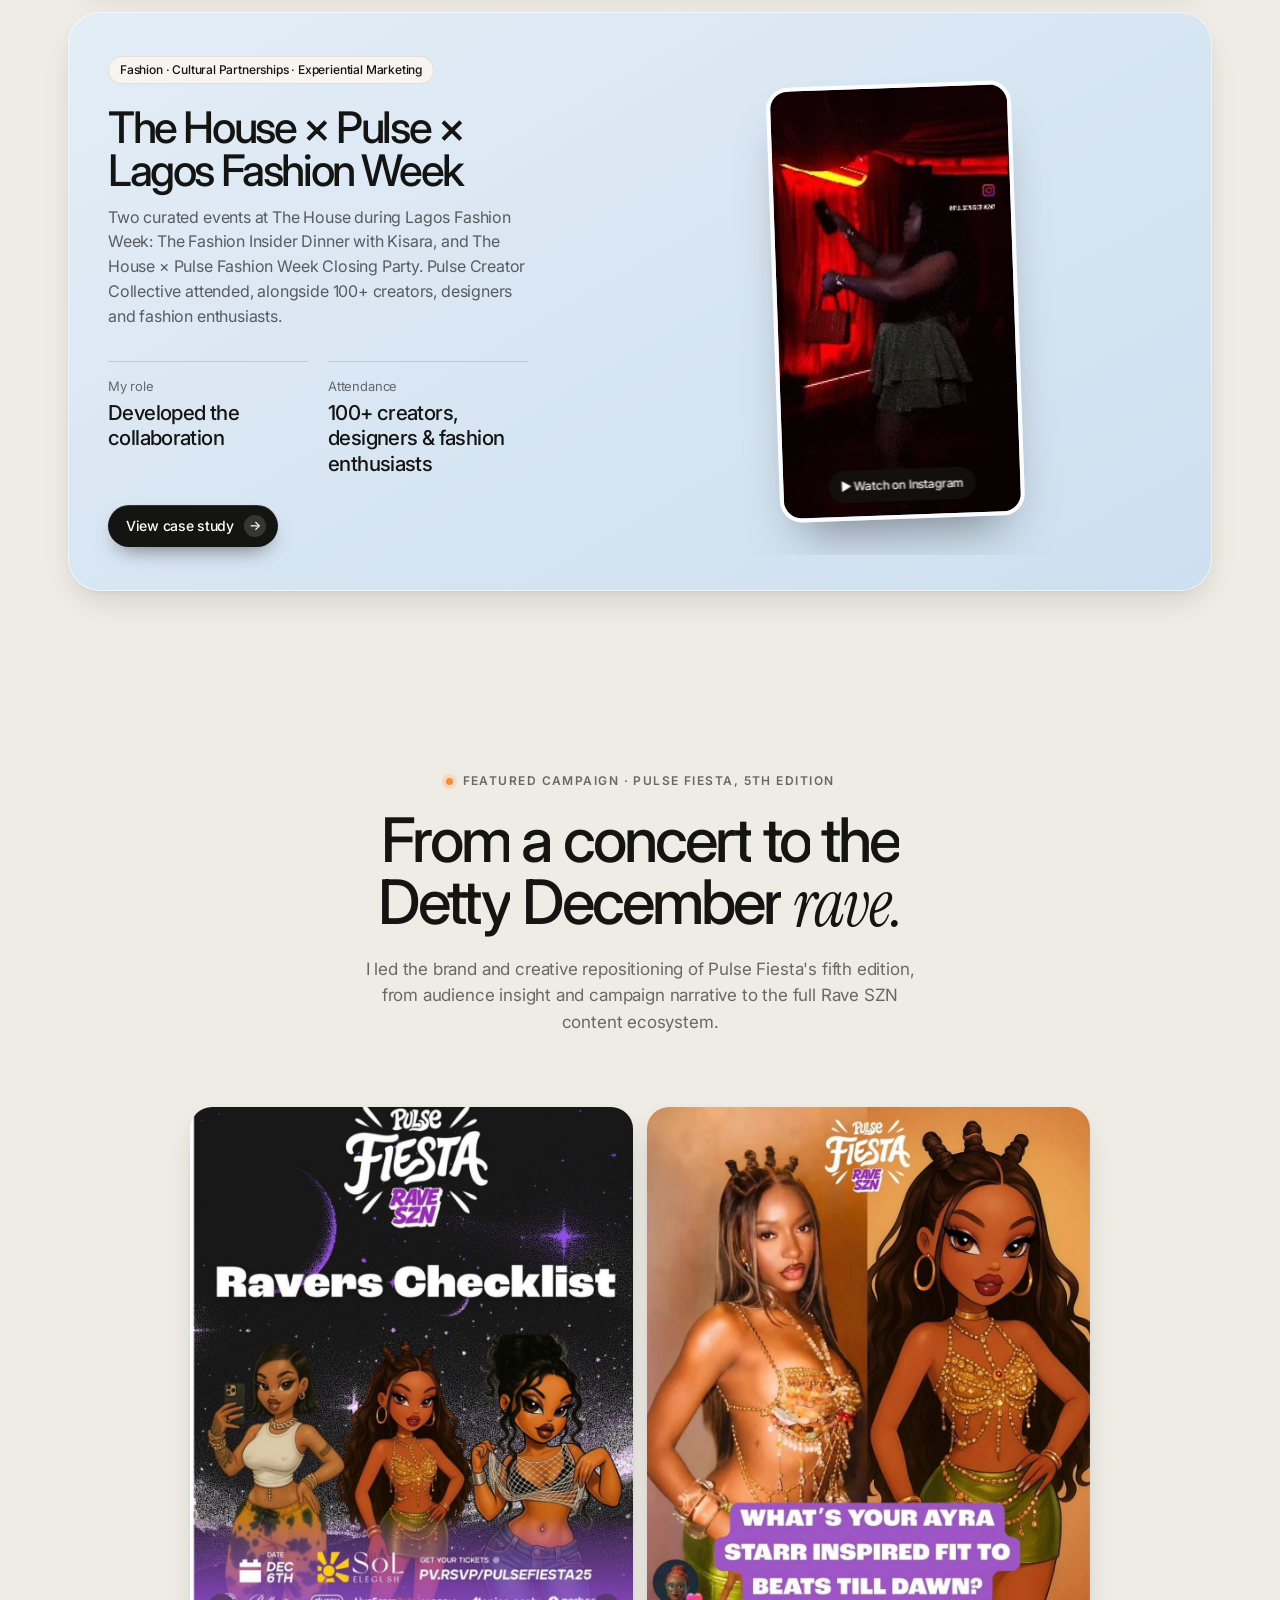
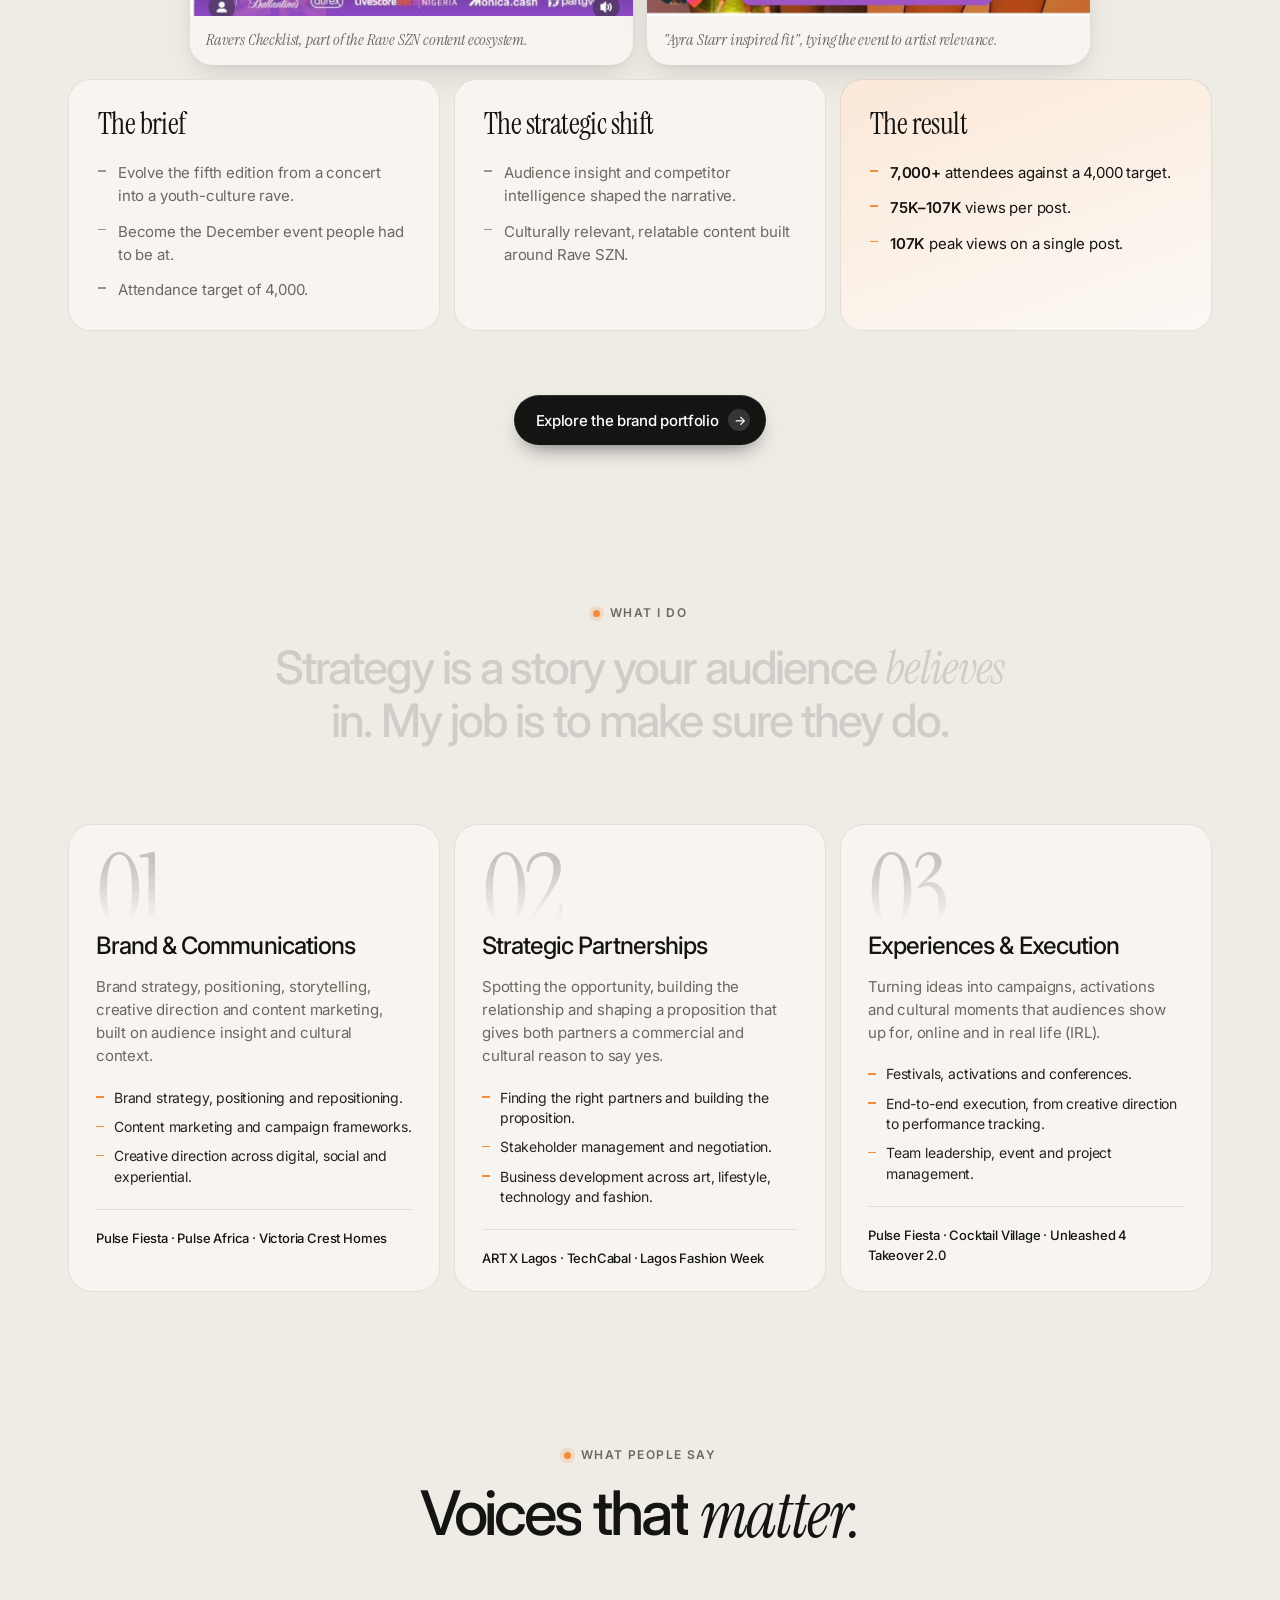
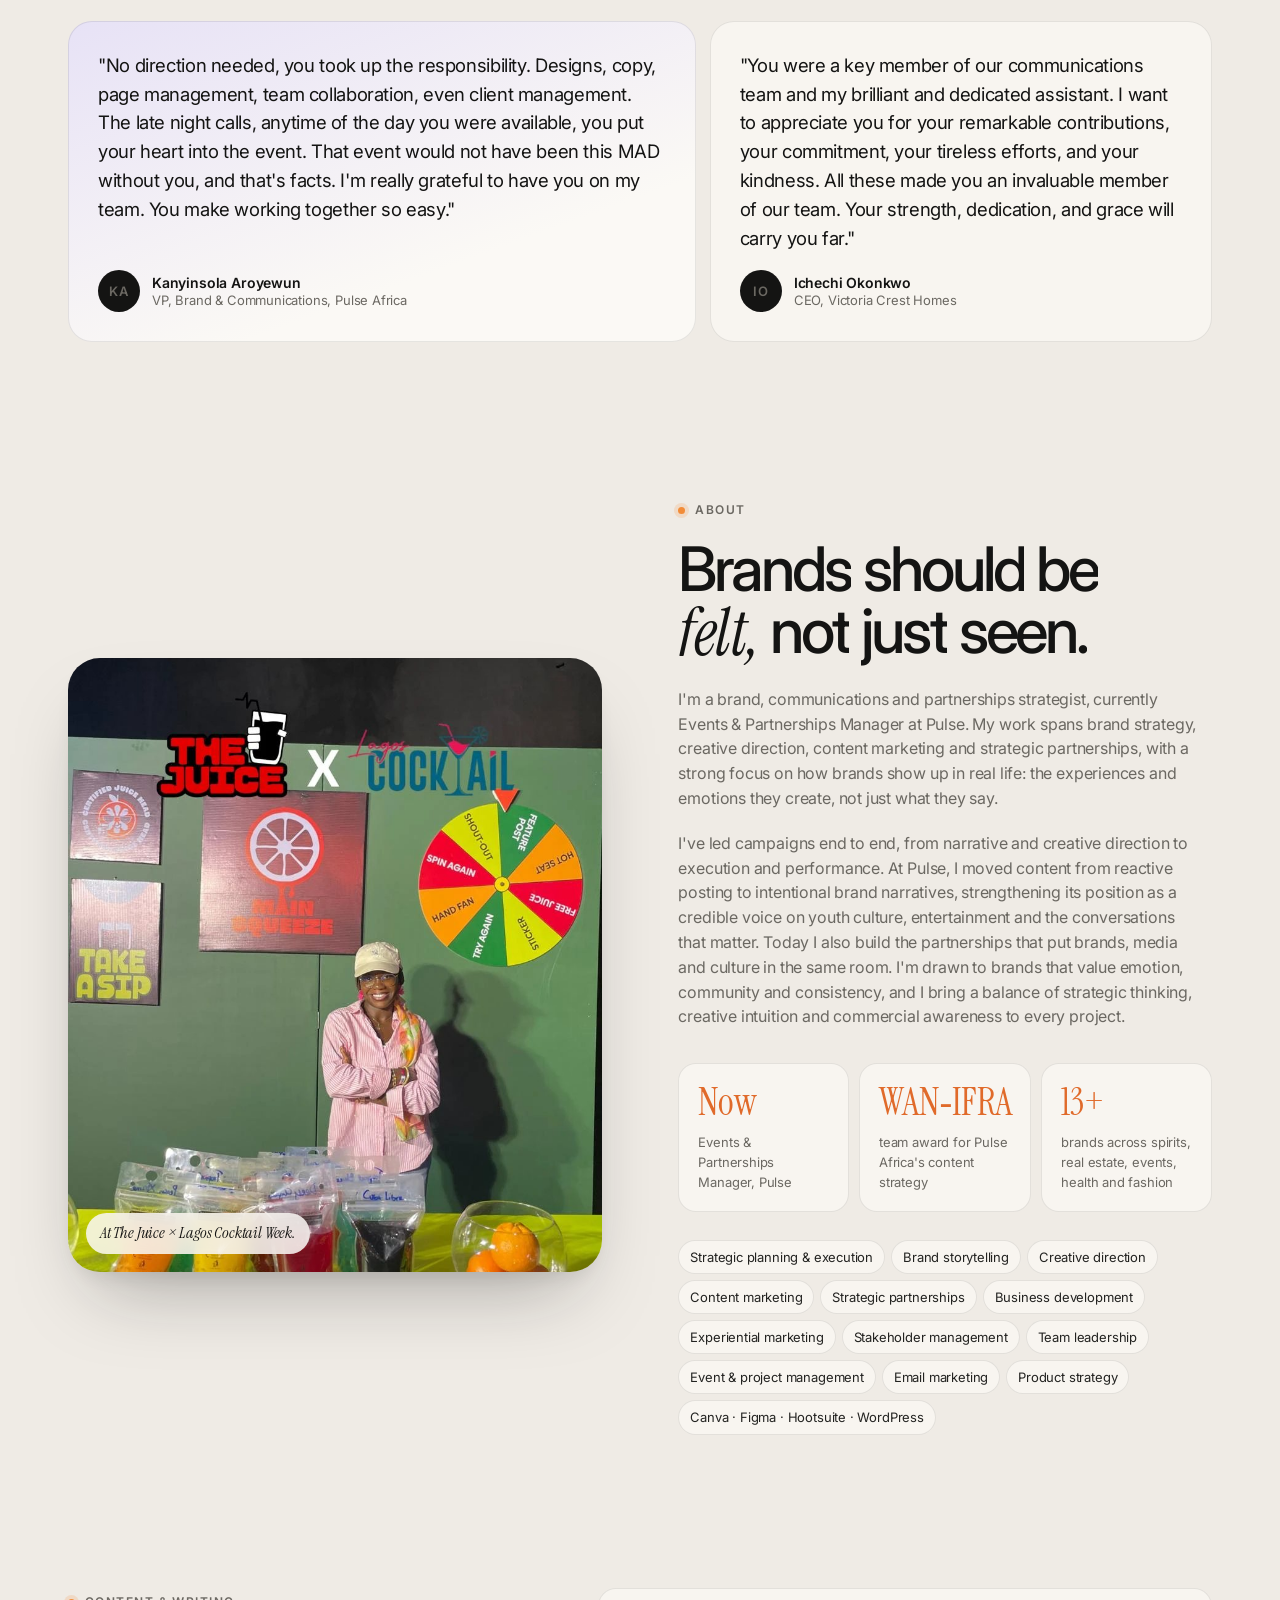
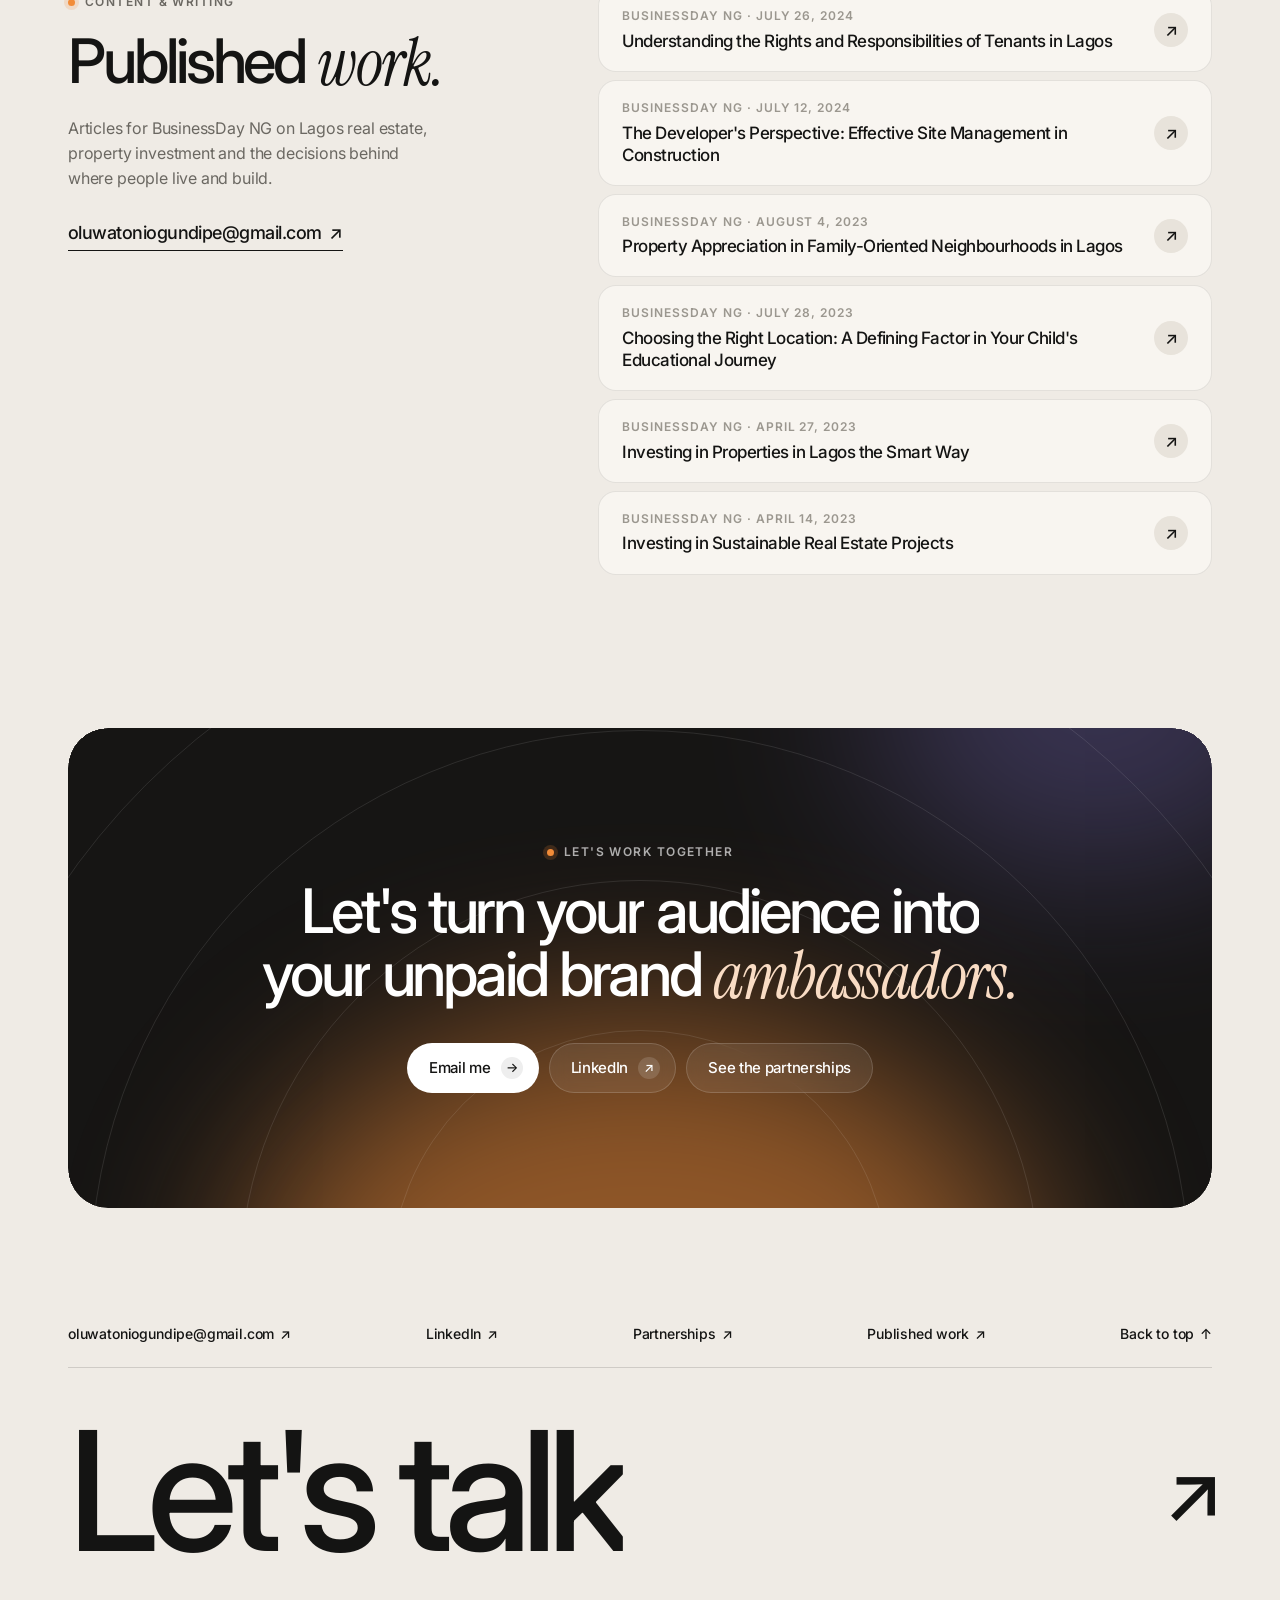
==== commit 2a8a6673: "Add deliverables, partner value, dates and reflections to case studies; hide duplicate ticker from s" ====
--- a/index.html
+++ b/index.html
@@ -97,10 +97,10 @@
         <div class="ticker__label"><small>Recent work</small><a href="#partnerships">See all</a></div>
         <div class="ticker__rail">
           <div class="ticker__track">
-            <span><i></i><b>ART X Lagos × Pulse</b> Media partnership <time>2026</time></span>
-            <span><i></i><b>The Juice × Lagos Cocktail Week</b> Brand activation <time>2026</time></span>
-            <span><i></i><b>Moonshot by TechCabal × Pulse</b> Media partnership <time>2026</time></span>
-            <span><i></i><b>The House × Pulse × Lagos Fashion Week</b> Cultural partnership <time>2026</time></span>
+            <span><i></i><b>ART X Lagos × Pulse</b> Media partnership <time>Nov 2026</time></span>
+            <span><i></i><b>The Juice × Lagos Cocktail Week</b> Brand activation <time>Oct 2026</time></span>
+            <span><i></i><b>Moonshot by TechCabal × Pulse</b> Media partnership <time>Oct 2026</time></span>
+            <span><i></i><b>The House × Pulse × Lagos Fashion Week</b> Cultural partnership <time>Oct 2026</time></span>
             <span><i></i><b>Pulse Fiesta Rave SZN</b> Brand repositioning</span>
             <span><i></i><b>User Needs Impact Project 360</b> WAN‑IFRA Award</span>
           </div>
@@ -180,10 +180,10 @@
             <div class="proj__copy">
               <span class="chip">Strategic Media Partnerships · Thought Leadership</span>
               <h3>Moonshot by TechCabal × Pulse</h3>
-              <p>A media partnership that put Pulse's platforms inside the conversations shaping Africa's technology, business and creative ecosystem. I coordinated it from conception to execution.</p>
+              <p>A media partnership that put Pulse's platforms inside the conversations shaping Africa's technology, business and creative ecosystem.</p>
               <div class="proj__stats proj__stats--text">
                 <div><small>My role</small><strong>Coordinated the partnership from conception to execution</strong></div>
-                <div><small>Focus</small><strong>Industry engagement &amp; thought leadership</strong></div>
+                <div><small>Result</small><strong>Pulse on the Creator Economy panel</strong></div>
               </div>
               <a href="partnerships/moonshot-techcabal.html" class="btn btn--dark btn--sm">View case study <span class="btn__arrow">→</span></a>
             </div>
--- a/css/style.css
+++ b/css/style.css
@@ -955,3 +955,11 @@
 .lightbox__prev { left: 18px; top: 50%; transform: translateY(-50%); }
 .lightbox__next { right: 18px; top: 50%; transform: translateY(-50%); }
 @media (max-width: 600px) { .lightbox figure { padding: 64px 12px 24px; } .lightbox__prev, .lightbox__next { top: auto; bottom: 18px; transform: none; } }
+
+/* Delivered / partner-gain row on case pages */
+.fsr--2, .fsr--1 { margin-top: 14px; }
+.fsr--2 { grid-template-columns: 1.6fr 1fr; }
+.fsr--1 { grid-template-columns: 1fr; }
+.fsr li b { color: var(--ink); font-weight: 600; }
+.fsr__gain p { margin: 0; font-family: var(--serif); font-size: clamp(22px, 2.2vw, 28px); line-height: 1.25; letter-spacing: -0.015em; }
+@media (max-width: 900px) { .fsr--2 { grid-template-columns: 1fr; } }
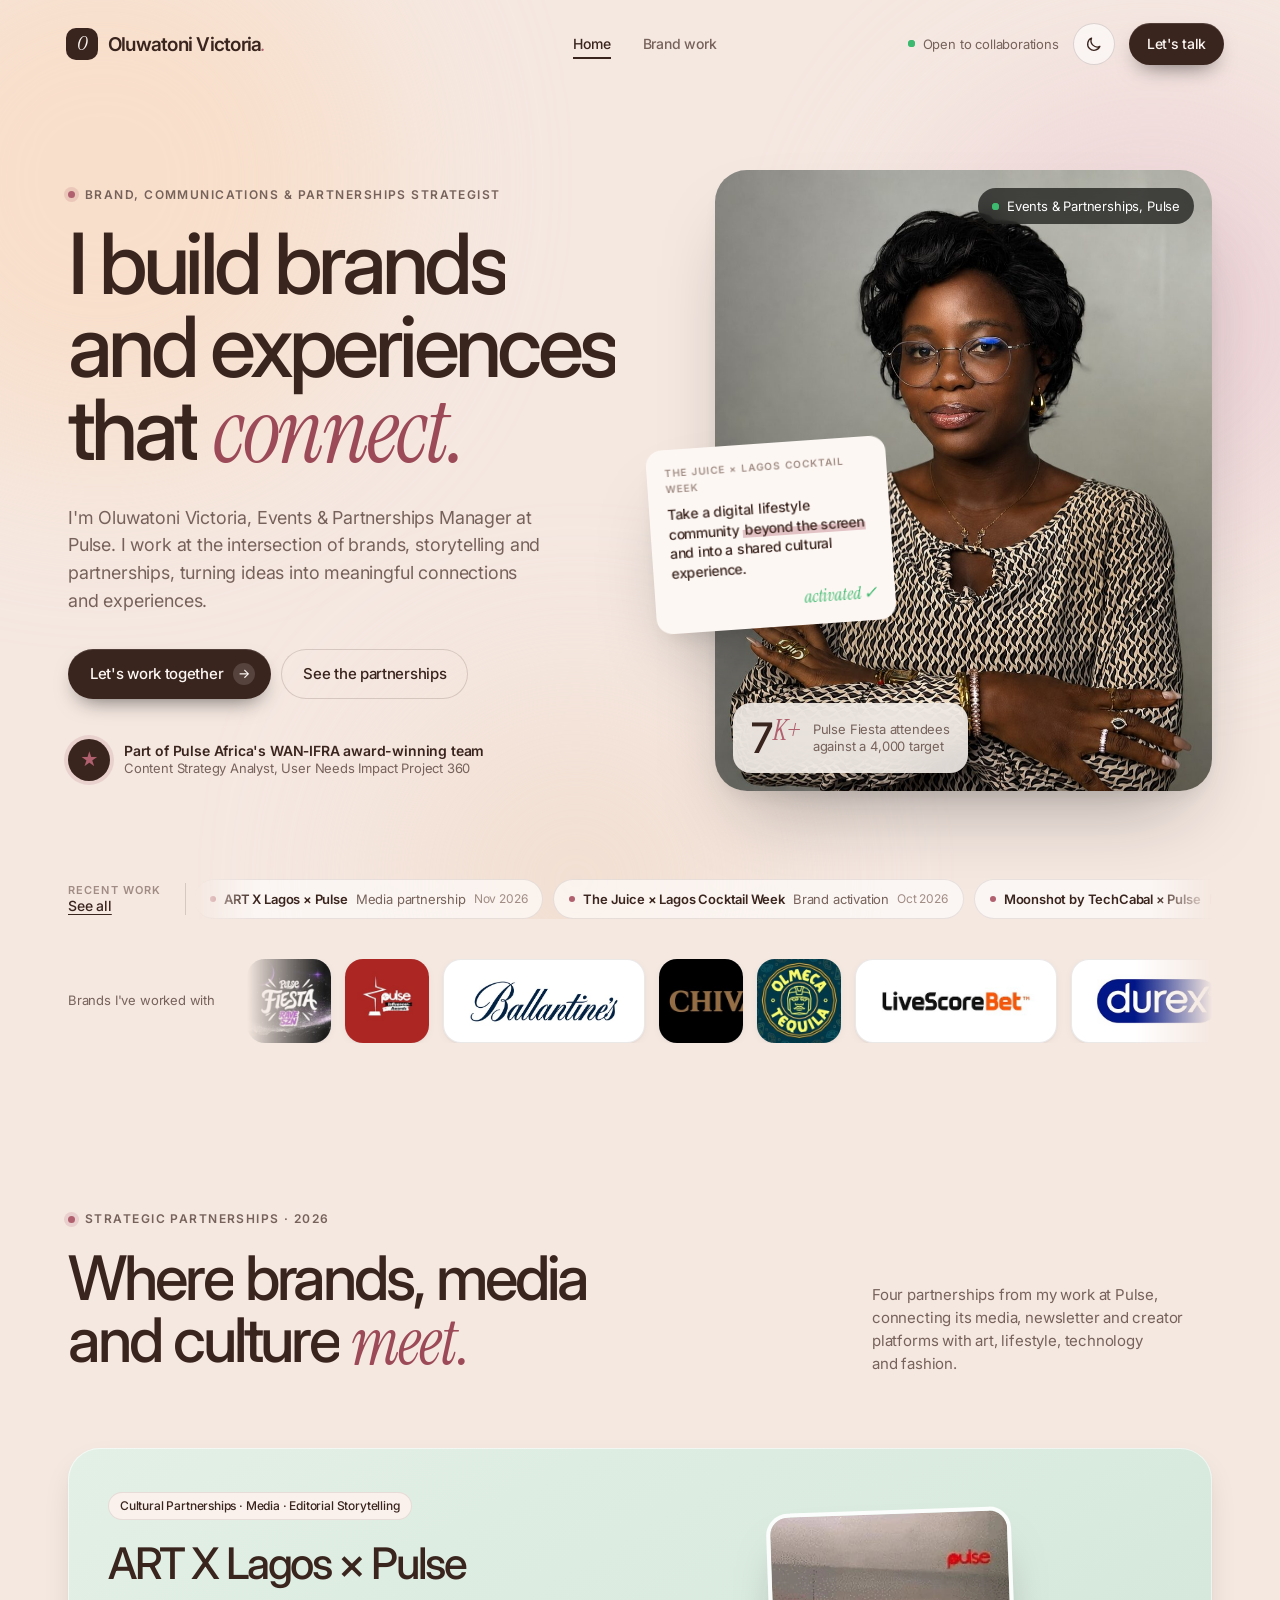
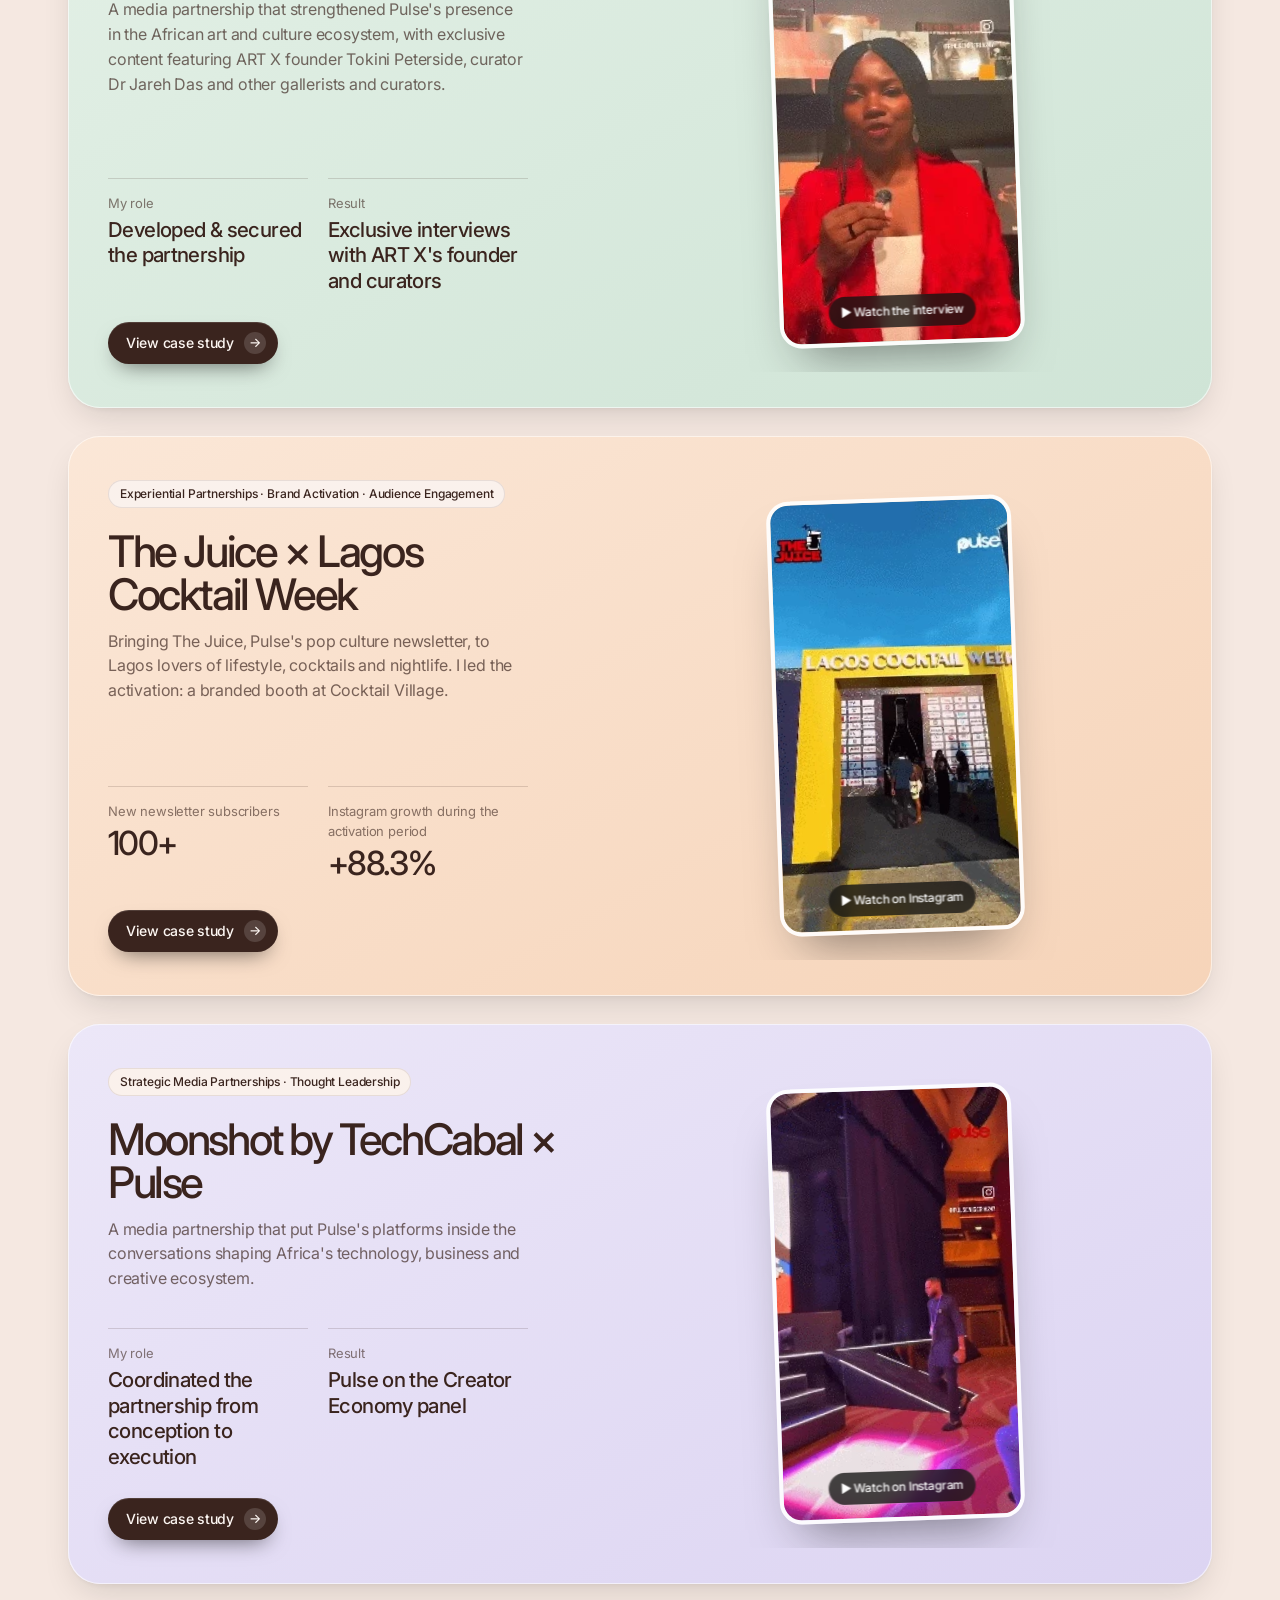
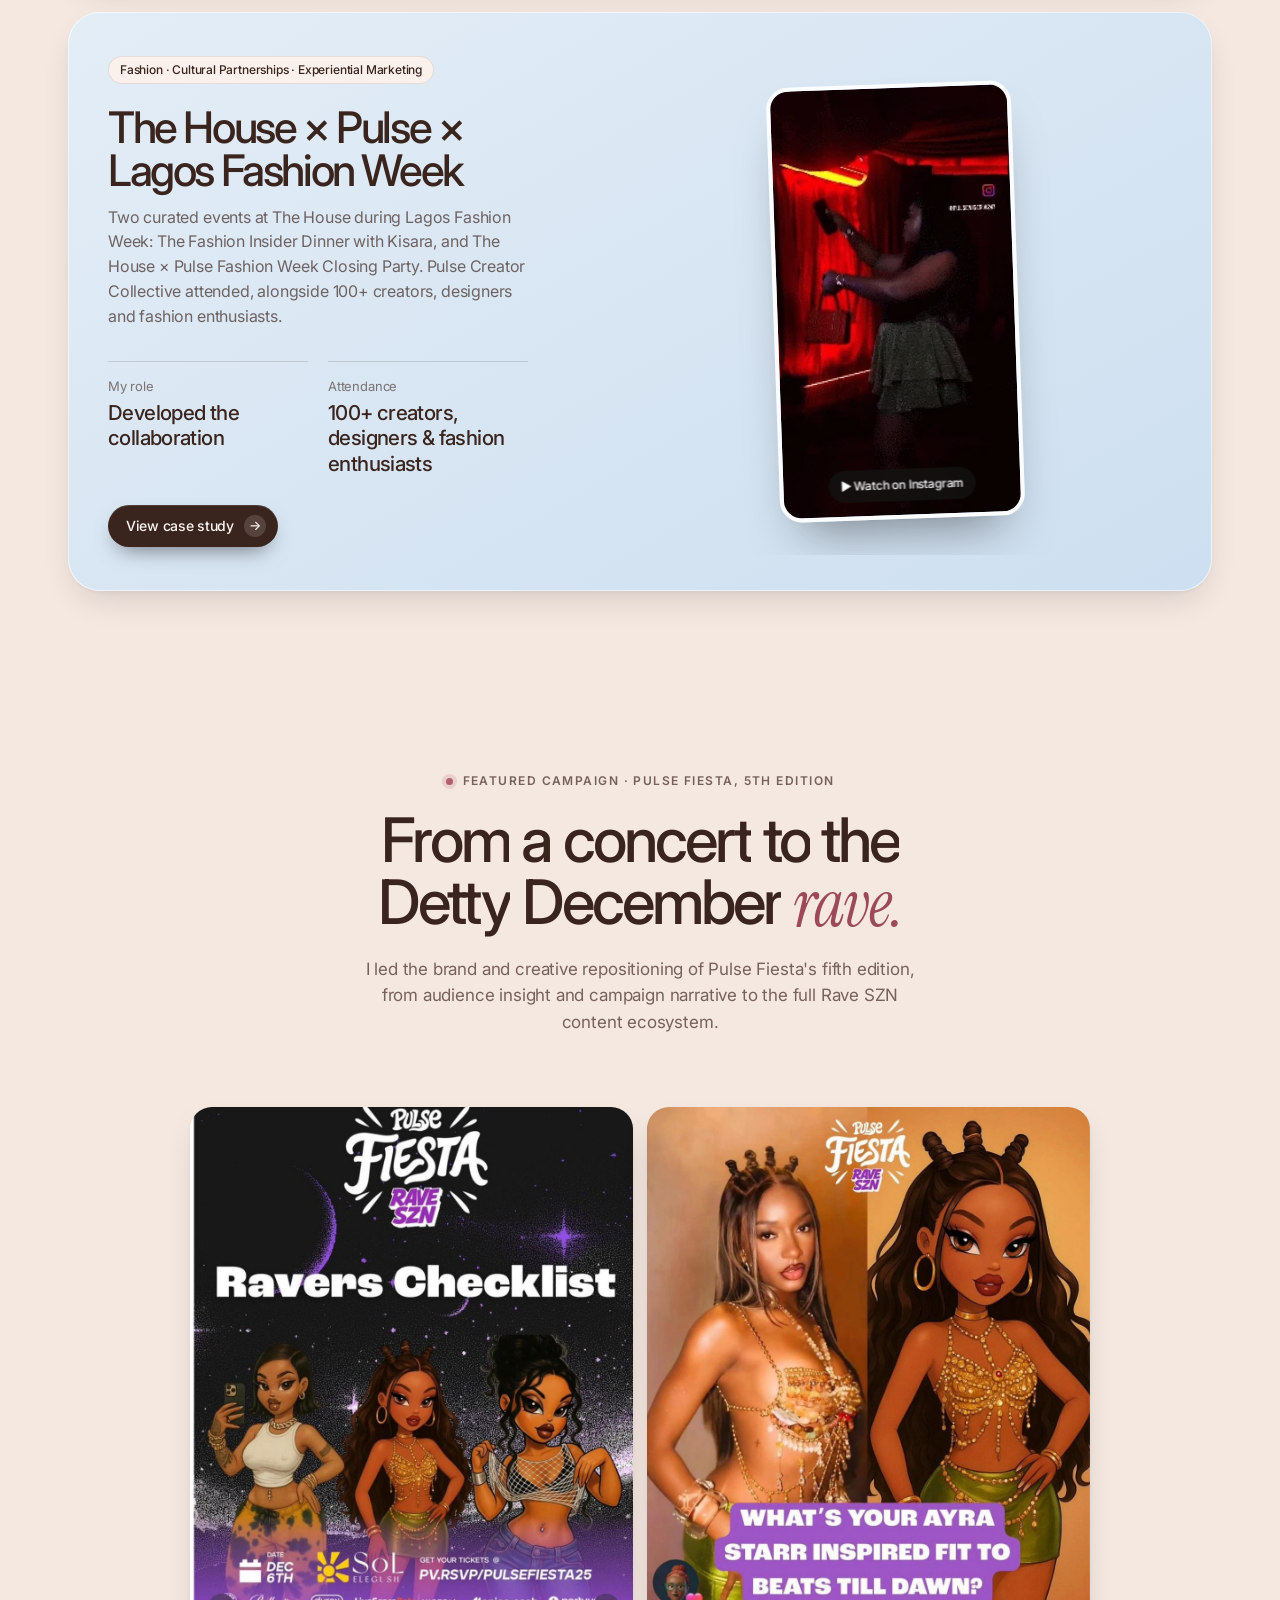
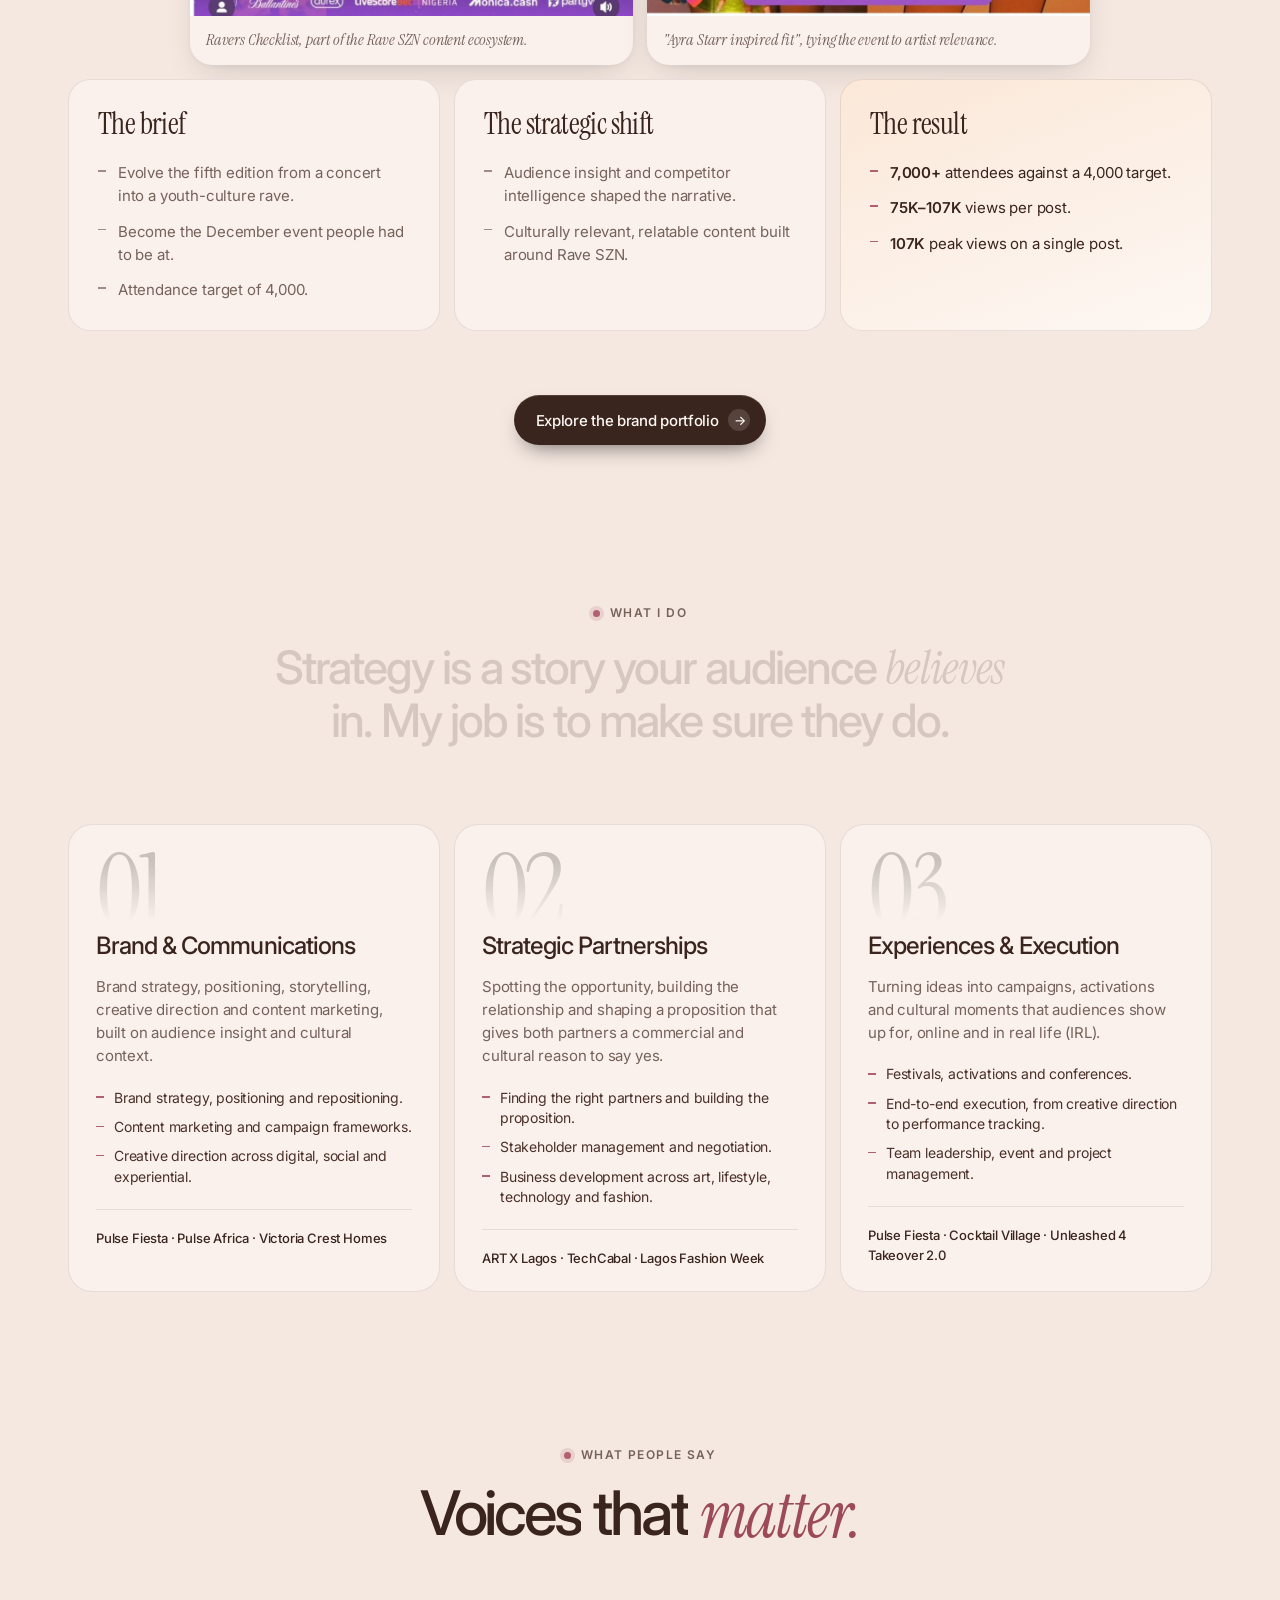
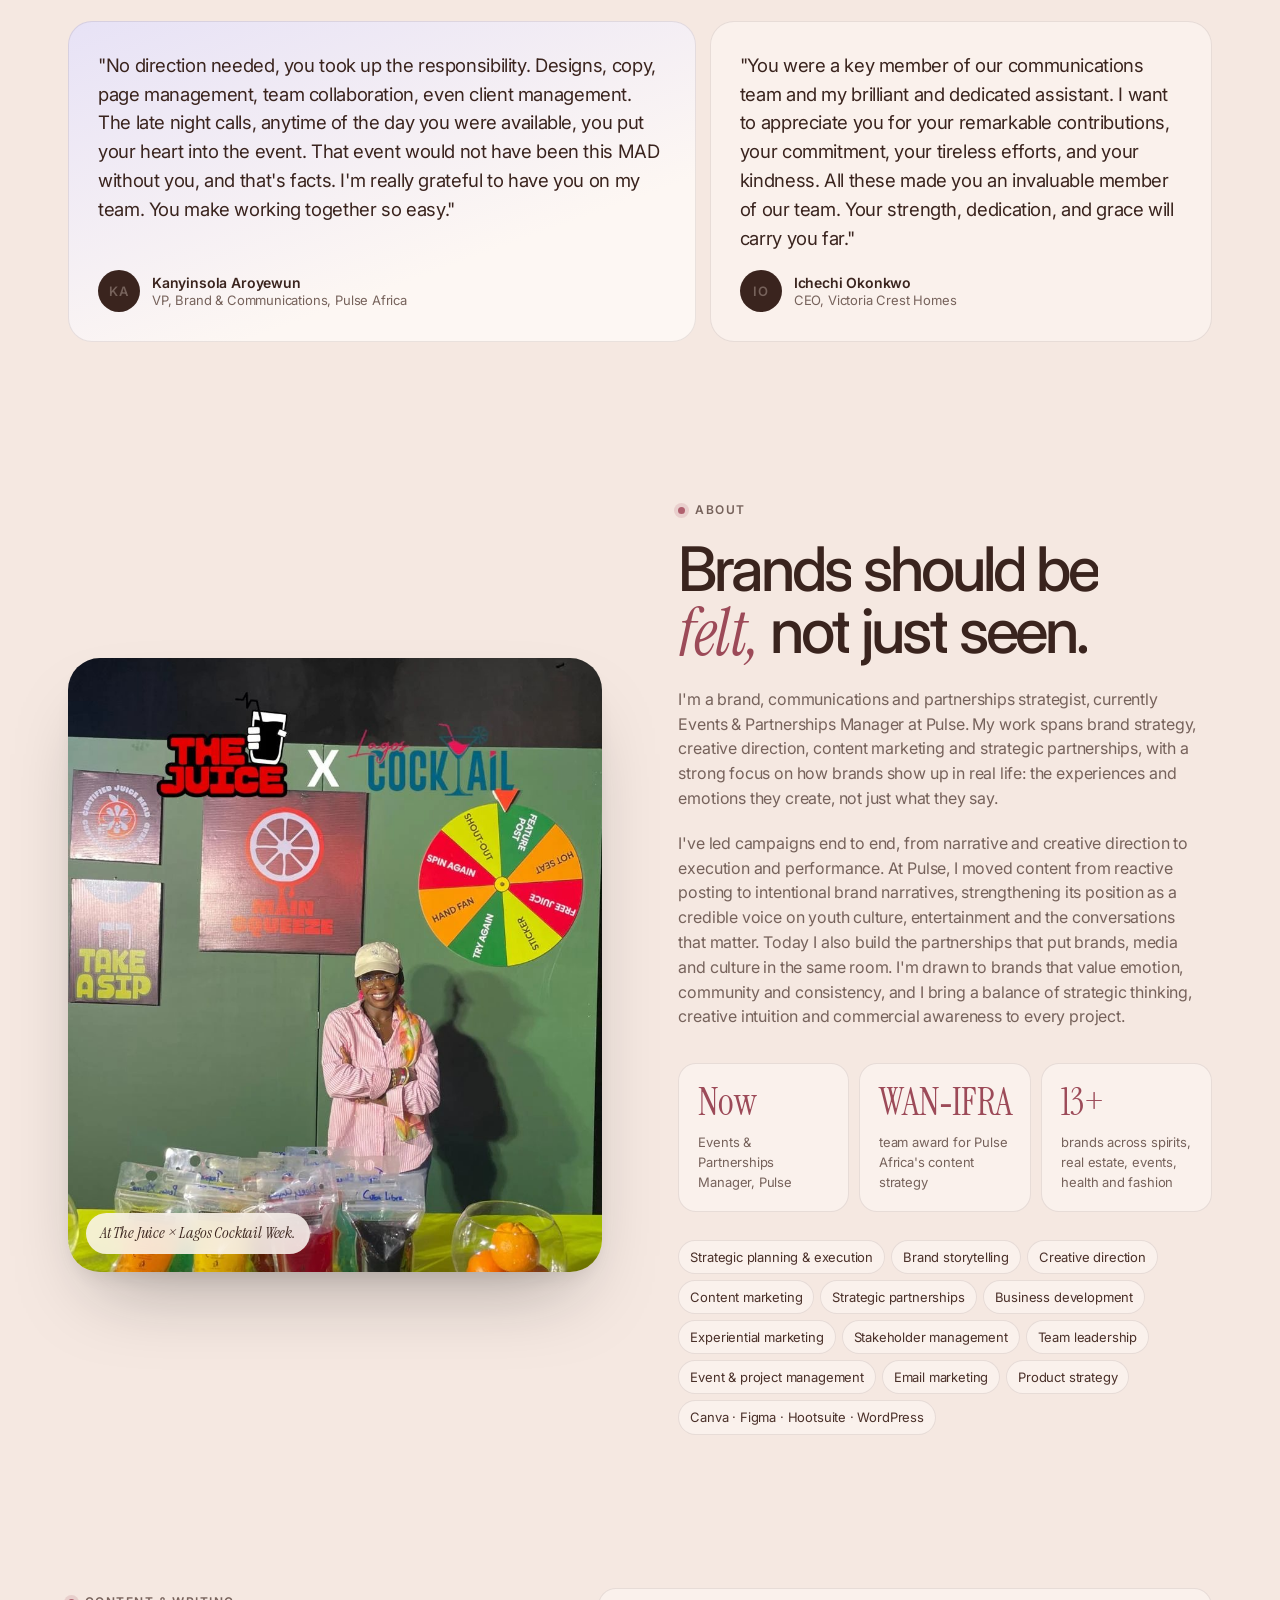
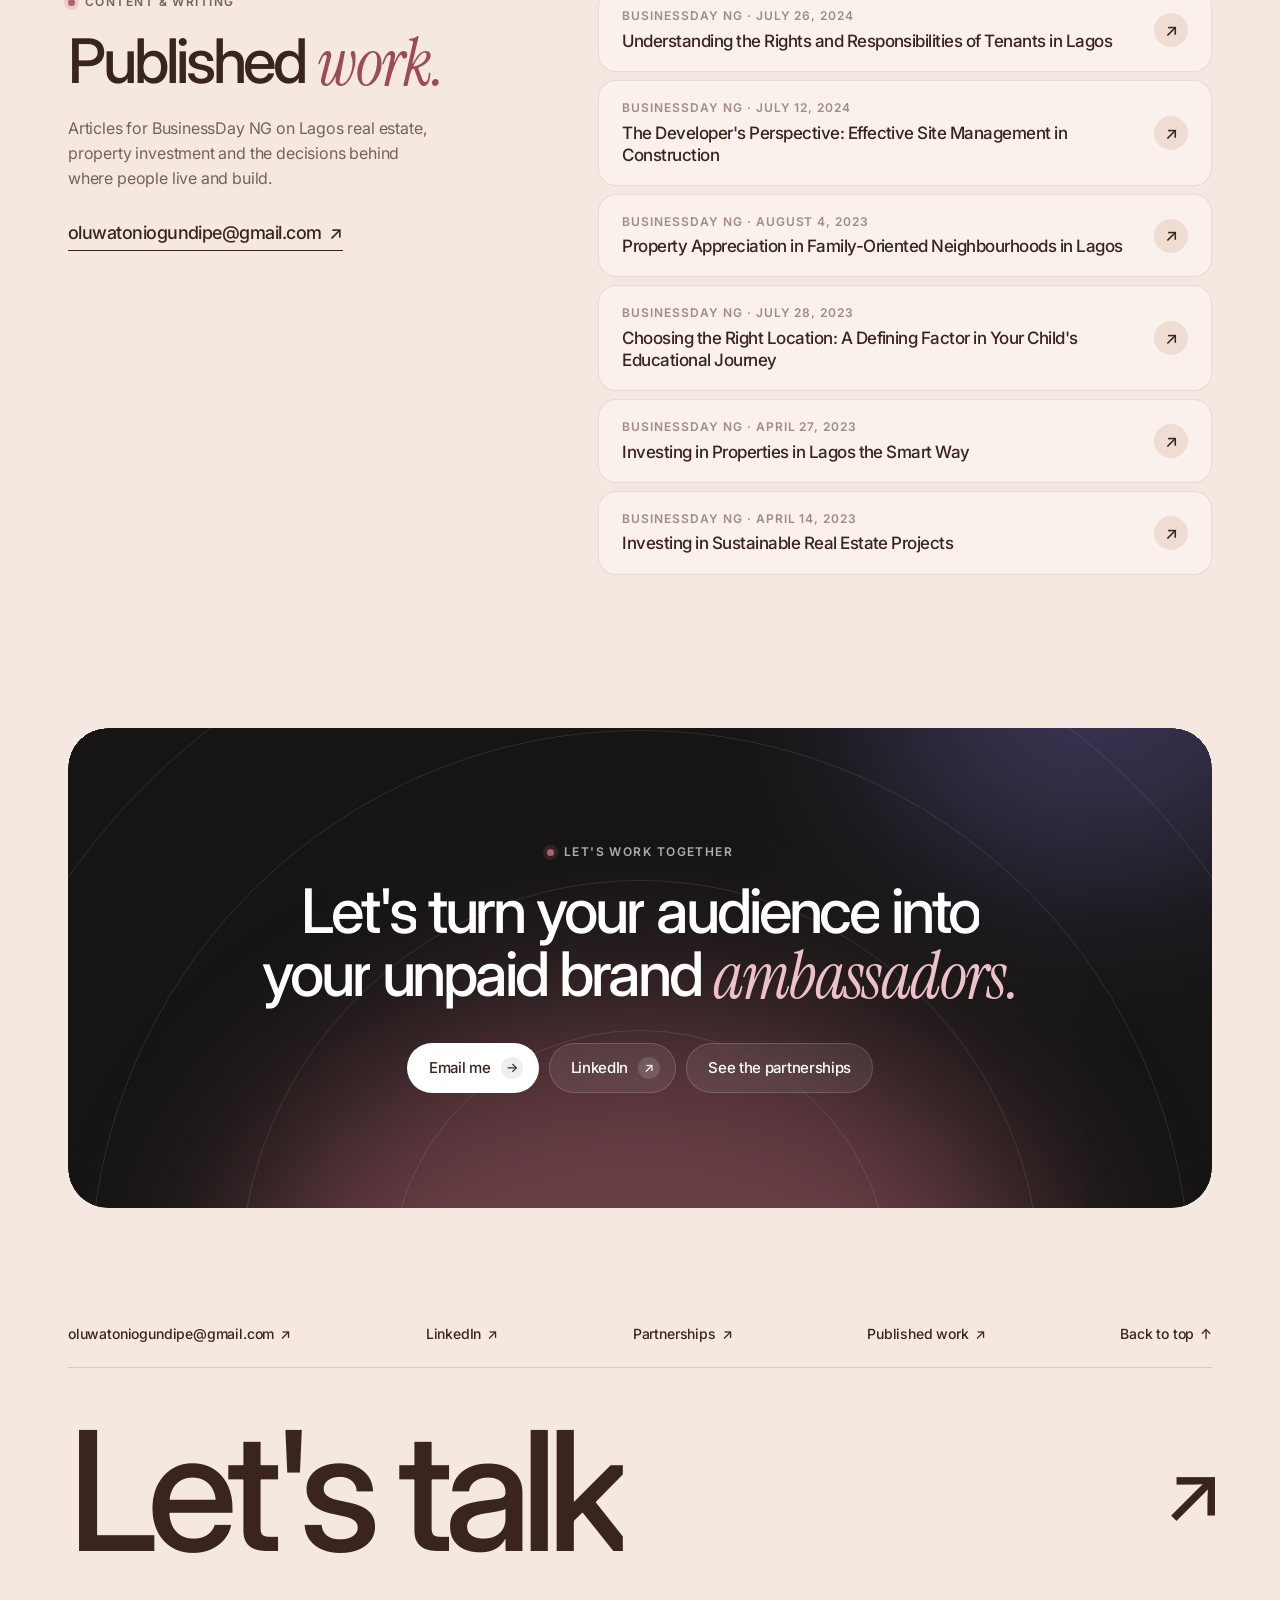
==== commit abecc482: "Espresso and rose colour scheme across the site Co-Authored-By: Claude Opus 5.5 <noreply@anthropic.c" ====
--- a/index.html
+++ b/index.html
@@ -5,8 +5,8 @@
   <meta name="viewport" content="width=device-width, initial-scale=1" />
   <title>Oluwatoni Victoria — Brand, Communications &amp; Partnerships Strategist</title>
   <meta name="description" content="Oluwatoni Victoria Ogundipe builds brands, develops strategic partnerships and creates experiences that connect with people. Events &amp; Partnerships Manager at Pulse." />
-  <meta name="theme-color" content="#EFEBE5" media="(prefers-color-scheme: light)" />
-  <meta name="theme-color" content="#121110" media="(prefers-color-scheme: dark)" />
+  <meta name="theme-color" content="#F5E8E1" media="(prefers-color-scheme: light)" />
+  <meta name="theme-color" content="#15100E" media="(prefers-color-scheme: dark)" />
   <script>
     (function () {
       var t;
--- a/css/style.css
+++ b/css/style.css
@@ -11,23 +11,23 @@
    ========================================================= */
 
 :root {
-  --bg: #efebe5;
-  --bg-2: #e8e3db;
-  --card: #f8f5f0;
-  --paper: #fbf9f5;
-  --ink: #141413;
-  --ink-2: #232321;
-  --muted: #6b6862;
-  --muted-2: #9b978f;
-  --line: rgba(20, 20, 19, 0.09);
-  --line-2: rgba(20, 20, 19, 0.14);
-  --on-ink: #ffffff;
-  --dark-surface: #161514;
-  --nav-glass: rgba(248, 245, 240, 0.78);
-  --glass: rgba(251, 249, 245, 0.86);
-  --chip-bg: rgba(255, 255, 255, 0.7);
-  --dim-text: rgba(20, 20, 19, 0.66);
-  --dim-text-2: rgba(20, 20, 19, 0.6);
+  --bg: #f5e8e1;
+  --bg-2: #efddd4;
+  --card: #faf1ec;
+  --paper: #fdf7f3;
+  --ink: #3a241e;
+  --ink-2: #4a3029;
+  --muted: #76625b;
+  --muted-2: #a08c84;
+  --line: rgba(58, 36, 30, 0.10);
+  --line-2: rgba(58, 36, 30, 0.16);
+  --on-ink: #fdf7f3;
+  --dark-surface: #2b1b16;
+  --nav-glass: rgba(250, 241, 236, 0.8);
+  --glass: rgba(253, 247, 243, 0.86);
+  --chip-bg: rgba(255, 255, 255, 0.6);
+  --dim-text: rgba(58, 36, 30, 0.68);
+  --dim-text-2: rgba(58, 36, 30, 0.6);
 
   --sage: #dfeee4;
   --sage-2: #b5d4a0;
@@ -36,8 +36,8 @@
   --lav: #e7e2f6;
   --sky: #dde9f4;
   --blush: #fde7ea;
-  --accent: #f28c38;
-  --accent-2: #e06a2a;
+  --accent: #b0606e;
+  --accent-2: #9c4a58;
   --green: #3dba6f;
 
   --sans: "Inter", ui-sans-serif, system-ui, -apple-system, "Segoe UI", sans-serif;
@@ -52,6 +52,8 @@
   --ease-out: cubic-bezier(0.16, 1, 0.3, 1);
   --max: 1240px;
   --g: clamp(16px, 4vw, 48px);
+  --rose: #9c4a58;
+  --rose-soft: #ecc1c8;
 }
 
 *, *::before, *::after { box-sizing: border-box; }
@@ -74,7 +76,7 @@
 .h2 { margin: 0; font-size: clamp(36px, 4.8vw, 64px); font-weight: 500; line-height: 1.02; letter-spacing: -0.05em; text-wrap: balance; }
 .display em, .h2 em { font-size: 1.06em; letter-spacing: -0.025em; }
 .eyebrow { margin: 0 0 18px; display: inline-flex; align-items: center; gap: 10px; font-size: 12px; font-weight: 600; letter-spacing: 0.12em; text-transform: uppercase; color: var(--muted); }
-.eyebrow::before { content: ""; width: 7px; height: 7px; border-radius: 50%; background: var(--accent); box-shadow: 0 0 0 4px rgba(242, 140, 56, 0.18); }
+.eyebrow::before { content: ""; width: 7px; height: 7px; border-radius: 50%; background: var(--accent); box-shadow: 0 0 0 4px rgba(176, 96, 110, 0.18); }
 .eyebrow--light { color: rgba(255, 255, 255, 0.65); }
 
 /* Section headers */
@@ -96,11 +98,11 @@
 .btn--dark { background: var(--ink); color: var(--on-ink); box-shadow: 0 1px 0 rgba(255,255,255,.12) inset, 0 10px 22px -10px rgba(0,0,0,.6); }
 .btn--dark::before, .btn--light::before {
   content: ""; position: absolute; inset: 0; z-index: -1; border-radius: inherit;
-  background: radial-gradient(120px circle at var(--mx, 50%) var(--my, 50%), rgba(242,140,56,.55), transparent 70%);
+  background: radial-gradient(120px circle at var(--mx, 50%) var(--my, 50%), rgba(176, 96, 110,.55), transparent 70%);
   opacity: 0; transition: opacity 0.4s;
 }
 .btn--dark:hover::before, .btn--light:hover::before { opacity: 1; }
-.btn--light { background: #fff; color: #141413; }
+.btn--light { background: #fff; color: #3a241e; }
 .btn--line { background: transparent; color: var(--ink); box-shadow: inset 0 0 0 1px var(--line-2); }
 .btn--line:hover { background: var(--paper); }
 .btn--glass { background: rgba(255,255,255,.08); color: #fff; box-shadow: inset 0 0 0 1px rgba(255,255,255,.16); backdrop-filter: blur(8px); }
@@ -121,12 +123,12 @@
 .glow { position: absolute; inset: 0; overflow: hidden; pointer-events: none; z-index: 0; }
 .glow i { position: absolute; border-radius: 50%; filter: blur(90px); animation: drift 20s ease-in-out infinite alternate; }
 .glow--hero i:nth-child(1) { width: 44vw; height: 44vw; left: -14vw; top: -8vw; background: var(--peach); opacity: .75; }
-.glow--hero i:nth-child(2) { width: 36vw; height: 36vw; right: -8vw; top: 10%; background: var(--lav); opacity: .8; animation-delay: -7s; }
-.glow--hero i:nth-child(3) { width: 30vw; height: 30vw; left: 30%; bottom: -12vw; background: var(--sage); opacity: .7; animation-delay: -13s; }
+.glow--hero i:nth-child(2) { width: 36vw; height: 36vw; right: -8vw; top: 10%; background: #ecd0d6; opacity: .8; animation-delay: -7s; }
+.glow--hero i:nth-child(3) { width: 30vw; height: 30vw; left: 30%; bottom: -12vw; background: #f1dccd; opacity: .7; animation-delay: -13s; }
 .glow--card i:nth-child(1) { width: 260px; height: 260px; right: -80px; top: -90px; background: var(--accent); opacity: .45; }
-.glow--card i:nth-child(2) { width: 200px; height: 200px; left: -60px; bottom: -100px; background: #7a6bd6; opacity: .3; }
+.glow--card i:nth-child(2) { width: 200px; height: 200px; left: -60px; bottom: -100px; background: #c98b97; opacity: .3; }
 .glow--dark i:nth-child(1) { width: 50vw; height: 30vw; left: -10vw; top: -10vw; background: var(--accent); opacity: .16; }
-.glow--dark i:nth-child(2) { width: 40vw; height: 30vw; right: -10vw; bottom: -10vw; background: #7a6bd6; opacity: .16; }
+.glow--dark i:nth-child(2) { width: 40vw; height: 30vw; right: -10vw; bottom: -10vw; background: #c98b97; opacity: .16; }
 .glow--cta i:nth-child(1) { width: 70%; height: 120%; left: 15%; bottom: -80%; background: var(--accent); opacity: .55; }
 .glow--cta i:nth-child(2) { width: 40%; height: 70%; right: -10%; top: -40%; background: #8a7be0; opacity: .3; }
 @keyframes drift { to { transform: translate3d(5%, -5%, 0) scale(1.12); } }
@@ -189,7 +191,7 @@
 }
 .note__label { display: block; font-size: 10px; font-weight: 600; letter-spacing: 0.1em; text-transform: uppercase; color: var(--muted-2); margin-bottom: 8px; }
 .note p { margin: 0; font-size: 14px; line-height: 1.4; font-weight: 500; letter-spacing: -0.02em; }
-.note mark { background: linear-gradient(transparent 55%, rgba(242,140,56,.35) 55%); color: inherit; padding: 0 2px; }
+.note mark { background: linear-gradient(transparent 55%, rgba(176, 96, 110,.35) 55%); color: inherit; padding: 0 2px; }
 .note__sign { display: block; margin-top: 10px; text-align: right; font-family: var(--serif); font-style: italic; font-size: 17px; color: var(--green); }
 @keyframes float { 0%, 100% { transform: rotate(-4deg) translateY(0); } 50% { transform: rotate(-3deg) translateY(-10px); } }
 
@@ -278,7 +280,7 @@
 
 /* ---------- Band ---------- */
 .band { margin-top: clamp(80px, 10vw, 140px); background: var(--ink); color: #fff; padding: clamp(48px, 6vw, 72px) 0; position: relative; overflow: hidden; }
-.band::before { content: ""; position: absolute; inset: 0; background: radial-gradient(60% 120% at 0% 0%, rgba(242,140,56,.22), transparent 60%), radial-gradient(50% 120% at 100% 100%, rgba(138,123,224,.18), transparent 60%); }
+.band::before { content: ""; position: absolute; inset: 0; background: radial-gradient(60% 120% at 0% 0%, rgba(176, 96, 110,.22), transparent 60%), radial-gradient(50% 120% at 100% 100%, rgba(201, 139, 151,.18), transparent 60%); }
 .band__grid { position: relative; display: grid; grid-template-columns: repeat(4, 1fr); gap: 24px; }
 .band__item { padding-left: 20px; border-left: 1px solid rgba(255,255,255,.14); }
 .band__item strong { display: block; white-space: nowrap; font-size: clamp(34px, 5vw, 72px); font-weight: 500; letter-spacing: -0.06em; line-height: 1; font-variant-numeric: tabular-nums; }
@@ -331,9 +333,9 @@
 .timeline__rail { position: absolute; left: 0; right: 0; top: 6px; height: 2px; background: rgba(255,255,255,.12); border-radius: 2px; }
 .timeline__fill { position: absolute; inset: 0; width: calc(var(--prog, 0) * 100%); background: linear-gradient(90deg, var(--accent), var(--peach)); border-radius: inherit; }
 .tstep { position: relative; padding: 26px 24px; border-radius: 22px; background: rgba(255,255,255,.04); box-shadow: inset 0 0 0 1px rgba(255,255,255,.08); transition: background .5s, box-shadow .5s; }
-.tstep.is-lit { background: rgba(255,255,255,.07); box-shadow: inset 0 0 0 1px rgba(242,140,56,.35); }
+.tstep.is-lit { background: rgba(255,255,255,.07); box-shadow: inset 0 0 0 1px rgba(176, 96, 110,.35); }
 .tstep__dot { position: absolute; left: 24px; top: -34px; width: 14px; height: 14px; border-radius: 50%; background: #121211; box-shadow: inset 0 0 0 2px rgba(255,255,255,.25); transition: box-shadow .4s, background .4s; }
-.tstep.is-lit .tstep__dot { background: var(--accent); box-shadow: 0 0 0 6px rgba(242,140,56,.2); }
+.tstep.is-lit .tstep__dot { background: var(--accent); box-shadow: 0 0 0 6px rgba(176, 96, 110,.2); }
 .tstep small { font-family: var(--serif); font-style: italic; font-size: 18px; color: rgba(255,255,255,.55); }
 .tstep h3 { margin: 26px 0 8px; font-size: 24px; font-weight: 500; letter-spacing: -0.04em; }
 .tstep p { margin: 0 0 22px; color: rgba(255,255,255,.58); font-size: 14px; }
@@ -399,7 +401,7 @@
 .rings i:nth-child(3) { width: 1100px; height: 1100px; animation-delay: -3s; }
 .rings i:nth-child(4) { width: 1400px; height: 1400px; animation-delay: -4.5s; }
 .glow--cta { z-index: -2; }
-@keyframes ring { 0%, 100% { opacity: .5; } 50% { opacity: 1; border-color: rgba(242,140,56,.28); } }
+@keyframes ring { 0%, 100% { opacity: .5; } 50% { opacity: 1; border-color: rgba(176, 96, 110,.28); } }
 
 /* ---------- Footer ---------- */
 .footer { position: relative; overflow: hidden; padding-top: clamp(72px, 9vw, 120px); }
@@ -490,7 +492,7 @@
    ========================================================= */
 
 /* Hero proof badge (replaces face stack) */
-.proof__badge { display: grid; place-items: center; width: 42px; height: 42px; border-radius: 50%; background: var(--ink); color: var(--accent); font-size: 18px; box-shadow: 0 0 0 4px rgba(242,140,56,.16); }
+.proof__badge { display: grid; place-items: center; width: 42px; height: 42px; border-radius: 50%; background: var(--ink); color: var(--accent); font-size: 18px; box-shadow: 0 0 0 4px rgba(176, 96, 110,.16); }
 
 /* Approach: three cards instead of two */
 .pf--3 { grid-template-columns: repeat(3, 1fr); max-width: none; }
@@ -603,7 +605,7 @@
 .cs-media { position: relative; margin: 0; aspect-ratio: 16 / 8; border-radius: 32px; overflow: hidden; box-shadow: var(--sh-lg); }
 .cs-media .ph__lockup { font-size: clamp(40px, 6vw, 88px); max-width: 14ch; }
 .cs-metric { display: grid; grid-template-columns: 1fr 1fr; gap: 14px 40px; margin-top: 14px; padding: clamp(28px, 4vw, 44px); border-radius: 28px; background: var(--dark-surface); color: #fff; position: relative; overflow: hidden; }
-.cs-metric::before { content: ""; position: absolute; inset: 0; background: radial-gradient(60% 120% at 0% 0%, rgba(242,140,56,.25), transparent 60%); }
+.cs-metric::before { content: ""; position: absolute; inset: 0; background: radial-gradient(60% 120% at 0% 0%, rgba(176, 96, 110,.25), transparent 60%); }
 .cs-metric > * { position: relative; }
 .cs-metric strong { display: block; font-size: clamp(48px, 7vw, 96px); font-weight: 500; letter-spacing: -0.06em; line-height: 1; }
 .cs-metric div:nth-child(2) strong { color: var(--peach); }
@@ -795,33 +797,36 @@
 :root { color-scheme: light; }
 :root[data-theme="dark"] {
   color-scheme: dark;
-  --bg: #121110;
-  --bg-2: #24221f;
-  --card: #1b1a18;
-  --paper: #22201d;
-  --ink: #f2eee7;
-  --ink-2: #e4dfd6;
-  --muted: #a7a197;
-  --muted-2: #7f796f;
+  --bg: #15100e;
+  --bg-2: #261d1a;
+  --card: #1d1613;
+  --paper: #241b18;
+  --ink: #f4e9e4;
+  --ink-2: #e6d8d2;
+  --muted: #b0a099;
+  --muted-2: #857570;
   --line: rgba(255, 255, 255, 0.08);
   --line-2: rgba(255, 255, 255, 0.14);
-  --on-ink: #141413;
-  --dark-surface: #1e1c1a;
-  --nav-glass: rgba(30, 28, 26, 0.78);
-  --glass: rgba(30, 28, 26, 0.84);
+  --on-ink: #2a1a15;
+  --dark-surface: #211815;
+  --nav-glass: rgba(33, 24, 21, 0.8);
+  --glass: rgba(33, 24, 21, 0.84);
   --chip-bg: rgba(255, 255, 255, 0.07);
-  --dim-text: rgba(242, 238, 231, 0.72);
-  --dim-text-2: rgba(242, 238, 231, 0.6);
+  --dim-text: rgba(244, 233, 228, 0.72);
+  --dim-text-2: rgba(244, 233, 228, 0.6);
   --sage: #1c2a21;
   --peach: #33241a;
   --peach-2: #2a1f18;
   --lav: #241f36;
   --sky: #1a2531;
   --blush: #2f1f23;
-  --accent-2: #f2955a;
+  --accent-2: #e3a6b1;
   --sh-sm: 0 1px 2px rgba(0, 0, 0, 0.3), 0 2px 8px rgba(0, 0, 0, 0.2);
   --sh: 0 2px 4px rgba(0, 0, 0, 0.2), 0 14px 34px -10px rgba(0, 0, 0, 0.55);
   --sh-lg: 0 40px 80px -30px rgba(0, 0, 0, 0.7), 0 10px 24px -8px rgba(0, 0, 0, 0.4);
+  --accent: #d9919e;
+  --rose: #dd9aa6;
+  --rose-soft: #ecc1c8;
 }
 :root[data-theme="dark"] body { background: var(--bg); color: var(--ink); }
 :root[data-theme="dark"] .glow i { opacity: .55; }
@@ -846,11 +851,11 @@
 :root[data-theme="dark"] .portrait__tag { background: rgba(20,20,19,.78); }
 :root[data-theme="dark"] .btn--line:hover { background: var(--paper); }
 :root[data-theme="dark"] .btn--dark .btn__arrow { background: rgba(20,20,19,.1); }
-:root[data-theme="dark"] .btn--dark::before { background: radial-gradient(120px circle at var(--mx, 50%) var(--my, 50%), rgba(242,140,56,.45), transparent 70%); }
+:root[data-theme="dark"] .btn--dark::before { background: radial-gradient(120px circle at var(--mx, 50%) var(--my, 50%), rgba(176, 96, 110,.45), transparent 70%); }
 :root[data-theme="dark"] .brand { box-shadow: 0 0 0 1px rgba(255,255,255,.06); }
 :root[data-theme="dark"] .gallery figure, :root[data-theme="dark"] .about__img, :root[data-theme="dark"] .portrait { box-shadow: 0 0 0 1px rgba(255,255,255,.05), var(--sh-lg); }
 :root[data-theme="dark"] .footer__big-text { background-image: linear-gradient(90deg, var(--accent-2) 50%, var(--ink) 50%); }
-:root[data-theme="dark"] ::selection { background: var(--accent); color: #141413; }
+:root[data-theme="dark"] ::selection { background: var(--accent); color: #2a1a15; }
 
 /* ---------- Theme toggle ---------- */
 .theme-toggle { position: relative; flex-shrink: 0; width: 42px; height: 42px; border-radius: 50%; border: 0; cursor: pointer; display: grid; place-items: center; background: var(--chip-bg); color: var(--ink); box-shadow: inset 0 0 0 1px var(--line-2); transition: background .3s, transform .5s var(--ease); }
@@ -867,7 +872,7 @@
 }
 
 /* Dark-mode fixes: accents on always-dark surfaces use the light peach, not the theme token */
-.cta__card .h2 em, .sh--dark .h2 em, .cs-metric div:nth-child(2) strong { color: #f9dcc4; }
+.cta__card .h2 em, .sh--dark .h2 em, .cs-metric div:nth-child(2) strong { color: var(--rose-soft); }
 :root[data-theme="dark"] .stack .proj__media.ph { background: none; }
 :root[data-theme="dark"] .pf__card--fix .pf__icon { background: var(--ink); color: var(--on-ink); }
 
@@ -889,7 +894,7 @@
 /* ---------- Case pages: three metrics, story block, caption ---------- */
 .cs-metric--3 { grid-template-columns: repeat(3, 1fr); }
 .cs-metric--3 div:nth-child(2) strong { color: #fff; }
-.cs-metric--3 div:nth-child(3) strong { color: #f9dcc4; }
+.cs-metric--3 div:nth-child(3) strong { color: var(--rose-soft); }
 .cs-metric--3 strong { font-size: clamp(40px, 5.4vw, 76px); }
 .cs-caption { margin: 12px 0 0; text-align: center; font-family: var(--serif); font-style: italic; font-size: 17px; color: var(--muted); }
 .cs-story { display: grid; grid-template-columns: 0.9fr 1.1fr; gap: clamp(24px, 4vw, 56px); align-items: center; margin-top: 14px; padding: clamp(20px, 3vw, 32px); border-radius: 28px; background: var(--card); box-shadow: inset 0 0 0 1px var(--line); }
@@ -963,3 +968,69 @@
 .fsr li b { color: var(--ink); font-weight: 600; }
 .fsr__gain p { margin: 0; font-family: var(--serif); font-size: clamp(22px, 2.2vw, 28px); line-height: 1.25; letter-spacing: -0.015em; }
 @media (max-width: 900px) { .fsr--2 { grid-template-columns: 1fr; } }
+
+/* Brand portfolio page intro */
+.bw-hero { padding-bottom: clamp(48px, 6vw, 88px); }
+.bw-hero__inner { display: flex; flex-direction: column; align-items: center; text-align: center; }
+.bw-hero__back { position: relative; z-index: 2; }
+.bw-hero .cs-title { font-size: clamp(54px, 9vw, 136px); line-height: 0.95; max-width: none; }
+.bw-hero__lead { max-width: 760px; margin: 22px auto 0; color: var(--muted); font-size: clamp(18px, 1.7vw, 22px); line-height: 1.45; }
+.bw-pill { display: inline-flex; align-items: center; gap: 10px; margin: 0 0 26px; padding: 5px 16px 5px 6px; border-radius: 999px; font-size: 14px; font-weight: 500; color: var(--ink); background: var(--chip-bg); box-shadow: inset 0 0 0 1px var(--line-2), var(--sh-sm); }
+.bw-pill__faces { display: inline-flex; }
+.bw-pill__faces img { width: 26px; height: 26px; border-radius: 50%; object-fit: cover; border: 2px solid var(--paper); background: #fff; }
+.bw-pill__faces img + img { margin-left: -8px; }
+.bw-hero__cta { display: flex; flex-direction: column; align-items: center; gap: 14px; margin-top: 32px; }
+.bw-hero__cta small { font-size: 13px; color: var(--muted); }
+
+.bw-float { position: absolute; inset: 0; max-width: 1360px; margin: 0 auto; pointer-events: none; z-index: 3; }
+.bw-tile { position: absolute; display: grid; pointer-events: auto; cursor: grab; translate: var(--tx, 0px) var(--ty, 0px); transition: translate .6s var(--ease), scale .45s var(--ease), box-shadow .45s; touch-action: none; place-items: center; width: 96px; height: 96px; border-radius: 26px; background: #fff; box-shadow: inset 0 0 0 6px rgba(255,255,255,.6), 0 0 0 1px var(--line), 0 18px 40px -18px rgba(20,20,19,.35); animation: bwFloat 7s ease-in-out infinite; }
+.bw-tile svg { width: 52px; height: 52px; }
+.bw-tile--yt svg { height: 38px; }
+.bw-tile--ig { left: 4%; top: 230px; --r: -8deg; }
+.bw-tile--tt { left: 7%; top: 470px; --r: 6deg; animation-delay: -2s; }
+.bw-tile--yt { right: 4%; top: 230px; --r: 7deg; animation-delay: -4s; }
+.bw-tile--fb { right: 7%; top: 470px; --r: -6deg; animation-delay: -1s; }
+@keyframes bwFloat { 0%, 100% { transform: translateY(0) rotate(var(--r)); } 50% { transform: translateY(-12px) rotate(var(--r)); } }
+@media (prefers-reduced-motion: reduce) { .bw-tile { animation: none; transform: rotate(var(--r)); } }
+
+#pulse-africa, #real-estate, #brand-thinking { scroll-margin-top: 96px; }
+
+:root[data-theme="dark"] .bw-tile { background: var(--dark-surface); box-shadow: 0 0 0 1px var(--line-2), 0 18px 40px -18px rgba(0,0,0,.7); }
+:root[data-theme="dark"] .bw-tile .tt-ink { fill: #fff; }
+
+@media (max-width: 1100px) {
+  .bw-tile { width: 72px; height: 72px; border-radius: 20px; }
+  .bw-tile svg { width: 38px; height: 38px; }
+  .bw-tile--yt svg { height: 28px; }
+  .bw-tile--ig, .bw-tile--yt { top: 200px; }
+  .bw-tile--tt, .bw-tile--fb { top: 420px; }
+  .bw-tile--ig, .bw-tile--tt { left: 2%; }
+  .bw-tile--yt, .bw-tile--fb { right: 2%; }
+}
+@media (max-width: 760px) {
+  .bw-hero { padding-top: 112px; }
+  .bw-float { position: relative; inset: auto; display: flex; justify-content: center; gap: 12px; margin: 0 0 22px; order: -1; }
+  .bw-tile { position: static; width: 54px; height: 54px; border-radius: 16px; }
+  .bw-tile svg { width: 28px; height: 28px; }
+  .bw-tile--yt svg { height: 21px; }
+  .bw-pill { font-size: 12.5px; white-space: nowrap; padding-right: 12px; }
+  .bw-pill__faces img { width: 22px; height: 22px; }
+}
+
+.bw-tile:hover { scale: 1.14; animation-play-state: paused; box-shadow: inset 0 0 0 6px rgba(255,255,255,.6), 0 0 0 1px var(--line-2), 0 26px 50px -18px rgba(20,20,19,.45); }
+.bw-tile.is-drag { cursor: grabbing; transition: scale .45s var(--ease), box-shadow .45s; scale: 1.18; }
+.bw-tile.is-pop { animation: bwPop .6s var(--ease); }
+@keyframes bwPop { 0% { transform: rotate(var(--r)); } 35% { transform: rotate(calc(var(--r) * -2)) scale(1.1); } 70% { transform: rotate(calc(var(--r) * 1.5)); } 100% { transform: rotate(var(--r)); } }
+.bw-index { display: grid; grid-template-columns: repeat(3, 1fr); gap: 14px; width: 100%; margin-top: clamp(48px, 6vw, 80px); padding-top: 22px; border-top: 1px solid var(--line-2); text-align: left; }
+.bw-index a { display: grid; grid-template-columns: auto 1fr; column-gap: 14px; row-gap: 4px; align-items: baseline; padding: 6px 0; transition: transform .5s var(--ease); }
+.bw-index a:hover { transform: translateY(-2px); }
+.bw-index small { grid-row: span 2; font-size: 13px; font-weight: 600; color: var(--muted-2); }
+.bw-index b { font-size: 17px; font-weight: 600; color: var(--ink); }
+.bw-index span { font-size: 14px; color: var(--muted); }
+.bw-index a:hover b { text-decoration: underline; text-underline-offset: 4px; }
+@media (max-width: 760px) { .bw-index { grid-template-columns: 1fr; gap: 6px; } }
+
+/* Espresso & rose */
+.display em, .h2 em { color: var(--rose); }
+:root[data-theme="dark"] .glow--hero i:nth-child(2) { background: #3a2229; }
+:root[data-theme="dark"] .glow--hero i:nth-child(3) { background: #33241c; }
